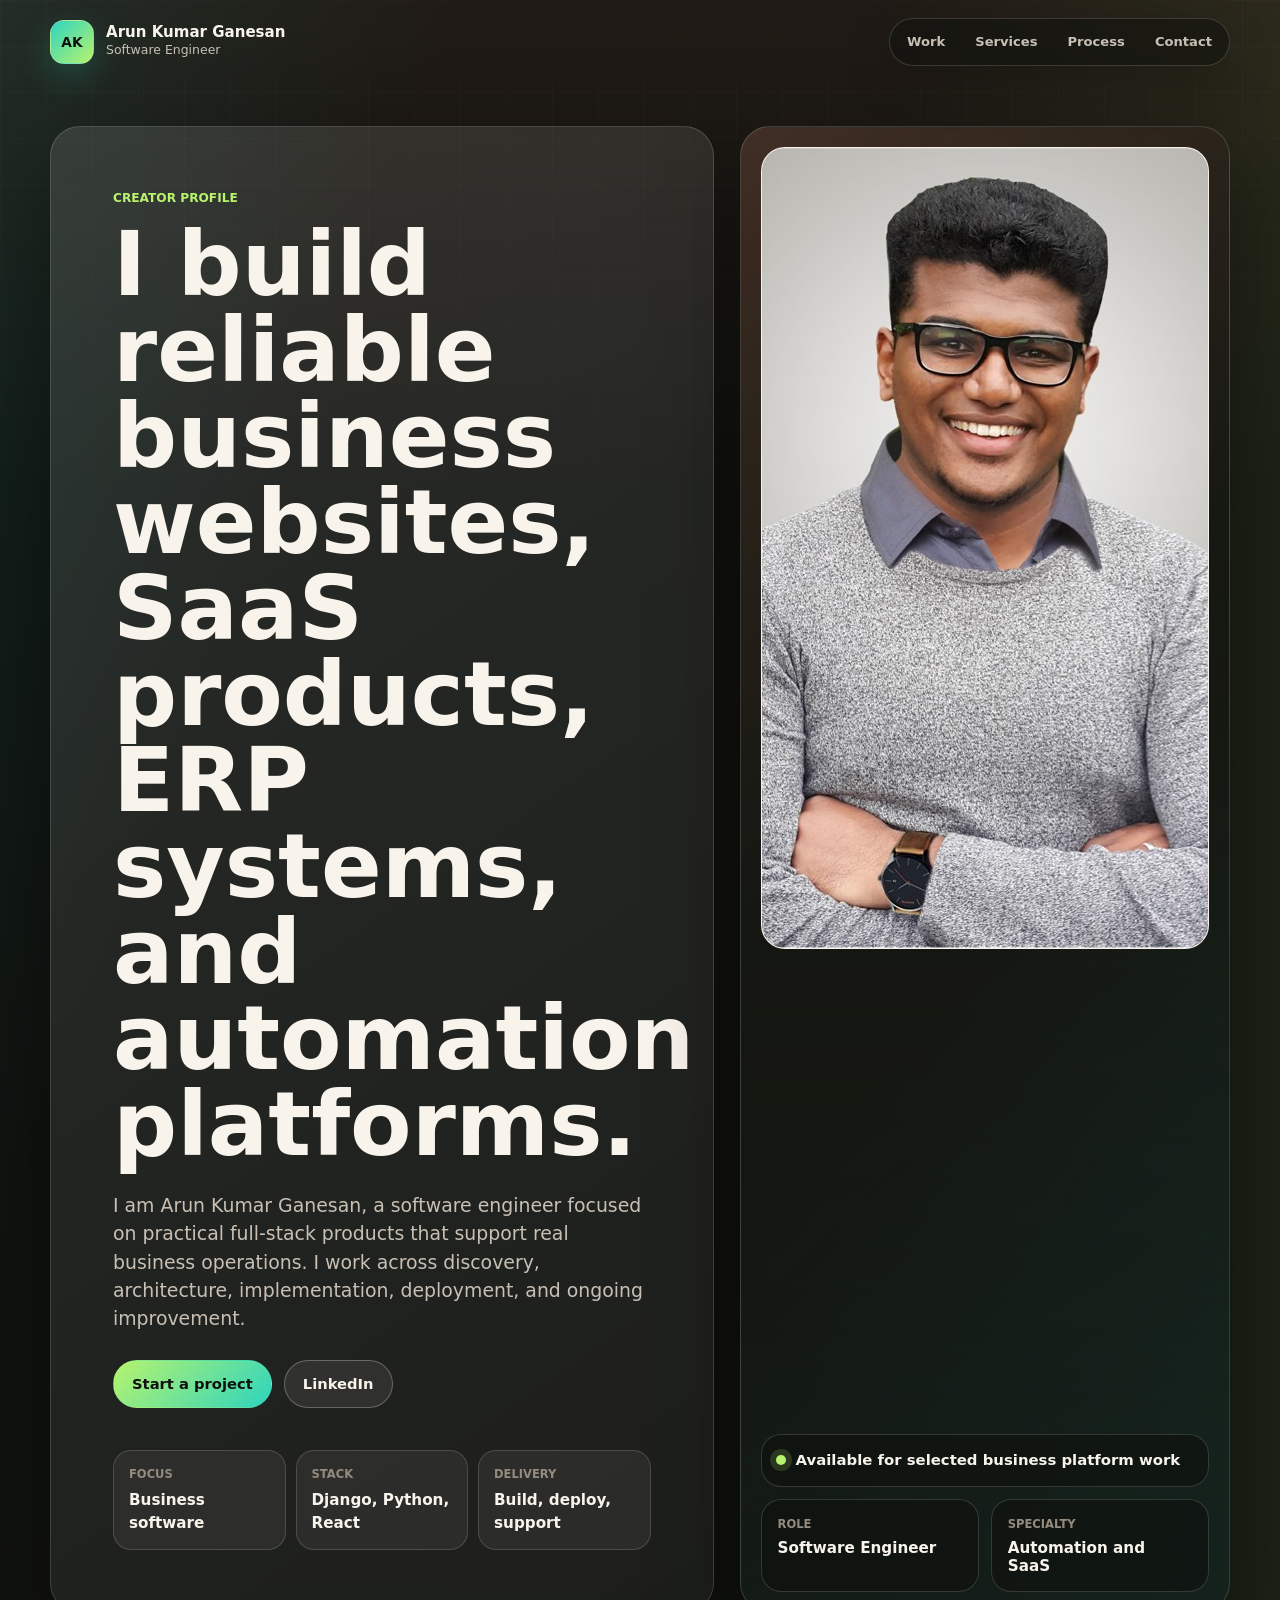
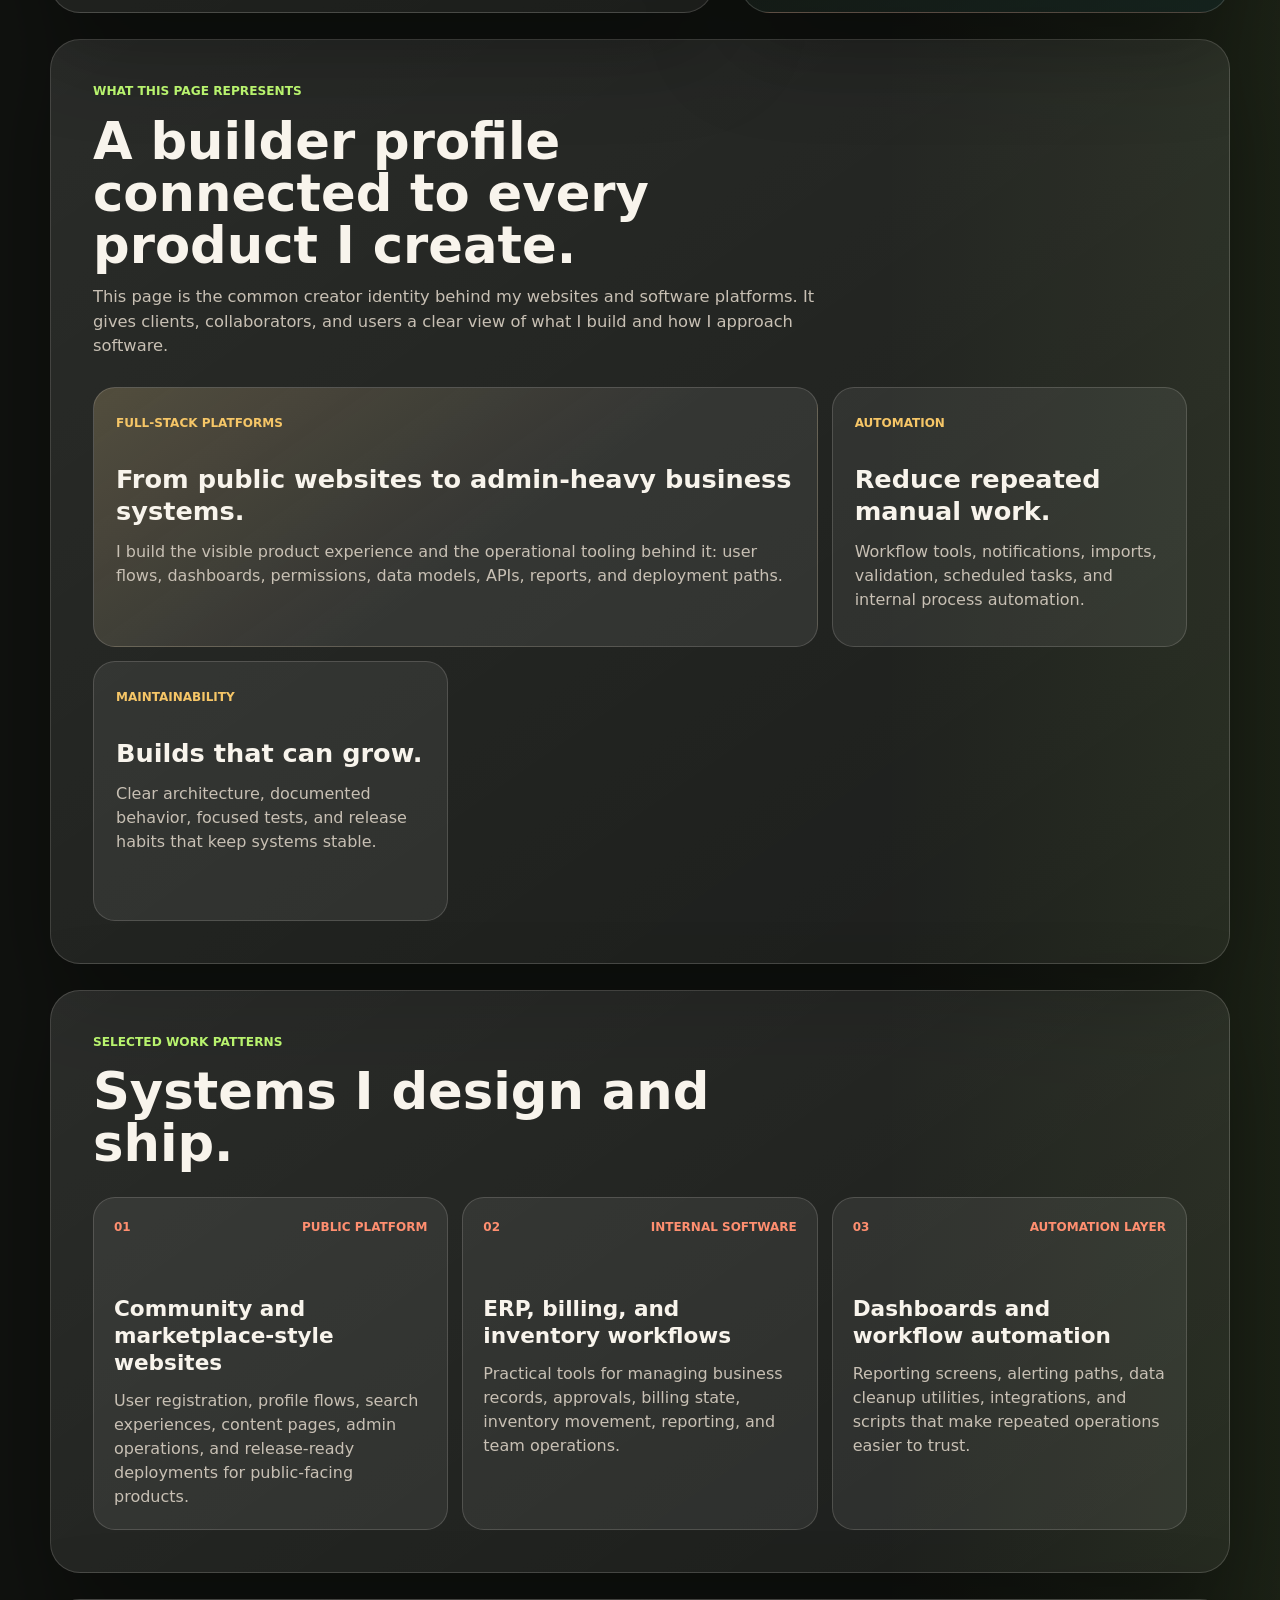
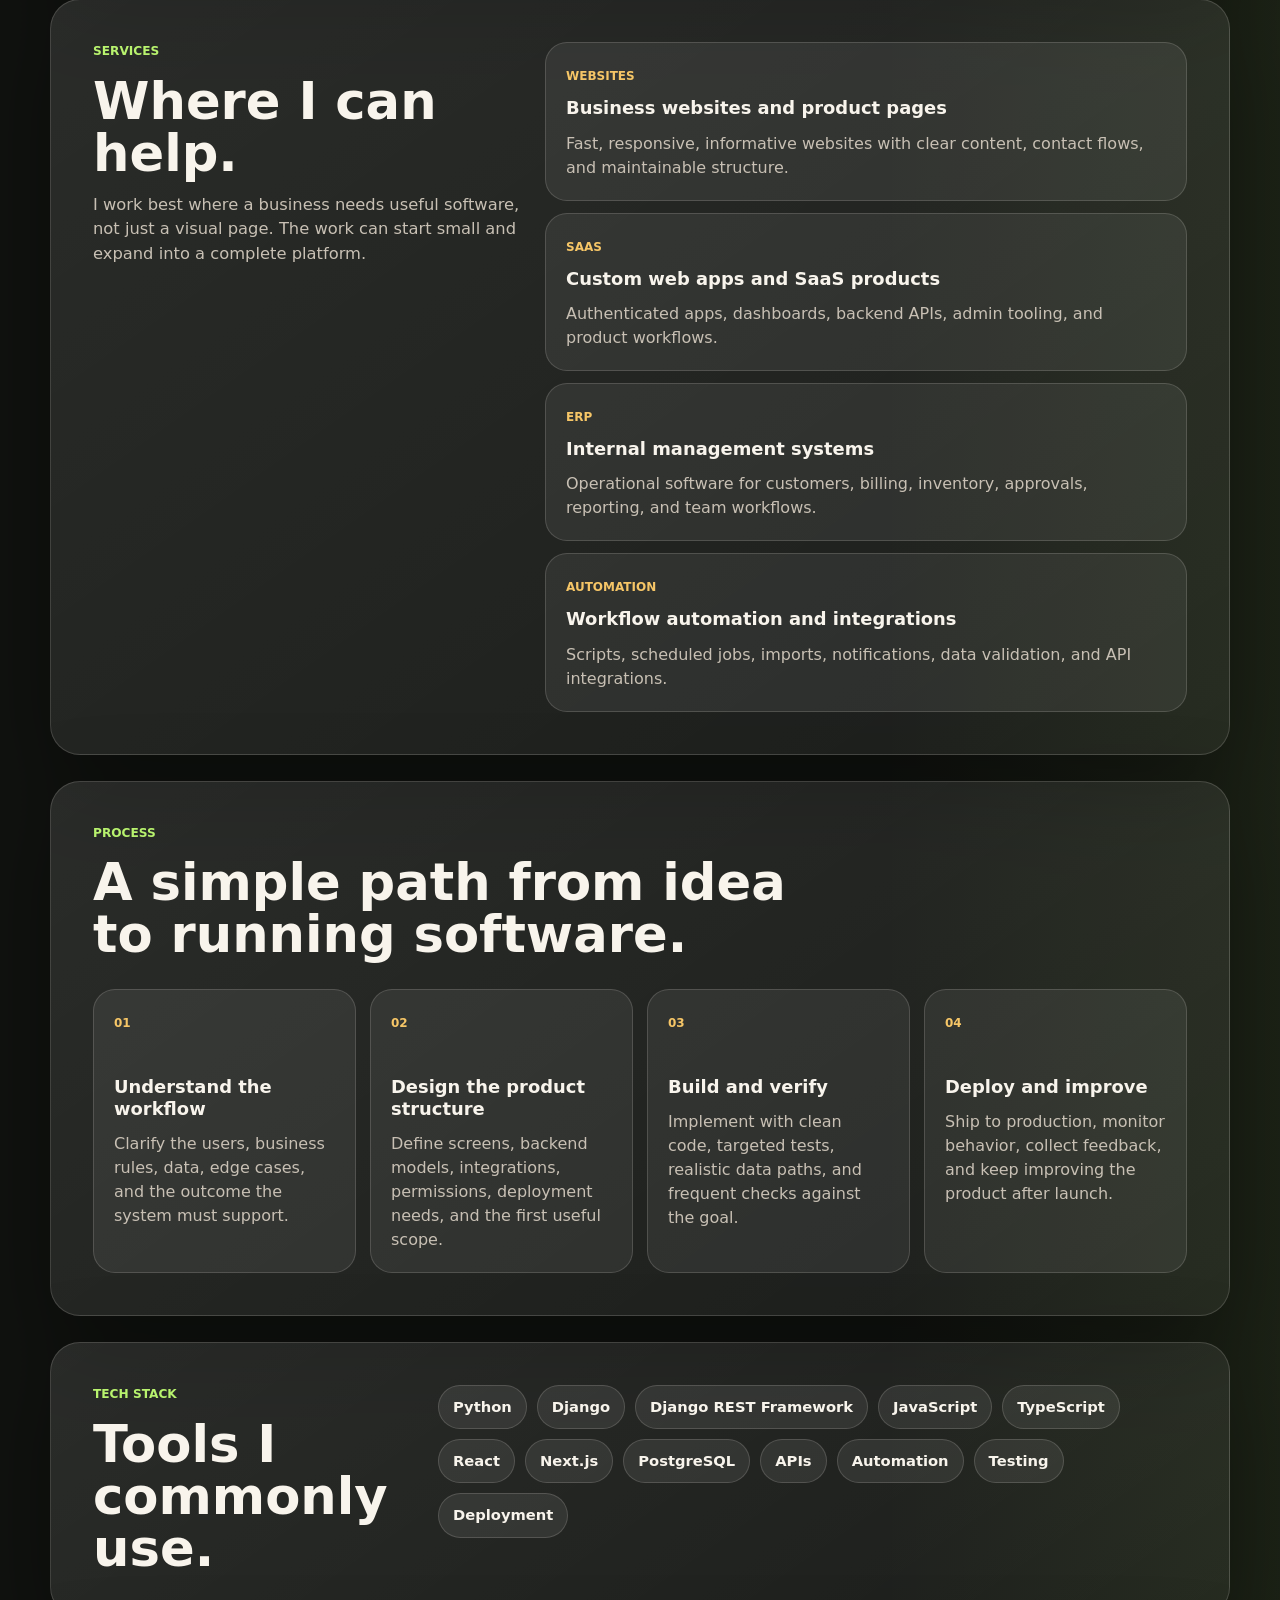
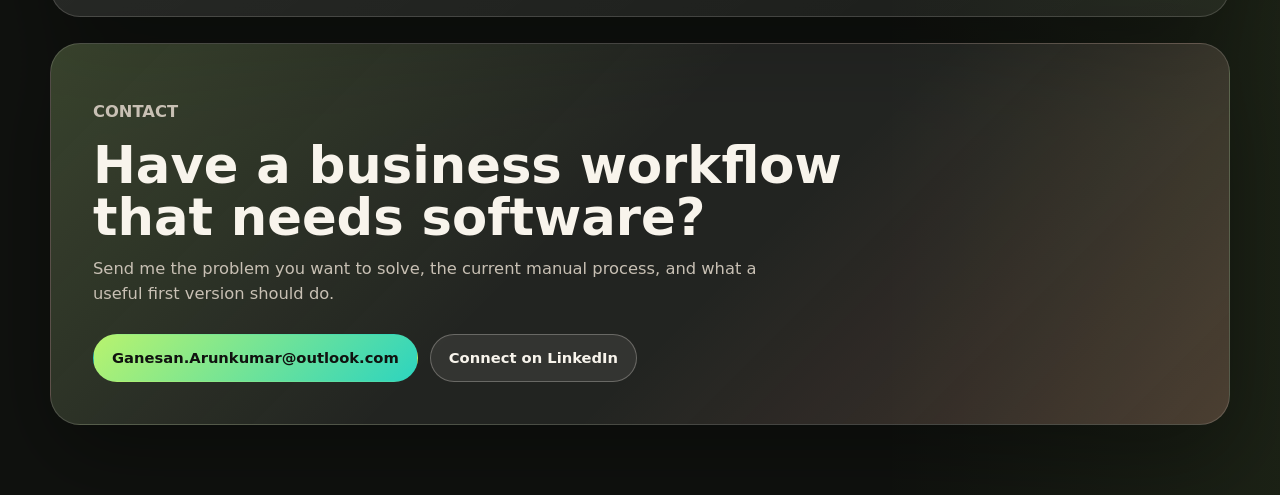
==== index.html @ 21f42c44 "Build modern creator profile page" ====
<!doctype html>
<html lang="en">
  <head>
    <meta charset="utf-8" />
    <meta name="viewport" content="width=device-width, initial-scale=1" />
    <title>Arun Kumar Ganesan | Software Engineer and SaaS Builder</title>
    <meta
      name="description"
      content="Arun Kumar Ganesan builds business websites, SaaS products, ERP systems, workflow automation, dashboards, and reliable full-stack platforms."
    />
    <meta name="theme-color" content="#10120f" />
    <meta property="og:type" content="website" />
    <meta property="og:title" content="Arun Kumar Ganesan | Software Engineer and SaaS Builder" />
    <meta
      property="og:description"
      content="Creator profile for a software engineer building practical business platforms, automation systems, and modern web products."
    />
    <meta property="og:image" content="assets/arun-profile.jpg" />
    <meta name="twitter:card" content="summary_large_image" />
    <link rel="icon" href="assets/profile-placeholder.svg" type="image/svg+xml" />
    <link rel="preload" href="assets/arun-profile.jpg" as="image" />
    <link rel="stylesheet" href="styles.css" />
  </head>
  <body>
    <a class="skip-link" href="#content">Skip to content</a>

    <header class="site-header" aria-label="Primary navigation">
      <a class="brand" href="#top" aria-label="Arun Kumar Ganesan home">
        <span class="brand-mark" aria-hidden="true">AK</span>
        <span class="brand-copy">
          <strong>Arun Kumar Ganesan</strong>
          <span>Software Engineer</span>
        </span>
      </a>
      <nav class="nav-links" aria-label="Page sections">
        <a href="#work">Work</a>
        <a href="#services">Services</a>
        <a href="#process">Process</a>
        <a href="#contact">Contact</a>
      </nav>
    </header>

    <main id="content">
      <section id="top" class="hero-section" aria-labelledby="hero-title">
        <div class="hero-copy">
          <p class="section-kicker">Creator profile</p>
          <h1 id="hero-title">I build reliable business websites, SaaS products, ERP systems, and automation platforms.</h1>
          <p class="hero-text">
            I am Arun Kumar Ganesan, a software engineer focused on practical full-stack products that support real
            business operations. I work across discovery, architecture, implementation, deployment, and ongoing
            improvement.
          </p>

          <div class="hero-actions" aria-label="Contact links">
            <a class="button primary" href="mailto:Ganesan.Arunkumar@outlook.com">Start a project</a>
            <a
              class="button secondary"
              href="https://www.linkedin.com/in/arun-kumar-ganesan-8b37b9a2/"
              target="_blank"
              rel="noreferrer"
            >
              LinkedIn
            </a>
          </div>

          <dl class="proof-strip" aria-label="Profile highlights">
            <div>
              <dt>Focus</dt>
              <dd>Business software</dd>
            </div>
            <div>
              <dt>Stack</dt>
              <dd>Django, Python, React</dd>
            </div>
            <div>
              <dt>Delivery</dt>
              <dd>Build, deploy, support</dd>
            </div>
          </dl>
        </div>

        <aside class="hero-card" aria-label="Creator snapshot">
          <div class="photo-card">
            <img
              src="assets/arun-profile.jpg"
              alt="Arun Kumar Ganesan"
              class="profile-photo"
              width="800"
              height="800"
            />
          </div>
          <div class="status-card">
            <span class="status-dot" aria-hidden="true"></span>
            <span>Available for selected business platform work</span>
          </div>
          <div class="snapshot-grid">
            <div>
              <span>Role</span>
              <strong>Software Engineer</strong>
            </div>
            <div>
              <span>Specialty</span>
              <strong>Automation and SaaS</strong>
            </div>
          </div>
        </aside>
      </section>

      <section class="section-block" aria-labelledby="builder-title">
        <div class="section-heading">
          <p class="section-kicker">What this page represents</p>
          <h2 id="builder-title">A builder profile connected to every product I create.</h2>
          <p>
            This page is the common creator identity behind my websites and software platforms. It gives clients,
            collaborators, and users a clear view of what I build and how I approach software.
          </p>
        </div>

        <div class="bento-grid">
          <article class="bento-card wide">
            <span class="card-label">Full-stack platforms</span>
            <h3>From public websites to admin-heavy business systems.</h3>
            <p>
              I build the visible product experience and the operational tooling behind it: user flows, dashboards,
              permissions, data models, APIs, reports, and deployment paths.
            </p>
          </article>
          <article class="bento-card">
            <span class="card-label">Automation</span>
            <h3>Reduce repeated manual work.</h3>
            <p>Workflow tools, notifications, imports, validation, scheduled tasks, and internal process automation.</p>
          </article>
          <article class="bento-card">
            <span class="card-label">Maintainability</span>
            <h3>Builds that can grow.</h3>
            <p>Clear architecture, documented behavior, focused tests, and release habits that keep systems stable.</p>
          </article>
        </div>
      </section>

      <section id="work" class="section-block" aria-labelledby="work-title">
        <div class="section-heading">
          <p class="section-kicker">Selected work patterns</p>
          <h2 id="work-title">Systems I design and ship.</h2>
        </div>

        <div class="work-grid">
          <article class="work-card">
            <div class="work-meta">
              <span>01</span>
              <span>Public platform</span>
            </div>
            <h3>Community and marketplace-style websites</h3>
            <p>
              User registration, profile flows, search experiences, content pages, admin operations, and release-ready
              deployments for public-facing products.
            </p>
          </article>
          <article class="work-card">
            <div class="work-meta">
              <span>02</span>
              <span>Internal software</span>
            </div>
            <h3>ERP, billing, and inventory workflows</h3>
            <p>
              Practical tools for managing business records, approvals, billing state, inventory movement, reporting,
              and team operations.
            </p>
          </article>
          <article class="work-card">
            <div class="work-meta">
              <span>03</span>
              <span>Automation layer</span>
            </div>
            <h3>Dashboards and workflow automation</h3>
            <p>
              Reporting screens, alerting paths, data cleanup utilities, integrations, and scripts that make repeated
              operations easier to trust.
            </p>
          </article>
        </div>
      </section>

      <section id="services" class="section-block split-section" aria-labelledby="services-title">
        <div class="section-heading sticky-heading">
          <p class="section-kicker">Services</p>
          <h2 id="services-title">Where I can help.</h2>
          <p>
            I work best where a business needs useful software, not just a visual page. The work can start small and
            expand into a complete platform.
          </p>
        </div>

        <div class="service-list">
          <article>
            <span>Websites</span>
            <h3>Business websites and product pages</h3>
            <p>Fast, responsive, informative websites with clear content, contact flows, and maintainable structure.</p>
          </article>
          <article>
            <span>SaaS</span>
            <h3>Custom web apps and SaaS products</h3>
            <p>Authenticated apps, dashboards, backend APIs, admin tooling, and product workflows.</p>
          </article>
          <article>
            <span>ERP</span>
            <h3>Internal management systems</h3>
            <p>Operational software for customers, billing, inventory, approvals, reporting, and team workflows.</p>
          </article>
          <article>
            <span>Automation</span>
            <h3>Workflow automation and integrations</h3>
            <p>Scripts, scheduled jobs, imports, notifications, data validation, and API integrations.</p>
          </article>
        </div>
      </section>

      <section id="process" class="section-block" aria-labelledby="process-title">
        <div class="section-heading">
          <p class="section-kicker">Process</p>
          <h2 id="process-title">A simple path from idea to running software.</h2>
        </div>

        <ol class="process-list">
          <li>
            <span>01</span>
            <h3>Understand the workflow</h3>
            <p>Clarify the users, business rules, data, edge cases, and the outcome the system must support.</p>
          </li>
          <li>
            <span>02</span>
            <h3>Design the product structure</h3>
            <p>Define screens, backend models, integrations, permissions, deployment needs, and the first useful scope.</p>
          </li>
          <li>
            <span>03</span>
            <h3>Build and verify</h3>
            <p>Implement with clean code, targeted tests, realistic data paths, and frequent checks against the goal.</p>
          </li>
          <li>
            <span>04</span>
            <h3>Deploy and improve</h3>
            <p>Ship to production, monitor behavior, collect feedback, and keep improving the product after launch.</p>
          </li>
        </ol>
      </section>

      <section class="section-block stack-section" aria-labelledby="stack-title">
        <div class="section-heading compact">
          <p class="section-kicker">Tech stack</p>
          <h2 id="stack-title">Tools I commonly use.</h2>
        </div>
        <ul class="stack-list" aria-label="Technology stack">
          <li>Python</li>
          <li>Django</li>
          <li>Django REST Framework</li>
          <li>JavaScript</li>
          <li>TypeScript</li>
          <li>React</li>
          <li>Next.js</li>
          <li>PostgreSQL</li>
          <li>APIs</li>
          <li>Automation</li>
          <li>Testing</li>
          <li>Deployment</li>
        </ul>
      </section>

      <section id="contact" class="contact-section" aria-labelledby="contact-title">
        <p class="section-kicker">Contact</p>
        <h2 id="contact-title">Have a business workflow that needs software?</h2>
        <p>
          Send me the problem you want to solve, the current manual process, and what a useful first version should do.
        </p>
        <div class="hero-actions">
          <a class="button primary" href="mailto:Ganesan.Arunkumar@outlook.com">Ganesan.Arunkumar@outlook.com</a>
          <a
            class="button secondary"
            href="https://www.linkedin.com/in/arun-kumar-ganesan-8b37b9a2/"
            target="_blank"
            rel="noreferrer"
          >
            Connect on LinkedIn
          </a>
        </div>
      </section>
    </main>
  </body>
</html>
---- styles.css ----
:root {
  color-scheme: dark;
  --bg: #10120f;
  --bg-2: #171913;
  --panel: #f6f1e8;
  --panel-ink: #171913;
  --card: rgb(255 255 255 / 0.08);
  --card-strong: rgb(255 255 255 / 0.13);
  --line: rgb(246 241 232 / 0.16);
  --line-strong: rgb(246 241 232 / 0.28);
  --text: #f8f4ec;
  --muted: #c8c0b4;
  --soft: #948b7f;
  --teal: #2dd4bf;
  --lime: #b8f36e;
  --coral: #ff8f70;
  --gold: #f6c667;
  --shadow: 0 32px 90px rgb(0 0 0 / 0.34);
}

* {
  box-sizing: border-box;
}

html {
  scroll-behavior: smooth;
}

body {
  margin: 0;
  min-height: 100vh;
  background:
    linear-gradient(180deg, rgb(255 143 112 / 0.07) 0%, transparent 31rem),
    linear-gradient(110deg, rgb(45 212 191 / 0.1), transparent 27rem),
    linear-gradient(270deg, rgb(184 243 110 / 0.07), transparent 25rem),
    var(--bg);
  color: var(--text);
  font-family:
    Inter, ui-sans-serif, system-ui, -apple-system, BlinkMacSystemFont, "Segoe UI", sans-serif;
  line-height: 1.5;
}

body::before {
  position: fixed;
  inset: 0;
  z-index: -1;
  pointer-events: none;
  content: "";
  background-image:
    linear-gradient(rgb(246 241 232 / 0.035) 1px, transparent 1px),
    linear-gradient(90deg, rgb(246 241 232 / 0.035) 1px, transparent 1px);
  background-size: 46px 46px;
  mask-image: linear-gradient(180deg, rgb(0 0 0 / 0.65), transparent 82%);
}

a {
  color: inherit;
}

.skip-link {
  position: absolute;
  left: 16px;
  top: 12px;
  z-index: 20;
  transform: translateY(-160%);
  border-radius: 999px;
  background: var(--lime);
  color: #17210d;
  padding: 10px 14px;
  font-weight: 800;
}

.skip-link:focus {
  transform: translateY(0);
}

.site-header {
  position: sticky;
  top: 0;
  z-index: 10;
  display: flex;
  align-items: center;
  justify-content: space-between;
  gap: 20px;
  width: min(100% - 32px, 1180px);
  margin: 0 auto;
  padding: 18px 0;
  backdrop-filter: blur(16px);
}

.brand {
  display: inline-flex;
  align-items: center;
  gap: 12px;
  min-width: 0;
  text-decoration: none;
}

.brand-mark {
  display: grid;
  place-items: center;
  width: 44px;
  height: 44px;
  border: 1px solid rgb(246 241 232 / 0.22);
  border-radius: 14px;
  background: linear-gradient(135deg, var(--teal), var(--lime));
  color: #10120f;
  font-size: 0.86rem;
  font-weight: 900;
  box-shadow: 0 12px 34px rgb(45 212 191 / 0.22);
}

.brand-copy {
  display: grid;
  min-width: 0;
}

.brand-copy strong {
  overflow: hidden;
  color: var(--text);
  font-size: 0.94rem;
  line-height: 1.15;
  text-overflow: ellipsis;
  white-space: nowrap;
}

.brand-copy span {
  color: var(--muted);
  font-size: 0.78rem;
}

.nav-links {
  display: flex;
  align-items: center;
  gap: 6px;
  border: 1px solid var(--line);
  border-radius: 999px;
  background: rgb(16 18 15 / 0.58);
  padding: 5px;
  box-shadow: 0 18px 50px rgb(0 0 0 / 0.18);
}

.nav-links a {
  border-radius: 999px;
  color: var(--muted);
  padding: 8px 12px;
  font-size: 0.82rem;
  font-weight: 800;
  text-decoration: none;
}

.nav-links a:hover,
.nav-links a:focus-visible {
  background: rgb(246 241 232 / 0.1);
  color: var(--text);
}

main {
  width: min(100% - 32px, 1180px);
  margin: 0 auto;
  padding: 42px 0 70px;
}

.hero-section {
  display: grid;
  grid-template-columns: minmax(0, 1.15fr) minmax(310px, 0.85fr);
  gap: 26px;
  align-items: stretch;
  min-height: calc(100vh - 132px);
}

.hero-copy,
.hero-card,
.section-block,
.contact-section {
  border: 1px solid var(--line);
  border-radius: 30px;
  background: linear-gradient(145deg, rgb(255 255 255 / 0.11), rgb(255 255 255 / 0.055));
  box-shadow: var(--shadow);
}

.hero-copy {
  display: flex;
  flex-direction: column;
  justify-content: center;
  padding: clamp(26px, 5vw, 62px);
}

.section-kicker {
  margin: 0 0 14px;
  color: var(--lime);
  font-size: 0.76rem;
  font-weight: 900;
  letter-spacing: 0;
  text-transform: uppercase;
}

h1,
h2,
h3,
p {
  margin: 0;
}

h1 {
  max-width: 850px;
  font-size: clamp(2.55rem, 7vw, 5.85rem);
  line-height: 0.96;
  letter-spacing: 0;
}

h2 {
  color: var(--text);
  font-size: clamp(1.9rem, 4vw, 3.6rem);
  line-height: 1.02;
  letter-spacing: 0;
}

h3 {
  color: var(--text);
  font-size: 1.12rem;
  line-height: 1.25;
}

.hero-text {
  max-width: 760px;
  margin-top: 24px;
  color: var(--muted);
  font-size: clamp(1rem, 1.7vw, 1.18rem);
}

.hero-actions {
  display: flex;
  flex-wrap: wrap;
  gap: 12px;
  margin-top: 28px;
}

.button {
  display: inline-flex;
  align-items: center;
  justify-content: center;
  min-height: 48px;
  max-width: 100%;
  border: 1px solid var(--line-strong);
  border-radius: 999px;
  padding: 11px 18px;
  color: var(--text);
  font-size: 0.92rem;
  font-weight: 900;
  text-align: center;
  text-decoration: none;
  transition:
    transform 160ms ease,
    border-color 160ms ease,
    background 160ms ease,
    box-shadow 160ms ease;
}

.button:hover,
.button:focus-visible {
  transform: translateY(-2px);
  border-color: rgb(246 241 232 / 0.46);
  box-shadow: 0 18px 36px rgb(0 0 0 / 0.22);
}

.button.primary {
  border-color: transparent;
  background: linear-gradient(135deg, var(--lime), var(--teal));
  color: #10120f;
}

.button.secondary {
  background: rgb(246 241 232 / 0.08);
}

.proof-strip {
  display: grid;
  grid-template-columns: repeat(3, minmax(0, 1fr));
  gap: 10px;
  margin: auto 0 0;
  padding-top: 42px;
}

.proof-strip div {
  min-width: 0;
  border: 1px solid var(--line);
  border-radius: 18px;
  background: rgb(255 255 255 / 0.06);
  padding: 15px;
}

.proof-strip dt {
  color: var(--soft);
  font-size: 0.72rem;
  font-weight: 900;
  text-transform: uppercase;
}

.proof-strip dd {
  margin: 5px 0 0;
  color: var(--text);
  font-size: 0.95rem;
  font-weight: 850;
}

.hero-card {
  display: flex;
  flex-direction: column;
  justify-content: end;
  min-height: 620px;
  overflow: hidden;
  padding: 20px;
  background:
    linear-gradient(180deg, transparent 0%, rgb(16 18 15 / 0.62) 100%),
    linear-gradient(140deg, rgb(255 143 112 / 0.18), transparent 42%),
    linear-gradient(315deg, rgb(45 212 191 / 0.18), transparent 45%),
    var(--bg-2);
}

.photo-card {
  overflow: hidden;
  margin-bottom: auto;
  border: 1px solid var(--line);
  border-radius: 24px;
  background: var(--panel);
}

.profile-photo {
  display: block;
  width: 100%;
  aspect-ratio: 1;
  object-fit: cover;
}

.status-card,
.snapshot-grid > div {
  border: 1px solid var(--line);
  border-radius: 20px;
  background: rgb(16 18 15 / 0.68);
  backdrop-filter: blur(16px);
}

.status-card {
  display: flex;
  align-items: center;
  gap: 10px;
  margin-top: 16px;
  padding: 14px;
  color: var(--text);
  font-size: 0.93rem;
  font-weight: 850;
}

.status-dot {
  width: 10px;
  height: 10px;
  border-radius: 999px;
  background: var(--lime);
  box-shadow: 0 0 0 6px rgb(184 243 110 / 0.16);
}

.snapshot-grid {
  display: grid;
  grid-template-columns: repeat(2, minmax(0, 1fr));
  gap: 12px;
  margin-top: 12px;
}

.snapshot-grid > div {
  padding: 16px;
}

.snapshot-grid span {
  display: block;
  color: var(--soft);
  font-size: 0.72rem;
  font-weight: 900;
  text-transform: uppercase;
}

.snapshot-grid strong {
  display: block;
  margin-top: 6px;
  color: var(--text);
  font-size: 0.95rem;
  line-height: 1.2;
}

.section-block,
.contact-section {
  margin-top: 26px;
  padding: clamp(22px, 4vw, 42px);
}

.section-heading {
  max-width: 760px;
}

.section-heading p:not(.section-kicker),
.contact-section p {
  margin-top: 14px;
  color: var(--muted);
  font-size: 1.02rem;
}

.bento-grid {
  display: grid;
  grid-template-columns: repeat(3, minmax(0, 1fr));
  gap: 14px;
  margin-top: 28px;
}

.bento-card,
.work-card,
.service-list article,
.process-list li {
  border: 1px solid var(--line);
  border-radius: 22px;
  background: rgb(255 255 255 / 0.07);
}

.bento-card {
  min-height: 260px;
  padding: 22px;
}

.bento-card.wide {
  grid-column: span 2;
  background:
    linear-gradient(145deg, rgb(246 198 103 / 0.14), transparent 56%),
    rgb(255 255 255 / 0.08);
}

.card-label,
.work-meta,
.service-list article span,
.process-list li span {
  color: var(--gold);
  font-size: 0.75rem;
  font-weight: 900;
  text-transform: uppercase;
}

.bento-card h3 {
  margin-top: 30px;
  font-size: clamp(1.28rem, 2vw, 1.8rem);
}

.bento-card p,
.work-card p,
.service-list p,
.process-list p {
  margin-top: 12px;
  color: var(--muted);
}

.work-grid {
  display: grid;
  grid-template-columns: repeat(3, minmax(0, 1fr));
  gap: 14px;
  margin-top: 28px;
}

.work-card {
  min-height: 280px;
  padding: 20px;
}

.work-meta {
  display: flex;
  justify-content: space-between;
  gap: 16px;
  color: var(--coral);
}

.work-card h3 {
  margin-top: 60px;
  font-size: 1.35rem;
}

.split-section {
  display: grid;
  grid-template-columns: minmax(240px, 0.8fr) minmax(0, 1.2fr);
  gap: 24px;
  align-items: start;
}

.sticky-heading {
  position: sticky;
  top: 92px;
}

.service-list {
  display: grid;
  gap: 12px;
}

.service-list article {
  padding: 20px;
}

.service-list article h3 {
  margin-top: 10px;
}

.process-list {
  display: grid;
  grid-template-columns: repeat(4, minmax(0, 1fr));
  gap: 14px;
  margin: 28px 0 0;
  padding: 0;
  list-style: none;
}

.process-list li {
  min-height: 250px;
  padding: 20px;
}

.process-list h3 {
  margin-top: 42px;
}

.stack-section {
  display: grid;
  grid-template-columns: minmax(220px, 0.6fr) minmax(0, 1.4fr);
  gap: 24px;
  align-items: start;
}

.stack-list {
  display: flex;
  flex-wrap: wrap;
  gap: 10px;
  margin: 0;
  padding: 0;
  list-style: none;
}

.stack-list li {
  border: 1px solid var(--line);
  border-radius: 999px;
  background: rgb(255 255 255 / 0.08);
  padding: 10px 14px;
  color: var(--text);
  font-size: 0.92rem;
  font-weight: 850;
}

.contact-section {
  background:
    linear-gradient(135deg, rgb(184 243 110 / 0.15), transparent 45%),
    linear-gradient(315deg, rgb(255 143 112 / 0.15), transparent 42%),
    rgb(255 255 255 / 0.08);
}

.contact-section h2 {
  max-width: 760px;
}

.contact-section p {
  max-width: 690px;
}

@media (max-width: 980px) {
  .hero-section,
  .split-section,
  .stack-section {
    grid-template-columns: 1fr;
  }

  .hero-section {
    min-height: auto;
  }

  .hero-card {
    min-height: auto;
  }

  .photo-card {
    max-width: 380px;
  }

  .bento-grid,
  .work-grid,
  .process-list {
    grid-template-columns: repeat(2, minmax(0, 1fr));
  }

  .sticky-heading {
    position: static;
  }
}

@media (max-width: 720px) {
  .site-header {
    position: static;
    align-items: flex-start;
    width: min(100% - 24px, 1180px);
  }

  .brand-copy strong {
    max-width: 10rem;
  }

  .nav-links {
    display: none;
  }

  main {
    width: min(100% - 24px, 1180px);
    padding-top: 14px;
  }

  .hero-copy,
  .hero-card,
  .section-block,
  .contact-section {
    border-radius: 22px;
  }

  .hero-copy,
  .section-block,
  .contact-section {
    padding: 22px;
  }

  h1 {
    font-size: clamp(2.4rem, 13vw, 3.65rem);
  }

  .proof-strip,
  .bento-grid,
  .work-grid,
  .process-list,
  .snapshot-grid {
    grid-template-columns: 1fr;
  }

  .proof-strip {
    padding-top: 28px;
  }

  .bento-card.wide {
    grid-column: auto;
  }

  .bento-card,
  .work-card,
  .process-list li {
    min-height: auto;
  }

  .work-card h3,
  .process-list h3 {
    margin-top: 34px;
  }

  .button {
    width: 100%;
  }
}
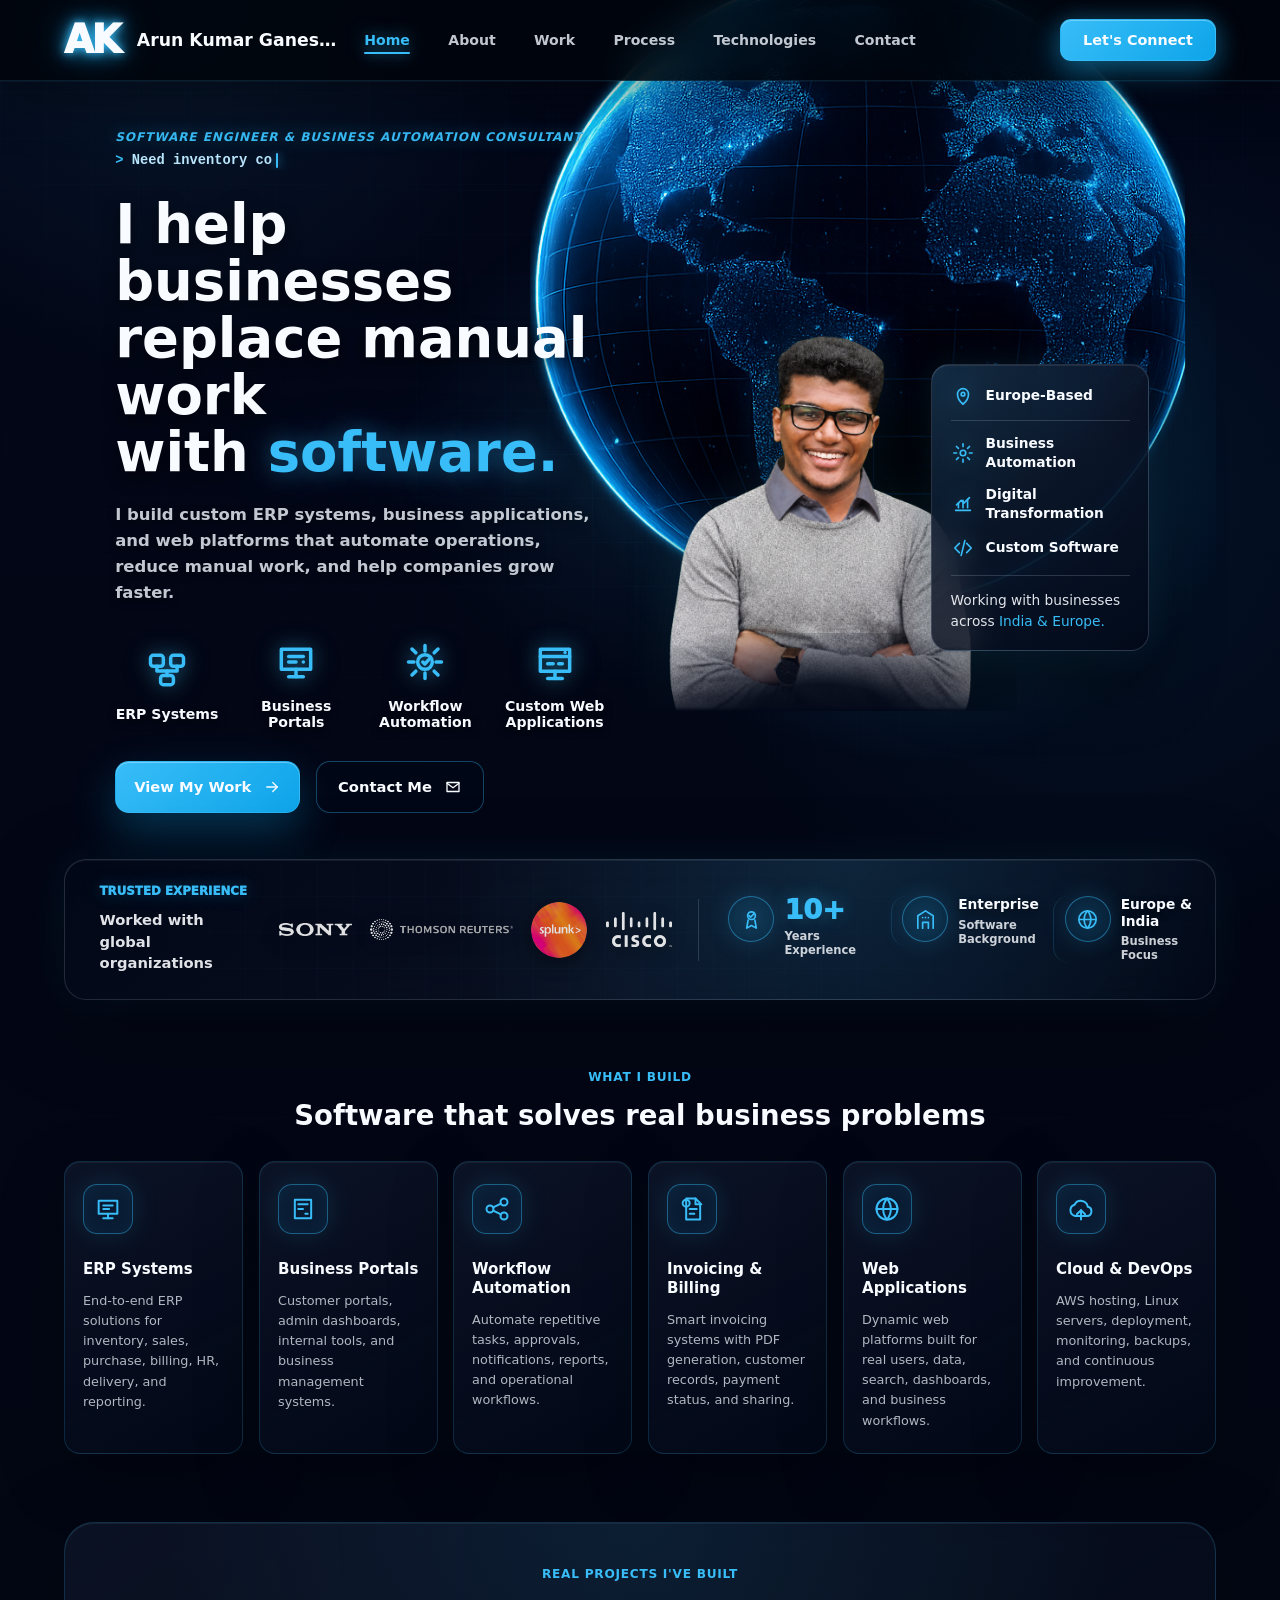
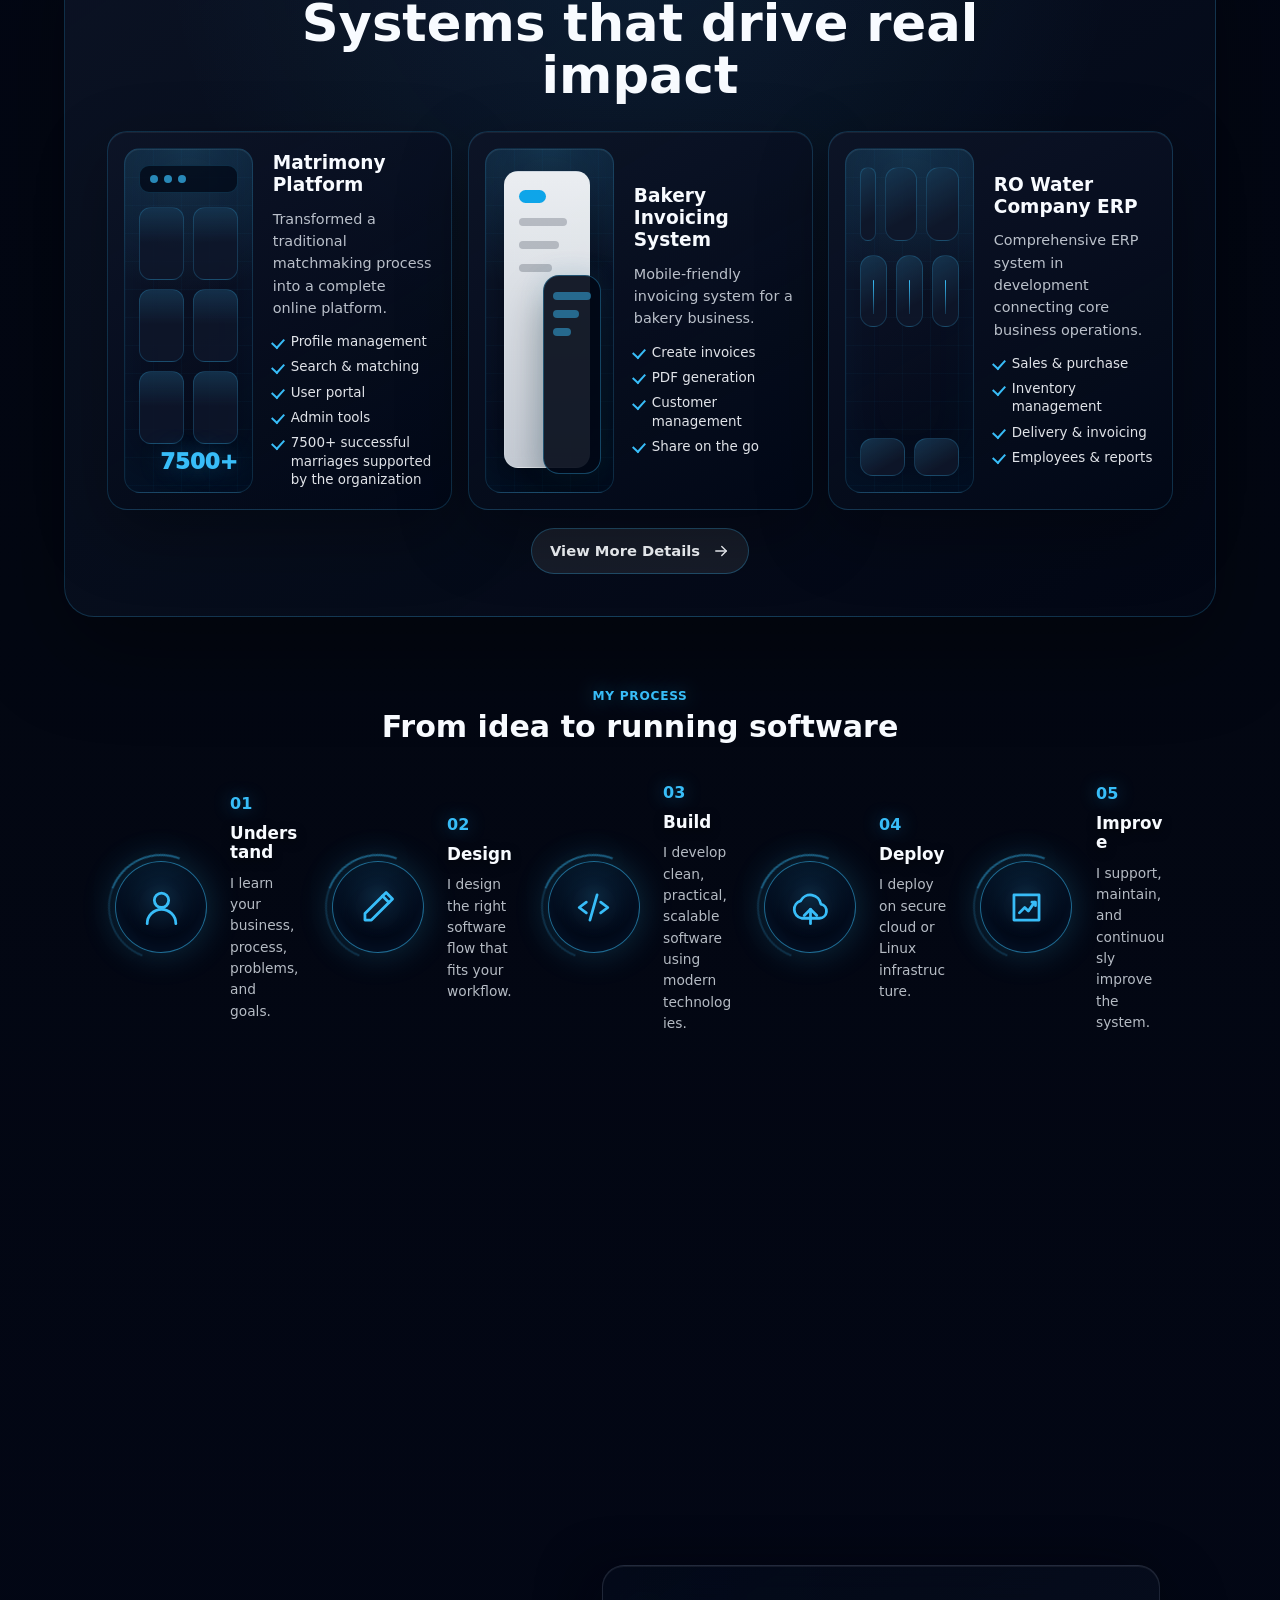
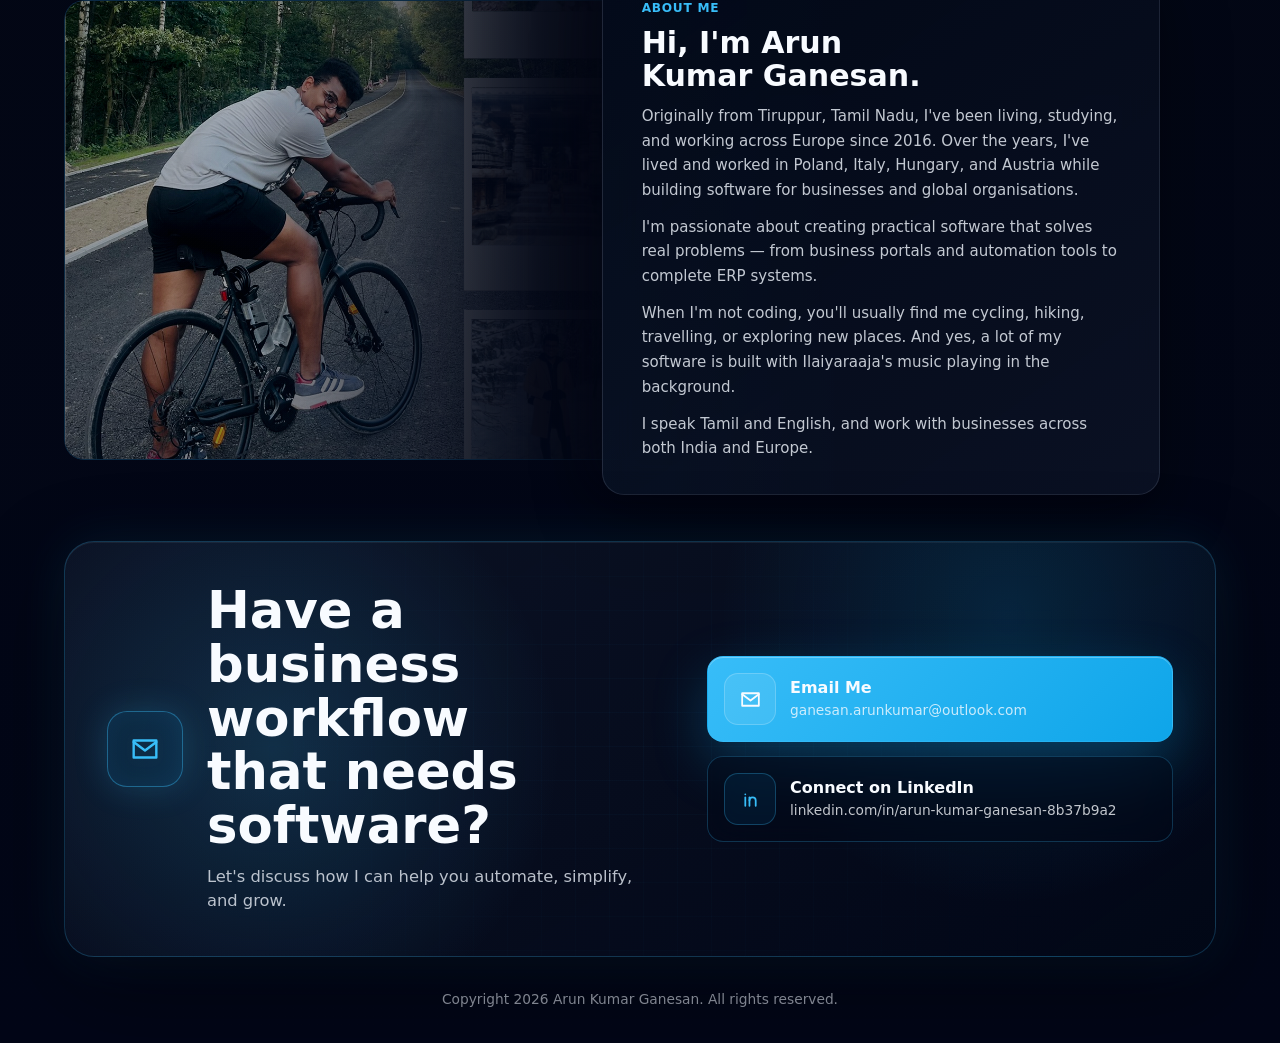
==== commit 1a1c30d2: "updates" ====
--- a/index.html
+++ b/index.html
@@ -3,23 +3,39 @@
   <head>
     <meta charset="utf-8" />
     <meta name="viewport" content="width=device-width, initial-scale=1" />
-    <title>Arun Kumar Ganesan | Software Engineer and SaaS Builder</title>
+    <title>Arun Kumar Ganesan | Business Automation Consultant</title>
     <meta
       name="description"
-      content="Arun Kumar Ganesan builds business websites, SaaS products, ERP systems, workflow automation, dashboards, and reliable full-stack platforms."
+      content="I help businesses replace manual work with custom ERP systems, business applications, workflow automation, and web platforms. Based in Europe."
     />
-    <meta name="theme-color" content="#10120f" />
+    <meta name="theme-color" content="#020617" />
+    <link rel="canonical" href="https://ganesanarunkumar.github.io/" />
     <meta property="og:type" content="website" />
-    <meta property="og:title" content="Arun Kumar Ganesan | Software Engineer and SaaS Builder" />
+    <meta property="og:title" content="Arun Kumar Ganesan | Business Automation Consultant" />
     <meta
       property="og:description"
-      content="Creator profile for a software engineer building practical business platforms, automation systems, and modern web products."
+      content="I help businesses replace manual work with custom ERP systems, business applications, workflow automation, and web platforms. Based in Europe."
     />
-    <meta property="og:image" content="assets/arun-profile.jpg" />
+    <meta property="og:url" content="https://ganesanarunkumar.github.io/" />
+    <meta property="og:site_name" content="Arun Kumar Ganesan" />
+    <meta property="og:locale" content="en_US" />
+    <meta property="og:image" content="https://ganesanarunkumar.github.io/assets/arun-profile.jpg" />
+    <meta property="og:image:secure_url" content="https://ganesanarunkumar.github.io/assets/arun-profile.jpg" />
+    <meta property="og:image:type" content="image/jpeg" />
+    <meta property="og:image:width" content="800" />
+    <meta property="og:image:height" content="800" />
+    <meta property="og:image:alt" content="Arun Kumar Ganesan, Business Automation Consultant" />
     <meta name="twitter:card" content="summary_large_image" />
-    <link rel="icon" href="assets/profile-placeholder.svg" type="image/svg+xml" />
-    <link rel="preload" href="assets/arun-profile.jpg" as="image" />
+    <meta name="twitter:title" content="Arun Kumar Ganesan | Business Automation Consultant" />
+    <meta
+      name="twitter:description"
+      content="I help businesses replace manual work with custom ERP systems, business applications, workflow automation, and web platforms. Based in Europe."
+    />
+    <meta name="twitter:image" content="https://ganesanarunkumar.github.io/assets/arun-profile.jpg" />
+    <link rel="icon" href="assets/favicon.svg" type="image/svg+xml" />
+    <link rel="preload" href="assets/arun-profile-cutout.png" as="image" />
     <link rel="stylesheet" href="styles.css" />
+    <script src="script.js" defer></script>
   </head>
   <body>
     <a class="skip-link" href="#content">Skip to content</a>
@@ -29,261 +45,708 @@
         <span class="brand-mark" aria-hidden="true">AK</span>
         <span class="brand-copy">
           <strong>Arun Kumar Ganesan</strong>
-          <span>Software Engineer</span>
         </span>
       </a>
       <nav class="nav-links" aria-label="Page sections">
+        <a class="is-active" href="#top">Home</a>
+        <a href="#about">About</a>
         <a href="#work">Work</a>
-        <a href="#services">Services</a>
         <a href="#process">Process</a>
+        <a href="#technologies">Technologies</a>
         <a href="#contact">Contact</a>
       </nav>
+      <a class="header-cta" href="#contact">Let's Connect</a>
     </header>
 
     <main id="content">
       <section id="top" class="hero-section" aria-labelledby="hero-title">
         <div class="hero-copy">
-          <p class="section-kicker">Creator profile</p>
-          <h1 id="hero-title">I build reliable business websites, SaaS products, ERP systems, and automation platforms.</h1>
+          <p class="hero-role">SOFTWARE ENGINEER &amp; BUSINESS AUTOMATION CONSULTANT</p>
+          <p class="hero-typewriter" aria-label="Business software prompts">
+            <span
+              class="typewriter-text"
+              id="hero-typewriter"
+              data-phrases="Need inventory control for your store?|Need billing software for invoices?|Need a cafe website customers can trust?|Still running operations in spreadsheets?|Need a staff or customer portal?|Need ERP software built for your workflow?"
+            >Need inventory control for your store?</span>
+            <span class="typewriter-caret" aria-hidden="true"></span>
+          </p>
+          <h1 id="hero-title">
+            I help businesses<br />
+            replace manual <br class="hero-mobile-break" />work<br />
+            with <span class="hero-accent">software.</span>
+          </h1>
           <p class="hero-text">
-            I am Arun Kumar Ganesan, a software engineer focused on practical full-stack products that support real
-            business operations. I work across discovery, architecture, implementation, deployment, and ongoing
-            improvement.
+            I build custom ERP systems, business applications, and web platforms that automate operations, reduce
+            manual work, and help companies grow faster.
           </p>
 
-          <div class="hero-actions" aria-label="Contact links">
-            <a class="button primary" href="mailto:Ganesan.Arunkumar@outlook.com">Start a project</a>
+          <div class="hero-features" aria-label="Business software focus areas">
+            <div class="hero-feature">
+              <span class="feature-icon" aria-hidden="true">
+                <svg viewBox="0 0 24 24" focusable="false">
+                  <rect x="3" y="4" width="7" height="6" rx="1.5" />
+                  <rect x="14" y="4" width="7" height="6" rx="1.5" />
+                  <rect x="8.5" y="15" width="7" height="5" rx="1.5" />
+                  <path d="M6.5 10v2.5h11V10" />
+                  <path d="M12 12.5V15" />
+                </svg>
+              </span>
+              <span>ERP Systems</span>
+            </div>
+            <div class="hero-feature">
+              <span class="feature-icon" aria-hidden="true">
+                <svg viewBox="0 0 24 24" focusable="false">
+                  <path d="M4 5h16v11H4z" />
+                  <path d="M8 20h8" />
+                  <path d="M12 16v4" />
+                  <path d="M8 9h8" />
+                  <path d="M8 12h4" />
+                  <path d="M16 12h.01" />
+                </svg>
+              </span>
+              <span>Business Portals</span>
+            </div>
+            <div class="hero-feature">
+              <span class="feature-icon" aria-hidden="true">
+                <svg viewBox="0 0 24 24" focusable="false">
+                  <path d="M12 3v3" />
+                  <path d="M12 18v3" />
+                  <path d="m4.9 4.9 2.1 2.1" />
+                  <path d="m17 17 2.1 2.1" />
+                  <path d="M3 12h3" />
+                  <path d="M18 12h3" />
+                  <path d="m4.9 19.1 2.1-2.1" />
+                  <path d="m17 7 2.1-2.1" />
+                  <circle cx="12" cy="12" r="4" />
+                  <path d="m10.8 12 1.1 1.1 2.2-2.4" />
+                </svg>
+              </span>
+              <span>Workflow Automation</span>
+            </div>
+            <div class="hero-feature">
+              <span class="feature-icon" aria-hidden="true">
+                <svg viewBox="0 0 24 24" focusable="false">
+                  <path d="M4 5h16v12H4z" />
+                  <path d="M4 9h16" />
+                  <path d="M8 21h8" />
+                  <path d="M12 17v4" />
+                  <path d="M8 13h3" />
+                  <path d="M14 13h2" />
+                  <path d="M17.5 6.8h.01" />
+                </svg>
+              </span>
+              <span>Custom Web Applications</span>
+            </div>
+          </div>
+
+          <div class="hero-actions hero-cta" aria-label="Hero actions">
+            <a class="button primary" href="#work">
+              <span>View My Work</span>
+              <span class="button-icon" aria-hidden="true">
+                <svg viewBox="0 0 24 24" focusable="false">
+                  <path d="M5 12h14" />
+                  <path d="m13 6 6 6-6 6" />
+                </svg>
+              </span>
+            </a>
+            <a class="button secondary" href="#contact">
+              <span>Contact Me</span>
+              <span class="button-icon" aria-hidden="true">
+                <svg viewBox="0 0 24 24" focusable="false">
+                  <path d="M4 6h16v12H4z" />
+                  <path d="m4 7 8 6 8-6" />
+                </svg>
+              </span>
+            </a>
+          </div>
+        </div>
+
+        <aside class="hero-card" aria-label="Arun Kumar Ganesan profile and Europe credibility">
+          <div class="photo-card">
+            <img
+              src="assets/arun-profile-cutout.png"
+              alt="Arun Kumar Ganesan"
+              class="profile-photo"
+              width="900"
+              height="900"
+              fetchpriority="high"
+              decoding="async"
+            />
+          </div>
+          <div class="europe-card">
+            <ul class="profile-proof-list" aria-label="Consulting strengths">
+              <li>
+                <span class="pin-icon" aria-hidden="true">
+                  <svg viewBox="0 0 24 24" focusable="false">
+                    <path d="M12 21s6-5.1 6-11a6 6 0 0 0-12 0c0 5.9 6 11 6 11z" />
+                    <circle cx="12" cy="10" r="2" />
+                  </svg>
+                </span>
+                <span>Europe-Based</span>
+              </li>
+              <li>
+                <span class="pin-icon" aria-hidden="true">
+                  <svg viewBox="0 0 24 24" focusable="false">
+                    <circle cx="12" cy="12" r="3" />
+                    <path d="M12 2v3" />
+                    <path d="M12 19v3" />
+                    <path d="m4.9 4.9 2.1 2.1" />
+                    <path d="m17 17 2.1 2.1" />
+                    <path d="M2 12h3" />
+                    <path d="M19 12h3" />
+                    <path d="m4.9 19.1 2.1-2.1" />
+                    <path d="m17 7 2.1-2.1" />
+                  </svg>
+                </span>
+                <span>Business Automation</span>
+              </li>
+              <li>
+                <span class="pin-icon" aria-hidden="true">
+                  <svg viewBox="0 0 24 24" focusable="false">
+                    <path d="M4 19h16" />
+                    <path d="M7 16v-5" />
+                    <path d="M12 16V8" />
+                    <path d="M17 16v-9" />
+                    <path d="m5 13 5-5 3 3 6-6" />
+                  </svg>
+                </span>
+                <span>Digital Transformation</span>
+              </li>
+              <li>
+                <span class="pin-icon" aria-hidden="true">
+                  <svg viewBox="0 0 24 24" focusable="false">
+                    <path d="m8 17-5-5 5-5" />
+                    <path d="m16 7 5 5-5 5" />
+                    <path d="m14 4-4 16" />
+                  </svg>
+                </span>
+                <span>Custom Software</span>
+              </li>
+            </ul>
+            <p>Working with businesses across <span>India &amp; Europe.</span></p>
+          </div>
+        </aside>
+      </section>
+
+      <section class="credibility-strip" aria-label="Trusted experience">
+        <div class="credibility-intro">
+          <span>Trusted Experience</span>
+          <p>Worked with global organizations</p>
+        </div>
+        <div class="company-row" aria-label="Global organizations">
+          <span class="company-logo logo-sony">
+            <img src="assets/logo-sony.png" alt="Sony" width="3925" height="894" decoding="async" />
+          </span>
+          <span class="company-logo logo-thomson">
+            <img
+              src="assets/logo-thomson-reuters.png"
+              alt="Thomson Reuters"
+              width="2200"
+              height="1375"
+              decoding="async"
+            />
+          </span>
+          <span class="company-logo logo-splunk">
+            <img src="assets/logo-splunk.png" alt="Splunk" width="400" height="400" decoding="async" />
+          </span>
+          <span class="company-logo logo-cisco">
+            <img src="assets/logo-cisco.png" alt="Cisco" width="2000" height="1055" decoding="async" />
+          </span>
+        </div>
+        <dl class="credibility-stats">
+          <div>
+            <span class="stat-icon" aria-hidden="true">
+              <svg viewBox="0 0 24 24" focusable="false">
+                <circle cx="12" cy="8" r="4" />
+                <path d="M8.5 12.5 7 21l5-2.7 5 2.7-1.5-8.5" />
+                <path d="m9.5 8 1.6 1.6L14.5 6" />
+              </svg>
+            </span>
+            <dt><strong>10+</strong></dt>
+            <dd>Years Experience</dd>
+          </div>
+          <div>
+            <span class="stat-icon" aria-hidden="true">
+              <svg viewBox="0 0 24 24" focusable="false">
+                <path d="M4 21V8l8-5 8 5v13" />
+                <path d="M9 21v-6h6v6" />
+                <path d="M9 10h.01" />
+                <path d="M12 10h.01" />
+                <path d="M15 10h.01" />
+              </svg>
+            </span>
+            <dt>Enterprise</dt>
+            <dd>Software Background</dd>
+          </div>
+          <div>
+            <span class="stat-icon" aria-hidden="true">
+              <svg viewBox="0 0 24 24" focusable="false">
+                <circle cx="12" cy="12" r="9" />
+                <path d="M3 12h18" />
+                <path d="M12 3c2.3 2.5 3.5 5.5 3.5 9S14.3 18.5 12 21" />
+                <path d="M12 3c-2.3 2.5-3.5 5.5-3.5 9S9.7 18.5 12 21" />
+              </svg>
+            </span>
+            <dt>Europe &amp; India</dt>
+            <dd>Business Focus</dd>
+          </div>
+          <div>
+            <span class="stat-icon" aria-hidden="true">
+              <svg viewBox="0 0 24 24" focusable="false">
+                <path d="m13 2-9 13h7l-1 7 9-13h-7z" />
+              </svg>
+            </span>
+            <dt>Automation</dt>
+            <dd>Consultant</dd>
+          </div>
+        </dl>
+      </section>
+
+      <section id="services" class="section-block build-section" aria-labelledby="build-title">
+        <div class="section-heading build-heading">
+          <p class="section-kicker">WHAT I BUILD</p>
+          <h2 id="build-title">Software that solves real business problems</h2>
+        </div>
+
+        <div class="build-grid">
+          <article class="build-card">
+            <span class="build-icon" aria-hidden="true">
+              <svg viewBox="0 0 24 24" focusable="false">
+                <path d="M4 5h16v11H4z" />
+                <path d="M8 20h8" />
+                <path d="M12 16v4" />
+                <path d="M8 9h8" />
+                <path d="M8 12h5" />
+              </svg>
+            </span>
+            <h3>ERP Systems</h3>
+            <p>End-to-end ERP solutions for inventory, sales, purchase, billing, HR, delivery, and reporting.</p>
+          </article>
+          <article class="build-card">
+            <span class="build-icon" aria-hidden="true">
+              <svg viewBox="0 0 24 24" focusable="false">
+                <path d="M5 4h14v16H5z" />
+                <path d="M8 8h8" />
+                <path d="M8 12h4" />
+                <path d="M14 16h2" />
+              </svg>
+            </span>
+            <h3>Business Portals</h3>
+            <p>Customer portals, admin dashboards, internal tools, and business management systems.</p>
+          </article>
+          <article class="build-card">
+            <span class="build-icon" aria-hidden="true">
+              <svg viewBox="0 0 24 24" focusable="false">
+                <circle cx="6" cy="12" r="3" />
+                <circle cx="18" cy="6" r="3" />
+                <circle cx="18" cy="18" r="3" />
+                <path d="M8.7 10.7 15.4 7.3" />
+                <path d="M8.7 13.3 15.4 16.7" />
+              </svg>
+            </span>
+            <h3>Workflow Automation</h3>
+            <p>Automate repetitive tasks, approvals, notifications, reports, and operational workflows.</p>
+          </article>
+          <article class="build-card">
+            <span class="build-icon" aria-hidden="true">
+              <svg viewBox="0 0 24 24" focusable="false">
+                <path d="M7 3h8l4 4v14H7z" />
+                <path d="M15 3v5h5" />
+                <path d="M10 12h6" />
+                <path d="M10 16h4" />
+                <circle cx="7" cy="7" r="3" />
+              </svg>
+            </span>
+            <h3>Invoicing & Billing</h3>
+            <p>Smart invoicing systems with PDF generation, customer records, payment status, and sharing.</p>
+          </article>
+          <article class="build-card">
+            <span class="build-icon" aria-hidden="true">
+              <svg viewBox="0 0 24 24" focusable="false">
+                <circle cx="12" cy="12" r="9" />
+                <path d="M3 12h18" />
+                <path d="M12 3a14 14 0 0 1 0 18" />
+                <path d="M12 3a14 14 0 0 0 0 18" />
+              </svg>
+            </span>
+            <h3>Web Applications</h3>
+            <p>Dynamic web platforms built for real users, data, search, dashboards, and business workflows.</p>
+          </article>
+          <article class="build-card">
+            <span class="build-icon" aria-hidden="true">
+              <svg viewBox="0 0 24 24" focusable="false">
+                <path d="M7 18h10a4 4 0 0 0 .8-7.9 6 6 0 0 0-11.3-1.8A5 5 0 0 0 7 18z" />
+                <path d="M12 13v8" />
+                <path d="m8.5 16.5 3.5-3.5 3.5 3.5" />
+              </svg>
+            </span>
+            <h3>Cloud & DevOps</h3>
+            <p>AWS hosting, Linux servers, deployment, monitoring, backups, and continuous improvement.</p>
+          </article>
+        </div>
+      </section>
+
+      <section id="work" class="section-block projects-section" aria-labelledby="work-title">
+        <div class="section-heading projects-heading">
+          <p class="section-kicker">REAL PROJECTS I'VE BUILT</p>
+          <h2 id="work-title">Systems that drive real impact</h2>
+        </div>
+
+        <div class="project-grid">
+          <article class="project-card">
+            <div class="project-visual matrimony-mockup" aria-hidden="true">
+              <div class="mock-browser">
+                <span></span>
+                <span></span>
+                <span></span>
+              </div>
+              <div class="profile-grid">
+                <span></span>
+                <span></span>
+                <span></span>
+                <span></span>
+                <span></span>
+                <span></span>
+              </div>
+              <div class="mock-stat">7500+</div>
+            </div>
+            <div class="project-content">
+              <h3>Matrimony Platform</h3>
+              <p>Transformed a traditional matchmaking process into a complete online platform.</p>
+              <ul>
+                <li>Profile management</li>
+                <li>Search & matching</li>
+                <li>User portal</li>
+                <li>Admin tools</li>
+                <li>7500+ successful marriages supported by the organization</li>
+              </ul>
+            </div>
+          </article>
+
+          <article class="project-card">
+            <div class="project-visual invoice-mockup" aria-hidden="true">
+              <div class="invoice-sheet">
+                <span></span>
+                <span></span>
+                <span></span>
+                <span></span>
+              </div>
+              <div class="phone-frame">
+                <span></span>
+                <span></span>
+                <span></span>
+              </div>
+            </div>
+            <div class="project-content">
+              <h3>Bakery Invoicing System</h3>
+              <p>Mobile-friendly invoicing system for a bakery business.</p>
+              <ul>
+                <li>Create invoices</li>
+                <li>PDF generation</li>
+                <li>Customer management</li>
+                <li>Share on the go</li>
+              </ul>
+            </div>
+          </article>
+
+          <article class="project-card">
+            <div class="project-visual erp-mockup" aria-hidden="true">
+              <div class="dashboard-shell">
+                <span></span>
+                <span></span>
+                <span></span>
+              </div>
+              <div class="chart-row">
+                <span></span>
+                <span></span>
+                <span></span>
+              </div>
+              <div class="metric-row">
+                <span></span>
+                <span></span>
+              </div>
+            </div>
+            <div class="project-content">
+              <h3>RO Water Company ERP</h3>
+              <p>Comprehensive ERP system in development connecting core business operations.</p>
+              <ul>
+                <li>Sales & purchase</li>
+                <li>Inventory management</li>
+                <li>Delivery & invoicing</li>
+                <li>Employees & reports</li>
+              </ul>
+            </div>
+          </article>
+        </div>
+
+        <div class="project-actions">
+          <a class="button secondary project-more" href="#work" aria-label="View more project details">
+            <span>View More Details</span>
+            <span class="button-icon" aria-hidden="true">
+              <svg viewBox="0 0 24 24" focusable="false">
+                <path d="M5 12h14" />
+                <path d="m13 6 6 6-6 6" />
+              </svg>
+            </span>
+          </a>
+        </div>
+      </section>
+
+      <section id="process" class="section-block process-section" aria-labelledby="process-title">
+        <div class="section-heading process-heading">
+          <p class="section-kicker">MY PROCESS</p>
+          <h2 id="process-title">From idea to running software</h2>
+        </div>
+
+        <ol class="process-list">
+          <li class="process-step">
+            <span class="process-node" aria-hidden="true">
+              <svg viewBox="0 0 24 24" focusable="false">
+                <circle cx="12" cy="8" r="4" />
+                <path d="M4 21a8 8 0 0 1 16 0" />
+              </svg>
+            </span>
+            <div class="process-card">
+              <span class="process-number">01</span>
+              <h3>Understand</h3>
+              <p>I learn your business, process, problems, and goals.</p>
+            </div>
+          </li>
+          <li class="process-step">
+            <span class="process-node" aria-hidden="true">
+              <svg viewBox="0 0 24 24" focusable="false">
+                <path d="m16.8 3.6 3.6 3.6L8.6 19H5v-3.6z" />
+                <path d="m14.8 5.6 3.6 3.6" />
+              </svg>
+            </span>
+            <div class="process-card">
+              <span class="process-number">02</span>
+              <h3>Design</h3>
+              <p>I design the right software flow that fits your workflow.</p>
+            </div>
+          </li>
+          <li class="process-step">
+            <span class="process-node" aria-hidden="true">
+              <svg viewBox="0 0 24 24" focusable="false">
+                <path d="m8 9-4 3 4 3" />
+                <path d="m16 9 4 3-4 3" />
+                <path d="m14 5-4 14" />
+              </svg>
+            </span>
+            <div class="process-card">
+              <span class="process-number">03</span>
+              <h3>Build</h3>
+              <p>I develop clean, practical, scalable software using modern technologies.</p>
+            </div>
+          </li>
+          <li class="process-step">
+            <span class="process-node" aria-hidden="true">
+              <svg viewBox="0 0 24 24" focusable="false">
+                <path d="M7 18h10a4 4 0 0 0 .8-7.9 6 6 0 0 0-11.3-1.8A5 5 0 0 0 7 18z" />
+                <path d="M12 13v8" />
+                <path d="m8.5 16.5 3.5-3.5 3.5 3.5" />
+              </svg>
+            </span>
+            <div class="process-card">
+              <span class="process-number">04</span>
+              <h3>Deploy</h3>
+              <p>I deploy on secure cloud or Linux infrastructure.</p>
+            </div>
+          </li>
+          <li class="process-step">
+            <span class="process-node" aria-hidden="true">
+              <svg viewBox="0 0 24 24" focusable="false">
+                <path d="M5 19V5h14v14z" />
+                <path d="m8 15 3-3 2 2 3.5-5" />
+                <path d="M15 9h2v2" />
+              </svg>
+            </span>
+            <div class="process-card">
+              <span class="process-number">05</span>
+              <h3>Improve</h3>
+              <p>I support, maintain, and continuously improve the system.</p>
+            </div>
+          </li>
+        </ol>
+      </section>
+
+      <section class="section-block industries-section" aria-labelledby="industries-title">
+        <div class="section-heading industries-heading">
+          <h2 id="industries-title" class="section-kicker">INDUSTRIES I WORK WITH</h2>
+        </div>
+
+        <div class="industries-grid">
+          <article class="industry-card">
+            <span class="industry-icon" aria-hidden="true">
+              <svg viewBox="0 0 24 24" focusable="false">
+                <path d="M3 21V9l5 3V9l5 3V7h8v14z" />
+                <path d="M7 18h2" />
+                <path d="M12 18h2" />
+                <path d="M17 18h2" />
+              </svg>
+            </span>
+            <h3>Manufacturing</h3>
+          </article>
+          <article class="industry-card">
+            <span class="industry-icon" aria-hidden="true">
+              <svg viewBox="0 0 24 24" focusable="false">
+                <path d="M6 7h15l-2 8H8z" />
+                <path d="M6 7 5 3H2" />
+                <circle cx="9" cy="20" r="1.5" />
+                <circle cx="18" cy="20" r="1.5" />
+              </svg>
+            </span>
+            <h3>Retail & Distribution</h3>
+          </article>
+          <article class="industry-card">
+            <span class="industry-icon" aria-hidden="true">
+              <svg viewBox="0 0 24 24" focusable="false">
+                <path d="M12 3 4 7v5c0 5 3.3 8 8 9 4.7-1 8-4 8-9V7z" />
+                <path d="M9 12h6" />
+                <path d="M12 9v6" />
+              </svg>
+            </span>
+            <h3>Service Businesses</h3>
+          </article>
+          <article class="industry-card">
+            <span class="industry-icon" aria-hidden="true">
+              <svg viewBox="0 0 24 24" focusable="false">
+                <path d="M12 3c3 2 5 5 5 9 0 4-2 7-5 9-3-2-5-5-5-9 0-4 2-7 5-9z" />
+                <path d="M12 3v18" />
+                <path d="M7 12h10" />
+              </svg>
+            </span>
+            <h3>Startups & Founders</h3>
+          </article>
+          <article class="industry-card">
+            <span class="industry-icon" aria-hidden="true">
+              <svg viewBox="0 0 24 24" focusable="false">
+                <path d="m3 9 9-5 9 5-9 5z" />
+                <path d="M7 12v5c3 2 7 2 10 0v-5" />
+                <path d="M21 9v6" />
+              </svg>
+            </span>
+            <h3>Educational Institutions</h3>
+          </article>
+          <article class="industry-card">
+            <span class="industry-icon" aria-hidden="true">
+              <svg viewBox="0 0 24 24" focusable="false">
+                <path d="M12 21s-8-4.8-8-11a4.5 4.5 0 0 1 8-2.8A4.5 4.5 0 0 1 20 10c0 6.2-8 11-8 11z" />
+                <path d="M12 8v7" />
+                <path d="M8.5 11.5h7" />
+              </svg>
+            </span>
+            <h3>Healthcare</h3>
+          </article>
+        </div>
+      </section>
+
+      <section id="technologies" class="section-block stack-section tech-section" aria-labelledby="stack-title">
+        <div class="section-heading tech-heading">
+          <h2 id="stack-title" class="section-kicker">TECHNOLOGIES I BUILD WITH</h2>
+        </div>
+        <ul class="stack-list tech-strip" aria-label="Technologies I build with" tabindex="0">
+          <li>Python</li>
+          <li>Django</li>
+          <li>React</li>
+          <li>AWS</li>
+          <li>PostgreSQL</li>
+          <li>Linux</li>
+          <li>Docker</li>
+          <li>Nginx</li>
+        </ul>
+      </section>
+
+      <section id="about" class="section-block about-section" aria-labelledby="about-title">
+        <div class="about-media">
+          <img
+            src="assets/about-collage.svg"
+            alt="Photo collage of Arun Kumar Ganesan cycling, hiking, and exploring places"
+            width="567"
+            height="850"
+            loading="lazy"
+            decoding="async"
+          />
+        </div>
+        <div class="about-content">
+          <p class="section-kicker">ABOUT ME</p>
+          <h2 id="about-title">Hi, I'm Arun Kumar Ganesan.</h2>
+          <p>
+            Originally from Tiruppur, Tamil Nadu, I've been living, studying, and working across Europe since 2016.
+            Over the years, I've lived and worked in Poland, Italy, Hungary, and Austria while building software for
+            businesses and global organisations.
+          </p>
+          <p>
+            I'm passionate about creating practical software that solves real problems &mdash; from business portals and
+            automation tools to complete ERP systems.
+          </p>
+          <p>
+            When I'm not coding, you'll usually find me cycling, hiking, travelling, or exploring new places. And yes,
+            a lot of my software is built with Ilaiyaraaja's music playing in the background.
+          </p>
+          <p>
+            I speak Tamil and English, and work with businesses across both India and Europe.
+          </p>
+        </div>
+      </section>
+
+      <section id="contact" class="contact-section contact-redesign" aria-labelledby="contact-title">
+        <div class="contact-panel">
+          <div class="contact-copy">
+            <span class="contact-icon" aria-hidden="true">
+              <svg viewBox="0 0 24 24" focusable="false">
+                <path d="M4 6h16v12H4z" />
+                <path d="m4 7 8 6 8-6" />
+              </svg>
+            </span>
+            <div>
+              <h2 id="contact-title">
+                Have a business workflow<br />
+                that needs software?
+              </h2>
+              <p>Let's discuss how I can help you automate, simplify, and grow.</p>
+            </div>
+          </div>
+
+          <div class="contact-actions" aria-label="Contact options">
+            <a class="contact-card contact-card-primary" href="mailto:ganesan.arunkumar@outlook.com">
+              <span class="contact-card-icon" aria-hidden="true">
+                <svg viewBox="0 0 24 24" focusable="false">
+                  <path d="M4 6h16v12H4z" />
+                  <path d="m4 7 8 6 8-6" />
+                </svg>
+              </span>
+              <span>
+                <strong>Email Me</strong>
+                <span>ganesan.arunkumar@outlook.com</span>
+              </span>
+            </a>
             <a
-              class="button secondary"
+              class="contact-card contact-card-secondary"
               href="https://www.linkedin.com/in/arun-kumar-ganesan-8b37b9a2/"
               target="_blank"
               rel="noreferrer"
             >
-              LinkedIn
+              <span class="contact-card-icon" aria-hidden="true">
+                <svg viewBox="0 0 24 24" focusable="false">
+                  <path d="M7 10v8" />
+                  <path d="M7 7v.01" />
+                  <path d="M11 18v-8" />
+                  <path d="M11 13a3 3 0 0 1 6 0v5" />
+                </svg>
+              </span>
+              <span>
+                <strong>Connect on LinkedIn</strong>
+                <span>linkedin.com/in/arun-kumar-ganesan-8b37b9a2</span>
+              </span>
             </a>
           </div>
-
-          <dl class="proof-strip" aria-label="Profile highlights">
-            <div>
-              <dt>Focus</dt>
-              <dd>Business software</dd>
-            </div>
-            <div>
-              <dt>Stack</dt>
-              <dd>Django, Python, React</dd>
-            </div>
-            <div>
-              <dt>Delivery</dt>
-              <dd>Build, deploy, support</dd>
-            </div>
-          </dl>
-        </div>
-
-        <aside class="hero-card" aria-label="Creator snapshot">
-          <div class="photo-card">
-            <img
-              src="assets/arun-profile.jpg"
-              alt="Arun Kumar Ganesan"
-              class="profile-photo"
-              width="800"
-              height="800"
-            />
-          </div>
-          <div class="status-card">
-            <span class="status-dot" aria-hidden="true"></span>
-            <span>Available for selected business platform work</span>
-          </div>
-          <div class="snapshot-grid">
-            <div>
-              <span>Role</span>
-              <strong>Software Engineer</strong>
-            </div>
-            <div>
-              <span>Specialty</span>
-              <strong>Automation and SaaS</strong>
-            </div>
-          </div>
-        </aside>
-      </section>
-
-      <section class="section-block" aria-labelledby="builder-title">
-        <div class="section-heading">
-          <p class="section-kicker">What this page represents</p>
-          <h2 id="builder-title">A builder profile connected to every product I create.</h2>
-          <p>
-            This page is the common creator identity behind my websites and software platforms. It gives clients,
-            collaborators, and users a clear view of what I build and how I approach software.
-          </p>
-        </div>
-
-        <div class="bento-grid">
-          <article class="bento-card wide">
-            <span class="card-label">Full-stack platforms</span>
-            <h3>From public websites to admin-heavy business systems.</h3>
-            <p>
-              I build the visible product experience and the operational tooling behind it: user flows, dashboards,
-              permissions, data models, APIs, reports, and deployment paths.
-            </p>
-          </article>
-          <article class="bento-card">
-            <span class="card-label">Automation</span>
-            <h3>Reduce repeated manual work.</h3>
-            <p>Workflow tools, notifications, imports, validation, scheduled tasks, and internal process automation.</p>
-          </article>
-          <article class="bento-card">
-            <span class="card-label">Maintainability</span>
-            <h3>Builds that can grow.</h3>
-            <p>Clear architecture, documented behavior, focused tests, and release habits that keep systems stable.</p>
-          </article>
-        </div>
-      </section>
-
-      <section id="work" class="section-block" aria-labelledby="work-title">
-        <div class="section-heading">
-          <p class="section-kicker">Selected work patterns</p>
-          <h2 id="work-title">Systems I design and ship.</h2>
-        </div>
-
-        <div class="work-grid">
-          <article class="work-card">
-            <div class="work-meta">
-              <span>01</span>
-              <span>Public platform</span>
-            </div>
-            <h3>Community and marketplace-style websites</h3>
-            <p>
-              User registration, profile flows, search experiences, content pages, admin operations, and release-ready
-              deployments for public-facing products.
-            </p>
-          </article>
-          <article class="work-card">
-            <div class="work-meta">
-              <span>02</span>
-              <span>Internal software</span>
-            </div>
-            <h3>ERP, billing, and inventory workflows</h3>
-            <p>
-              Practical tools for managing business records, approvals, billing state, inventory movement, reporting,
-              and team operations.
-            </p>
-          </article>
-          <article class="work-card">
-            <div class="work-meta">
-              <span>03</span>
-              <span>Automation layer</span>
-            </div>
-            <h3>Dashboards and workflow automation</h3>
-            <p>
-              Reporting screens, alerting paths, data cleanup utilities, integrations, and scripts that make repeated
-              operations easier to trust.
-            </p>
-          </article>
-        </div>
-      </section>
-
-      <section id="services" class="section-block split-section" aria-labelledby="services-title">
-        <div class="section-heading sticky-heading">
-          <p class="section-kicker">Services</p>
-          <h2 id="services-title">Where I can help.</h2>
-          <p>
-            I work best where a business needs useful software, not just a visual page. The work can start small and
-            expand into a complete platform.
-          </p>
-        </div>
-
-        <div class="service-list">
-          <article>
-            <span>Websites</span>
-            <h3>Business websites and product pages</h3>
-            <p>Fast, responsive, informative websites with clear content, contact flows, and maintainable structure.</p>
-          </article>
-          <article>
-            <span>SaaS</span>
-            <h3>Custom web apps and SaaS products</h3>
-            <p>Authenticated apps, dashboards, backend APIs, admin tooling, and product workflows.</p>
-          </article>
-          <article>
-            <span>ERP</span>
-            <h3>Internal management systems</h3>
-            <p>Operational software for customers, billing, inventory, approvals, reporting, and team workflows.</p>
-          </article>
-          <article>
-            <span>Automation</span>
-            <h3>Workflow automation and integrations</h3>
-            <p>Scripts, scheduled jobs, imports, notifications, data validation, and API integrations.</p>
-          </article>
-        </div>
-      </section>
-
-      <section id="process" class="section-block" aria-labelledby="process-title">
-        <div class="section-heading">
-          <p class="section-kicker">Process</p>
-          <h2 id="process-title">A simple path from idea to running software.</h2>
-        </div>
-
-        <ol class="process-list">
-          <li>
-            <span>01</span>
-            <h3>Understand the workflow</h3>
-            <p>Clarify the users, business rules, data, edge cases, and the outcome the system must support.</p>
-          </li>
-          <li>
-            <span>02</span>
-            <h3>Design the product structure</h3>
-            <p>Define screens, backend models, integrations, permissions, deployment needs, and the first useful scope.</p>
-          </li>
-          <li>
-            <span>03</span>
-            <h3>Build and verify</h3>
-            <p>Implement with clean code, targeted tests, realistic data paths, and frequent checks against the goal.</p>
-          </li>
-          <li>
-            <span>04</span>
-            <h3>Deploy and improve</h3>
-            <p>Ship to production, monitor behavior, collect feedback, and keep improving the product after launch.</p>
-          </li>
-        </ol>
-      </section>
-
-      <section class="section-block stack-section" aria-labelledby="stack-title">
-        <div class="section-heading compact">
-          <p class="section-kicker">Tech stack</p>
-          <h2 id="stack-title">Tools I commonly use.</h2>
-        </div>
-        <ul class="stack-list" aria-label="Technology stack">
-          <li>Python</li>
-          <li>Django</li>
-          <li>Django REST Framework</li>
-          <li>JavaScript</li>
-          <li>TypeScript</li>
-          <li>React</li>
-          <li>Next.js</li>
-          <li>PostgreSQL</li>
-          <li>APIs</li>
-          <li>Automation</li>
-          <li>Testing</li>
-          <li>Deployment</li>
-        </ul>
-      </section>
-
-      <section id="contact" class="contact-section" aria-labelledby="contact-title">
-        <p class="section-kicker">Contact</p>
-        <h2 id="contact-title">Have a business workflow that needs software?</h2>
-        <p>
-          Send me the problem you want to solve, the current manual process, and what a useful first version should do.
-        </p>
-        <div class="hero-actions">
-          <a class="button primary" href="mailto:Ganesan.Arunkumar@outlook.com">Ganesan.Arunkumar@outlook.com</a>
-          <a
-            class="button secondary"
-            href="https://www.linkedin.com/in/arun-kumar-ganesan-8b37b9a2/"
-            target="_blank"
-            rel="noreferrer"
-          >
-            Connect on LinkedIn
-          </a>
         </div>
       </section>
     </main>
+
+    <footer class="site-footer">
+      <p>Copyright 2026 Arun Kumar Ganesan. All rights reserved.</p>
+    </footer>
   </body>
 </html>
--- a/styles.css
+++ b/styles.css
@@ -661,3 +661,5091 @@
     width: 100%;
   }
 }
+
+/* Phase 1 hero and credibility redesign */
+.hero-section {
+  position: relative;
+  isolation: isolate;
+  grid-template-columns: minmax(0, 1.04fr) minmax(410px, 0.96fr);
+  gap: clamp(24px, 5vw, 62px);
+  align-items: center;
+  min-height: calc(100vh - 118px);
+  overflow: hidden;
+  border: 1px solid rgb(56 189 248 / 0.2);
+  border-radius: 34px;
+  background:
+    radial-gradient(circle at 74% 38%, rgb(14 165 233 / 0.34), transparent 28rem),
+    radial-gradient(circle at 16% 14%, rgb(56 189 248 / 0.14), transparent 22rem),
+    linear-gradient(135deg, rgb(2 8 23 / 0.98), rgb(3 7 18 / 0.94) 46%, rgb(2 6 23 / 0.98));
+  box-shadow:
+    0 34px 110px rgb(0 0 0 / 0.48),
+    inset 0 1px 0 rgb(255 255 255 / 0.06);
+  padding: clamp(34px, 5vw, 68px) clamp(24px, 4vw, 48px);
+}
+
+.hero-section::before,
+.hero-section::after {
+  position: absolute;
+  inset: 0;
+  z-index: -1;
+  pointer-events: none;
+  content: "";
+}
+
+.hero-section::before {
+  background-image:
+    linear-gradient(rgb(56 189 248 / 0.06) 1px, transparent 1px),
+    linear-gradient(90deg, rgb(56 189 248 / 0.06) 1px, transparent 1px);
+  background-position: 0 0;
+  background-size: 44px 44px;
+  mask-image: radial-gradient(circle at 50% 36%, rgb(0 0 0 / 0.85), transparent 72%);
+  animation: heroGridDrift 18s linear infinite;
+}
+
+.hero-section::after {
+  background:
+    linear-gradient(90deg, rgb(3 7 18 / 0.82), transparent 42%, rgb(3 7 18 / 0.24)),
+    radial-gradient(circle at 74% 45%, rgb(56 189 248 / 0.28), transparent 19rem);
+}
+
+.hero-copy,
+.hero-card {
+  min-width: 0;
+  border: 0;
+  background: transparent;
+  box-shadow: none;
+}
+
+.hero-copy {
+  padding: 0;
+  animation: heroFadeUp 620ms ease both;
+}
+
+.hero-copy .section-kicker {
+  margin-bottom: 16px;
+  color: #38bdf8;
+  font-size: clamp(0.73rem, 1vw, 0.86rem);
+  letter-spacing: 0.06em;
+}
+
+.hero-copy h1 {
+  max-width: 760px;
+  color: #f8fbff;
+  font-size: clamp(3.15rem, 6.3vw, 5.55rem);
+  line-height: 1.04;
+  text-wrap: balance;
+}
+
+.hero-accent {
+  color: #38bdf8;
+  text-shadow:
+    0 0 24px rgb(56 189 248 / 0.42),
+    0 0 64px rgb(14 165 233 / 0.24);
+}
+
+.hero-text {
+  max-width: 720px;
+  margin-top: 22px;
+  color: rgb(226 232 240 / 0.86);
+  font-size: clamp(1rem, 1.38vw, 1.16rem);
+  line-height: 1.72;
+}
+
+.hero-features {
+  display: grid;
+  grid-template-columns: repeat(4, minmax(0, 1fr));
+  gap: 18px;
+  max-width: 720px;
+  margin-top: 30px;
+}
+
+.hero-feature {
+  display: grid;
+  justify-items: center;
+  gap: 9px;
+  min-width: 0;
+  color: #f8fbff;
+  font-size: 0.9rem;
+  font-weight: 760;
+  line-height: 1.18;
+  text-align: center;
+}
+
+.feature-icon {
+  display: grid;
+  place-items: center;
+  width: 42px;
+  height: 42px;
+  border: 1px solid rgb(56 189 248 / 0.5);
+  border-radius: 14px;
+  color: #38bdf8;
+  background: rgb(14 165 233 / 0.08);
+  box-shadow:
+    0 0 24px rgb(56 189 248 / 0.2),
+    inset 0 0 18px rgb(56 189 248 / 0.07);
+}
+
+.hero-section svg {
+  width: 22px;
+  height: 22px;
+  fill: none;
+  stroke: currentColor;
+  stroke-linecap: round;
+  stroke-linejoin: round;
+  stroke-width: 1.75;
+}
+
+.hero-cta {
+  gap: 16px;
+  margin-top: 34px;
+}
+
+.hero-cta .button {
+  gap: 12px;
+  min-width: 166px;
+  min-height: 52px;
+  border-color: rgb(56 189 248 / 0.34);
+  color: #f8fbff;
+}
+
+.hero-cta .button:hover,
+.hero-cta .button:focus-visible {
+  border-color: rgb(56 189 248 / 0.68);
+  box-shadow:
+    0 18px 44px rgb(14 165 233 / 0.26),
+    0 0 0 4px rgb(56 189 248 / 0.08);
+}
+
+.hero-cta .button.primary {
+  background: linear-gradient(135deg, #38bdf8, #0ea5e9);
+  color: #f8fbff;
+  box-shadow:
+    0 18px 44px rgb(14 165 233 / 0.3),
+    inset 0 1px 0 rgb(255 255 255 / 0.32);
+}
+
+.hero-cta .button.secondary {
+  background: rgb(2 8 23 / 0.52);
+  backdrop-filter: blur(16px);
+}
+
+.button-icon {
+  display: inline-grid;
+  place-items: center;
+}
+
+.button-icon svg {
+  width: 18px;
+  height: 18px;
+}
+
+.hero-card {
+  position: relative;
+  display: grid;
+  place-items: center;
+  min-height: 560px;
+  overflow: visible;
+  padding: 0;
+  animation: heroFadeUp 720ms 90ms ease both;
+}
+
+.hero-card::before {
+  position: absolute;
+  width: min(82%, 430px);
+  aspect-ratio: 1;
+  border: 2px solid rgb(56 189 248 / 0.72);
+  border-radius: 999px;
+  background:
+    radial-gradient(circle, rgb(56 189 248 / 0.08), transparent 62%),
+    repeating-radial-gradient(circle, transparent 0 12px, rgb(56 189 248 / 0.055) 13px 14px);
+  box-shadow:
+    0 0 32px rgb(56 189 248 / 0.45),
+    inset 0 0 42px rgb(56 189 248 / 0.14);
+  content: "";
+  transform: translate(2%, -8%);
+}
+
+.hero-card::after {
+  position: absolute;
+  width: min(72%, 390px);
+  aspect-ratio: 1;
+  border-radius: 999px;
+  background:
+    radial-gradient(circle at 25% 40%, rgb(56 189 248 / 0.24) 1px, transparent 2px),
+    radial-gradient(circle at 60% 34%, rgb(56 189 248 / 0.16) 1px, transparent 2px),
+    radial-gradient(circle at 42% 65%, rgb(56 189 248 / 0.14) 1px, transparent 2px);
+  background-size: 26px 26px, 34px 34px, 42px 42px;
+  content: "";
+  opacity: 0.82;
+  transform: translate(2%, -8%);
+}
+
+.hero-card .photo-card {
+  position: relative;
+  z-index: 2;
+  width: min(78%, 390px);
+  overflow: hidden;
+  margin: 0 auto;
+  border: 1px solid rgb(56 189 248 / 0.38);
+  border-radius: 30px;
+  background:
+    linear-gradient(180deg, rgb(15 23 42 / 0.18), rgb(2 6 23 / 0.84)),
+    #e5e7eb;
+  box-shadow:
+    0 36px 90px rgb(0 0 0 / 0.5),
+    0 0 58px rgb(56 189 248 / 0.22);
+}
+
+.hero-card .profile-photo {
+  width: 100%;
+  aspect-ratio: 0.9;
+  object-fit: cover;
+  object-position: center 27%;
+}
+
+.europe-card {
+  position: absolute;
+  z-index: 3;
+  top: auto;
+  right: 0;
+  bottom: 42px;
+  width: min(238px, 48%);
+  border: 1px solid rgb(56 189 248 / 0.3);
+  border-radius: 18px;
+  background:
+    linear-gradient(145deg, rgb(15 23 42 / 0.86), rgb(2 8 23 / 0.72)),
+    rgb(2 8 23 / 0.72);
+  box-shadow:
+    0 24px 64px rgb(0 0 0 / 0.38),
+    0 0 42px rgb(56 189 248 / 0.14),
+    inset 0 1px 0 rgb(255 255 255 / 0.08);
+  padding: 20px;
+  backdrop-filter: blur(18px);
+}
+
+.europe-card h2 {
+  display: flex;
+  align-items: center;
+  gap: 9px;
+  color: #f8fbff;
+  font-size: 0.94rem;
+  line-height: 1.2;
+}
+
+.pin-icon {
+  display: inline-grid;
+  place-items: center;
+  width: 20px;
+  height: 20px;
+  color: #38bdf8;
+}
+
+.pin-icon svg {
+  width: 18px;
+  height: 18px;
+}
+
+.country-list {
+  display: grid;
+  gap: 13px;
+  margin: 18px 0 20px;
+  padding: 0;
+  list-style: none;
+}
+
+.country-list li {
+  display: flex;
+  align-items: center;
+  gap: 10px;
+  color: rgb(248 251 255 / 0.92);
+  font-size: 0.92rem;
+  font-weight: 750;
+}
+
+.flag {
+  width: 26px;
+  height: 17px;
+  overflow: hidden;
+  border-radius: 4px;
+  box-shadow: 0 0 0 1px rgb(255 255 255 / 0.18);
+}
+
+.flag-pl {
+  background: linear-gradient(#fff 0 50%, #dc143c 50% 100%);
+}
+
+.flag-it {
+  background: linear-gradient(90deg, #009246 0 33%, #fff 33% 66%, #ce2b37 66% 100%);
+}
+
+.flag-hu {
+  background: linear-gradient(#ce2939 0 33%, #fff 33% 66%, #477050 66% 100%);
+}
+
+.experience-callout {
+  border-top: 1px solid rgb(56 189 248 / 0.2);
+  padding-top: 18px;
+}
+
+.experience-callout strong {
+  display: block;
+  color: #38bdf8;
+  font-size: 2rem;
+  line-height: 1;
+  text-shadow: 0 0 24px rgb(56 189 248 / 0.28);
+}
+
+.experience-callout span,
+.europe-card p {
+  display: block;
+  margin-top: 8px;
+  color: rgb(226 232 240 / 0.84);
+  font-size: 0.92rem;
+  line-height: 1.5;
+}
+
+.europe-card p span {
+  color: #38bdf8;
+}
+
+.credibility-strip {
+  display: grid;
+  grid-template-columns: minmax(150px, 0.78fr) minmax(300px, 1.35fr) minmax(420px, 2fr);
+  gap: clamp(18px, 3vw, 30px);
+  align-items: center;
+  margin-top: 24px;
+  border: 1px solid rgb(56 189 248 / 0.24);
+  border-radius: 22px;
+  background:
+    linear-gradient(135deg, rgb(15 23 42 / 0.72), rgb(2 8 23 / 0.54)),
+    rgb(2 8 23 / 0.74);
+  box-shadow:
+    0 26px 80px rgb(0 0 0 / 0.34),
+    0 0 50px rgb(56 189 248 / 0.1),
+    inset 0 1px 0 rgb(255 255 255 / 0.07);
+  padding: 22px 24px;
+  backdrop-filter: blur(18px);
+  animation: heroFadeUp 680ms 160ms ease both;
+}
+
+.credibility-intro span {
+  color: #38bdf8;
+  font-size: 0.75rem;
+  font-weight: 900;
+  letter-spacing: 0.04em;
+  text-transform: uppercase;
+}
+
+.credibility-intro p {
+  margin-top: 8px;
+  color: rgb(248 251 255 / 0.9);
+  font-size: 0.96rem;
+}
+
+.company-row {
+  display: grid;
+  grid-template-columns: repeat(4, minmax(0, 1fr));
+  gap: 18px;
+  align-items: center;
+}
+
+.company-row span {
+  color: #f8fbff;
+  font-size: clamp(1rem, 1.7vw, 1.38rem);
+  font-weight: 900;
+  letter-spacing: 0.01em;
+  line-height: 1;
+  text-align: center;
+  text-transform: uppercase;
+}
+
+.credibility-stats {
+  display: grid;
+  grid-template-columns: repeat(4, minmax(0, 1fr));
+  gap: 12px;
+  margin: 0;
+  padding: 0;
+}
+
+.credibility-stats div {
+  min-width: 0;
+  border-left: 1px solid rgb(56 189 248 / 0.18);
+  padding-left: 18px;
+}
+
+.credibility-stats dt {
+  color: #38bdf8;
+  font-size: clamp(1.45rem, 2.1vw, 2rem);
+  font-weight: 950;
+  line-height: 1;
+  text-shadow: 0 0 22px rgb(56 189 248 / 0.22);
+}
+
+.credibility-stats dd {
+  margin: 7px 0 0;
+  color: rgb(226 232 240 / 0.86);
+  font-size: 0.77rem;
+  line-height: 1.28;
+}
+
+@keyframes heroFadeUp {
+  from {
+    opacity: 0.86;
+    transform: translateY(18px);
+  }
+
+  to {
+    opacity: 1;
+    transform: translateY(0);
+  }
+}
+
+@keyframes heroGridDrift {
+  from {
+    background-position: 0 0;
+  }
+
+  to {
+    background-position: 44px 44px;
+  }
+}
+
+@media (max-width: 980px) {
+  .hero-section {
+    grid-template-columns: 1fr;
+    min-height: auto;
+    padding: 34px 28px;
+  }
+
+  .hero-card {
+    min-height: 560px;
+    width: min(100%, 620px);
+    margin: 0 auto;
+  }
+
+  .hero-features {
+    grid-template-columns: repeat(2, minmax(0, 1fr));
+    max-width: 520px;
+  }
+
+  .credibility-strip {
+    grid-template-columns: 1fr;
+  }
+
+  .company-row,
+  .credibility-stats {
+    grid-template-columns: repeat(2, minmax(0, 1fr));
+  }
+
+  .credibility-stats div {
+    border-left: 0;
+    border-top: 1px solid rgb(56 189 248 / 0.18);
+    padding: 14px 0 0;
+  }
+}
+
+@media (max-width: 720px) {
+  .hero-section {
+    border-radius: 24px;
+    padding: 28px 20px;
+  }
+
+  .hero-copy {
+    padding: 0;
+  }
+
+  .hero-copy h1 {
+    font-size: clamp(2.55rem, 13.5vw, 4.1rem);
+  }
+
+  .hero-card {
+    min-height: auto;
+    padding-top: 22px;
+  }
+
+  .hero-card::before,
+  .hero-card::after {
+    width: min(92%, 390px);
+    transform: translate(0, -12%);
+  }
+
+  .hero-card .photo-card {
+    width: min(88%, 360px);
+  }
+
+  .europe-card {
+    position: relative;
+    top: auto;
+    right: auto;
+    width: min(100%, 360px);
+    margin: -12px auto 0;
+  }
+
+  .hero-cta .button {
+    width: 100%;
+  }
+
+  .credibility-strip {
+    padding: 20px;
+  }
+}
+
+@media (max-width: 520px) {
+  .hero-features,
+  .company-row,
+  .credibility-stats {
+    grid-template-columns: 1fr;
+  }
+
+  .hero-feature {
+    grid-template-columns: 42px 1fr;
+    justify-items: start;
+    text-align: left;
+  }
+
+  .company-row span {
+    text-align: left;
+  }
+}
+
+@media (prefers-reduced-motion: reduce) {
+  .hero-section::before,
+  .hero-copy,
+  .hero-card,
+  .credibility-strip {
+    animation: none;
+  }
+}
+
+/* About block */
+.about-section {
+  position: relative;
+  isolation: isolate;
+  display: grid;
+  grid-template-columns: minmax(430px, 0.96fr) minmax(360px, 0.9fr);
+  gap: 0;
+  align-items: center;
+  overflow: visible;
+  border: 0;
+  border-radius: 0;
+  background: transparent;
+  box-shadow: none;
+  padding: clamp(10px, 1.7vw, 20px) 0;
+}
+
+.about-media {
+  position: relative;
+  height: clamp(460px, 34vw, 500px);
+  margin-right: clamp(-88px, -5.4vw, -56px);
+  overflow: hidden;
+  border: 1px solid rgb(56 189 248 / 0.2);
+  border-right-color: transparent;
+  border-radius: 20px;
+  background: #020617;
+  box-shadow:
+    0 24px 64px rgb(0 0 0 / 0.34),
+    inset 0 1px 0 rgb(255 255 255 / 0.07);
+  -webkit-mask-image: linear-gradient(90deg, #000 0%, #000 52%, rgb(0 0 0 / 0.42) 72%, transparent 100%);
+  mask-image: linear-gradient(90deg, #000 0%, #000 52%, rgb(0 0 0 / 0.42) 72%, transparent 100%);
+}
+
+.about-media::before {
+  position: absolute;
+  inset: 0 0 0 auto;
+  z-index: 1;
+  width: 72%;
+  background: linear-gradient(90deg, transparent 0%, rgb(2 8 23 / 0.42) 24%, rgb(2 8 23 / 0.86) 62%, rgb(2 8 23 / 0.98) 100%);
+  content: "";
+  pointer-events: none;
+}
+
+.about-media::after {
+  position: absolute;
+  z-index: 2;
+  inset: 0;
+  background:
+    linear-gradient(180deg, rgb(2 8 23 / 0.04) 0%, rgb(2 8 23 / 0.12) 42%, rgb(2 8 23 / 0.34) 100%),
+    linear-gradient(90deg, rgb(2 8 23 / 0.08) 0%, transparent 46%, rgb(2 8 23 / 0.26) 100%);
+  content: "";
+  pointer-events: none;
+}
+
+.about-media img {
+  display: block;
+  width: 100%;
+  height: 100%;
+  object-fit: cover;
+  object-position: 38% 82%;
+  filter: saturate(0.82) contrast(1.08) brightness(0.82);
+}
+
+.about-content {
+  position: relative;
+  z-index: 2;
+  display: flex;
+  flex-direction: column;
+  justify-content: center;
+  min-width: 0;
+  width: min(100%, 56ch);
+  margin-left: clamp(-72px, -4.4vw, -44px);
+  border: 1px solid rgb(148 163 184 / 0.18);
+  border-radius: 22px;
+  background:
+    linear-gradient(145deg, rgb(2 8 23 / 0.86), rgb(15 23 42 / 0.68)),
+    linear-gradient(90deg, rgb(56 189 248 / 0.08), transparent 45%);
+  box-shadow:
+    0 24px 70px rgb(0 0 0 / 0.32),
+    -20px 0 46px rgb(2 8 23 / 0.34),
+    inset 0 1px 0 rgb(255 255 255 / 0.07);
+  padding: clamp(24px, 2.6vw, 38px) clamp(22px, 3vw, 42px);
+  backdrop-filter: blur(18px);
+}
+
+.about-content .section-kicker {
+  margin-bottom: 10px;
+  color: #38bdf8;
+  letter-spacing: 0.06em;
+}
+
+.about-content h2 {
+  color: #f8fbff;
+  font-size: clamp(1.7rem, 2.35vw, 2.55rem);
+  line-height: 1.08;
+  text-wrap: balance;
+}
+
+.about-content p:not(.section-kicker) {
+  max-width: 54ch;
+  margin-top: 12px;
+  color: rgb(226 232 240 / 0.86);
+  font-size: clamp(0.94rem, 0.98vw, 1.01rem);
+  line-height: 1.64;
+}
+
+@media (max-width: 900px) {
+  .about-section {
+    grid-template-columns: 1fr;
+    gap: 0;
+    overflow: hidden;
+    border-radius: 24px;
+    background:
+      linear-gradient(180deg, rgb(2 8 23 / 0.2), rgb(2 8 23 / 0.64)),
+      linear-gradient(145deg, rgb(15 23 42 / 0.5), rgb(2 8 23 / 0.78));
+    padding: clamp(16px, 3vw, 24px);
+  }
+
+  .about-media {
+    height: 420px;
+    margin-right: 0;
+    border-right-color: rgb(56 189 248 / 0.2);
+    -webkit-mask-image: none;
+    mask-image: none;
+  }
+
+  .about-content {
+    width: auto;
+    max-width: 58ch;
+    margin: -82px clamp(14px, 5vw, 42px) 0;
+    padding: clamp(22px, 5vw, 34px);
+  }
+
+  .about-content::before {
+    display: none;
+  }
+}
+
+@supports not (backdrop-filter: blur(18px)) {
+  .about-content {
+    background:
+      linear-gradient(145deg, rgb(2 8 23 / 0.96), rgb(15 23 42 / 0.9)),
+      linear-gradient(90deg, rgb(56 189 248 / 0.08), transparent 45%);
+  }
+}
+
+@media (max-width: 620px) {
+  .about-section {
+    min-height: 560px;
+    border-radius: 22px;
+    background:
+      linear-gradient(180deg, rgb(2 8 23 / 0.34) 0%, rgb(2 8 23 / 0.68) 45%, rgb(2 8 23 / 0.96) 100%),
+      url("assets/about-collage.svg") 40% 82% / cover no-repeat;
+    padding: 24px;
+  }
+
+  .about-section::before {
+    position: absolute;
+    inset: 0;
+    z-index: -1;
+    background:
+      linear-gradient(90deg, rgb(2 8 23 / 0.18), transparent 48%, rgb(2 8 23 / 0.28)),
+      linear-gradient(180deg, rgb(2 8 23 / 0.18), rgb(2 8 23 / 0.76));
+    content: "";
+  }
+
+  .about-media {
+    display: none;
+  }
+
+  .about-content {
+    justify-content: flex-end;
+    min-height: 100%;
+    margin: 0;
+    border: 0;
+    background: transparent;
+    box-shadow: none;
+    padding: 0;
+    backdrop-filter: none;
+  }
+
+  .about-content::before {
+    display: none;
+  }
+
+  .about-content h2 {
+    font-size: clamp(1.72rem, 8.8vw, 2.55rem);
+  }
+
+  .about-content p:not(.section-kicker) {
+    margin-top: 14px;
+    color: rgb(248 251 255 / 0.9);
+    font-size: 0.98rem;
+    line-height: 1.58;
+  }
+}
+
+/* What I Build section */
+.build-section {
+  border: 0;
+  background: transparent;
+  box-shadow: none;
+  padding-inline: 0;
+}
+
+.build-heading {
+  max-width: min(100%, 980px);
+  margin: 0 auto;
+  text-align: center;
+}
+
+.build-heading .section-kicker {
+  color: #38bdf8;
+  letter-spacing: 0.06em;
+}
+
+.build-heading h2 {
+  color: #f8fbff;
+  font-family:
+    "Avenir Next",
+    "Aptos Display",
+    Inter,
+    ui-sans-serif,
+    system-ui,
+    sans-serif;
+  font-size: clamp(1.72rem, 2.05vw, 2.35rem);
+  font-weight: 820;
+  line-height: 1.1;
+  white-space: nowrap;
+}
+
+.build-grid {
+  display: grid;
+  grid-template-columns: repeat(6, minmax(0, 1fr));
+  gap: 16px;
+  margin-top: 30px;
+}
+
+.build-card {
+  min-width: 0;
+  min-height: 220px;
+  border: 1px solid rgb(56 189 248 / 0.18);
+  border-radius: 16px;
+  background:
+    linear-gradient(150deg, rgb(15 23 42 / 0.78), rgb(2 8 23 / 0.66)),
+    rgb(2 8 23 / 0.72);
+  box-shadow:
+    0 22px 64px rgb(0 0 0 / 0.28),
+    inset 0 1px 0 rgb(255 255 255 / 0.055);
+  padding: 22px 18px;
+  transition:
+    transform 180ms ease,
+    border-color 180ms ease,
+    box-shadow 180ms ease,
+    background 180ms ease;
+}
+
+.build-card:hover,
+.build-card:focus-within {
+  transform: translateY(-6px);
+  border-color: rgb(56 189 248 / 0.62);
+  background:
+    linear-gradient(150deg, rgb(15 23 42 / 0.88), rgb(2 8 23 / 0.76)),
+    rgb(2 8 23 / 0.82);
+  box-shadow:
+    0 28px 78px rgb(0 0 0 / 0.36),
+    0 0 46px rgb(56 189 248 / 0.18),
+    inset 0 1px 0 rgb(255 255 255 / 0.08);
+}
+
+.build-icon {
+  display: grid;
+  place-items: center;
+  width: 50px;
+  height: 50px;
+  border: 1px solid rgb(56 189 248 / 0.42);
+  border-radius: 14px;
+  color: #38bdf8;
+  background: rgb(14 165 233 / 0.08);
+  box-shadow:
+    0 0 28px rgb(56 189 248 / 0.14),
+    inset 0 0 20px rgb(56 189 248 / 0.06);
+  transition:
+    box-shadow 180ms ease,
+    border-color 180ms ease,
+    color 180ms ease;
+}
+
+.build-card:hover .build-icon,
+.build-card:focus-within .build-icon {
+  border-color: rgb(56 189 248 / 0.76);
+  color: #7dd3fc;
+  box-shadow:
+    0 0 34px rgb(56 189 248 / 0.32),
+    inset 0 0 24px rgb(56 189 248 / 0.12);
+}
+
+.build-icon svg {
+  width: 28px;
+  height: 28px;
+  fill: none;
+  stroke: currentColor;
+  stroke-linecap: round;
+  stroke-linejoin: round;
+  stroke-width: 1.7;
+}
+
+.build-card h3 {
+  margin-top: 26px;
+  color: #f8fbff;
+  font-size: clamp(0.94rem, 0.9vw, 1.08rem);
+  line-height: 1.25;
+}
+
+.build-card p {
+  margin-top: 12px;
+  color: rgb(226 232 240 / 0.78);
+  font-size: clamp(0.8rem, 0.78vw, 0.9rem);
+  line-height: 1.58;
+}
+
+@media (max-width: 1180px) {
+  .build-grid {
+    grid-template-columns: repeat(3, minmax(0, 1fr));
+  }
+}
+
+@media (max-width: 720px) {
+  .build-grid {
+    grid-template-columns: repeat(2, minmax(0, 1fr));
+  }
+
+  .build-card {
+    min-height: auto;
+    padding: 18px 14px;
+  }
+
+  .build-icon {
+    width: 44px;
+    height: 44px;
+  }
+
+  .build-icon svg {
+    width: 25px;
+    height: 25px;
+  }
+
+  .build-card h3 {
+    margin-top: 20px;
+  }
+
+  .build-card p {
+    font-size: 0.76rem;
+    line-height: 1.5;
+  }
+}
+
+/* Real projects section */
+.projects-section {
+  border-color: rgb(56 189 248 / 0.2);
+  background:
+    radial-gradient(circle at 50% 0%, rgb(56 189 248 / 0.09), transparent 30rem),
+    linear-gradient(145deg, rgb(15 23 42 / 0.72), rgb(2 8 23 / 0.64));
+  box-shadow:
+    0 30px 90px rgb(0 0 0 / 0.36),
+    inset 0 1px 0 rgb(255 255 255 / 0.06);
+}
+
+.projects-heading {
+  max-width: 860px;
+  margin: 0 auto;
+  text-align: center;
+}
+
+.projects-heading .section-kicker {
+  color: #38bdf8;
+  letter-spacing: 0.06em;
+}
+
+.projects-heading h2 {
+  color: #f8fbff;
+  font-size: clamp(2rem, 4vw, 3.35rem);
+}
+
+.project-grid {
+  display: grid;
+  grid-template-columns: repeat(3, minmax(0, 1fr));
+  gap: 16px;
+  margin-top: 30px;
+}
+
+.project-card {
+  display: grid;
+  grid-template-columns: minmax(128px, 0.88fr) minmax(0, 1.12fr);
+  gap: 18px;
+  min-width: 0;
+  min-height: 300px;
+  border: 1px solid rgb(56 189 248 / 0.2);
+  border-radius: 20px;
+  background:
+    linear-gradient(150deg, rgb(15 23 42 / 0.82), rgb(2 8 23 / 0.7)),
+    rgb(2 8 23 / 0.76);
+  box-shadow:
+    0 24px 70px rgb(0 0 0 / 0.3),
+    inset 0 1px 0 rgb(255 255 255 / 0.06);
+  padding: 16px;
+  transition:
+    transform 180ms ease,
+    border-color 180ms ease,
+    box-shadow 180ms ease;
+}
+
+.project-card:hover,
+.project-card:focus-within {
+  transform: translateY(-5px) scale(1.012);
+  border-color: rgb(56 189 248 / 0.62);
+  box-shadow:
+    0 30px 86px rgb(0 0 0 / 0.38),
+    0 0 46px rgb(56 189 248 / 0.18),
+    inset 0 1px 0 rgb(255 255 255 / 0.08);
+}
+
+.project-visual {
+  position: relative;
+  min-height: 238px;
+  overflow: hidden;
+  border: 1px solid rgb(56 189 248 / 0.18);
+  border-radius: 16px;
+  background:
+    radial-gradient(circle at 50% 0%, rgb(56 189 248 / 0.18), transparent 9rem),
+    linear-gradient(150deg, rgb(15 23 42 / 0.92), rgb(2 8 23 / 0.82));
+  box-shadow:
+    inset 0 1px 0 rgb(255 255 255 / 0.07),
+    inset 0 -24px 48px rgb(14 165 233 / 0.05);
+}
+
+.project-visual::before {
+  position: absolute;
+  inset: 0;
+  background-image:
+    linear-gradient(rgb(56 189 248 / 0.06) 1px, transparent 1px),
+    linear-gradient(90deg, rgb(56 189 248 / 0.06) 1px, transparent 1px);
+  background-size: 28px 28px;
+  content: "";
+  opacity: 0.6;
+}
+
+.mock-browser {
+  position: absolute;
+  top: 16px;
+  left: 14px;
+  right: 14px;
+  display: flex;
+  gap: 6px;
+  height: 28px;
+  border: 1px solid rgb(56 189 248 / 0.18);
+  border-radius: 10px;
+  background: rgb(2 8 23 / 0.78);
+  padding: 9px 10px;
+}
+
+.mock-browser span {
+  width: 8px;
+  height: 8px;
+  border-radius: 999px;
+  background: #38bdf8;
+  opacity: 0.7;
+}
+
+.profile-grid {
+  position: absolute;
+  inset: 58px 14px 48px;
+  display: grid;
+  grid-template-columns: repeat(2, minmax(0, 1fr));
+  gap: 9px;
+}
+
+.profile-grid span {
+  border: 1px solid rgb(56 189 248 / 0.2);
+  border-radius: 12px;
+  background:
+    linear-gradient(180deg, rgb(56 189 248 / 0.16), transparent 48%),
+    rgb(15 23 42 / 0.86);
+}
+
+.mock-stat {
+  position: absolute;
+  right: 14px;
+  bottom: 14px;
+  color: #38bdf8;
+  font-size: 1.34rem;
+  font-weight: 950;
+  text-shadow: 0 0 24px rgb(56 189 248 / 0.35);
+}
+
+.invoice-sheet {
+  position: absolute;
+  inset: 22px auto 24px 18px;
+  width: 68%;
+  border: 1px solid rgb(226 232 240 / 0.2);
+  border-radius: 14px;
+  background: linear-gradient(180deg, rgb(248 250 252 / 0.94), rgb(226 232 240 / 0.88));
+  box-shadow: 0 24px 52px rgb(0 0 0 / 0.28);
+  padding: 18px 14px;
+}
+
+.invoice-sheet span {
+  display: block;
+  height: 8px;
+  margin-bottom: 15px;
+  border-radius: 999px;
+  background: rgb(15 23 42 / 0.22);
+}
+
+.invoice-sheet span:first-child {
+  width: 48%;
+  height: 13px;
+  background: #0ea5e9;
+}
+
+.invoice-sheet span:nth-child(2) {
+  width: 86%;
+}
+
+.invoice-sheet span:nth-child(3) {
+  width: 72%;
+}
+
+.invoice-sheet span:nth-child(4) {
+  width: 58%;
+}
+
+.phone-frame {
+  position: absolute;
+  right: 12px;
+  bottom: 18px;
+  width: 34%;
+  min-width: 58px;
+  height: 58%;
+  border: 1px solid rgb(56 189 248 / 0.34);
+  border-radius: 16px;
+  background: rgb(2 8 23 / 0.9);
+  box-shadow:
+    0 20px 42px rgb(0 0 0 / 0.34),
+    0 0 26px rgb(56 189 248 / 0.12);
+  padding: 16px 9px;
+}
+
+.phone-frame span {
+  display: block;
+  height: 8px;
+  margin-bottom: 10px;
+  border-radius: 999px;
+  background: rgb(56 189 248 / 0.48);
+}
+
+.phone-frame span:nth-child(2) {
+  width: 70%;
+}
+
+.phone-frame span:nth-child(3) {
+  width: 48%;
+}
+
+.dashboard-shell {
+  position: absolute;
+  inset: 18px 14px auto;
+  display: grid;
+  grid-template-columns: 0.5fr 1fr 1fr;
+  gap: 9px;
+  height: 74px;
+}
+
+.dashboard-shell span,
+.chart-row span,
+.metric-row span {
+  border: 1px solid rgb(56 189 248 / 0.2);
+  border-radius: 13px;
+  background:
+    linear-gradient(150deg, rgb(56 189 248 / 0.18), transparent 70%),
+    rgb(15 23 42 / 0.9);
+}
+
+.chart-row {
+  position: absolute;
+  inset: 106px 14px auto;
+  display: grid;
+  grid-template-columns: repeat(3, minmax(0, 1fr));
+  gap: 9px;
+  height: 72px;
+}
+
+.chart-row span {
+  position: relative;
+}
+
+.chart-row span::after {
+  position: absolute;
+  inset: auto 12px 12px;
+  height: 34px;
+  border-radius: 999px 999px 8px 8px;
+  background: linear-gradient(180deg, #38bdf8, rgb(56 189 248 / 0.2));
+  content: "";
+}
+
+.metric-row {
+  position: absolute;
+  left: 14px;
+  right: 14px;
+  bottom: 16px;
+  display: grid;
+  grid-template-columns: 1fr 1fr;
+  gap: 9px;
+  height: 38px;
+}
+
+.project-content {
+  min-width: 0;
+  align-self: center;
+  padding: 4px 2px;
+}
+
+.project-content h3 {
+  color: #f8fbff;
+  font-size: clamp(1.02rem, 1.45vw, 1.24rem);
+  line-height: 1.2;
+}
+
+.project-content p {
+  margin-top: 11px;
+  color: rgb(226 232 240 / 0.82);
+  font-size: 0.9rem;
+  line-height: 1.55;
+}
+
+.project-content ul {
+  display: grid;
+  gap: 7px;
+  margin: 14px 0 0;
+  padding: 0;
+  list-style: none;
+}
+
+.project-content li {
+  position: relative;
+  padding-left: 18px;
+  color: rgb(248 251 255 / 0.9);
+  font-size: 0.84rem;
+  line-height: 1.36;
+}
+
+.project-content li::before {
+  position: absolute;
+  left: 1px;
+  top: 0.18em;
+  width: 6px;
+  height: 10px;
+  border-right: 2px solid #38bdf8;
+  border-bottom: 2px solid #38bdf8;
+  content: "";
+  transform: rotate(42deg);
+}
+
+.project-actions {
+  display: flex;
+  justify-content: center;
+  margin-top: 18px;
+}
+
+.project-more {
+  gap: 12px;
+  min-height: 46px;
+  border-color: rgb(56 189 248 / 0.3);
+  background: rgb(2 8 23 / 0.42);
+  color: #f8fbff;
+}
+
+.project-more:hover,
+.project-more:focus-visible {
+  border-color: rgb(56 189 248 / 0.62);
+  box-shadow:
+    0 18px 44px rgb(14 165 233 / 0.18),
+    0 0 0 4px rgb(56 189 248 / 0.08);
+}
+
+.project-more svg {
+  width: 18px;
+  height: 18px;
+  fill: none;
+  stroke: currentColor;
+  stroke-linecap: round;
+  stroke-linejoin: round;
+  stroke-width: 1.8;
+}
+
+@media (max-width: 1100px) {
+  .project-grid {
+    grid-template-columns: 1fr;
+  }
+
+  .project-card {
+    grid-template-columns: minmax(240px, 0.82fr) minmax(0, 1.18fr);
+  }
+}
+
+@media (max-width: 680px) {
+  .project-card {
+    grid-template-columns: 1fr;
+  }
+
+  .project-visual {
+    min-height: 230px;
+  }
+
+  .project-more {
+    width: 100%;
+  }
+}
+
+/* Process timeline section */
+.process-section {
+  position: relative;
+  isolation: isolate;
+  overflow: visible;
+  border: 0;
+  border-radius: 0;
+  background: transparent;
+  box-shadow: none;
+  padding: clamp(30px, 3.4vw, 44px) clamp(28px, 4vw, 54px) clamp(28px, 3.2vw, 42px);
+}
+
+.process-section::before {
+  display: none;
+  content: none;
+}
+
+.process-heading {
+  max-width: min(100%, 920px);
+  margin: 0 auto;
+  text-align: center;
+}
+
+.process-heading .section-kicker {
+  margin-bottom: 6px;
+  color: #38bdf8;
+  letter-spacing: 0.06em;
+  text-shadow: 0 0 18px rgb(56 189 248 / 0.42);
+}
+
+.process-heading h2 {
+  color: #f8fbff;
+  font-family:
+    "Avenir Next",
+    "Aptos Display",
+    Inter,
+    ui-sans-serif,
+    system-ui,
+    sans-serif;
+  font-size: clamp(1.8rem, 2.35vw, 2.65rem);
+  font-weight: 820;
+  line-height: 1.08;
+  white-space: nowrap;
+}
+
+.process-section .process-list {
+  position: relative;
+  display: grid;
+  grid-template-columns: repeat(5, minmax(0, 1fr));
+  gap: clamp(20px, 2.5vw, 42px);
+  align-items: center;
+  margin: clamp(26px, 2.9vw, 38px) 0 0;
+  padding: 0;
+  list-style: none;
+}
+
+.process-section .process-list::before {
+  display: none;
+  content: none;
+}
+
+.process-step {
+  position: relative;
+  z-index: 1;
+  display: grid;
+  grid-template-columns: minmax(74px, 92px) minmax(0, 1fr);
+  gap: clamp(14px, 1.5vw, 22px);
+  align-items: center;
+  justify-items: stretch;
+  min-height: 0;
+  border: 0;
+  border-radius: 0;
+  background: transparent;
+  padding: 0;
+  animation: processReveal 640ms ease both;
+}
+
+.process-step:nth-child(2) {
+  animation-delay: 80ms;
+}
+
+.process-step:nth-child(3) {
+  animation-delay: 160ms;
+}
+
+.process-step:nth-child(4) {
+  animation-delay: 240ms;
+}
+
+.process-step:nth-child(5) {
+  animation-delay: 320ms;
+}
+
+.process-node {
+  position: relative;
+  z-index: 2;
+  display: grid;
+  place-items: center;
+  width: 92px;
+  height: 92px;
+  border: 1px solid rgb(56 189 248 / 0.54);
+  border-radius: 999px;
+  color: #38bdf8;
+  background:
+    radial-gradient(circle at 50% 38%, rgb(56 189 248 / 0.18), transparent 58%),
+    rgb(2 8 23 / 0.86);
+  box-shadow:
+    0 0 34px rgb(56 189 248 / 0.22),
+    inset 0 0 24px rgb(56 189 248 / 0.1);
+  transition:
+    border-color 180ms ease,
+    box-shadow 180ms ease,
+    color 180ms ease,
+    transform 180ms ease;
+}
+
+.process-node::before {
+  position: absolute;
+  inset: -8px;
+  border: 2px solid transparent;
+  border-top-color: rgb(56 189 248 / 0.44);
+  border-left-color: rgb(56 189 248 / 0.18);
+  border-radius: inherit;
+  content: "";
+  filter: drop-shadow(0 0 14px rgb(56 189 248 / 0.36));
+  transform: rotate(-24deg);
+}
+
+.process-node svg {
+  width: 43px;
+  height: 43px;
+  fill: none;
+  stroke: currentColor;
+  stroke-linecap: round;
+  stroke-linejoin: round;
+  stroke-width: 1.55;
+}
+
+.process-card {
+  min-width: 0;
+  min-height: 0;
+  border: 0;
+  border-radius: 0;
+  background: transparent;
+  box-shadow: none;
+  padding: 0;
+  transition:
+    transform 180ms ease,
+    color 180ms ease;
+}
+
+.process-step:hover .process-node,
+.process-step:focus-within .process-node {
+  border-color: rgb(125 211 252 / 0.82);
+  color: #7dd3fc;
+  box-shadow:
+    0 0 42px rgb(56 189 248 / 0.32),
+    inset 0 0 28px rgb(56 189 248 / 0.15);
+  transform: translateY(-3px);
+}
+
+.process-step:hover .process-card,
+.process-step:focus-within .process-card {
+  transform: translateY(-2px);
+}
+
+.process-number {
+  display: inline-block;
+  color: #38bdf8;
+  font-size: clamp(1rem, 1.1vw, 1.18rem);
+  font-weight: 950;
+  line-height: 1;
+  letter-spacing: 0;
+  text-shadow: 0 0 18px rgb(56 189 248 / 0.42);
+}
+
+.process-card h3 {
+  margin-top: 8px;
+  color: #f8fbff;
+  font-size: clamp(1.05rem, 1.12vw, 1.25rem);
+  font-weight: 820;
+  line-height: 1.15;
+  text-shadow: 0 3px 10px rgb(0 0 0 / 0.5);
+}
+
+.process-card p {
+  max-width: 18ch;
+  margin-top: 10px;
+  color: rgb(226 232 240 / 0.8);
+  font-size: clamp(0.86rem, 0.9vw, 0.98rem);
+  line-height: 1.55;
+}
+
+@keyframes processReveal {
+  from {
+    opacity: 0.82;
+    transform: translateY(16px);
+  }
+
+  to {
+    opacity: 1;
+    transform: translateY(0);
+  }
+}
+
+@supports (animation-timeline: view()) {
+  .process-step {
+    animation-delay: 0ms;
+    animation-timeline: view();
+    animation-range: entry 8% cover 34%;
+  }
+}
+
+@media (max-width: 1180px) {
+  .process-section .process-list {
+    grid-template-columns: 1fr;
+    gap: 18px;
+    max-width: 720px;
+    margin-right: auto;
+    margin-left: auto;
+  }
+
+  .process-section .process-list::before {
+    display: none;
+  }
+
+  .process-step {
+    grid-template-columns: 92px minmax(0, 1fr);
+    gap: 20px;
+  }
+
+  .process-card p {
+    max-width: 100%;
+  }
+}
+
+@media (max-width: 720px) {
+  .process-section {
+    padding: 24px 18px;
+  }
+
+  .process-heading h2 {
+    font-size: clamp(1.35rem, 6vw, 2rem);
+    white-space: normal;
+  }
+
+  .process-section .process-list::before {
+    display: none;
+  }
+
+  .process-step {
+    grid-template-columns: 68px minmax(0, 1fr);
+    gap: 16px;
+  }
+
+  .process-node {
+    width: 68px;
+    height: 68px;
+  }
+
+  .process-node::before {
+    inset: -6px;
+  }
+
+  .process-node svg {
+    width: 32px;
+    height: 32px;
+  }
+
+  .process-card h3 {
+    margin-top: 6px;
+  }
+
+  .process-card p {
+    margin-top: 8px;
+    font-size: 0.86rem;
+  }
+}
+
+@media (prefers-reduced-motion: reduce) {
+  .process-step {
+    animation: none;
+  }
+}
+
+/* The early generic `.process-list li` card rules are for the old layout. */
+.process-section .process-list::before {
+  z-index: 0;
+}
+
+.process-section .process-step {
+  grid-template-columns: minmax(84px, 96px) minmax(0, 1fr);
+  min-height: 0;
+  border: 0;
+  border-radius: 0;
+  background: transparent;
+  box-shadow: none;
+  padding: 0;
+}
+
+.process-section .process-node {
+  color: #38bdf8;
+  font-size: inherit;
+  font-weight: inherit;
+  text-transform: none;
+}
+
+.process-section .process-card {
+  border: 0;
+  background: transparent;
+  box-shadow: none;
+  padding: 0;
+}
+
+.process-section .process-number {
+  color: #38bdf8;
+  font-size: clamp(1rem, 1.1vw, 1.18rem);
+  text-transform: none;
+}
+
+.process-section .process-card p {
+  color: rgb(226 232 240 / 0.8);
+}
+
+/* Industries and technologies sections */
+.industries-section {
+  border: 0;
+  background: transparent;
+  box-shadow: none;
+}
+
+.industries-heading,
+.tech-heading {
+  max-width: none;
+}
+
+.industries-heading {
+  text-align: center;
+}
+
+.tech-heading {
+  text-align: center;
+}
+
+.industries-heading .section-kicker,
+.tech-heading .section-kicker {
+  color: #38bdf8;
+  letter-spacing: 0.06em;
+}
+
+.industries-grid {
+  display: grid;
+  grid-template-columns: repeat(6, minmax(0, 1fr));
+  gap: 14px;
+  margin-top: 22px;
+}
+
+.industry-card {
+  display: grid;
+  justify-items: center;
+  align-content: center;
+  gap: 16px;
+  min-height: 142px;
+  border: 1px solid rgb(56 189 248 / 0.18);
+  border-radius: 18px;
+  background:
+    linear-gradient(150deg, rgb(15 23 42 / 0.78), rgb(2 8 23 / 0.66)),
+    rgb(2 8 23 / 0.72);
+  box-shadow:
+    0 18px 52px rgb(0 0 0 / 0.25),
+    inset 0 1px 0 rgb(255 255 255 / 0.055);
+  padding: 20px 14px;
+  text-align: center;
+  transition:
+    transform 170ms ease,
+    border-color 170ms ease,
+    box-shadow 170ms ease;
+}
+
+.industry-card:hover,
+.industry-card:focus-within {
+  transform: translateY(-4px);
+  border-color: rgb(56 189 248 / 0.58);
+  box-shadow:
+    0 24px 62px rgb(0 0 0 / 0.32),
+    0 0 36px rgb(56 189 248 / 0.15),
+    inset 0 1px 0 rgb(255 255 255 / 0.08);
+}
+
+.industry-icon {
+  display: grid;
+  place-items: center;
+  width: 48px;
+  height: 48px;
+  border: 1px solid rgb(56 189 248 / 0.4);
+  border-radius: 15px;
+  color: #38bdf8;
+  background: rgb(14 165 233 / 0.08);
+  box-shadow:
+    0 0 24px rgb(56 189 248 / 0.13),
+    inset 0 0 18px rgb(56 189 248 / 0.06);
+}
+
+.industry-icon svg {
+  width: 27px;
+  height: 27px;
+  fill: none;
+  stroke: currentColor;
+  stroke-linecap: round;
+  stroke-linejoin: round;
+  stroke-width: 1.65;
+}
+
+.industry-card h3 {
+  color: #f8fbff;
+  font-size: 0.96rem;
+  line-height: 1.22;
+}
+
+.tech-section {
+  display: block;
+  border: 0;
+  background: transparent;
+  box-shadow: none;
+  padding-block: clamp(18px, 3vw, 28px);
+}
+
+.tech-strip {
+  display: flex;
+  flex-wrap: wrap;
+  justify-content: center;
+  gap: 10px;
+  margin-top: 18px;
+  outline: 0;
+  padding: 6px;
+}
+
+.tech-strip li {
+  position: relative;
+  border: 1px solid rgb(56 189 248 / 0.2);
+  border-radius: 999px;
+  background: rgb(15 23 42 / 0.66);
+  box-shadow: inset 0 1px 0 rgb(255 255 255 / 0.05);
+  padding: 8px 12px;
+  color: rgb(226 232 240 / 0.9);
+  font-size: 0.84rem;
+  font-weight: 760;
+  line-height: 1;
+  transition:
+    margin-left 260ms ease,
+    transform 260ms ease,
+    border-color 180ms ease,
+    box-shadow 180ms ease,
+    background 180ms ease;
+}
+
+.tech-strip:focus,
+.tech-strip:focus-visible {
+  border-radius: 999px;
+  outline: 2px solid rgb(56 189 248 / 0.52);
+  outline-offset: 6px;
+}
+
+@media (hover: hover) and (pointer: fine) and (min-width: 721px) {
+  .tech-strip {
+    flex-wrap: nowrap;
+    gap: 0;
+    width: max-content;
+    max-width: 100%;
+    margin-right: auto;
+    margin-left: auto;
+  }
+
+  .tech-strip li {
+    margin-left: -16px;
+    box-shadow:
+      0 14px 34px rgb(0 0 0 / 0.24),
+      -10px 0 20px rgb(2 8 23 / 0.42),
+      inset 0 1px 0 rgb(255 255 255 / 0.05);
+    transform: translateY(0) scale(0.98);
+  }
+
+  .tech-strip li:first-child {
+    margin-left: 0;
+  }
+
+  .tech-strip li:nth-child(1) {
+    z-index: 8;
+  }
+
+  .tech-strip li:nth-child(2) {
+    z-index: 7;
+    transform: translateY(4px) scale(0.98);
+  }
+
+  .tech-strip li:nth-child(3) {
+    z-index: 6;
+    transform: translateY(-3px) scale(0.98);
+  }
+
+  .tech-strip li:nth-child(4) {
+    z-index: 5;
+    transform: translateY(3px) scale(0.98);
+  }
+
+  .tech-strip li:nth-child(5) {
+    z-index: 4;
+    transform: translateY(-4px) scale(0.98);
+  }
+
+  .tech-strip li:nth-child(6) {
+    z-index: 3;
+    transform: translateY(4px) scale(0.98);
+  }
+
+  .tech-strip li:nth-child(7) {
+    z-index: 2;
+    transform: translateY(-2px) scale(0.98);
+  }
+
+  .tech-strip li:nth-child(8) {
+    z-index: 1;
+    transform: translateY(3px) scale(0.98);
+  }
+
+  .tech-strip:hover,
+  .tech-strip:focus,
+  .tech-strip:focus-visible {
+    gap: 10px;
+  }
+
+  .tech-strip:hover li,
+  .tech-strip:focus li,
+  .tech-strip:focus-visible li {
+    margin-left: 0;
+    border-color: rgb(56 189 248 / 0.32);
+    box-shadow:
+      0 14px 34px rgb(0 0 0 / 0.22),
+      0 0 22px rgb(56 189 248 / 0.08),
+      inset 0 1px 0 rgb(255 255 255 / 0.06);
+    transform: translateY(0) scale(1);
+  }
+
+  .tech-strip:hover li:hover {
+    border-color: rgb(56 189 248 / 0.48);
+    transform: translateY(-2px) scale(1);
+  }
+}
+
+@media (prefers-reduced-motion: reduce) {
+  .tech-strip {
+    flex-wrap: wrap;
+    gap: 10px;
+    width: auto;
+  }
+
+  .tech-strip li,
+  .tech-strip:hover li,
+  .tech-strip:focus li,
+  .tech-strip:focus-visible li {
+    margin-left: 0;
+    transform: none;
+    transition: none;
+  }
+}
+
+@media (max-width: 980px) {
+  .industries-grid {
+    grid-template-columns: repeat(3, minmax(0, 1fr));
+  }
+}
+
+@media (max-width: 620px) {
+  .industries-grid {
+    grid-template-columns: repeat(2, minmax(0, 1fr));
+  }
+
+  .industry-card {
+    min-height: 132px;
+  }
+}
+
+@media (max-width: 420px) {
+  .industries-grid {
+    grid-template-columns: 1fr;
+  }
+}
+
+/* Contact and footer */
+.contact-redesign {
+  position: relative;
+  overflow: hidden;
+  border-color: rgb(56 189 248 / 0.22);
+  background:
+    radial-gradient(circle at 18% 50%, rgb(56 189 248 / 0.18), transparent 18rem),
+    radial-gradient(circle at 82% 18%, rgb(14 165 233 / 0.16), transparent 18rem),
+    linear-gradient(145deg, rgb(15 23 42 / 0.76), rgb(2 8 23 / 0.66));
+  box-shadow:
+    0 30px 90px rgb(0 0 0 / 0.38),
+    0 0 54px rgb(56 189 248 / 0.1),
+    inset 0 1px 0 rgb(255 255 255 / 0.06);
+}
+
+.contact-redesign::before {
+  position: absolute;
+  inset: 0;
+  pointer-events: none;
+  background-image:
+    linear-gradient(rgb(56 189 248 / 0.045) 1px, transparent 1px),
+    linear-gradient(90deg, rgb(56 189 248 / 0.045) 1px, transparent 1px);
+  background-size: 34px 34px;
+  content: "";
+  mask-image: radial-gradient(circle at 50% 50%, rgb(0 0 0 / 0.7), transparent 76%);
+}
+
+.contact-panel {
+  position: relative;
+  z-index: 1;
+  display: grid;
+  grid-template-columns: minmax(0, 1.08fr) minmax(360px, 0.92fr);
+  gap: clamp(24px, 5vw, 54px);
+  align-items: center;
+}
+
+.contact-copy {
+  display: grid;
+  grid-template-columns: 76px minmax(0, 1fr);
+  gap: 24px;
+  align-items: center;
+}
+
+.contact-icon {
+  display: grid;
+  place-items: center;
+  width: 76px;
+  height: 76px;
+  border: 1px solid rgb(56 189 248 / 0.42);
+  border-radius: 20px;
+  color: #38bdf8;
+  background: rgb(14 165 233 / 0.08);
+  box-shadow:
+    0 0 34px rgb(56 189 248 / 0.2),
+    inset 0 0 24px rgb(56 189 248 / 0.07);
+}
+
+.contact-redesign svg {
+  width: 34px;
+  height: 34px;
+  fill: none;
+  stroke: currentColor;
+  stroke-linecap: round;
+  stroke-linejoin: round;
+  stroke-width: 1.7;
+}
+
+.contact-copy h2 {
+  max-width: 650px;
+  color: #f8fbff;
+  font-size: clamp(2rem, 4vw, 3.45rem);
+  line-height: 1.05;
+}
+
+.contact-copy p {
+  max-width: 590px;
+  margin-top: 12px;
+  color: rgb(226 232 240 / 0.82);
+  font-size: 1.02rem;
+}
+
+.contact-actions {
+  display: grid;
+  gap: 14px;
+}
+
+.contact-card {
+  display: grid;
+  grid-template-columns: 52px minmax(0, 1fr);
+  gap: 14px;
+  align-items: center;
+  min-width: 0;
+  border: 1px solid rgb(56 189 248 / 0.24);
+  border-radius: 16px;
+  padding: 16px;
+  text-decoration: none;
+  transition:
+    transform 170ms ease,
+    border-color 170ms ease,
+    box-shadow 170ms ease,
+    background 170ms ease;
+}
+
+.contact-card:hover,
+.contact-card:focus-visible {
+  transform: translateY(-3px);
+  border-color: rgb(56 189 248 / 0.62);
+  box-shadow:
+    0 24px 58px rgb(0 0 0 / 0.34),
+    0 0 38px rgb(56 189 248 / 0.16);
+}
+
+.contact-card-primary {
+  background: linear-gradient(135deg, #38bdf8, #0ea5e9);
+  color: #f8fbff;
+  box-shadow:
+    0 20px 54px rgb(14 165 233 / 0.28),
+    inset 0 1px 0 rgb(255 255 255 / 0.3);
+}
+
+.contact-card-secondary {
+  background: rgb(2 8 23 / 0.52);
+  color: #f8fbff;
+  backdrop-filter: blur(16px);
+}
+
+.contact-card-icon {
+  display: grid;
+  place-items: center;
+  width: 52px;
+  height: 52px;
+  border: 1px solid rgb(255 255 255 / 0.2);
+  border-radius: 14px;
+  background: rgb(255 255 255 / 0.09);
+}
+
+.contact-card-secondary .contact-card-icon {
+  border-color: rgb(56 189 248 / 0.28);
+  color: #38bdf8;
+  background: rgb(14 165 233 / 0.08);
+}
+
+.contact-card-icon svg {
+  width: 25px;
+  height: 25px;
+}
+
+.contact-card strong,
+.contact-card span span {
+  display: block;
+  min-width: 0;
+}
+
+.contact-card strong {
+  font-size: 1rem;
+  line-height: 1.2;
+}
+
+.contact-card span span {
+  overflow-wrap: anywhere;
+  margin-top: 5px;
+  color: rgb(248 251 255 / 0.78);
+  font-size: 0.86rem;
+  line-height: 1.3;
+}
+
+.site-footer {
+  width: min(100% - 32px, 1180px);
+  margin: -38px auto 0;
+  padding: 0 0 34px;
+  color: rgb(226 232 240 / 0.56);
+  font-size: 0.86rem;
+  text-align: center;
+}
+
+.site-footer p {
+  margin: 0;
+}
+
+@media (max-width: 900px) {
+  .contact-panel {
+    grid-template-columns: 1fr;
+  }
+}
+
+@media (max-width: 620px) {
+  .contact-copy,
+  .contact-card {
+    grid-template-columns: 1fr;
+  }
+
+  .contact-icon {
+    width: 64px;
+    height: 64px;
+  }
+
+  .contact-actions {
+    gap: 12px;
+  }
+
+  .contact-card {
+    justify-items: start;
+  }
+
+  .site-footer {
+    width: min(100% - 24px, 1180px);
+    margin-top: -42px;
+  }
+}
+
+/* Full-page polish */
+:root {
+  --cursor-x: 50vw;
+  --cursor-y: 50vh;
+  --bg: #020617;
+  --bg-2: #0f172a;
+  --panel: #e2e8f0;
+  --panel-ink: #020617;
+  --line: rgb(56 189 248 / 0.18);
+  --line-strong: rgb(56 189 248 / 0.34);
+  --text: #f8fbff;
+  --muted: #cbd5e1;
+  --soft: #94a3b8;
+  --teal: #38bdf8;
+  --lime: #38bdf8;
+  --coral: #0ea5e9;
+  --gold: #38bdf8;
+  --shadow: 0 32px 90px rgb(0 0 0 / 0.4);
+}
+
+html {
+  scroll-padding-top: 96px;
+}
+
+:target {
+  scroll-margin-top: 96px;
+}
+
+body {
+  background:
+    radial-gradient(circle at 14% 0%, rgb(56 189 248 / 0.09), transparent 24rem),
+    radial-gradient(circle at 86% 12%, rgb(14 165 233 / 0.08), transparent 28rem),
+    linear-gradient(180deg, #020617 0%, #030712 52%, #020617 100%);
+  overflow-x: hidden;
+}
+
+body::before {
+  opacity: 0.82;
+  background-image:
+    linear-gradient(rgb(56 189 248 / 0.045) 1px, transparent 1px),
+    linear-gradient(90deg, rgb(56 189 248 / 0.045) 1px, transparent 1px);
+  animation: pageGridDrift 48s linear infinite;
+}
+
+body::after {
+  position: fixed;
+  left: 0;
+  top: 0;
+  z-index: 0;
+  width: 100vw;
+  height: 100vh;
+  pointer-events: none;
+  background: radial-gradient(
+    360px circle at var(--cursor-x) var(--cursor-y),
+    rgb(56 189 248 / 0.16),
+    rgb(56 189 248 / 0.06) 28%,
+    transparent 68%
+  );
+  content: "";
+  opacity: 0;
+  transition: opacity 220ms ease;
+}
+
+.has-cursor-glow body::after {
+  opacity: 1;
+}
+
+body > * {
+  position: relative;
+  z-index: 1;
+}
+
+img,
+svg {
+  max-width: 100%;
+}
+
+h1,
+h2,
+h3,
+p,
+a,
+li,
+span,
+strong,
+dt,
+dd {
+  overflow-wrap: break-word;
+}
+
+a,
+button,
+.button,
+.contact-card {
+  -webkit-tap-highlight-color: transparent;
+}
+
+.button,
+.contact-card {
+  min-height: 44px;
+}
+
+.site-header {
+  background: linear-gradient(180deg, rgb(2 6 23 / 0.72), rgb(2 6 23 / 0.24));
+  border-radius: 0 0 24px 24px;
+}
+
+.nav-links {
+  background: rgb(2 6 23 / 0.68);
+  box-shadow:
+    0 18px 50px rgb(0 0 0 / 0.22),
+    inset 0 1px 0 rgb(255 255 255 / 0.04);
+}
+
+.nav-links a {
+  color: rgb(203 213 225 / 0.78);
+}
+
+.nav-links a:hover,
+.nav-links a:focus-visible {
+  background: rgb(56 189 248 / 0.12);
+  color: #f8fbff;
+}
+
+.brand-mark {
+  background: linear-gradient(135deg, #38bdf8, #0ea5e9);
+  box-shadow:
+    0 12px 34px rgb(56 189 248 / 0.22),
+    inset 0 1px 0 rgb(255 255 255 / 0.35);
+}
+
+.skip-link {
+  background: #38bdf8;
+  color: #020617;
+}
+
+.hero-copy h1 {
+  font-size: clamp(3rem, 5.4vw, 5.1rem);
+  text-wrap: auto;
+}
+
+.service-list article,
+.stack-list li,
+.credibility-strip,
+.build-card,
+.project-card,
+.process-card,
+.industry-card,
+.contact-card,
+.photo-card,
+.europe-card {
+  will-change: transform;
+}
+
+.service-list article,
+.stack-list li {
+  transition:
+    transform 170ms ease,
+    border-color 170ms ease,
+    box-shadow 170ms ease,
+    background 170ms ease;
+}
+
+.service-list article:hover,
+.service-list article:focus-within {
+  transform: translateY(-4px);
+  border-color: rgb(56 189 248 / 0.46);
+  box-shadow:
+    0 24px 62px rgb(0 0 0 / 0.3),
+    0 0 34px rgb(56 189 248 / 0.12);
+}
+
+.stack-list li:hover {
+  transform: translateY(-2px);
+  border-color: rgb(56 189 248 / 0.42);
+}
+
+.reveal-target {
+  opacity: 0;
+  transform: translateY(18px);
+  transition:
+    opacity 620ms ease var(--reveal-delay, 0ms),
+    transform 620ms ease var(--reveal-delay, 0ms);
+}
+
+.reveal-target.is-visible {
+  opacity: 1;
+  transform: translateY(0);
+}
+
+@keyframes pageGridDrift {
+  from {
+    background-position: 0 0, 0 0;
+  }
+
+  to {
+    background-position: 46px 46px, 46px 46px;
+  }
+}
+
+@media (max-width: 1024px) {
+  main,
+  .site-header,
+  .site-footer {
+    width: min(100% - 28px, 1180px);
+  }
+
+  main {
+    padding-top: 24px;
+  }
+
+  .section-block,
+  .contact-section,
+  .credibility-strip {
+    margin-top: 22px;
+  }
+
+  .hero-copy h1 {
+    font-size: clamp(2.85rem, 7.2vw, 4.85rem);
+    text-wrap: auto;
+  }
+
+  .hero-text {
+    max-width: 660px;
+  }
+}
+
+@media (max-width: 768px) {
+  html {
+    scroll-padding-top: 24px;
+  }
+
+  :target {
+    scroll-margin-top: 24px;
+  }
+
+  .site-header {
+    padding: 14px 0;
+  }
+
+  .hero-section {
+    padding: 30px 22px;
+  }
+
+  .section-block,
+  .contact-section {
+    padding: clamp(20px, 5vw, 30px);
+  }
+
+  .hero-copy h1,
+  .build-heading h2,
+  .projects-heading h2,
+  .process-heading h2,
+  .contact-copy h2 {
+    letter-spacing: 0;
+  }
+
+  .project-card {
+    gap: 16px;
+  }
+
+  .project-content h3,
+  .build-card h3,
+  .process-card h3 {
+    font-size: 1.05rem;
+  }
+
+  .site-footer {
+    margin-top: -34px;
+  }
+}
+
+@media (max-width: 430px) {
+  main,
+  .site-header,
+  .site-footer {
+    width: min(100% - 20px, 1180px);
+  }
+
+  main {
+    padding-top: 12px;
+    padding-bottom: 62px;
+  }
+
+  .site-header {
+    gap: 12px;
+  }
+
+  .brand-mark {
+    width: 40px;
+    height: 40px;
+    border-radius: 13px;
+  }
+
+  .brand-copy strong {
+    max-width: 12rem;
+    font-size: 0.9rem;
+  }
+
+  .hero-section {
+    border-radius: 22px;
+    padding: 24px 16px;
+  }
+
+  .hero-copy .section-kicker,
+  .section-kicker,
+  .industries-heading .section-kicker,
+  .tech-heading .section-kicker {
+    font-size: 0.68rem;
+  }
+
+  .hero-copy h1 {
+    font-size: clamp(2.22rem, 11.8vw, 3.05rem);
+    line-height: 1.08;
+  }
+
+  .hero-text {
+    margin-top: 18px;
+    font-size: 0.96rem;
+    line-height: 1.62;
+  }
+
+  .hero-features {
+    gap: 12px;
+    margin-top: 24px;
+  }
+
+  .hero-cta {
+    margin-top: 26px;
+  }
+
+  .hero-card .photo-card {
+    width: min(94%, 330px);
+  }
+
+  .europe-card {
+    padding: 18px;
+  }
+
+  .credibility-strip,
+  .section-block,
+  .contact-section {
+    border-radius: 18px;
+    padding: 18px;
+  }
+
+  .company-row span {
+    font-size: 0.98rem;
+  }
+
+  .credibility-stats dt {
+    font-size: 1.45rem;
+  }
+
+  .build-grid,
+  .project-grid,
+  .industries-grid {
+    gap: 12px;
+  }
+
+  .build-card,
+  .project-card,
+  .process-card,
+  .industry-card {
+    border-radius: 16px;
+  }
+
+  .project-card {
+    padding: 14px;
+  }
+
+  .project-visual {
+    min-height: 205px;
+  }
+
+  .process-section .process-list::before {
+    left: 29px;
+  }
+
+  .process-step {
+    grid-template-columns: 58px minmax(0, 1fr);
+    gap: 12px;
+  }
+
+  .process-node {
+    width: 58px;
+    height: 58px;
+  }
+
+  .process-node svg {
+    width: 24px;
+    height: 24px;
+  }
+
+  .contact-copy h2 {
+    font-size: clamp(1.85rem, 8.5vw, 2.35rem);
+    line-height: 1.08;
+  }
+
+  .contact-copy p {
+    font-size: 0.96rem;
+  }
+
+  .contact-card {
+    padding: 15px;
+  }
+
+  .contact-card strong {
+    font-size: 0.96rem;
+  }
+
+  .contact-card span span {
+    font-size: 0.8rem;
+  }
+
+  .site-footer {
+    margin-top: -38px;
+    padding-bottom: 28px;
+    font-size: 0.8rem;
+  }
+}
+
+@media (hover: none), (pointer: coarse) {
+  body::after {
+    display: none;
+  }
+}
+
+@media (prefers-reduced-motion: reduce) {
+  html {
+    scroll-behavior: auto;
+  }
+
+  *,
+  *::before,
+  *::after {
+    animation-duration: 0.01ms !important;
+    animation-iteration-count: 1 !important;
+    scroll-behavior: auto !important;
+    transition-duration: 0.01ms !important;
+  }
+
+  body::after {
+    display: none;
+  }
+
+  .reveal-target,
+  .reveal-target.is-visible {
+    opacity: 1;
+    transform: none;
+  }
+}
+
+/* Final scoped hero and credibility strip redesign */
+.hero-section {
+  position: relative;
+  isolation: isolate;
+  display: grid;
+  grid-template-columns: minmax(0, 1.2fr) minmax(360px, 0.8fr);
+  gap: clamp(24px, 3.6vw, 42px);
+  align-items: center;
+  min-height: calc(100svh - 118px);
+  overflow: hidden;
+  border: 1px solid rgb(56 189 248 / 0.24);
+  border-radius: 32px;
+  background:
+    radial-gradient(circle at 76% 42%, rgb(56 189 248 / 0.26), transparent 27rem),
+    radial-gradient(circle at 19% 18%, rgb(14 165 233 / 0.16), transparent 21rem),
+    linear-gradient(135deg, rgb(2 8 23 / 0.99), rgb(3 7 18 / 0.96) 54%, rgb(2 6 23 / 0.99));
+  box-shadow:
+    0 34px 110px rgb(0 0 0 / 0.48),
+    0 0 62px rgb(56 189 248 / 0.1),
+    inset 0 1px 0 rgb(255 255 255 / 0.06);
+  padding: clamp(30px, 4.4vw, 56px) clamp(20px, 3.4vw, 42px);
+}
+
+.hero-section::before,
+.hero-section::after {
+  position: absolute;
+  inset: 0;
+  z-index: -1;
+  pointer-events: none;
+  content: "";
+}
+
+.hero-section::before {
+  opacity: 0.9;
+  background-image:
+    linear-gradient(rgb(56 189 248 / 0.06) 1px, transparent 1px),
+    linear-gradient(90deg, rgb(56 189 248 / 0.06) 1px, transparent 1px);
+  background-size: 44px 44px;
+  mask-image: radial-gradient(circle at 58% 34%, rgb(0 0 0 / 0.8), transparent 72%);
+  animation: heroGridDrift 20s linear infinite;
+}
+
+.hero-section::after {
+  background:
+    linear-gradient(90deg, rgb(2 6 23 / 0.84), transparent 46%, rgb(2 6 23 / 0.24)),
+    radial-gradient(circle at 74% 46%, rgb(56 189 248 / 0.2), transparent 22rem);
+}
+
+.hero-copy,
+.hero-card {
+  border: 0;
+  background: transparent;
+  box-shadow: none;
+}
+
+.hero-copy {
+  position: relative;
+  z-index: 1;
+  width: 100%;
+  max-width: 740px;
+  padding: 0;
+  animation: heroFadeUp 620ms ease both;
+}
+
+.hero-copy .section-kicker {
+  display: inline-flex;
+  align-items: center;
+  gap: 9px;
+  width: fit-content;
+  margin-bottom: 17px;
+  border: 1px solid rgb(56 189 248 / 0.26);
+  border-radius: 999px;
+  background: rgb(15 23 42 / 0.72);
+  box-shadow:
+    0 0 30px rgb(56 189 248 / 0.08),
+    inset 0 1px 0 rgb(255 255 255 / 0.06);
+  padding: 8px 12px;
+  color: rgb(226 232 240 / 0.92);
+  font-size: clamp(0.68rem, 0.94vw, 0.78rem);
+  font-weight: 900;
+  letter-spacing: 0;
+  line-height: 1;
+  text-transform: uppercase;
+}
+
+.hero-copy .section-kicker::before {
+  width: 8px;
+  height: 8px;
+  border-radius: 999px;
+  background: #38bdf8;
+  box-shadow: 0 0 16px rgb(56 189 248 / 0.72);
+  content: "";
+}
+
+.kicker-part {
+  display: inline;
+}
+
+.hero-mobile-break {
+  display: none;
+}
+
+.hero-copy h1 {
+  max-width: 760px;
+  color: #f8fbff;
+  font-size: clamp(3rem, 4.55vw, 4.35rem);
+  line-height: 1.02;
+  letter-spacing: 0;
+  text-wrap: balance;
+}
+
+.hero-accent {
+  color: #38bdf8;
+  text-shadow:
+    0 0 24px rgb(56 189 248 / 0.42),
+    0 0 64px rgb(14 165 233 / 0.24);
+}
+
+.hero-text {
+  max-width: 705px;
+  margin-top: 22px;
+  color: rgb(226 232 240 / 0.86);
+  font-size: clamp(1rem, 1.36vw, 1.16rem);
+  line-height: 1.7;
+}
+
+.hero-features {
+  display: grid;
+  grid-template-columns: repeat(4, minmax(0, 1fr));
+  gap: 14px;
+  max-width: 710px;
+  margin-top: 30px;
+}
+
+.hero-feature {
+  display: grid;
+  align-content: center;
+  justify-items: center;
+  gap: 10px;
+  min-width: 0;
+  min-height: 98px;
+  border: 1px solid rgb(56 189 248 / 0.18);
+  border-radius: 18px;
+  background:
+    linear-gradient(145deg, rgb(15 23 42 / 0.64), rgb(2 8 23 / 0.46)),
+    rgb(2 8 23 / 0.58);
+  box-shadow:
+    inset 0 1px 0 rgb(255 255 255 / 0.05),
+    0 14px 34px rgb(0 0 0 / 0.2);
+  padding: 15px 10px;
+  color: #f8fbff;
+  font-size: 0.9rem;
+  font-weight: 800;
+  line-height: 1.22;
+  text-align: center;
+}
+
+.feature-icon {
+  display: grid;
+  place-items: center;
+  width: 42px;
+  height: 42px;
+  border: 1px solid rgb(56 189 248 / 0.5);
+  border-radius: 14px;
+  color: #38bdf8;
+  background: rgb(14 165 233 / 0.08);
+  box-shadow:
+    0 0 24px rgb(56 189 248 / 0.2),
+    inset 0 0 18px rgb(56 189 248 / 0.07);
+}
+
+.hero-section svg {
+  width: 22px;
+  height: 22px;
+  fill: none;
+  stroke: currentColor;
+  stroke-linecap: round;
+  stroke-linejoin: round;
+  stroke-width: 1.75;
+}
+
+.hero-actions.hero-cta {
+  gap: 16px;
+  margin-top: 34px;
+}
+
+.hero-cta .button {
+  gap: 12px;
+  min-width: 168px;
+  min-height: 52px;
+  border-color: rgb(56 189 248 / 0.34);
+  border-radius: 14px;
+  color: #f8fbff;
+}
+
+.hero-cta .button:hover,
+.hero-cta .button:focus-visible {
+  border-color: rgb(56 189 248 / 0.68);
+  box-shadow:
+    0 18px 44px rgb(14 165 233 / 0.26),
+    0 0 0 4px rgb(56 189 248 / 0.08);
+}
+
+.hero-cta .button.primary {
+  background: linear-gradient(135deg, #38bdf8, #0ea5e9);
+  color: #f8fbff;
+  box-shadow:
+    0 18px 44px rgb(14 165 233 / 0.3),
+    inset 0 1px 0 rgb(255 255 255 / 0.32);
+}
+
+.hero-cta .button.secondary {
+  background: rgb(2 8 23 / 0.52);
+  backdrop-filter: blur(16px);
+}
+
+.button-icon {
+  display: inline-grid;
+  place-items: center;
+}
+
+.button-icon svg {
+  width: 18px;
+  height: 18px;
+}
+
+.hero-card {
+  position: relative;
+  display: grid;
+  place-items: center end;
+  width: 100%;
+  min-height: 560px;
+  overflow: visible;
+  padding: 0;
+  animation: heroFadeUp 720ms 90ms ease both;
+}
+
+.hero-card::before,
+.hero-card::after {
+  position: absolute;
+  pointer-events: none;
+  content: "";
+}
+
+.hero-card::before {
+  right: 5%;
+  top: 9%;
+  width: min(88%, 460px);
+  aspect-ratio: 1;
+  border: 1px solid rgb(56 189 248 / 0.58);
+  border-radius: 999px;
+  background:
+    radial-gradient(circle, rgb(56 189 248 / 0.09), transparent 62%),
+    repeating-radial-gradient(circle, transparent 0 14px, rgb(56 189 248 / 0.055) 15px 16px);
+  box-shadow:
+    0 0 34px rgb(56 189 248 / 0.28),
+    inset 0 0 42px rgb(56 189 248 / 0.12);
+}
+
+.hero-card::after {
+  right: 0;
+  bottom: 12%;
+  width: min(70%, 350px);
+  aspect-ratio: 1;
+  border-radius: 999px;
+  background: radial-gradient(circle, rgb(56 189 248 / 0.22), transparent 68%);
+  filter: blur(10px);
+}
+
+.hero-card .photo-card {
+  position: relative;
+  z-index: 2;
+  display: grid;
+  align-items: end;
+  justify-items: center;
+  width: min(84%, 390px);
+  aspect-ratio: 0.8;
+  overflow: hidden;
+  margin: 0 0 34px auto;
+  border: 1px solid rgb(56 189 248 / 0.38);
+  border-radius: 30px;
+  background:
+    radial-gradient(circle at 50% 72%, rgb(56 189 248 / 0.18), transparent 36%),
+    linear-gradient(180deg, rgb(15 23 42 / 0.24), rgb(2 6 23 / 0.86)),
+    rgb(2 8 23 / 0.78);
+  box-shadow:
+    0 36px 90px rgb(0 0 0 / 0.5),
+    0 0 58px rgb(56 189 248 / 0.22),
+    inset 0 1px 0 rgb(255 255 255 / 0.07);
+}
+
+.hero-card .photo-card::before {
+  position: absolute;
+  inset: 10%;
+  border: 1px solid rgb(56 189 248 / 0.24);
+  border-radius: 999px;
+  background: radial-gradient(circle, rgb(56 189 248 / 0.08), transparent 66%);
+  content: "";
+}
+
+.hero-card .profile-photo {
+  position: relative;
+  z-index: 1;
+  display: block;
+  width: 112%;
+  height: auto;
+  max-width: none;
+  margin-bottom: -2%;
+  object-fit: contain;
+  object-position: center bottom;
+  filter: drop-shadow(0 24px 38px rgb(0 0 0 / 0.42));
+}
+
+.europe-card {
+  position: absolute;
+  z-index: 3;
+  left: 0;
+  bottom: 28px;
+  width: min(94%, 390px);
+  border: 1px solid rgb(56 189 248 / 0.32);
+  border-radius: 20px;
+  background:
+    linear-gradient(145deg, rgb(15 23 42 / 0.88), rgb(2 8 23 / 0.74)),
+    rgb(2 8 23 / 0.78);
+  box-shadow:
+    0 24px 64px rgb(0 0 0 / 0.42),
+    0 0 42px rgb(56 189 248 / 0.15),
+    inset 0 1px 0 rgb(255 255 255 / 0.08);
+  padding: 20px;
+  backdrop-filter: blur(18px);
+}
+
+.europe-card h2 {
+  display: flex;
+  align-items: center;
+  gap: 9px;
+  color: #f8fbff;
+  font-size: 0.96rem;
+  line-height: 1.2;
+  letter-spacing: 0;
+}
+
+.pin-icon {
+  display: inline-grid;
+  place-items: center;
+  width: 20px;
+  height: 20px;
+  color: #38bdf8;
+}
+
+.pin-icon svg {
+  width: 18px;
+  height: 18px;
+}
+
+.country-list {
+  display: grid;
+  grid-template-columns: repeat(3, minmax(0, 1fr));
+  gap: 10px;
+  margin: 16px 0;
+  padding: 0;
+  list-style: none;
+}
+
+.country-list li {
+  display: flex;
+  align-items: center;
+  gap: 8px;
+  min-width: 0;
+  color: rgb(248 251 255 / 0.92);
+  font-size: 0.86rem;
+  font-weight: 800;
+}
+
+.flag {
+  flex: 0 0 auto;
+  width: 24px;
+  height: 16px;
+  overflow: hidden;
+  border-radius: 4px;
+  box-shadow: 0 0 0 1px rgb(255 255 255 / 0.18);
+}
+
+.flag-pl {
+  background: linear-gradient(#fff 0 50%, #dc143c 50% 100%);
+}
+
+.flag-it {
+  background: linear-gradient(90deg, #009246 0 33%, #fff 33% 66%, #ce2b37 66% 100%);
+}
+
+.flag-hu {
+  background: linear-gradient(#ce2939 0 33%, #fff 33% 66%, #477050 66% 100%);
+}
+
+.experience-callout {
+  display: grid;
+  grid-template-columns: auto minmax(0, 1fr);
+  gap: 10px;
+  align-items: center;
+  border-top: 1px solid rgb(56 189 248 / 0.2);
+  padding-top: 16px;
+}
+
+.experience-callout strong {
+  display: block;
+  color: #38bdf8;
+  font-size: 2.05rem;
+  line-height: 1;
+  text-shadow: 0 0 24px rgb(56 189 248 / 0.28);
+}
+
+.experience-callout span,
+.europe-card p {
+  display: block;
+  color: rgb(226 232 240 / 0.84);
+  font-size: 0.88rem;
+  line-height: 1.42;
+}
+
+.europe-card p {
+  margin-top: 14px;
+}
+
+.europe-card p span {
+  color: #38bdf8;
+}
+
+.credibility-strip {
+  display: grid;
+  grid-template-columns: minmax(150px, 0.75fr) minmax(300px, 1.28fr) minmax(420px, 1.97fr);
+  gap: clamp(18px, 3vw, 30px);
+  align-items: center;
+  margin-top: 24px;
+  border: 1px solid rgb(56 189 248 / 0.24);
+  border-radius: 22px;
+  background:
+    linear-gradient(135deg, rgb(15 23 42 / 0.72), rgb(2 8 23 / 0.54)),
+    rgb(2 8 23 / 0.74);
+  box-shadow:
+    0 26px 80px rgb(0 0 0 / 0.34),
+    0 0 50px rgb(56 189 248 / 0.1),
+    inset 0 1px 0 rgb(255 255 255 / 0.07);
+  padding: 22px 24px;
+  backdrop-filter: blur(18px);
+  animation: heroFadeUp 680ms 160ms ease both;
+}
+
+.credibility-intro span {
+  color: #38bdf8;
+  font-size: 0.75rem;
+  font-weight: 900;
+  letter-spacing: 0;
+  line-height: 1;
+  text-transform: uppercase;
+}
+
+.credibility-intro p {
+  margin-top: 8px;
+  color: rgb(248 251 255 / 0.9);
+  font-size: 0.96rem;
+}
+
+.company-row {
+  display: grid;
+  grid-template-columns: repeat(4, minmax(0, 1fr));
+  gap: 12px;
+  align-items: stretch;
+}
+
+.company-row span {
+  display: grid;
+  place-items: center;
+  min-height: 48px;
+  border: 1px solid rgb(56 189 248 / 0.16);
+  border-radius: 14px;
+  background: rgb(15 23 42 / 0.42);
+  color: #f8fbff;
+  font-size: clamp(0.86rem, 1.28vw, 1.02rem);
+  font-weight: 900;
+  letter-spacing: 0;
+  line-height: 1.12;
+  text-align: center;
+}
+
+.credibility-stats {
+  display: grid;
+  grid-template-columns: repeat(4, minmax(0, 1fr));
+  gap: 12px;
+  margin: 0;
+  padding: 0;
+}
+
+.credibility-stats div {
+  min-width: 0;
+  border-left: 1px solid rgb(56 189 248 / 0.18);
+  padding-left: 16px;
+}
+
+.credibility-stats dt {
+  color: #38bdf8;
+  font-size: clamp(1.22rem, 1.75vw, 1.74rem);
+  font-weight: 950;
+  line-height: 1.04;
+  letter-spacing: 0;
+  text-shadow: 0 0 22px rgb(56 189 248 / 0.22);
+}
+
+.credibility-stats dd {
+  margin: 7px 0 0;
+  color: rgb(226 232 240 / 0.86);
+  font-size: 0.76rem;
+  line-height: 1.28;
+}
+
+@media (max-width: 1080px) {
+  .hero-section {
+    grid-template-columns: 1fr;
+    min-height: auto;
+  }
+
+  .hero-copy {
+    max-width: 860px;
+  }
+
+  .hero-card {
+    width: min(100%, 640px);
+    min-height: 590px;
+    margin: 0 auto;
+    place-items: center;
+  }
+
+  .hero-card .photo-card {
+    margin-right: auto;
+  }
+
+  .hero-features {
+    grid-template-columns: repeat(2, minmax(0, 1fr));
+    max-width: 560px;
+  }
+
+  .credibility-strip {
+    grid-template-columns: 1fr;
+  }
+
+  .company-row,
+  .credibility-stats {
+    grid-template-columns: repeat(2, minmax(0, 1fr));
+  }
+
+  .credibility-stats div {
+    border-left: 0;
+    border-top: 1px solid rgb(56 189 248 / 0.18);
+    padding: 14px 0 0;
+  }
+}
+
+@media (max-width: 720px) {
+  main,
+  .site-header,
+  .site-footer {
+    width: min(100% - 28px, 360px);
+    margin-right: auto;
+    margin-left: 14px;
+  }
+
+  .hero-section {
+    width: 100%;
+    max-width: 360px;
+    gap: 24px;
+    border-radius: 24px;
+    padding: 28px 20px;
+  }
+
+  .hero-copy {
+    width: 100%;
+    max-width: 320px;
+  }
+
+  .hero-copy .section-kicker {
+    position: relative;
+    display: block;
+    width: 100%;
+    max-width: 100%;
+    padding-left: 28px;
+    font-size: 0.62rem;
+    line-height: 1.35;
+    white-space: normal;
+  }
+
+  .hero-copy .section-kicker::before {
+    position: absolute;
+    left: 12px;
+    top: 10px;
+  }
+
+  .kicker-part {
+    display: block;
+  }
+
+  .hero-mobile-break {
+    display: block;
+  }
+
+  .hero-copy h1 {
+    max-width: 100%;
+    font-size: clamp(2.1rem, 7.8vw, 2.55rem);
+    line-height: 1.06;
+    overflow-wrap: break-word;
+    text-wrap: wrap;
+    white-space: normal;
+  }
+
+  .hero-text {
+    margin-top: 18px;
+    max-width: 100%;
+    font-size: 0.98rem;
+    line-height: 1.62;
+  }
+
+  .hero-card {
+    min-height: auto;
+  }
+
+  .hero-card::before {
+    right: 50%;
+    top: 18px;
+    width: min(92%, 390px);
+    transform: translateX(50%);
+  }
+
+  .hero-card::after {
+    right: 50%;
+    bottom: 18%;
+    transform: translateX(50%);
+  }
+
+  .hero-card .photo-card {
+    width: min(90%, 360px);
+    margin: 0 auto;
+  }
+
+  .europe-card {
+    position: relative;
+    left: auto;
+    bottom: auto;
+    width: min(100%, 380px);
+    margin: -12px auto 0;
+  }
+
+  .country-list {
+    grid-template-columns: 1fr;
+  }
+
+  .credibility-strip {
+    width: 100%;
+    max-width: 360px;
+    border-radius: 20px;
+    padding: 20px;
+  }
+}
+
+@media (max-width: 520px) {
+  .hero-copy .section-kicker {
+    position: relative;
+    display: block;
+    width: 100%;
+    max-width: 100%;
+    font-size: 0.62rem;
+    line-height: 1.35;
+    padding-left: 28px;
+    white-space: normal;
+  }
+
+  .hero-copy .section-kicker::before {
+    position: absolute;
+    left: 12px;
+    top: 10px;
+  }
+
+  .hero-copy h1 {
+    max-width: 100%;
+    font-size: clamp(2.08rem, 9.8vw, 2.72rem);
+    line-height: 1.1;
+    overflow-wrap: break-word;
+    text-wrap: wrap;
+    white-space: normal;
+  }
+
+  .hero-text {
+    max-width: 100%;
+  }
+
+  .hero-features {
+    grid-template-columns: 1fr;
+    gap: 12px;
+    margin-top: 24px;
+  }
+
+  .hero-feature {
+    grid-template-columns: 42px minmax(0, 1fr);
+    min-height: 72px;
+    justify-items: start;
+    padding: 14px;
+    text-align: left;
+  }
+
+  .hero-actions.hero-cta {
+    margin-top: 26px;
+  }
+
+  .hero-cta .button {
+    width: 100%;
+  }
+
+  .company-row,
+  .credibility-stats {
+    grid-template-columns: repeat(2, minmax(0, 1fr));
+  }
+}
+
+@media (max-width: 390px) {
+  main,
+  .site-header,
+  .site-footer {
+    width: calc(100% - 28px);
+    margin-right: auto;
+    margin-left: 14px;
+  }
+
+  .hero-section {
+    padding: 24px 16px;
+  }
+
+  .hero-copy {
+    max-width: 306px;
+  }
+
+  .hero-copy h1 {
+    font-size: clamp(2rem, 9.4vw, 2.42rem);
+  }
+
+  .company-row,
+  .credibility-stats {
+    grid-template-columns: 1fr;
+  }
+}
+
+@media (prefers-reduced-motion: reduce) {
+  .hero-section::before,
+  .hero-copy,
+  .hero-card,
+  .credibility-strip {
+    animation: none !important;
+  }
+}
+
+/* Final scoped navigation redesign */
+.site-header {
+  position: sticky;
+  top: 0;
+  z-index: 30;
+  display: grid;
+  grid-template-columns: minmax(260px, 1fr) auto minmax(180px, 1fr);
+  align-items: center;
+  gap: 24px;
+  width: 100%;
+  max-width: none;
+  height: 80px;
+  margin: 0;
+  border-bottom: 1px solid rgb(56 189 248 / 0.14);
+  border-radius: 0;
+  background: rgb(1 5 12 / 0.88);
+  box-shadow:
+    0 1px 0 rgb(255 255 255 / 0.035),
+    0 18px 54px rgb(0 0 0 / 0.34);
+  padding: 0 clamp(28px, 4vw, 58px);
+  backdrop-filter: blur(18px);
+}
+
+.brand {
+  justify-self: start;
+  gap: 18px;
+}
+
+.brand-mark {
+  width: auto;
+  height: auto;
+  border: 0;
+  border-radius: 0;
+  background: transparent;
+  box-shadow: none;
+  color: #f8fbff;
+  font-size: clamp(1.95rem, 3vw, 2.55rem);
+  font-weight: 950;
+  letter-spacing: -0.06em;
+  line-height: 1;
+  text-shadow:
+    0 0 8px rgb(56 189 248 / 0.95),
+    0 0 18px rgb(56 189 248 / 0.78),
+    0 0 34px rgb(14 165 233 / 0.58);
+}
+
+.brand-copy strong {
+  color: #f8fbff;
+  font-size: clamp(0.98rem, 1.35vw, 1.13rem);
+  font-weight: 900;
+  letter-spacing: 0;
+  line-height: 1.1;
+}
+
+.brand-copy span {
+  display: none;
+}
+
+.nav-links {
+  justify-self: center;
+  display: flex;
+  align-items: center;
+  gap: clamp(18px, 3vw, 42px);
+  border: 0;
+  border-radius: 0;
+  background: transparent;
+  box-shadow: none;
+  padding: 0;
+}
+
+.nav-links a {
+  position: relative;
+  border-radius: 0;
+  color: rgb(226 232 240 / 0.86);
+  padding: 7px 0;
+  font-size: 0.88rem;
+  font-weight: 850;
+  line-height: 1;
+  text-decoration: none;
+  transition:
+    color 160ms ease,
+    text-shadow 160ms ease;
+}
+
+.nav-links a::after {
+  position: absolute;
+  left: 0;
+  right: 0;
+  bottom: 0;
+  width: 0;
+  height: 2px;
+  margin: 0 auto;
+  border-radius: 999px;
+  background: #38bdf8;
+  box-shadow: 0 0 14px rgb(56 189 248 / 0.88);
+  content: "";
+  transition: width 160ms ease;
+}
+
+.nav-links a:hover,
+.nav-links a:focus-visible,
+.nav-links a.is-active {
+  background: transparent;
+  color: #38bdf8;
+  text-shadow: 0 0 18px rgb(56 189 248 / 0.58);
+}
+
+.nav-links a:hover::after,
+.nav-links a:focus-visible::after,
+.nav-links a.is-active::after {
+  width: 100%;
+}
+
+.header-cta {
+  display: inline-flex;
+  align-items: center;
+  justify-content: center;
+  justify-self: end;
+  min-height: 42px;
+  border: 1px solid rgb(56 189 248 / 0.5);
+  border-radius: 11px;
+  background: linear-gradient(135deg, #38bdf8, #0ea5e9);
+  box-shadow:
+    0 12px 30px rgb(14 165 233 / 0.34),
+    0 0 26px rgb(56 189 248 / 0.28),
+    inset 0 1px 0 rgb(255 255 255 / 0.3);
+  padding: 0 22px;
+  color: #f8fbff;
+  font-size: 0.9rem;
+  font-weight: 900;
+  line-height: 1;
+  text-decoration: none;
+  transition:
+    transform 160ms ease,
+    border-color 160ms ease,
+    box-shadow 160ms ease;
+}
+
+.header-cta:hover,
+.header-cta:focus-visible {
+  transform: translateY(-1px);
+  border-color: rgb(125 211 252 / 0.82);
+  box-shadow:
+    0 16px 36px rgb(14 165 233 / 0.42),
+    0 0 34px rgb(56 189 248 / 0.34),
+    inset 0 1px 0 rgb(255 255 255 / 0.36);
+}
+
+@media (max-width: 980px) {
+  .site-header {
+    grid-template-columns: minmax(220px, 1fr) auto;
+    height: 74px;
+    padding: 0 22px;
+  }
+
+  .nav-links {
+    display: none;
+  }
+}
+
+@media (max-width: 560px) {
+  .site-header {
+    width: 100%;
+    max-width: none;
+    height: 70px;
+    margin: 0;
+    padding: 0 16px;
+  }
+
+  .brand {
+    gap: 12px;
+  }
+
+  .brand-mark {
+    font-size: 1.85rem;
+  }
+
+  .brand-copy strong {
+    max-width: 13rem;
+    font-size: 0.92rem;
+  }
+
+  .header-cta {
+    display: none;
+  }
+}
+
+/* Wide-screen alignment: keep nav content and cards on the same grid. */
+:root {
+  --layout-max: 1560px;
+  --layout-gutter: clamp(28px, 5vw, 96px);
+}
+
+@media (min-width: 721px) {
+  main,
+  .site-footer {
+    width: min(calc(100% - (var(--layout-gutter) * 2)), var(--layout-max));
+  }
+}
+
+@media (min-width: 981px) {
+  .site-header {
+    isolation: isolate;
+    width: min(calc(100% - (var(--layout-gutter) * 2)), var(--layout-max));
+    max-width: var(--layout-max);
+    margin: 0 auto;
+    padding: 0;
+    background: transparent;
+    border-bottom: 0;
+    box-shadow: none;
+  }
+
+  .site-header::before {
+    position: absolute;
+    inset: 0 auto auto 50%;
+    z-index: 0;
+    width: 100vw;
+    height: 100%;
+    transform: translateX(-50%);
+    border-bottom: 1px solid rgb(56 189 248 / 0.14);
+    background: rgb(1 5 12 / 0.88);
+    box-shadow:
+      0 1px 0 rgb(255 255 255 / 0.035),
+      0 18px 54px rgb(0 0 0 / 0.34);
+    content: "";
+  }
+
+  .site-header > * {
+    position: relative;
+    z-index: 1;
+  }
+}
+
+@media (min-width: 1280px) {
+  .hero-section {
+    grid-template-columns: minmax(0, 1.12fr) minmax(440px, 0.88fr);
+    gap: clamp(34px, 4vw, 64px);
+    padding-right: clamp(34px, 4vw, 62px);
+    padding-left: clamp(34px, 4vw, 62px);
+  }
+
+  .hero-copy {
+    max-width: 860px;
+  }
+
+  .hero-copy h1 {
+    max-width: 860px;
+    font-size: clamp(4rem, 4.1vw, 5rem);
+  }
+
+  .hero-text,
+  .hero-features {
+    max-width: 820px;
+  }
+
+  .hero-card {
+    min-height: 620px;
+  }
+
+  .hero-card .photo-card {
+    width: min(82%, 470px);
+  }
+
+  .europe-card {
+    width: min(94%, 440px);
+  }
+}
+
+/* Portrait composition: glowing globe + tall Europe card. */
+@media (min-width: 721px) {
+  .hero-card {
+    position: relative;
+    display: block;
+    min-height: clamp(560px, 42vw, 680px);
+    overflow: visible;
+  }
+
+  .hero-card::before {
+    left: clamp(0px, 2vw, 28px);
+    right: auto;
+    top: clamp(24px, 4vw, 58px);
+    width: min(72%, 560px);
+    border: 2px solid rgb(14 165 233 / 0.78);
+    background:
+      radial-gradient(circle at 54% 45%, rgb(2 8 23 / 0.18), rgb(2 8 23 / 0.82) 58%, rgb(1 5 12 / 0.96) 70%),
+      radial-gradient(circle at 34% 24%, rgb(56 189 248 / 0.24), transparent 2px),
+      radial-gradient(circle at 48% 35%, rgb(56 189 248 / 0.2), transparent 1.5px),
+      radial-gradient(circle at 67% 31%, rgb(56 189 248 / 0.16), transparent 1.5px),
+      radial-gradient(circle at 42% 58%, rgb(56 189 248 / 0.14), transparent 1.5px);
+    background-size: auto, 34px 28px, 42px 36px, 30px 26px, 48px 40px;
+    box-shadow:
+      0 0 22px rgb(14 165 233 / 0.72),
+      0 0 58px rgb(56 189 248 / 0.35),
+      inset 0 0 52px rgb(56 189 248 / 0.13);
+    opacity: 0.95;
+  }
+
+  .hero-card::after {
+    left: clamp(0px, 2vw, 28px);
+    right: auto;
+    top: clamp(24px, 4vw, 58px);
+    bottom: auto;
+    width: min(72%, 560px);
+    border-radius: 999px;
+    background:
+      linear-gradient(105deg, transparent 0 19%, rgb(56 189 248 / 0.1) 20% 21%, transparent 22% 100%),
+      linear-gradient(16deg, transparent 0 44%, rgb(56 189 248 / 0.08) 45% 46%, transparent 47% 100%),
+      radial-gradient(circle at 50% 50%, transparent 0 63%, rgb(14 165 233 / 0.22) 64% 65%, transparent 66%);
+    filter: none;
+    opacity: 0.72;
+  }
+
+  .hero-card .photo-card {
+    position: absolute;
+    z-index: 2;
+    left: clamp(8px, 1.6vw, 30px);
+    bottom: clamp(0px, 2vw, 24px);
+    width: min(64%, 500px);
+    aspect-ratio: auto;
+    overflow: visible;
+    margin: 0;
+    border: 0;
+    border-radius: 0;
+    background: transparent;
+    box-shadow: none;
+  }
+
+  .hero-card .photo-card::before {
+    display: none;
+  }
+
+  .hero-card .profile-photo {
+    display: block;
+    width: 100%;
+    max-width: none;
+    margin: 0;
+    object-fit: contain;
+    filter:
+      drop-shadow(0 28px 34px rgb(0 0 0 / 0.62))
+      drop-shadow(0 0 18px rgb(56 189 248 / 0.12));
+  }
+
+  .europe-card {
+    position: absolute;
+    z-index: 4;
+    left: auto;
+    right: clamp(0px, 1.5vw, 24px);
+    top: clamp(64px, 7vw, 108px);
+    bottom: auto;
+    display: flex;
+    flex-direction: column;
+    width: min(43%, 330px);
+    min-height: clamp(410px, 31vw, 510px);
+    margin: 0;
+    border-color: rgb(148 163 184 / 0.24);
+    border-radius: 18px;
+    background:
+      radial-gradient(circle at 0% 0%, rgb(56 189 248 / 0.14), transparent 15rem),
+      linear-gradient(145deg, rgb(15 23 42 / 0.9), rgb(2 8 23 / 0.78));
+    box-shadow:
+      0 28px 70px rgb(0 0 0 / 0.46),
+      0 0 34px rgb(56 189 248 / 0.12),
+      inset 0 1px 0 rgb(255 255 255 / 0.08);
+    padding: clamp(22px, 2vw, 30px);
+  }
+
+  .europe-card h2 {
+    font-size: clamp(1rem, 1.08vw, 1.18rem);
+  }
+
+  .country-list {
+    grid-template-columns: 1fr;
+    gap: 18px;
+    margin: 28px 0;
+  }
+
+  .country-list li {
+    gap: 12px;
+    font-size: clamp(0.96rem, 1vw, 1.08rem);
+  }
+
+  .flag {
+    width: 30px;
+    height: 20px;
+  }
+
+  .experience-callout {
+    display: block;
+    margin-top: auto;
+    padding-top: 28px;
+  }
+
+  .experience-callout strong {
+    font-size: clamp(2rem, 2.25vw, 2.55rem);
+  }
+
+  .experience-callout span,
+  .europe-card p {
+    max-width: 15rem;
+    font-size: clamp(0.94rem, 1vw, 1.05rem);
+    line-height: 1.5;
+  }
+
+  .experience-callout span {
+    margin-top: 12px;
+    color: #f8fbff;
+    font-weight: 850;
+  }
+
+  .europe-card p {
+    margin-top: 28px;
+    color: rgb(226 232 240 / 0.88);
+    font-weight: 750;
+  }
+}
+
+@media (min-width: 1280px) {
+  .hero-card::before,
+  .hero-card::after {
+    width: min(74%, 620px);
+  }
+
+  .hero-card .photo-card {
+    width: min(65%, 550px);
+  }
+
+  .europe-card {
+    width: min(40%, 350px);
+  }
+}
+
+/* Final portrait sizing pass: keep the photo dominant with the Europe card beside it. */
+@media (min-width: 721px) {
+  .hero-card::before,
+  .hero-card::after {
+    left: clamp(-12px, -1vw, 0px);
+    top: clamp(22px, 3.8vw, 50px);
+    width: min(82%, 610px);
+  }
+
+  .hero-card .photo-card {
+    left: clamp(-26px, -2vw, -10px);
+    top: clamp(56px, 5vw, 86px);
+    bottom: auto;
+    width: min(86%, 560px);
+  }
+
+  .europe-card {
+    right: clamp(-4px, 0.6vw, 10px);
+    top: clamp(72px, 7vw, 104px);
+    width: min(46%, 360px);
+  }
+
+  .europe-card h2 {
+    white-space: nowrap;
+  }
+}
+
+@media (min-width: 1280px) {
+  .hero-card .photo-card {
+    width: min(86%, 590px);
+  }
+
+  .europe-card {
+    width: min(44%, 370px);
+  }
+}
+
+/* Hero compactness and feature-icon refinement. */
+.hero-section {
+  align-items: center;
+}
+
+.hero-copy .section-kicker {
+  display: block;
+  width: auto;
+  margin-bottom: clamp(16px, 2vw, 24px);
+  border: 0;
+  border-radius: 0;
+  background: transparent;
+  box-shadow: none;
+  padding: 0;
+  color: #38bdf8;
+  font-size: clamp(0.92rem, 1.08vw, 1.08rem);
+  font-weight: 950;
+  line-height: 1.15;
+  text-shadow:
+    0 0 18px rgb(56 189 248 / 0.42),
+    0 2px 10px rgb(0 0 0 / 0.74);
+}
+
+.hero-copy .section-kicker::before {
+  display: none;
+}
+
+.hero-copy h1 {
+  max-width: 830px;
+  font-size: clamp(4.05rem, 5vw, 5.65rem);
+  line-height: 1.04;
+  text-shadow: 0 6px 16px rgb(0 0 0 / 0.58);
+}
+
+.hero-text {
+  max-width: 760px;
+  margin-top: clamp(20px, 2vw, 28px);
+  font-size: clamp(1.15rem, 1.38vw, 1.34rem);
+  line-height: 1.62;
+  font-weight: 650;
+  text-shadow: 0 3px 10px rgb(0 0 0 / 0.48);
+}
+
+.hero-features {
+  gap: clamp(22px, 3.6vw, 54px);
+  max-width: 850px;
+  margin-top: clamp(26px, 3.4vw, 42px);
+}
+
+.hero-feature {
+  min-height: 0;
+  border: 0;
+  border-radius: 0;
+  background: transparent;
+  box-shadow: none;
+  padding: 0;
+  color: #f8fbff;
+  font-size: clamp(0.98rem, 1.1vw, 1.08rem);
+  font-weight: 900;
+  line-height: 1.18;
+  text-shadow: 0 3px 10px rgb(0 0 0 / 0.58);
+}
+
+.feature-icon {
+  width: 58px;
+  height: 58px;
+  border: 0;
+  border-radius: 0;
+  background: transparent;
+  box-shadow: none;
+  color: #38bdf8;
+  filter:
+    drop-shadow(0 0 10px rgb(56 189 248 / 0.62))
+    drop-shadow(0 4px 8px rgb(0 0 0 / 0.68));
+}
+
+.feature-icon svg {
+  width: 50px;
+  height: 50px;
+  stroke-width: 1.9;
+}
+
+.hero-actions.hero-cta {
+  margin-top: clamp(30px, 3.2vw, 44px);
+}
+
+@media (min-width: 981px) {
+  .hero-section {
+    min-height: auto;
+    padding-top: clamp(42px, 4.8vw, 74px);
+    padding-bottom: clamp(26px, 3.2vw, 44px);
+  }
+}
+
+@media (min-width: 1280px) {
+  .hero-section {
+    grid-template-columns: minmax(0, 1.05fr) minmax(520px, 0.95fr);
+    gap: clamp(26px, 3vw, 46px);
+    padding-top: clamp(42px, 4vw, 62px);
+    padding-bottom: clamp(20px, 2.4vw, 34px);
+  }
+
+  .hero-copy h1 {
+    font-size: clamp(4.4rem, 4.5vw, 5.45rem);
+  }
+
+  .hero-card {
+    min-height: clamp(520px, 33vw, 610px);
+  }
+
+  .hero-card::before,
+  .hero-card::after {
+    top: clamp(0px, 1vw, 18px);
+    width: min(84%, 640px);
+  }
+
+  .hero-card .photo-card {
+    top: clamp(8px, 1.4vw, 28px);
+    width: min(88%, 625px);
+  }
+
+  .europe-card {
+    top: clamp(54px, 4.8vw, 82px);
+  }
+}
+
+@media (max-width: 1279px) and (min-width: 721px) {
+  .hero-section {
+    min-height: auto;
+    padding-top: clamp(34px, 5vw, 52px);
+    padding-bottom: clamp(24px, 3.8vw, 42px);
+  }
+
+  .hero-copy h1 {
+    font-size: clamp(3.35rem, 5.6vw, 4.85rem);
+  }
+
+  .hero-card {
+    min-height: clamp(500px, 55vw, 590px);
+  }
+}
+
+@media (max-width: 1080px) {
+  .hero-features {
+    gap: 18px 32px;
+    max-width: 640px;
+  }
+}
+
+@media (max-width: 720px) {
+  .hero-section {
+    padding-top: 28px;
+    padding-bottom: 22px;
+  }
+
+  .hero-copy .section-kicker {
+    max-width: 19rem;
+    margin-bottom: 16px;
+    padding-left: 0;
+    font-size: 0.72rem;
+    line-height: 1.3;
+  }
+
+  .hero-copy .section-kicker::before {
+    display: none;
+  }
+
+  .kicker-part {
+    display: block;
+  }
+
+  .hero-copy h1 {
+    font-size: clamp(2.35rem, 10vw, 3rem);
+    line-height: 1.08;
+  }
+
+  .hero-text {
+    font-size: 1rem;
+    line-height: 1.56;
+  }
+
+  .hero-features {
+    grid-template-columns: repeat(2, minmax(0, 1fr));
+    gap: 18px 20px;
+    margin-top: 24px;
+  }
+
+  .hero-feature {
+    display: grid;
+    grid-template-columns: none;
+    justify-items: center;
+    gap: 8px;
+    font-size: 0.86rem;
+    text-align: center;
+  }
+
+  .feature-icon {
+    width: 46px;
+    height: 46px;
+  }
+
+  .feature-icon svg {
+    width: 40px;
+    height: 40px;
+  }
+
+  .hero-card {
+    padding-top: 0;
+  }
+}
+
+@media (max-width: 390px) {
+  .hero-features {
+    grid-template-columns: 1fr;
+  }
+}
+
+/* Final hero fit pass: remove excess top/bottom space on desktop. */
+@media (min-width: 981px) {
+  main {
+    padding-top: 22px;
+  }
+
+  .hero-section {
+    align-items: start;
+    min-height: auto;
+    padding-top: clamp(30px, 3.1vw, 44px);
+    padding-bottom: clamp(18px, 2vw, 30px);
+  }
+
+  .hero-copy {
+    padding-top: clamp(8px, 1vw, 16px);
+  }
+
+  .hero-copy .section-kicker {
+    margin-bottom: clamp(14px, 1.55vw, 22px);
+    font-size: clamp(0.86rem, 0.94vw, 1rem);
+  }
+
+  .hero-copy h1 {
+    max-width: 760px;
+    font-size: clamp(3.4rem, 4.1vw, 4.85rem);
+    line-height: 1.05;
+  }
+
+  .hero-text {
+    max-width: 710px;
+    margin-top: clamp(16px, 1.6vw, 24px);
+    font-size: clamp(1.03rem, 1.16vw, 1.18rem);
+    line-height: 1.58;
+  }
+
+  .hero-features {
+    gap: clamp(16px, 2vw, 28px);
+    max-width: 790px;
+    margin-top: clamp(22px, 2.3vw, 32px);
+  }
+
+  .hero-feature {
+    font-size: clamp(0.88rem, 0.94vw, 0.98rem);
+  }
+
+  .feature-icon {
+    width: 52px;
+    height: 52px;
+  }
+
+  .feature-icon svg {
+    width: 44px;
+    height: 44px;
+  }
+
+  .hero-actions.hero-cta {
+    margin-top: clamp(24px, 2.4vw, 34px);
+  }
+
+  .hero-card {
+    align-self: start;
+    min-height: clamp(470px, 31vw, 565px);
+  }
+
+  .hero-card::before,
+  .hero-card::after {
+    top: clamp(-8px, 0.35vw, 8px);
+    width: min(83%, 600px);
+  }
+
+  .hero-card .photo-card {
+    top: clamp(-2px, 0.7vw, 12px);
+    width: min(84%, 570px);
+  }
+
+  .europe-card {
+    top: clamp(42px, 4.2vw, 70px);
+    width: min(43%, 360px);
+  }
+}
+
+@media (min-width: 1440px) {
+  .hero-section {
+    grid-template-columns: minmax(0, 1.08fr) minmax(500px, 0.92fr);
+  }
+
+  .hero-copy h1 {
+    font-size: clamp(4rem, 4.15vw, 4.95rem);
+  }
+
+  .hero-card .photo-card {
+    width: min(86%, 600px);
+  }
+}
+
+@media (min-width: 981px) {
+  .hero-section {
+    padding-top: clamp(24px, 2.2vw, 34px);
+    padding-bottom: clamp(16px, 1.7vw, 26px);
+  }
+
+  .hero-copy {
+    padding-top: 0;
+  }
+
+  .hero-card {
+    min-height: clamp(455px, 30vw, 545px);
+  }
+
+  .hero-card::before,
+  .hero-card::after {
+    top: clamp(-14px, -0.2vw, -4px);
+  }
+
+  .hero-card .photo-card {
+    top: clamp(-18px, -0.4vw, -6px);
+    width: min(88%, 610px);
+  }
+
+  .europe-card {
+    top: clamp(34px, 3.6vw, 58px);
+  }
+}
+
+@media (min-width: 1440px) {
+  .hero-card .photo-card {
+    width: min(90%, 640px);
+  }
+}
+
+@media (max-width: 720px) {
+  .hero-copy h1 {
+    font-size: clamp(1.95rem, 7.8vw, 2.12rem);
+    line-height: 1.09;
+  }
+
+  .hero-mobile-break {
+    display: none;
+  }
+
+  .hero-text {
+    font-size: 0.96rem;
+  }
+
+  .hero-feature {
+    font-size: 0.82rem;
+  }
+
+  .hero-actions.hero-cta {
+    margin-top: 22px;
+  }
+}
+
+/* Hero profile card proof list. */
+.profile-proof-list {
+  display: grid;
+  gap: 20px;
+  margin: 0;
+  padding: 0 0 24px;
+  border-bottom: 1px solid rgb(148 163 184 / 0.26);
+  list-style: none;
+}
+
+.profile-proof-list li {
+  display: grid;
+  grid-template-columns: 32px minmax(0, 1fr);
+  gap: 14px;
+  align-items: center;
+  color: #f8fbff;
+  font-size: clamp(1rem, 1.03vw, 1.15rem);
+  font-weight: 650;
+  line-height: 1.42;
+}
+
+.profile-proof-list li:first-child {
+  padding-bottom: 18px;
+  border-bottom: 1px solid rgb(148 163 184 / 0.26);
+}
+
+.profile-proof-list .pin-icon {
+  width: 32px;
+  height: 32px;
+  color: #38bdf8;
+  filter: drop-shadow(0 0 12px rgb(56 189 248 / 0.42));
+}
+
+.profile-proof-list .pin-icon svg {
+  width: 28px;
+  height: 28px;
+  stroke-width: 1.8;
+}
+
+.europe-card .profile-proof-list + p {
+  max-width: 100%;
+  margin-top: 22px;
+  color: rgb(248 251 255 / 0.9);
+  font-size: clamp(1rem, 1.03vw, 1.12rem);
+  font-weight: 520;
+  line-height: 1.55;
+}
+
+.europe-card .profile-proof-list + p span {
+  color: #38bdf8;
+}
+
+@media (min-width: 721px) {
+  .europe-card {
+    justify-content: center;
+    min-height: clamp(390px, 28vw, 455px);
+  }
+}
+
+@media (max-width: 720px) {
+  .profile-proof-list {
+    gap: 16px;
+    padding-bottom: 20px;
+  }
+
+  .profile-proof-list li {
+    grid-template-columns: 28px minmax(0, 1fr);
+    gap: 12px;
+    font-size: 0.98rem;
+  }
+
+  .profile-proof-list li:first-child {
+    padding-bottom: 16px;
+  }
+
+  .profile-proof-list .pin-icon {
+    width: 28px;
+    height: 28px;
+  }
+
+  .profile-proof-list .pin-icon svg {
+    width: 25px;
+    height: 25px;
+  }
+}
+
+/* Credibility strip logo pass. */
+.credibility-strip {
+  position: relative;
+  isolation: isolate;
+  grid-template-columns: minmax(150px, 0.72fr) minmax(420px, 1.5fr) minmax(650px, 2.1fr);
+  gap: clamp(18px, 2.3vw, 36px);
+  min-height: 136px;
+  overflow: hidden;
+  border-color: rgb(148 163 184 / 0.22);
+  border-radius: 22px;
+  background:
+    radial-gradient(circle at 68% 0%, rgb(56 189 248 / 0.13), transparent 25rem),
+    linear-gradient(135deg, rgb(2 8 23 / 0.86), rgb(15 23 42 / 0.56) 54%, rgb(2 8 23 / 0.86));
+  box-shadow:
+    0 26px 82px rgb(0 0 0 / 0.34),
+    0 0 44px rgb(56 189 248 / 0.08),
+    inset 0 1px 0 rgb(255 255 255 / 0.06);
+  padding: clamp(22px, 2vw, 30px) clamp(24px, 2.7vw, 42px);
+}
+
+.credibility-strip::before {
+  position: absolute;
+  inset: 0;
+  z-index: -1;
+  pointer-events: none;
+  background-image:
+    linear-gradient(rgb(56 189 248 / 0.035) 1px, transparent 1px),
+    linear-gradient(90deg, rgb(56 189 248 / 0.035) 1px, transparent 1px);
+  background-size: 36px 36px;
+  mask-image: linear-gradient(90deg, transparent, rgb(0 0 0 / 0.76) 22%, rgb(0 0 0 / 0.55), transparent);
+  content: "";
+}
+
+.credibility-intro span {
+  display: block;
+  color: #38bdf8;
+  font-size: clamp(0.74rem, 0.9vw, 0.9rem);
+  font-weight: 950;
+  letter-spacing: 0;
+  text-shadow: 0 0 18px rgb(56 189 248 / 0.38);
+}
+
+.credibility-intro p {
+  max-width: 11rem;
+  margin-top: 12px;
+  color: rgb(248 251 255 / 0.9);
+  font-size: clamp(0.92rem, 1vw, 1.05rem);
+  font-weight: 700;
+  line-height: 1.45;
+}
+
+.company-row {
+  display: grid;
+  grid-template-columns: 0.95fr 1.85fr 0.76fr 0.86fr;
+  gap: clamp(12px, 1.35vw, 22px);
+  align-items: center;
+  border-right: 1px solid rgb(148 163 184 / 0.24);
+  padding-right: clamp(20px, 2vw, 32px);
+}
+
+.company-logo {
+  display: flex !important;
+  align-items: center;
+  justify-content: center;
+  min-width: 0;
+  min-height: 54px;
+  border: 0 !important;
+  border-radius: 0 !important;
+  background: transparent !important;
+  box-shadow: none !important;
+  padding: 0 !important;
+}
+
+.company-logo img {
+  display: block;
+  width: auto;
+  max-width: 100%;
+  object-fit: contain;
+  object-position: center;
+  filter: drop-shadow(0 5px 10px rgb(0 0 0 / 0.5));
+}
+
+.logo-sony img {
+  max-height: 34px;
+  filter:
+    brightness(0) invert(1)
+    drop-shadow(0 5px 10px rgb(0 0 0 / 0.52));
+}
+
+.logo-thomson img {
+  max-height: 62px;
+  filter:
+    grayscale(1) brightness(1.85)
+    drop-shadow(0 5px 10px rgb(0 0 0 / 0.42));
+}
+
+.logo-splunk img {
+  max-height: 56px;
+  border-radius: 999px;
+}
+
+.logo-cisco img {
+  max-height: 46px;
+  filter:
+    brightness(0) invert(1)
+    drop-shadow(0 5px 10px rgb(0 0 0 / 0.52));
+}
+
+.credibility-stats {
+  display: grid;
+  grid-template-columns: repeat(4, minmax(0, 1fr));
+  gap: 0;
+  align-items: start;
+}
+
+.credibility-stats div {
+  display: grid;
+  grid-template-columns: 46px minmax(0, 1fr);
+  grid-template-areas:
+    "icon title"
+    "icon detail";
+  column-gap: 10px;
+  row-gap: 5px;
+  align-items: start;
+  min-width: 0;
+  border-left: 1px solid rgb(56 189 248 / 0.16);
+  padding: 0 clamp(8px, 0.8vw, 14px);
+}
+
+.credibility-stats div:first-child {
+  border-left: 0;
+  padding-left: 0;
+}
+
+.credibility-stats dt {
+  grid-area: title;
+  min-width: 0;
+  margin: 0;
+  color: #f8fbff;
+  font-size: clamp(0.86rem, 0.9vw, 0.98rem);
+  font-weight: 860;
+  line-height: 1.18;
+  overflow-wrap: normal;
+  word-break: normal;
+  text-shadow: 0 3px 10px rgb(0 0 0 / 0.48);
+}
+
+.credibility-stats dt strong {
+  display: block;
+  color: #38bdf8;
+  font-size: clamp(1.7rem, 2vw, 2.15rem);
+  font-weight: 950;
+  line-height: 1;
+  text-shadow:
+    0 0 18px rgb(56 189 248 / 0.44),
+    0 4px 10px rgb(0 0 0 / 0.42);
+}
+
+.credibility-stats dt .region-label {
+  max-width: 8.6rem;
+  font-size: clamp(1.12rem, 1.25vw, 1.34rem);
+  line-height: 1.05;
+}
+
+.credibility-stats dt .stat-title {
+  max-width: 9rem;
+  color: #f8fbff;
+  font-size: clamp(0.92rem, 0.98vw, 1.04rem);
+  font-weight: 820;
+  line-height: 1.32;
+  text-shadow: 0 3px 10px rgb(0 0 0 / 0.48);
+}
+
+.stat-icon {
+  grid-area: icon;
+  display: grid;
+  place-items: center;
+  flex: 0 0 auto;
+  width: 46px;
+  height: 46px;
+  border: 1px solid rgb(56 189 248 / 0.48);
+  border-radius: 999px;
+  background:
+    radial-gradient(circle, rgb(56 189 248 / 0.16), transparent 64%),
+    rgb(14 165 233 / 0.07);
+  box-shadow:
+    0 0 24px rgb(56 189 248 / 0.18),
+    inset 0 0 20px rgb(56 189 248 / 0.1);
+}
+
+.stat-icon svg {
+  width: 23px;
+  height: 23px;
+  fill: none;
+  stroke: #38bdf8;
+  stroke-linecap: round;
+  stroke-linejoin: round;
+  stroke-width: 1.75;
+}
+
+.credibility-stats dd {
+  grid-area: detail;
+  margin: 0;
+  color: rgb(248 251 255 / 0.82);
+  font-size: clamp(0.72rem, 0.76vw, 0.8rem);
+  font-weight: 760;
+  line-height: 1.25;
+  overflow-wrap: normal;
+  word-break: normal;
+}
+
+@media (max-width: 1180px) {
+  .credibility-strip {
+    grid-template-columns: 1fr;
+  }
+
+  .company-row {
+    border-right: 0;
+    border-bottom: 1px solid rgb(148 163 184 / 0.2);
+    padding: 0 0 18px;
+  }
+
+  .credibility-stats {
+    grid-template-columns: repeat(2, minmax(0, 1fr));
+    gap: 18px 0;
+  }
+
+  .credibility-stats div:nth-child(odd) {
+    border-left: 0;
+    padding-left: 0;
+  }
+}
+
+@media (max-width: 720px) {
+  .credibility-strip {
+    max-width: 360px;
+    gap: 20px;
+    padding: 20px;
+  }
+
+  .credibility-intro p {
+    max-width: 100%;
+  }
+
+  .company-row {
+    grid-template-columns: repeat(2, minmax(0, 1fr));
+    gap: 16px 20px;
+  }
+
+  .company-logo {
+    min-height: 44px;
+  }
+
+  .logo-sony img {
+    max-height: 27px;
+  }
+
+  .logo-thomson img {
+    max-height: 42px;
+  }
+
+  .logo-splunk img {
+    max-height: 48px;
+  }
+
+  .logo-cisco img {
+    max-height: 38px;
+  }
+
+  .credibility-stats {
+    grid-template-columns: 1fr;
+    gap: 16px;
+  }
+
+  .credibility-stats div,
+  .credibility-stats div:nth-child(odd) {
+    border-left: 0;
+    border-top: 1px solid rgb(56 189 248 / 0.15);
+    padding: 16px 0 0;
+  }
+
+  .credibility-stats div:first-child {
+    border-top: 0;
+    padding-top: 0;
+  }
+}
+
+/* Remove the outer hero background card while keeping the glow/grid scene. */
+.hero-section {
+  overflow: visible;
+  border: 0;
+  border-radius: 0;
+  background: transparent;
+  box-shadow: none;
+}
+
+.hero-section::after {
+  background: radial-gradient(circle at 74% 45%, rgb(56 189 248 / 0.24), transparent 21rem);
+}
+
+/* Static role and rotating hero prompt. */
+.hero-role {
+  width: fit-content;
+  max-width: 100%;
+  margin: 0 0 6px;
+  color: #38bdf8;
+  font-family:
+    "Avenir Next Condensed",
+    "Avenir Next",
+    "Segoe UI",
+    ui-sans-serif,
+    system-ui,
+    sans-serif;
+  font-size: clamp(0.75rem, 0.86vw, 0.9rem);
+  font-style: italic;
+  font-weight: 900;
+  line-height: 1.18;
+  letter-spacing: 0.08em;
+  text-transform: uppercase;
+  text-shadow:
+    0 0 16px rgb(56 189 248 / 0.46),
+    0 2px 10px rgb(0 0 0 / 0.72);
+}
+
+.hero-typewriter.hero-typewriter {
+  display: inline-flex;
+  align-items: center;
+  gap: 4px;
+  width: min(100%, 46rem);
+  min-height: 1.45em;
+  margin: 0 0 clamp(18px, 2vw, 26px);
+  overflow: hidden;
+  color: #bae6fd;
+  font-family:
+    "SFMono-Regular",
+    "JetBrains Mono",
+    "Cascadia Code",
+    "Menlo",
+    "Consolas",
+    monospace;
+  font-size: clamp(0.86rem, 0.95vw, 1rem);
+  font-style: normal;
+  font-weight: 600;
+  line-height: 1.25;
+  letter-spacing: 0;
+  text-transform: none;
+  text-shadow:
+    0 0 14px rgb(56 189 248 / 0.26),
+    0 2px 10px rgb(0 0 0 / 0.68);
+}
+
+.typewriter-text {
+  display: inline-block;
+  max-width: calc(100% - 8px);
+  overflow: hidden;
+  white-space: nowrap;
+}
+
+.typewriter-text::before {
+  color: #38bdf8;
+  content: "> ";
+}
+
+.typewriter-caret {
+  width: 2px;
+  height: 1.1em;
+  border-radius: 999px;
+  background: #38bdf8;
+  box-shadow:
+    0 0 10px rgb(56 189 248 / 0.75),
+    0 0 20px rgb(14 165 233 / 0.45);
+  animation: typewriterCaretBlink 760ms steps(1, end) infinite;
+}
+
+@keyframes typewriterCaretBlink {
+  0%,
+  48% {
+    opacity: 1;
+  }
+
+  49%,
+  100% {
+    opacity: 0;
+  }
+}
+
+@media (max-width: 720px) {
+  .hero-role {
+    max-width: 19rem;
+    font-size: 0.68rem;
+    line-height: 1.28;
+  }
+
+  .hero-typewriter.hero-typewriter {
+    width: 100%;
+    font-size: clamp(0.78rem, 3.35vw, 0.9rem);
+  }
+}
+
+/* Hero and credibility interaction polish. */
+.hero-feature,
+.feature-icon,
+.hero-feature > span:last-child,
+.hero-cta .button,
+.hero-cta .button .button-icon,
+.hero-card::before,
+.hero-card::after,
+.hero-card .profile-photo,
+.europe-card,
+.profile-proof-list li,
+.profile-proof-list .pin-icon,
+.company-logo,
+.company-logo::after,
+.company-logo img,
+.credibility-stats div,
+.credibility-stats dt,
+.credibility-stats dd,
+.stat-icon,
+.stat-icon svg {
+  transition:
+    background 180ms ease,
+    border-color 180ms ease,
+    box-shadow 180ms ease,
+    color 180ms ease,
+    filter 180ms ease,
+    opacity 180ms ease,
+    transform 180ms ease;
+}
+
+.hero-feature {
+  position: relative;
+}
+
+.hero-feature::after {
+  position: absolute;
+  left: 50%;
+  bottom: -8px;
+  width: 34px;
+  height: 2px;
+  border-radius: 999px;
+  background: #38bdf8;
+  box-shadow: 0 0 14px rgb(56 189 248 / 0.55);
+  content: "";
+  opacity: 0;
+  transform: translateX(-50%) scaleX(0.35);
+  transition:
+    opacity 180ms ease,
+    transform 180ms ease;
+}
+
+.hero-card .profile-photo {
+  transform-origin: center bottom;
+}
+
+.profile-proof-list li {
+  position: relative;
+  isolation: isolate;
+}
+
+.profile-proof-list li::before {
+  position: absolute;
+  inset: -8px -10px;
+  z-index: -1;
+  border: 1px solid rgb(56 189 248 / 0);
+  border-radius: 14px;
+  background: rgb(14 165 233 / 0);
+  content: "";
+  opacity: 0;
+  transition:
+    background 180ms ease,
+    border-color 180ms ease,
+    opacity 180ms ease;
+}
+
+.company-logo {
+  position: relative;
+  isolation: isolate;
+}
+
+.company-logo::after {
+  position: absolute;
+  inset: 2px 0;
+  z-index: -1;
+  border-radius: 999px;
+  background: radial-gradient(circle, rgb(56 189 248 / 0.18), transparent 68%);
+  content: "";
+  opacity: 0;
+  transform: scale(0.82);
+}
+
+.company-logo img {
+  opacity: 0.88;
+}
+
+.credibility-stats div {
+  position: relative;
+  border-radius: 16px;
+}
+
+@media (hover: hover) and (pointer: fine) {
+  .hero-feature:hover {
+    color: #fff;
+    transform: translateY(-3px);
+  }
+
+  .hero-feature:hover::after {
+    opacity: 1;
+    transform: translateX(-50%) scaleX(1);
+  }
+
+  .hero-feature:hover .feature-icon {
+    color: #7dd3fc;
+    filter:
+      drop-shadow(0 0 16px rgb(56 189 248 / 0.72))
+      drop-shadow(0 7px 12px rgb(0 0 0 / 0.62));
+    transform: translateY(-2px) scale(1.04);
+  }
+
+  .hero-feature:hover > span:last-child {
+    color: #fff;
+    text-shadow:
+      0 0 18px rgb(56 189 248 / 0.24),
+      0 3px 10px rgb(0 0 0 / 0.58);
+  }
+
+  .hero-cta .button:hover,
+  .hero-cta .button:focus-visible {
+    transform: translateY(-2px);
+  }
+
+  .hero-cta .button:hover .button-icon,
+  .hero-cta .button:focus-visible .button-icon {
+    transform: translateX(4px);
+  }
+
+  .hero-cta .button.secondary:hover,
+  .hero-cta .button.secondary:focus-visible {
+    border-color: rgb(56 189 248 / 0.7);
+    background: rgb(14 165 233 / 0.1);
+  }
+
+  .hero-card:hover::before {
+    border-color: rgb(125 211 252 / 0.92);
+    box-shadow:
+      0 0 34px rgb(14 165 233 / 0.82),
+      0 0 86px rgb(56 189 248 / 0.38),
+      inset 0 0 58px rgb(56 189 248 / 0.18);
+  }
+
+  .hero-card:hover::after {
+    opacity: 0.9;
+    transform: translate(2%, -8%) scale(1.015);
+  }
+
+  .hero-card:hover .profile-photo {
+    filter:
+      drop-shadow(0 32px 38px rgb(0 0 0 / 0.66))
+      drop-shadow(0 0 24px rgb(56 189 248 / 0.2));
+    transform: translateY(-2px) scale(1.015);
+  }
+
+  .europe-card:hover {
+    border-color: rgb(56 189 248 / 0.52);
+    box-shadow:
+      0 30px 76px rgb(0 0 0 / 0.48),
+      0 0 46px rgb(56 189 248 / 0.2),
+      inset 0 1px 0 rgb(255 255 255 / 0.1);
+    transform: translateY(-3px);
+  }
+
+  .profile-proof-list li:hover::before {
+    border-color: rgb(56 189 248 / 0.16);
+    background: rgb(14 165 233 / 0.07);
+    opacity: 1;
+  }
+
+  .profile-proof-list li:hover .pin-icon {
+    color: #7dd3fc;
+    filter: drop-shadow(0 0 16px rgb(56 189 248 / 0.62));
+    transform: translateX(2px);
+  }
+
+  .company-logo:hover {
+    transform: translateY(-2px);
+  }
+
+  .company-logo:hover::after {
+    opacity: 1;
+    transform: scale(1);
+  }
+
+  .company-logo:hover img {
+    opacity: 1;
+    transform: translateY(-1px);
+  }
+
+  .credibility-stats div:hover {
+    background: radial-gradient(circle at 18% 42%, rgb(56 189 248 / 0.16), transparent 72%);
+    box-shadow: inset 0 0 0 1px rgb(56 189 248 / 0.08);
+    transform: translateY(-2px);
+  }
+
+  .credibility-stats div:hover .stat-icon {
+    border-color: rgb(125 211 252 / 0.78);
+    box-shadow:
+      0 0 28px rgb(56 189 248 / 0.3),
+      inset 0 0 24px rgb(56 189 248 / 0.14);
+    transform: scale(1.04);
+  }
+
+  .credibility-stats div:hover .stat-icon svg {
+    stroke: #7dd3fc;
+  }
+
+  .credibility-stats div:hover dt,
+  .credibility-stats div:hover dd {
+    color: #fff;
+  }
+
+  .credibility-stats div:hover dt strong {
+    color: #7dd3fc;
+  }
+}
+
+/* Final What I Build fit pass: later section padding rules should not recreate an outer card. */
+.build-section.build-section {
+  border: 0;
+  background: transparent;
+  box-shadow: none;
+}
+
+@media (max-width: 720px) {
+  .build-section.build-section {
+    padding-right: 0;
+    padding-left: 0;
+  }
+
+  .build-heading h2 {
+    font-size: clamp(0.95rem, 3.95vw, 1.42rem);
+  }
+
+  .build-grid {
+    gap: 12px;
+  }
+}
+
+@media (max-width: 430px) {
+  .build-section.build-section {
+    padding: 18px 0;
+  }
+
+  .build-card {
+    padding: 16px 12px;
+  }
+
+  .build-card p {
+    font-size: 0.73rem;
+  }
+}
+
+/* Final My Process fit pass. */
+@media (max-width: 430px) {
+  .process-section.process-section {
+    padding: 22px 16px;
+  }
+
+  .process-heading h2 {
+    font-size: clamp(1.25rem, 6.4vw, 1.75rem);
+  }
+
+  .process-section .process-list::before {
+    left: 31px;
+  }
+
+  .process-step {
+    grid-template-columns: 62px minmax(0, 1fr);
+    gap: 14px;
+  }
+
+  .process-node {
+    width: 62px;
+    height: 62px;
+  }
+
+  .process-node svg {
+    width: 29px;
+    height: 29px;
+  }
+
+  .process-card h3 {
+    font-size: 1rem;
+  }
+}
+
+/* Final hero portrait composition: globe behind, photo in front, proof card beside. */
+@media (min-width: 721px) {
+  .hero-card {
+    min-height: clamp(500px, 32vw, 600px);
+    isolation: isolate;
+    overflow: visible;
+  }
+
+  .hero-card::before {
+    z-index: 0;
+    left: clamp(-198px, -10vw, -122px);
+    top: clamp(-154px, -7.2vw, -86px);
+    width: min(126%, 920px);
+    aspect-ratio: 1;
+    border: 0;
+    border-radius: 0;
+    background: url("assets/globe-background.png") center 48% / auto 150% no-repeat;
+    box-shadow: none;
+    opacity: 0.98;
+  }
+
+  .hero-card::after {
+    z-index: 1;
+    left: clamp(-198px, -10vw, -122px);
+    top: clamp(-154px, -7.2vw, -86px);
+    width: min(126%, 920px);
+    aspect-ratio: 1;
+    border-radius: 999px;
+    background: none;
+    filter: none;
+    opacity: 0;
+    pointer-events: none;
+  }
+
+  .hero-card .photo-card {
+    z-index: 3;
+    left: clamp(-34px, -1.4vw, -10px);
+    top: clamp(148px, 9.3vw, 188px);
+    bottom: auto;
+    width: min(75%, 575px);
+  }
+
+  .hero-card .photo-card::after {
+    position: absolute;
+    right: 0;
+    bottom: 0;
+    left: 0;
+    z-index: 4;
+    height: 18%;
+    background: radial-gradient(ellipse at 50% 100%, rgb(2 8 23 / 0.94) 0 24%, rgb(2 8 23 / 0.58) 48%, transparent 82%);
+    content: "";
+    pointer-events: none;
+  }
+
+  .hero-card .profile-photo {
+    width: 100%;
+    -webkit-mask-image: linear-gradient(180deg, #000 0 90%, rgb(0 0 0 / 0.92) 95%, rgb(0 0 0 / 0.46) 99%, transparent 100%);
+    mask-image: linear-gradient(180deg, #000 0 90%, rgb(0 0 0 / 0.92) 95%, rgb(0 0 0 / 0.46) 99%, transparent 100%);
+    filter:
+      drop-shadow(0 30px 34px rgb(0 0 0 / 0.66))
+      drop-shadow(0 0 18px rgb(56 189 248 / 0.14));
+  }
+
+  .europe-card {
+    z-index: 5;
+    right: clamp(6px, 1.2vw, 22px);
+    top: clamp(234px, 15vw, 286px);
+    width: min(42%, 315px);
+    min-height: auto;
+    padding: clamp(18px, 1.45vw, 26px);
+  }
+
+  .profile-proof-list {
+    gap: clamp(12px, 1vw, 16px);
+    padding-bottom: clamp(15px, 1.1vw, 20px);
+  }
+
+  .profile-proof-list li {
+    grid-template-columns: clamp(24px, 1.8vw, 30px) minmax(0, 1fr);
+    gap: 11px;
+    font-size: clamp(0.86rem, 0.86vw, 1rem);
+    line-height: 1.38;
+  }
+
+  .profile-proof-list li:first-child {
+    padding-bottom: clamp(12px, 1vw, 16px);
+  }
+
+  .profile-proof-list .pin-icon {
+    width: clamp(24px, 1.8vw, 30px);
+    height: clamp(24px, 1.8vw, 30px);
+  }
+
+  .profile-proof-list .pin-icon svg {
+    width: clamp(22px, 1.6vw, 27px);
+    height: clamp(22px, 1.6vw, 27px);
+  }
+
+  .europe-card .profile-proof-list + p {
+    margin-top: clamp(14px, 1.15vw, 20px);
+    font-size: clamp(0.86rem, 0.85vw, 0.98rem);
+    line-height: 1.48;
+  }
+}
+
+@media (min-width: 1440px) {
+  .hero-card {
+    min-height: clamp(530px, 31vw, 630px);
+  }
+
+  .hero-card::before,
+  .hero-card::after {
+    left: clamp(-255px, -12vw, -182px);
+    top: clamp(-170px, -6.8vw, -112px);
+    width: min(128%, 960px);
+  }
+
+  .hero-card .photo-card {
+    left: clamp(-42px, -1.8vw, -16px);
+    top: clamp(116px, 5.2vw, 142px);
+    width: min(74%, 600px);
+  }
+
+  .europe-card {
+    right: clamp(10px, 1.3vw, 28px);
+    top: clamp(208px, 10.4vw, 252px);
+    width: min(41%, 325px);
+  }
+}
+
+@media (max-width: 980px) and (min-width: 721px) {
+  .europe-card {
+    right: clamp(-22px, -1.4vw, -8px);
+    width: min(37%, 290px);
+  }
+}
+
+@media (max-width: 720px) {
+  .hero-card::before {
+    border: 0;
+    border-radius: 0;
+    background: url("assets/globe-background.png") center / auto 132% no-repeat;
+    box-shadow: none;
+    opacity: 0.98;
+  }
+
+  .hero-card::after {
+    background: none;
+    opacity: 0;
+  }
+}
+
+@media (hover: hover) and (pointer: fine) {
+  .hero-card:hover::before {
+    border-color: transparent;
+    box-shadow: none;
+  }
+}
+
+@media (prefers-reduced-motion: reduce) {
+  .typewriter-caret {
+    animation: none;
+  }
+
+  .hero-feature,
+  .feature-icon,
+  .hero-feature::after,
+  .hero-feature > span:last-child,
+  .hero-cta .button,
+  .hero-cta .button .button-icon,
+  .hero-card::before,
+  .hero-card::after,
+  .hero-card .profile-photo,
+  .europe-card,
+  .profile-proof-list li,
+  .profile-proof-list li::before,
+  .profile-proof-list .pin-icon,
+  .company-logo,
+  .company-logo::after,
+  .company-logo img,
+  .credibility-stats div,
+  .credibility-stats dt,
+  .credibility-stats dd,
+  .stat-icon,
+  .stat-icon svg {
+    transition: none;
+  }
+}
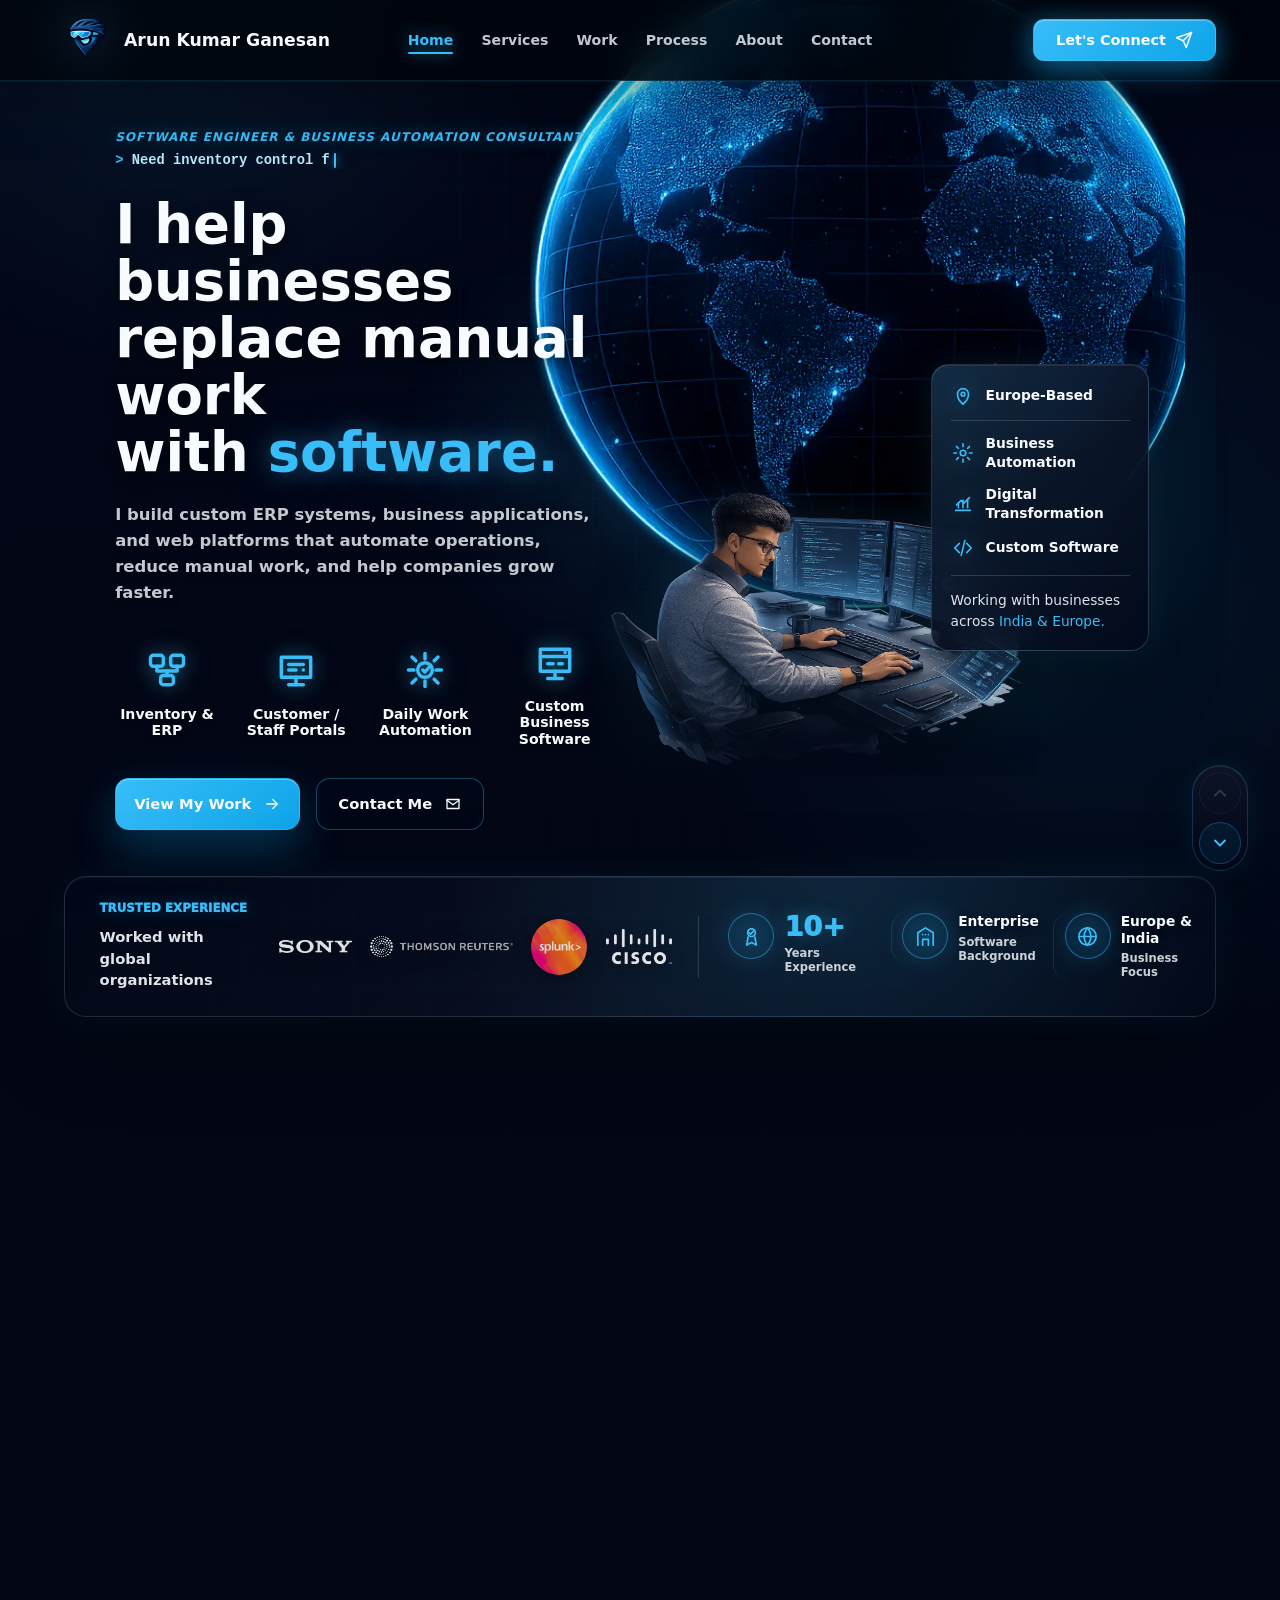
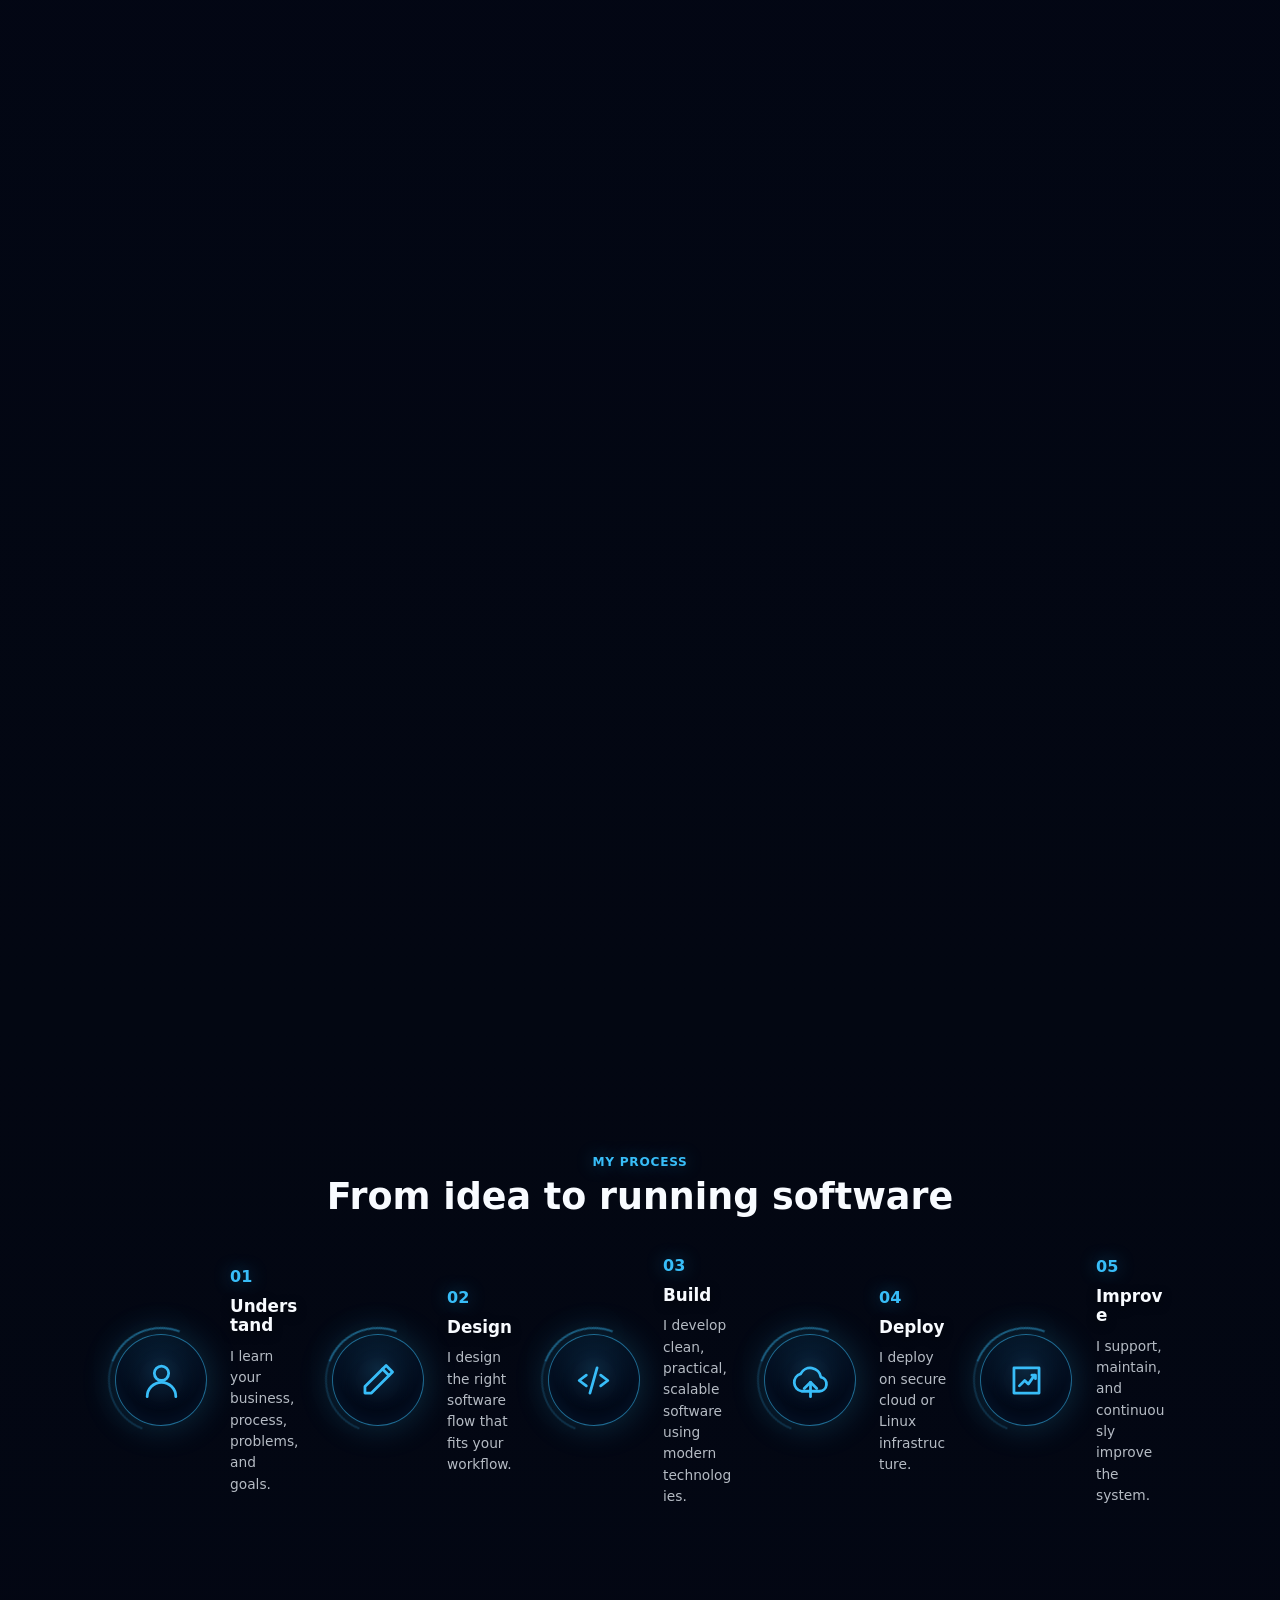
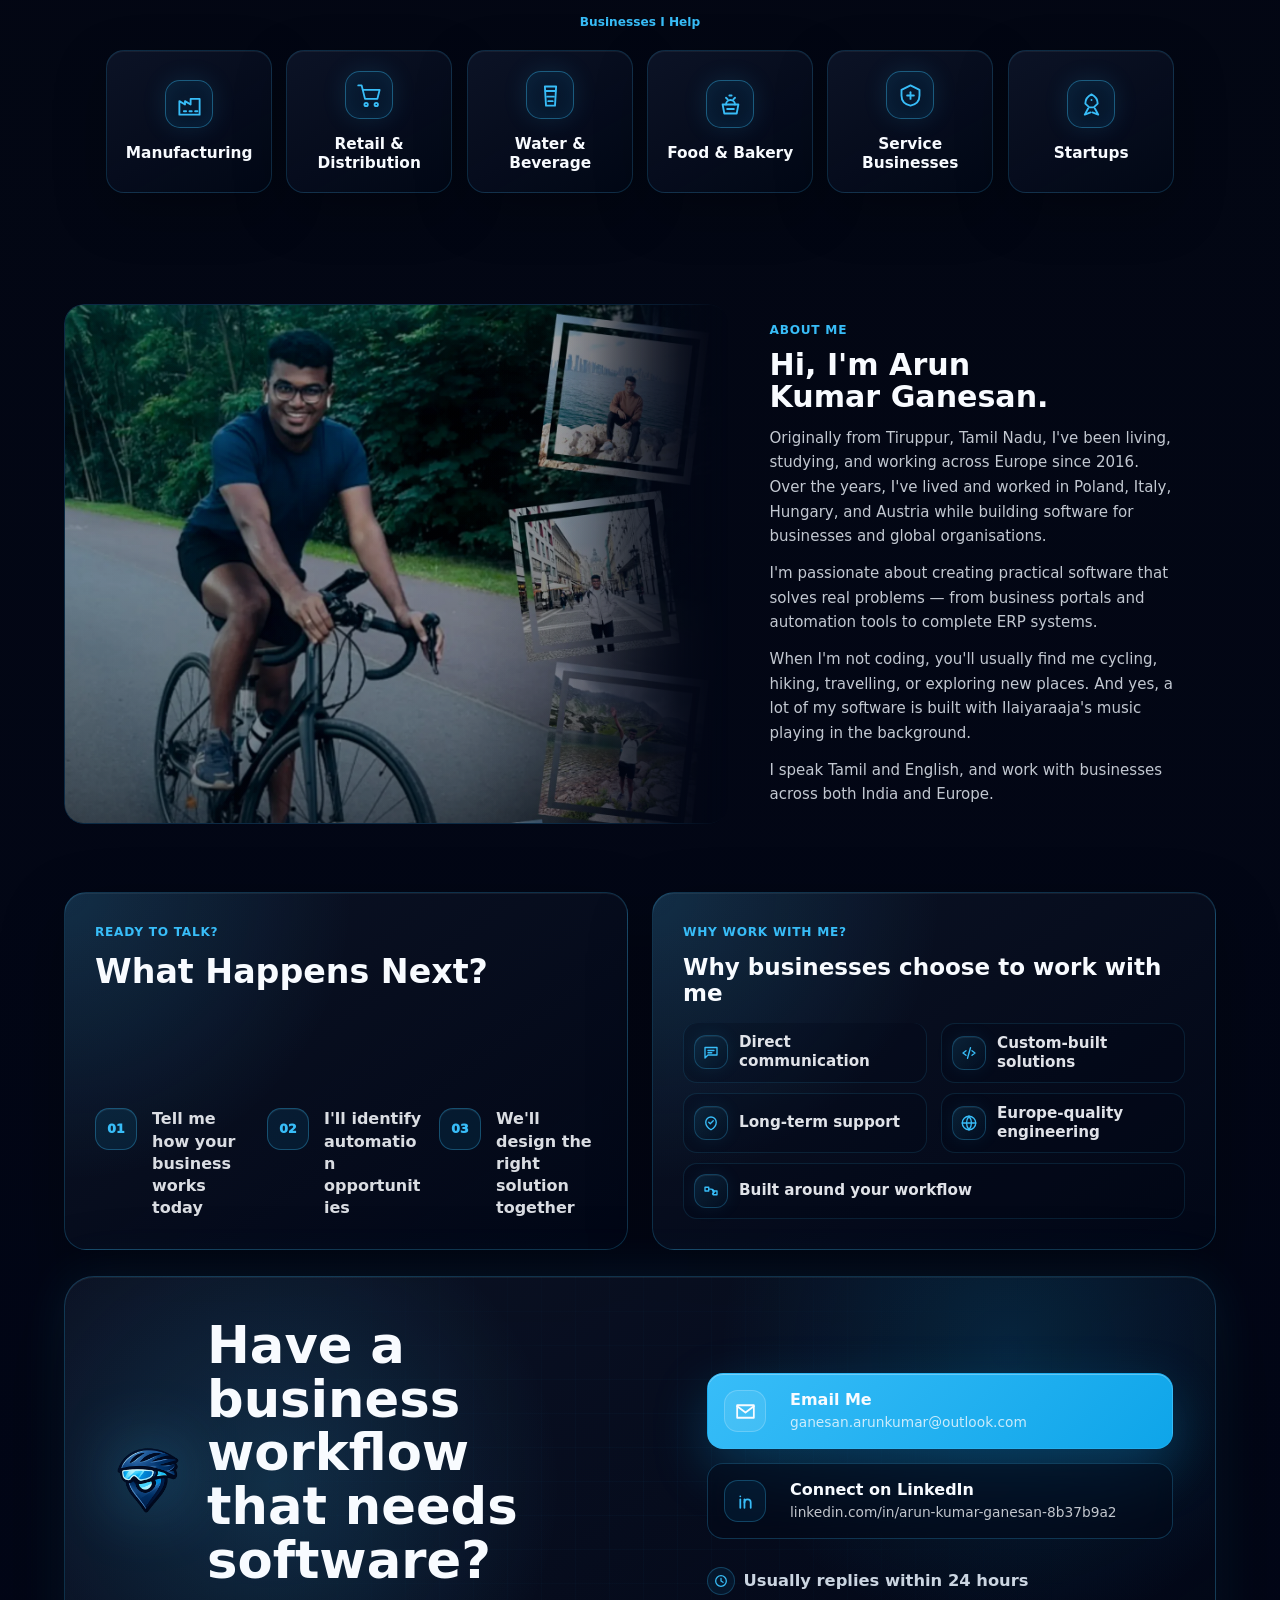
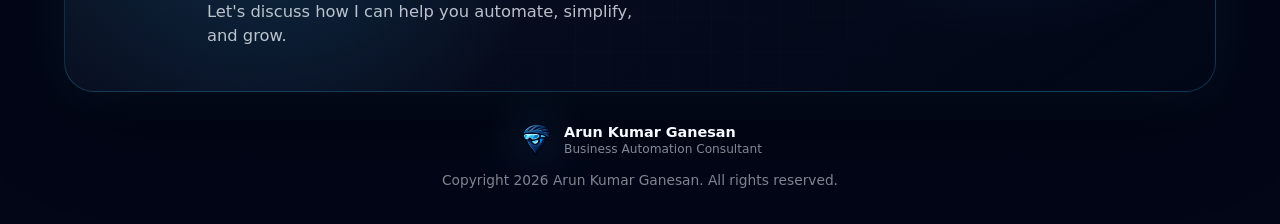
==== commit 0461a879: "Refine portfolio site experience" ====
--- a/index.html
+++ b/index.html
@@ -19,44 +19,116 @@
     <meta property="og:url" content="https://ganesanarunkumar.github.io/" />
     <meta property="og:site_name" content="Arun Kumar Ganesan" />
     <meta property="og:locale" content="en_US" />
-    <meta property="og:image" content="https://ganesanarunkumar.github.io/assets/arun-profile.jpg" />
-    <meta property="og:image:secure_url" content="https://ganesanarunkumar.github.io/assets/arun-profile.jpg" />
+    <meta
+      property="og:image"
+      content="https://ganesanarunkumar.github.io/assets/akg-social-preview-business-automation.jpg"
+    />
+    <meta
+      property="og:image:secure_url"
+      content="https://ganesanarunkumar.github.io/assets/akg-social-preview-business-automation.jpg"
+    />
     <meta property="og:image:type" content="image/jpeg" />
-    <meta property="og:image:width" content="800" />
-    <meta property="og:image:height" content="800" />
-    <meta property="og:image:alt" content="Arun Kumar Ganesan, Business Automation Consultant" />
+    <meta property="og:image:width" content="1200" />
+    <meta property="og:image:height" content="630" />
+    <meta property="og:image:alt" content="Arun Kumar Ganesan business automation consultant preview" />
     <meta name="twitter:card" content="summary_large_image" />
     <meta name="twitter:title" content="Arun Kumar Ganesan | Business Automation Consultant" />
     <meta
       name="twitter:description"
       content="I help businesses replace manual work with custom ERP systems, business applications, workflow automation, and web platforms. Based in Europe."
     />
-    <meta name="twitter:image" content="https://ganesanarunkumar.github.io/assets/arun-profile.jpg" />
-    <link rel="icon" href="assets/favicon.svg" type="image/svg+xml" />
-    <link rel="preload" href="assets/arun-profile-cutout.png" as="image" />
+    <meta
+      name="twitter:image"
+      content="https://ganesanarunkumar.github.io/assets/akg-social-preview-business-automation.jpg"
+    />
+    <link rel="icon" href="assets/favicons/akg-favicon.ico?v=2" sizes="any" />
+    <link rel="icon" href="assets/favicons/akg-favicon-32x32.png?v=2" type="image/png" sizes="32x32" />
+    <link rel="icon" href="assets/favicons/akg-favicon-16x16.png?v=2" type="image/png" sizes="16x16" />
+    <link rel="apple-touch-icon" href="assets/favicons/akg-apple-touch-icon-180x180.png?v=2" sizes="180x180" />
+    <link rel="manifest" href="assets/favicons/akg-site.webmanifest?v=2" />
+    <link rel="preload" href="assets/akg-helmet-brand-logo.webp" as="image" />
+    <link rel="preload" href="assets/arun-kumar-ganesan-anime-workstation.webp" as="image" />
     <link rel="stylesheet" href="styles.css" />
     <script src="script.js" defer></script>
   </head>
-  <body>
+  <body class="is-loading">
+    <div
+      class="site-loader"
+      id="site-loader"
+      role="status"
+      aria-live="polite"
+      aria-label="Loading Arun Kumar Ganesan website"
+    >
+      <div class="loader-content">
+        <div class="loader-stage" aria-hidden="true">
+          <span class="loader-logo">
+            <img src="assets/akg-helmet-brand-logo.webp" alt="" width="512" height="512" decoding="async" />
+          </span>
+        </div>
+        <span class="loader-progress" aria-hidden="true"></span>
+        <span class="loader-status-text">Loading Arun Kumar Ganesan website</span>
+      </div>
+    </div>
+    <noscript>
+      <style>
+        body.is-loading {
+          overflow: auto;
+        }
+
+        body.is-loading .skip-link,
+        body.is-loading .site-header,
+        body.is-loading main,
+        body.is-loading .site-footer {
+          opacity: 1;
+          visibility: visible;
+        }
+
+        .site-loader {
+          display: none;
+        }
+      </style>
+    </noscript>
+
     <a class="skip-link" href="#content">Skip to content</a>
 
     <header class="site-header" aria-label="Primary navigation">
       <a class="brand" href="#top" aria-label="Arun Kumar Ganesan home">
-        <span class="brand-mark" aria-hidden="true">AK</span>
+        <span class="brand-mark" aria-hidden="true">
+          <img src="assets/akg-helmet-brand-logo.webp" alt="" width="512" height="512" decoding="async" />
+        </span>
         <span class="brand-copy">
           <strong>Arun Kumar Ganesan</strong>
         </span>
       </a>
       <nav class="nav-links" aria-label="Page sections">
         <a class="is-active" href="#top">Home</a>
-        <a href="#about">About</a>
+        <a href="#services">Services</a>
         <a href="#work">Work</a>
         <a href="#process">Process</a>
-        <a href="#technologies">Technologies</a>
+        <a href="#about">About</a>
         <a href="#contact">Contact</a>
       </nav>
-      <a class="header-cta" href="#contact">Let's Connect</a>
+      <a class="header-cta" href="#contact" aria-label="Let's Connect">
+        <span class="header-cta-text">Let's Connect</span>
+        <svg class="header-cta-icon" viewBox="0 0 24 24" aria-hidden="true">
+          <path d="m22 2-7 20-4-9-9-4Z"></path>
+          <path d="M22 2 11 13"></path>
+        </svg>
+      </a>
     </header>
+
+    <div class="scroll-nav" data-scroll-nav aria-label="Page scroll controls" hidden>
+      <button class="scroll-nav-button" type="button" data-scroll-page="up" aria-label="Scroll up">
+        <svg viewBox="0 0 24 24" aria-hidden="true">
+          <path d="m6 15 6-6 6 6"></path>
+        </svg>
+      </button>
+      <button class="scroll-nav-button" type="button" data-scroll-page="down" aria-label="Scroll down">
+        <svg viewBox="0 0 24 24" aria-hidden="true">
+          <path d="m6 9 6 6 6-6"></path>
+        </svg>
+      </button>
+    </div>
 
     <main id="content">
       <section id="top" class="hero-section" aria-labelledby="hero-title">
@@ -91,7 +163,7 @@
                   <path d="M12 12.5V15" />
                 </svg>
               </span>
-              <span>ERP Systems</span>
+              <span>Inventory &amp; ERP</span>
             </div>
             <div class="hero-feature">
               <span class="feature-icon" aria-hidden="true">
@@ -104,7 +176,7 @@
                   <path d="M16 12h.01" />
                 </svg>
               </span>
-              <span>Business Portals</span>
+              <span>Customer / Staff Portals</span>
             </div>
             <div class="hero-feature">
               <span class="feature-icon" aria-hidden="true">
@@ -121,7 +193,7 @@
                   <path d="m10.8 12 1.1 1.1 2.2-2.4" />
                 </svg>
               </span>
-              <span>Workflow Automation</span>
+              <span>Daily Work Automation</span>
             </div>
             <div class="hero-feature">
               <span class="feature-icon" aria-hidden="true">
@@ -135,7 +207,7 @@
                   <path d="M17.5 6.8h.01" />
                 </svg>
               </span>
-              <span>Custom Web Applications</span>
+              <span>Custom Business Software</span>
             </div>
           </div>
 
@@ -164,11 +236,11 @@
         <aside class="hero-card" aria-label="Arun Kumar Ganesan profile and Europe credibility">
           <div class="photo-card">
             <img
-              src="assets/arun-profile-cutout.png"
-              alt="Arun Kumar Ganesan"
+              src="assets/arun-kumar-ganesan-anime-workstation.webp"
+              alt="Anime-style illustration of a software engineer working at multiple monitors"
               class="profile-photo"
-              width="900"
-              height="900"
+              width="1536"
+              height="1024"
               fetchpriority="high"
               decoding="async"
             />
@@ -235,22 +307,22 @@
         </div>
         <div class="company-row" aria-label="Global organizations">
           <span class="company-logo logo-sony">
-            <img src="assets/logo-sony.png" alt="Sony" width="3925" height="894" decoding="async" />
+            <img src="assets/company-logo-sony.webp" alt="Sony" width="3756" height="662" decoding="async" />
           </span>
           <span class="company-logo logo-thomson">
             <img
-              src="assets/logo-thomson-reuters.png"
+              src="assets/company-logo-thomson-reuters.webp"
               alt="Thomson Reuters"
-              width="2200"
-              height="1375"
+              width="2122"
+              height="315"
               decoding="async"
             />
           </span>
           <span class="company-logo logo-splunk">
-            <img src="assets/logo-splunk.png" alt="Splunk" width="400" height="400" decoding="async" />
+            <img src="assets/company-logo-splunk.webp" alt="Splunk" width="400" height="400" decoding="async" />
           </span>
           <span class="company-logo logo-cisco">
-            <img src="assets/logo-cisco.png" alt="Cisco" width="2000" height="1055" decoding="async" />
+            <img src="assets/company-logo-cisco.webp" alt="Cisco" width="2000" height="1055" decoding="async" />
           </span>
         </div>
         <dl class="credibility-stats">
@@ -262,7 +334,7 @@
                 <path d="m9.5 8 1.6 1.6L14.5 6" />
               </svg>
             </span>
-            <dt><strong>10+</strong></dt>
+            <dt><strong data-experience-years data-experience-start-year="2016">10+</strong></dt>
             <dd>Years Experience</dd>
           </div>
           <div>
@@ -392,103 +464,493 @@
           <h2 id="work-title">Systems that drive real impact</h2>
         </div>
 
-        <div class="project-grid">
-          <article class="project-card">
-            <div class="project-visual matrimony-mockup" aria-hidden="true">
-              <div class="mock-browser">
-                <span></span>
-                <span></span>
-                <span></span>
-              </div>
-              <div class="profile-grid">
-                <span></span>
-                <span></span>
-                <span></span>
-                <span></span>
-                <span></span>
-                <span></span>
-              </div>
-              <div class="mock-stat">7500+</div>
+        <div class="project-carousel" data-project-carousel aria-roledescription="carousel">
+          <div class="project-viewport">
+            <div class="project-grid" data-project-track>
+              <article class="project-card" data-project-slide>
+                <figure class="project-visual">
+                  <img
+                    src="assets/project-matrimony-platform.webp"
+                    alt="Jeevansathi matrimony platform dashboard and mobile interface"
+                    width="1672"
+                    height="941"
+                    loading="lazy"
+                    decoding="async"
+                  />
+                </figure>
+                <div class="project-content">
+                  <p class="project-label">Business transformation</p>
+                  <div class="project-categories" aria-label="Project categories">
+                    <span>Platform</span>
+                    <span>Automation</span>
+                  </div>
+                  <h3>Matrimony Platform</h3>
+                  <p class="project-tagline">
+                    Transforming a traditional matchmaking process into a modern digital platform.
+                  </p>
+
+                  <details class="project-details" open>
+                    <summary>View project details</summary>
+                    <div class="project-story" aria-label="Matrimony Platform business story">
+                      <div class="story-step">
+                        <span>Problem</span>
+                        <p>
+                          The organisation was managing member profiles, photos and match suggestions manually through
+                          email. As the business grew, managing profiles and responding to members became increasingly
+                          difficult.
+                        </p>
+                      </div>
+                      <div class="story-step">
+                        <span>Solution</span>
+                        <p>
+                          I worked closely with the organisation to understand their workflow and designed a complete
+                          online matrimony platform that digitised the entire process.
+                        </p>
+                      </div>
+                      <div class="story-step">
+                        <span>Outcome</span>
+                        <p>
+                          Members can browse profiles, search matches, view photos and interact through a modern web
+                          application while administrators retain full control through an approval-driven workflow.
+                        </p>
+                      </div>
+                    </div>
+
+                    <div class="project-capabilities">
+                      <h4>Key capabilities</h4>
+                      <ul>
+                        <li>Profile management</li>
+                        <li>Member approval workflows</li>
+                        <li>Search & filtering</li>
+                        <li>Photo management</li>
+                        <li>Admin dashboard</li>
+                        <li>Role-based access</li>
+                        <li>Ongoing support & maintenance</li>
+                      </ul>
+                    </div>
+                    <p class="project-highlight">From email-based operations to a complete digital platform.</p>
+                  </details>
+                </div>
+              </article>
+
+              <article class="project-card" data-project-slide>
+                <figure class="project-visual">
+                  <img
+                    src="assets/project-bakery-invoicing-system.webp"
+                    alt="BakeBill bakery operations dashboard, mobile invoice form, and PDF invoice view"
+                    width="1672"
+                    height="941"
+                    loading="lazy"
+                    decoding="async"
+                  />
+                </figure>
+                <div class="project-content">
+                  <p class="project-label">Business transformation</p>
+                  <div class="project-categories" aria-label="Project categories">
+                    <span>Platform</span>
+                    <span>Operations</span>
+                    <span>Automation</span>
+                  </div>
+                  <h3>Bakery Operations Platform</h3>
+                  <p class="project-tagline">
+                    Helping a growing bakery manage sales, inventory and customer communication from a single system.
+                  </p>
+
+                  <details class="project-details" open>
+                    <summary>View project details</summary>
+                    <div class="project-story" aria-label="Bakery Operations Platform business story">
+                      <div class="story-step">
+                        <span>Problem</span>
+                        <p>
+                          The bakery needed more than invoicing. They needed a simple system to manage daily operations,
+                          inventory, customers and sales without relying on multiple tools.
+                        </p>
+                      </div>
+                      <div class="story-step">
+                        <span>Solution</span>
+                        <p>
+                          I designed and built a business platform for mobile and desktop invoicing, PDF generation,
+                          inventory tracking, customer records and direct customer communication.
+                        </p>
+                      </div>
+                      <div class="story-step">
+                        <span>Outcome</span>
+                        <p>
+                          The platform continues to support day-to-day bakery operations while reducing manual effort and
+                          keeping sales, inventory and customer engagement in one place.
+                        </p>
+                      </div>
+                    </div>
+
+                    <div class="project-capabilities">
+                      <h4>Key capabilities</h4>
+                      <ul>
+                        <li>Mobile invoicing</li>
+                        <li>PDF invoice generation</li>
+                        <li>Inventory management</li>
+                        <li>Expiry tracking</li>
+                        <li>Customer management</li>
+                        <li>SMS campaigns</li>
+                        <li>Offer notifications</li>
+                        <li>Sales tracking</li>
+                      </ul>
+                    </div>
+                    <p class="project-highlight">A single platform for bakery operations and customer engagement.</p>
+                  </details>
+                </div>
+              </article>
+
+              <article class="project-card" data-project-slide>
+                <figure class="project-visual">
+                  <img
+                    src="assets/project-business-erp-dashboard.webp"
+                    alt="ERP dashboard showing sales, purchasing, inventory, production, delivery and invoicing workflows"
+                    width="1672"
+                    height="941"
+                    loading="lazy"
+                    decoding="async"
+                  />
+                </figure>
+                <div class="project-content">
+                  <p class="project-label">Business transformation</p>
+                  <div class="project-categories" aria-label="Project categories">
+                    <span>ERP</span>
+                    <span>Operations</span>
+                    <span>Automation</span>
+                  </div>
+                  <h3>RO Water Company ERP</h3>
+                  <p class="project-tagline">
+                    Connecting sales, inventory, production and delivery through a single ERP platform.
+                  </p>
+
+                  <details class="project-details" open>
+                    <summary>View project details</summary>
+                    <div class="project-story" aria-label="RO Water Company ERP business story">
+                      <div class="story-step">
+                        <span>Problem</span>
+                        <p>
+                          Managing a water manufacturing and distribution business requires multiple departments to work
+                          together, but separate spreadsheets and disconnected processes made coordination harder.
+                        </p>
+                      </div>
+                      <div class="story-step">
+                        <span>Solution</span>
+                        <p>
+                          I designed a complete ERP platform that connects purchasing, inventory, production, sales,
+                          delivery and customer communication into a unified workflow.
+                        </p>
+                      </div>
+                      <div class="story-step">
+                        <span>Outcome</span>
+                        <p>
+                          The system automates repetitive tasks, reduces manual effort and gives the business real-time
+                          visibility across the full operation.
+                        </p>
+                      </div>
+                    </div>
+
+                    <div class="project-capabilities">
+                      <h4>Key capabilities</h4>
+                      <ul>
+                        <li>Sales Orders</li>
+                        <li>Purchase Orders</li>
+                        <li>Work Orders</li>
+                        <li>Inventory Management</li>
+                        <li>Delivery Management</li>
+                        <li>Invoice Generation</li>
+                        <li>Customer SMS</li>
+                        <li>Debit Notes</li>
+                        <li>Credit Notes</li>
+                        <li>Reporting</li>
+                        <li>Production Planning</li>
+                        <li>Automated Replenishment</li>
+                      </ul>
+                    </div>
+                    <p class="project-highlight">A complete ERP platform connecting the entire business operation.</p>
+                  </details>
+                </div>
+              </article>
+
+              <article class="project-card" data-project-slide>
+                <figure class="project-visual">
+                  <img
+                    src="assets/project-manufacturing-erp-platform.svg"
+                    alt="Manufacturing ERP dashboard showing inventory, variants, purchasing, sales and invoicing"
+                    width="1672"
+                    height="941"
+                    loading="lazy"
+                    decoding="async"
+                  />
+                </figure>
+                <div class="project-content">
+                  <p class="project-label">Business transformation</p>
+                  <div class="project-categories" aria-label="Project categories">
+                    <span>ERP</span>
+                    <span>Operations</span>
+                    <span>Automation</span>
+                  </div>
+                  <h3>Manufacturing ERP Platform</h3>
+                  <p class="project-tagline">
+                    A fully customised ERP system designed around the company's unique business processes.
+                  </p>
+
+                  <details class="project-details" open>
+                    <summary>View project details</summary>
+                    <div class="project-story" aria-label="Manufacturing ERP Platform business story">
+                      <div class="story-step">
+                        <span>Problem</span>
+                        <p>
+                          The organisation required a highly customised ERP system to match how they manage products,
+                          inventory and invoicing. Standard ERP solutions could not support inventory across multiple
+                          locations, sizes, colours and product variations.
+                        </p>
+                      </div>
+                      <div class="story-step">
+                        <span>Solution</span>
+                        <p>
+                          I worked closely with the business to understand their operations and built a custom ERP platform
+                          tailored specifically to their workflow.
+                        </p>
+                      </div>
+                      <div class="story-step">
+                        <span>Outcome</span>
+                        <p>
+                          The system now manages inventory, purchasing, sales and invoicing while providing complete
+                          visibility across locations and product variants.
+                        </p>
+                      </div>
+                    </div>
+
+                    <div class="project-capabilities">
+                      <h4>Key capabilities</h4>
+                      <ul>
+                        <li>Multi-location inventory</li>
+                        <li>Product colour tracking</li>
+                        <li>Product size tracking</li>
+                        <li>Product model tracking</li>
+                        <li>Sales Orders</li>
+                        <li>Purchase Orders</li>
+                        <li>Custom invoice layouts</li>
+                        <li>Inventory transfers</li>
+                        <li>Stock visibility</li>
+                        <li>Reporting</li>
+                      </ul>
+                    </div>
+                    <p class="project-highlight">
+                      A custom ERP designed around the business instead of forcing the business to adapt to the software.
+                    </p>
+                  </details>
+                </div>
+              </article>
+
+              <article class="project-card" data-project-slide>
+                <figure class="project-visual">
+                  <img
+                    src="assets/project-bakery-business-website.svg"
+                    alt="Bakery business website showing product showcase, cake gallery and customer enquiry flow"
+                    width="1672"
+                    height="941"
+                    loading="lazy"
+                    decoding="async"
+                  />
+                </figure>
+                <div class="project-content">
+                  <p class="project-label">Business transformation</p>
+                  <div class="project-categories" aria-label="Project categories">
+                    <span>Business Website</span>
+                    <span>Platform</span>
+                  </div>
+                  <h3>Bakery Business Website</h3>
+                  <p class="project-tagline">
+                    Helping a bakery showcase products, build trust and attract customers online.
+                  </p>
+
+                  <details class="project-details" open>
+                    <summary>View project details</summary>
+                    <div class="project-story" aria-label="Bakery Business Website business story">
+                      <div class="story-step">
+                        <span>Problem</span>
+                        <p>
+                          The bakery needed a professional online presence where customers could explore products,
+                          discover the brand and place enquiries.
+                        </p>
+                      </div>
+                      <div class="story-step">
+                        <span>Solution</span>
+                        <p>
+                          I designed and developed a modern website focused on showcasing bakery products, improving
+                          customer confidence and helping the business establish a stronger online identity.
+                        </p>
+                      </div>
+                      <div class="story-step">
+                        <span>Outcome</span>
+                        <p>
+                          The website acts as a digital storefront and marketing platform for the business.
+                        </p>
+                      </div>
+                    </div>
+
+                    <div class="project-capabilities">
+                      <h4>Key capabilities</h4>
+                      <ul>
+                        <li>Product showcase</li>
+                        <li>Custom cake gallery</li>
+                        <li>Business information</li>
+                        <li>Contact enquiries</li>
+                        <li>Mobile-friendly experience</li>
+                        <li>Brand storytelling</li>
+                        <li>Customer engagement</li>
+                      </ul>
+                    </div>
+                    <p class="project-highlight">A digital storefront that helps customers discover and trust the bakery.</p>
+                  </details>
+                </div>
+              </article>
+
+              <article class="project-card" data-project-slide>
+                <figure class="project-visual">
+                  <img
+                    src="assets/project-hydration-company-website.svg"
+                    alt="Hydration company website showing packaged water products, service showcase and enquiry cards"
+                    width="1672"
+                    height="941"
+                    loading="lazy"
+                    decoding="async"
+                  />
+                </figure>
+                <div class="project-content">
+                  <p class="project-label">Business transformation</p>
+                  <div class="project-categories" aria-label="Project categories">
+                    <span>Business Website</span>
+                    <span>Operations</span>
+                  </div>
+                  <h3>Hydration Company Website</h3>
+                  <p class="project-tagline">
+                    A modern digital presence for a packaged drinking water business.
+                  </p>
+
+                  <details class="project-details" open>
+                    <summary>View project details</summary>
+                    <div class="project-story" aria-label="Hydration Company Website business story">
+                      <div class="story-step">
+                        <span>Problem</span>
+                        <p>
+                          The company required a professional platform to showcase products, communicate services and help
+                          customers discover the business online.
+                        </p>
+                      </div>
+                      <div class="story-step">
+                        <span>Solution</span>
+                        <p>
+                          I designed and developed a website that presents bottled water products, jar delivery services
+                          and business information while building credibility and trust with customers.
+                        </p>
+                      </div>
+                      <div class="story-step">
+                        <span>Outcome</span>
+                        <p>
+                          The website helps customers learn about the business, explore products and connect with the
+                          company.
+                        </p>
+                      </div>
+                    </div>
+
+                    <div class="project-capabilities">
+                      <h4>Key capabilities</h4>
+                      <ul>
+                        <li>Product catalogue</li>
+                        <li>Service showcase</li>
+                        <li>Business information</li>
+                        <li>Distributor support information</li>
+                        <li>Customer enquiries</li>
+                        <li>Mobile-friendly design</li>
+                        <li>Brand trust building</li>
+                      </ul>
+                    </div>
+                    <p class="project-highlight">Helping customers discover products and connect with the business online.</p>
+                  </details>
+                </div>
+              </article>
+
+              <article class="project-card" data-project-slide>
+                <figure class="project-visual">
+                  <img
+                    src="assets/project-business-billing-solutions.svg"
+                    alt="Business billing systems showing invoice creation, customer management, inventory and reporting"
+                    width="1672"
+                    height="941"
+                    loading="lazy"
+                    decoding="async"
+                  />
+                </figure>
+                <div class="project-content">
+                  <p class="project-label">Business transformation</p>
+                  <div class="project-categories" aria-label="Project categories">
+                    <span>Operations</span>
+                    <span>Automation</span>
+                  </div>
+                  <h3>Business Billing Solutions</h3>
+                  <p class="project-tagline">
+                    Simple software solutions built to streamline billing and daily operations.
+                  </p>
+
+                  <details class="project-details" open>
+                    <summary>View project details</summary>
+                    <div class="project-story" aria-label="Business Billing Solutions business story">
+                      <div class="story-step">
+                        <span>Problem</span>
+                        <p>
+                          Small and medium-sized businesses often lose time to manual billing, repeated invoice work and
+                          disconnected customer or inventory records.
+                        </p>
+                      </div>
+                      <div class="story-step">
+                        <span>Solution</span>
+                        <p>
+                          Over the years I have developed multiple billing and operational systems designed around the way
+                          each business actually operates.
+                        </p>
+                      </div>
+                      <div class="story-step">
+                        <span>Outcome</span>
+                        <p>
+                          These systems reduce manual work, simplify invoicing and improve day-to-day efficiency without
+                          forcing users into a generic workflow.
+                        </p>
+                      </div>
+                    </div>
+
+                    <div class="project-capabilities">
+                      <h4>Key capabilities</h4>
+                      <ul>
+                        <li>Billing</li>
+                        <li>Invoicing</li>
+                        <li>Customer management</li>
+                        <li>Inventory tracking</li>
+                        <li>PDF generation</li>
+                        <li>Business reporting</li>
+                        <li>Workflow simplification</li>
+                      </ul>
+                    </div>
+                    <p class="project-highlight">Practical software built around real business needs.</p>
+                  </details>
+                </div>
+              </article>
             </div>
-            <div class="project-content">
-              <h3>Matrimony Platform</h3>
-              <p>Transformed a traditional matchmaking process into a complete online platform.</p>
-              <ul>
-                <li>Profile management</li>
-                <li>Search & matching</li>
-                <li>User portal</li>
-                <li>Admin tools</li>
-                <li>7500+ successful marriages supported by the organization</li>
-              </ul>
-            </div>
-          </article>
-
-          <article class="project-card">
-            <div class="project-visual invoice-mockup" aria-hidden="true">
-              <div class="invoice-sheet">
-                <span></span>
-                <span></span>
-                <span></span>
-                <span></span>
-              </div>
-              <div class="phone-frame">
-                <span></span>
-                <span></span>
-                <span></span>
-              </div>
-            </div>
-            <div class="project-content">
-              <h3>Bakery Invoicing System</h3>
-              <p>Mobile-friendly invoicing system for a bakery business.</p>
-              <ul>
-                <li>Create invoices</li>
-                <li>PDF generation</li>
-                <li>Customer management</li>
-                <li>Share on the go</li>
-              </ul>
-            </div>
-          </article>
-
-          <article class="project-card">
-            <div class="project-visual erp-mockup" aria-hidden="true">
-              <div class="dashboard-shell">
-                <span></span>
-                <span></span>
-                <span></span>
-              </div>
-              <div class="chart-row">
-                <span></span>
-                <span></span>
-                <span></span>
-              </div>
-              <div class="metric-row">
-                <span></span>
-                <span></span>
-              </div>
-            </div>
-            <div class="project-content">
-              <h3>RO Water Company ERP</h3>
-              <p>Comprehensive ERP system in development connecting core business operations.</p>
-              <ul>
-                <li>Sales & purchase</li>
-                <li>Inventory management</li>
-                <li>Delivery & invoicing</li>
-                <li>Employees & reports</li>
-              </ul>
-            </div>
-          </article>
-        </div>
-
-        <div class="project-actions">
-          <a class="button secondary project-more" href="#work" aria-label="View more project details">
-            <span>View More Details</span>
-            <span class="button-icon" aria-hidden="true">
-              <svg viewBox="0 0 24 24" focusable="false">
-                <path d="M5 12h14" />
-                <path d="m13 6 6 6-6 6" />
-              </svg>
-            </span>
-          </a>
+          </div>
+
+          <div class="project-controls" aria-label="Project carousel controls">
+            <button class="project-control" type="button" data-project-prev aria-label="Previous project">
+              <svg viewBox="0 0 24 24" focusable="false" aria-hidden="true">
+                <path d="M15 6 9 12l6 6" />
+              </svg>
+            </button>
+            <button class="project-control" type="button" data-project-next aria-label="Next project">
+              <svg viewBox="0 0 24 24" focusable="false" aria-hidden="true">
+                <path d="m9 6 6 6-6 6" />
+              </svg>
+            </button>
+          </div>
         </div>
       </section>
 
@@ -572,7 +1034,7 @@
 
       <section class="section-block industries-section" aria-labelledby="industries-title">
         <div class="section-heading industries-heading">
-          <h2 id="industries-title" class="section-kicker">INDUSTRIES I WORK WITH</h2>
+          <h2 id="industries-title" class="section-kicker">Businesses I Help</h2>
         </div>
 
         <div class="industries-grid">
@@ -601,6 +1063,30 @@
           <article class="industry-card">
             <span class="industry-icon" aria-hidden="true">
               <svg viewBox="0 0 24 24" focusable="false">
+                <path d="M7 4h10l-1 17H8z" />
+                <path d="M7.5 8h9" />
+                <path d="M9 13h6" />
+                <path d="M10 17h4" />
+              </svg>
+            </span>
+            <h3>Water &amp; Beverage</h3>
+          </article>
+          <article class="industry-card">
+            <span class="industry-icon" aria-hidden="true">
+              <svg viewBox="0 0 24 24" focusable="false">
+                <path d="M5 12h14l-1.5 8h-11z" />
+                <path d="M8 12a4 4 0 0 1 8 0" />
+                <path d="M9 16h6" />
+                <path d="M11 4h2" />
+                <path d="m8 6 1.5 1.5" />
+                <path d="M16 6 14.5 7.5" />
+              </svg>
+            </span>
+            <h3>Food &amp; Bakery</h3>
+          </article>
+          <article class="industry-card">
+            <span class="industry-icon" aria-hidden="true">
+              <svg viewBox="0 0 24 24" focusable="false">
                 <path d="M12 3 4 7v5c0 5 3.3 8 8 9 4.7-1 8-4 8-9V7z" />
                 <path d="M9 12h6" />
                 <path d="M12 9v6" />
@@ -611,62 +1097,30 @@
           <article class="industry-card">
             <span class="industry-icon" aria-hidden="true">
               <svg viewBox="0 0 24 24" focusable="false">
-                <path d="M12 3c3 2 5 5 5 9 0 4-2 7-5 9-3-2-5-5-5-9 0-4 2-7 5-9z" />
-                <path d="M12 3v18" />
-                <path d="M7 12h10" />
-              </svg>
-            </span>
-            <h3>Startups & Founders</h3>
-          </article>
-          <article class="industry-card">
-            <span class="industry-icon" aria-hidden="true">
-              <svg viewBox="0 0 24 24" focusable="false">
-                <path d="m3 9 9-5 9 5-9 5z" />
-                <path d="M7 12v5c3 2 7 2 10 0v-5" />
-                <path d="M21 9v6" />
-              </svg>
-            </span>
-            <h3>Educational Institutions</h3>
-          </article>
-          <article class="industry-card">
-            <span class="industry-icon" aria-hidden="true">
-              <svg viewBox="0 0 24 24" focusable="false">
-                <path d="M12 21s-8-4.8-8-11a4.5 4.5 0 0 1 8-2.8A4.5 4.5 0 0 1 20 10c0 6.2-8 11-8 11z" />
-                <path d="M12 8v7" />
-                <path d="M8.5 11.5h7" />
-              </svg>
-            </span>
-            <h3>Healthcare</h3>
+                <path d="M12 3c3.5 1.8 5.5 4.7 5.5 8.2L14 14.5h-4l-3.5-3.3C6.5 7.7 8.5 4.8 12 3z" />
+                <path d="M12 8h.01" />
+                <path d="M9 15.5 6 21l5.2-2" />
+                <path d="M15 15.5 18 21l-5.2-2" />
+              </svg>
+            </span>
+            <h3>Startups</h3>
           </article>
         </div>
       </section>
 
-      <section id="technologies" class="section-block stack-section tech-section" aria-labelledby="stack-title">
-        <div class="section-heading tech-heading">
-          <h2 id="stack-title" class="section-kicker">TECHNOLOGIES I BUILD WITH</h2>
-        </div>
-        <ul class="stack-list tech-strip" aria-label="Technologies I build with" tabindex="0">
-          <li>Python</li>
-          <li>Django</li>
-          <li>React</li>
-          <li>AWS</li>
-          <li>PostgreSQL</li>
-          <li>Linux</li>
-          <li>Docker</li>
-          <li>Nginx</li>
-        </ul>
-      </section>
-
       <section id="about" class="section-block about-section" aria-labelledby="about-title">
         <div class="about-media">
-          <img
-            src="assets/about-collage.svg"
-            alt="Photo collage of Arun Kumar Ganesan cycling, hiking, and exploring places"
-            width="567"
-            height="850"
-            loading="lazy"
-            decoding="async"
-          />
+          <picture>
+            <source media="(max-width: 620px)" srcset="assets/arun-kumar-ganesan-about-mobile.webp" />
+            <img
+              src="assets/arun-kumar-ganesan-about-desktop.webp"
+              alt="Photo collage of Arun Kumar Ganesan cycling, hiking, and exploring places"
+              width="1600"
+              height="1174"
+              loading="lazy"
+              decoding="async"
+            />
+          </picture>
         </div>
         <div class="about-content">
           <p class="section-kicker">ABOUT ME</p>
@@ -690,14 +1144,92 @@
         </div>
       </section>
 
+      <div class="pre-contact-grid" aria-label="Working together">
+        <section class="section-block next-section" aria-labelledby="next-title">
+          <div class="next-copy">
+            <p class="section-kicker">READY TO TALK?</p>
+            <h2 id="next-title">What Happens Next?</h2>
+          </div>
+          <ol class="next-list">
+            <li>
+              <span>01</span>
+              <p>Tell me how your business works today</p>
+            </li>
+            <li>
+              <span>02</span>
+              <p>I'll identify automation opportunities</p>
+            </li>
+            <li>
+              <span>03</span>
+              <p>We'll design the right solution together</p>
+            </li>
+          </ol>
+        </section>
+
+        <section class="section-block why-section" aria-labelledby="why-title">
+          <p class="section-kicker">WHY WORK WITH ME?</p>
+          <h2 id="why-title">Why businesses choose to work with me</h2>
+          <ul class="why-list">
+            <li>
+              <span class="why-icon" aria-hidden="true">
+                <svg viewBox="0 0 24 24" focusable="false">
+                  <path d="M4 6h16v10H8l-4 4z" />
+                  <path d="M8 10h8" />
+                  <path d="M8 13h5" />
+                </svg>
+              </span>
+              <strong>Direct communication</strong>
+            </li>
+            <li>
+              <span class="why-icon" aria-hidden="true">
+                <svg viewBox="0 0 24 24" focusable="false">
+                  <path d="m8 9-4 3 4 3" />
+                  <path d="m16 9 4 3-4 3" />
+                  <path d="m14 5-4 14" />
+                </svg>
+              </span>
+              <strong>Custom-built solutions</strong>
+            </li>
+            <li>
+              <span class="why-icon" aria-hidden="true">
+                <svg viewBox="0 0 24 24" focusable="false">
+                  <path d="M12 21s-7-4-7-10a7 7 0 0 1 14 0c0 6-7 10-7 10z" />
+                  <path d="m9 11 2 2 4-4" />
+                </svg>
+              </span>
+              <strong>Long-term support</strong>
+            </li>
+            <li>
+              <span class="why-icon" aria-hidden="true">
+                <svg viewBox="0 0 24 24" focusable="false">
+                  <circle cx="12" cy="12" r="9" />
+                  <path d="M3 12h18" />
+                  <path d="M12 3a14 14 0 0 1 0 18" />
+                  <path d="M12 3a14 14 0 0 0 0 18" />
+                </svg>
+              </span>
+              <strong>Europe-quality engineering</strong>
+            </li>
+            <li>
+              <span class="why-icon" aria-hidden="true">
+                <svg viewBox="0 0 24 24" focusable="false">
+                  <path d="M4 7h5v5H4z" />
+                  <path d="M15 12h5v5h-5z" />
+                  <path d="M9 9.5h3a4 4 0 0 1 4 4" />
+                  <path d="m14 11 2 2.5-2 2.5" />
+                </svg>
+              </span>
+              <strong>Built around your workflow</strong>
+            </li>
+          </ul>
+        </section>
+      </div>
+
       <section id="contact" class="contact-section contact-redesign" aria-labelledby="contact-title">
         <div class="contact-panel">
           <div class="contact-copy">
-            <span class="contact-icon" aria-hidden="true">
-              <svg viewBox="0 0 24 24" focusable="false">
-                <path d="M4 6h16v12H4z" />
-                <path d="m4 7 8 6 8-6" />
-              </svg>
+            <span class="contact-icon contact-brand-mark" aria-hidden="true">
+              <img src="assets/akg-helmet-brand-logo.webp" alt="" width="512" height="512" loading="lazy" decoding="async" />
             </span>
             <div>
               <h2 id="contact-title">
@@ -740,12 +1272,30 @@
                 <span>linkedin.com/in/arun-kumar-ganesan-8b37b9a2</span>
               </span>
             </a>
+            <p class="contact-response-time">
+              <span aria-hidden="true">
+                <svg viewBox="0 0 24 24" focusable="false">
+                  <circle cx="12" cy="12" r="8" />
+                  <path d="M12 8v4l3 2" />
+                </svg>
+              </span>
+              Usually replies within 24 hours
+            </p>
           </div>
         </div>
       </section>
     </main>
 
     <footer class="site-footer">
+      <a class="footer-brand" href="#top" aria-label="Back to Arun Kumar Ganesan homepage">
+        <span class="footer-brand-mark" aria-hidden="true">
+          <img src="assets/akg-helmet-brand-logo.webp" alt="" width="512" height="512" loading="lazy" decoding="async" />
+        </span>
+        <span class="footer-brand-copy">
+          <strong>Arun Kumar Ganesan</strong>
+          <span>Business Automation Consultant</span>
+        </span>
+      </a>
       <p>Copyright 2026 Arun Kumar Ganesan. All rights reserved.</p>
     </footer>
   </body>
--- a/styles.css
+++ b/styles.css
@@ -72,6 +72,170 @@
 
 .skip-link:focus {
   transform: translateY(0);
+}
+
+body.is-loading {
+  overflow: hidden;
+}
+
+body.is-loading .skip-link,
+body.is-loading .site-header,
+body.is-loading .scroll-nav,
+body.is-loading main,
+body.is-loading .site-footer {
+  opacity: 0;
+  visibility: hidden;
+}
+
+.site-loader {
+  position: fixed;
+  inset: 0;
+  z-index: 9999;
+  display: grid;
+  place-items: center;
+  min-height: 100vh;
+  min-height: 100dvh;
+  overflow: hidden;
+  background:
+    radial-gradient(circle at 50% 42%, rgb(56 189 248 / 0.22), transparent 22rem),
+    radial-gradient(circle at 18% 18%, rgb(14 165 233 / 0.16), transparent 20rem),
+    linear-gradient(135deg, #020617, #030712 48%, #020617);
+  color: #f8fbff;
+  opacity: 1;
+  transition:
+    opacity 420ms ease,
+    visibility 420ms ease;
+  visibility: visible;
+}
+
+.site-loader::before,
+.site-loader::after {
+  position: absolute;
+  inset: 0;
+  pointer-events: none;
+  content: "";
+}
+
+.site-loader::before {
+  background-image:
+    linear-gradient(rgb(56 189 248 / 0.08) 1px, transparent 1px),
+    linear-gradient(90deg, rgb(56 189 248 / 0.08) 1px, transparent 1px);
+  background-size: 42px 42px;
+  mask-image: radial-gradient(circle at center, rgb(0 0 0 / 0.72), transparent 72%);
+  animation: loaderGridDrift 14s linear infinite;
+}
+
+.site-loader::after {
+  background:
+    radial-gradient(circle, transparent 0 54%, rgb(2 6 23 / 0.74) 100%),
+    linear-gradient(180deg, rgb(2 6 23 / 0), rgb(2 6 23 / 0.74));
+}
+
+body.is-loaded .site-loader {
+  pointer-events: none;
+  opacity: 0;
+  visibility: hidden;
+}
+
+.loader-content {
+  position: relative;
+  z-index: 1;
+  display: grid;
+  justify-items: center;
+  gap: 24px;
+  width: min(68vw, 240px);
+}
+
+.loader-stage {
+  position: relative;
+  display: grid;
+  place-items: center;
+  width: min(54vw, 184px);
+  aspect-ratio: 1;
+}
+
+.loader-stage::before,
+.loader-stage::after {
+  position: absolute;
+  border-radius: 999px;
+  content: "";
+}
+
+.loader-stage::before {
+  inset: 0;
+  border: 1px solid rgb(56 189 248 / 0.22);
+  border-top-color: #38bdf8;
+  border-right-color: rgb(56 189 248 / 0.58);
+  box-shadow:
+    0 0 34px rgb(56 189 248 / 0.28),
+    inset 0 0 28px rgb(56 189 248 / 0.08);
+  animation: loaderOrbit 1200ms linear infinite;
+}
+
+.loader-stage::after {
+  inset: 20%;
+  border: 1px solid rgb(56 189 248 / 0.18);
+  background: radial-gradient(circle, rgb(56 189 248 / 0.14), transparent 68%);
+  animation: loaderPulse 1600ms ease-in-out infinite;
+}
+
+.loader-logo {
+  position: relative;
+  z-index: 1;
+  display: grid;
+  place-items: center;
+  width: clamp(84px, 18vw, 118px);
+  aspect-ratio: 1;
+  border: 1px solid rgb(56 189 248 / 0.42);
+  border-radius: 30px;
+  background:
+    linear-gradient(145deg, rgb(15 23 42 / 0.92), rgb(2 8 23 / 0.82)),
+    rgb(2 8 23 / 0.9);
+  box-shadow:
+    0 28px 78px rgb(0 0 0 / 0.46),
+    0 0 48px rgb(56 189 248 / 0.3),
+    inset 0 1px 0 rgb(255 255 255 / 0.12);
+  animation: loaderLogoLift 1400ms ease-in-out infinite;
+}
+
+.loader-logo img {
+  display: block;
+  width: 100%;
+  height: 100%;
+  object-fit: contain;
+  filter: drop-shadow(0 0 18px rgb(56 189 248 / 0.38));
+  transform: scale(1.9);
+  transform-origin: center;
+}
+
+.loader-progress {
+  position: relative;
+  width: min(100%, 190px);
+  height: 3px;
+  overflow: hidden;
+  border-radius: 999px;
+  background: rgb(148 163 184 / 0.22);
+}
+
+.loader-progress::before {
+  position: absolute;
+  inset: 0;
+  width: 44%;
+  border-radius: inherit;
+  background: linear-gradient(90deg, transparent, #38bdf8, #0ea5e9);
+  box-shadow: 0 0 18px rgb(56 189 248 / 0.48);
+  content: "";
+  transform: translateX(-100%);
+  animation: loaderProgress 1000ms ease-in-out infinite;
+}
+
+.loader-status-text {
+  position: absolute;
+  width: 1px;
+  height: 1px;
+  overflow: hidden;
+  clip: rect(0 0 0 0);
+  white-space: nowrap;
 }
 
 .site-header {
@@ -522,32 +686,6 @@
   margin-top: 42px;
 }
 
-.stack-section {
-  display: grid;
-  grid-template-columns: minmax(220px, 0.6fr) minmax(0, 1.4fr);
-  gap: 24px;
-  align-items: start;
-}
-
-.stack-list {
-  display: flex;
-  flex-wrap: wrap;
-  gap: 10px;
-  margin: 0;
-  padding: 0;
-  list-style: none;
-}
-
-.stack-list li {
-  border: 1px solid var(--line);
-  border-radius: 999px;
-  background: rgb(255 255 255 / 0.08);
-  padding: 10px 14px;
-  color: var(--text);
-  font-size: 0.92rem;
-  font-weight: 850;
-}
-
 .contact-section {
   background:
     linear-gradient(135deg, rgb(184 243 110 / 0.15), transparent 45%),
@@ -565,8 +703,7 @@
 
 @media (max-width: 980px) {
   .hero-section,
-  .split-section,
-  .stack-section {
+  .split-section {
     grid-template-columns: 1fr;
   }
 
@@ -1110,6 +1247,56 @@
   }
 }
 
+@keyframes loaderGridDrift {
+  from {
+    background-position: 0 0;
+  }
+
+  to {
+    background-position: 42px 42px;
+  }
+}
+
+@keyframes loaderOrbit {
+  to {
+    transform: rotate(360deg);
+  }
+}
+
+@keyframes loaderPulse {
+  0%,
+  100% {
+    opacity: 0.54;
+    transform: scale(0.92);
+  }
+
+  50% {
+    opacity: 1;
+    transform: scale(1.04);
+  }
+}
+
+@keyframes loaderLogoLift {
+  0%,
+  100% {
+    transform: translateY(0) scale(1);
+  }
+
+  50% {
+    transform: translateY(-6px) scale(1.025);
+  }
+}
+
+@keyframes loaderProgress {
+  0% {
+    transform: translateX(-110%);
+  }
+
+  100% {
+    transform: translateX(230%);
+  }
+}
+
 @media (max-width: 980px) {
   .hero-section {
     grid-template-columns: 1fr;
@@ -1190,7 +1377,7 @@
   }
 }
 
-@media (max-width: 520px) {
+@media (max-width: 720px) {
   .hero-features,
   .company-row,
   .credibility-stats {
@@ -1209,6 +1396,14 @@
 }
 
 @media (prefers-reduced-motion: reduce) {
+  .site-loader::before,
+  .loader-stage::before,
+  .loader-stage::after,
+  .loader-logo,
+  .loader-progress::before {
+    animation: none;
+  }
+
   .hero-section::before,
   .hero-copy,
   .hero-card,
@@ -1230,12 +1425,12 @@
   border-radius: 0;
   background: transparent;
   box-shadow: none;
-  padding: clamp(10px, 1.7vw, 20px) 0;
+  padding: clamp(14px, 2vw, 28px) 0;
 }
 
 .about-media {
   position: relative;
-  height: clamp(460px, 34vw, 500px);
+  height: clamp(520px, 38vw, 580px);
   margin-right: clamp(-88px, -5.4vw, -56px);
   overflow: hidden;
   border: 1px solid rgb(56 189 248 / 0.2);
@@ -1245,16 +1440,16 @@
   box-shadow:
     0 24px 64px rgb(0 0 0 / 0.34),
     inset 0 1px 0 rgb(255 255 255 / 0.07);
-  -webkit-mask-image: linear-gradient(90deg, #000 0%, #000 52%, rgb(0 0 0 / 0.42) 72%, transparent 100%);
-  mask-image: linear-gradient(90deg, #000 0%, #000 52%, rgb(0 0 0 / 0.42) 72%, transparent 100%);
+  -webkit-mask-image: linear-gradient(90deg, #000 0%, #000 74%, rgb(0 0 0 / 0.54) 91%, transparent 100%);
+  mask-image: linear-gradient(90deg, #000 0%, #000 74%, rgb(0 0 0 / 0.54) 91%, transparent 100%);
 }
 
 .about-media::before {
   position: absolute;
   inset: 0 0 0 auto;
   z-index: 1;
-  width: 72%;
-  background: linear-gradient(90deg, transparent 0%, rgb(2 8 23 / 0.42) 24%, rgb(2 8 23 / 0.86) 62%, rgb(2 8 23 / 0.98) 100%);
+  width: 40%;
+  background: linear-gradient(90deg, transparent 0%, rgb(2 8 23 / 0.26) 50%, rgb(2 8 23 / 0.8) 82%, rgb(2 8 23 / 0.98) 100%);
   content: "";
   pointer-events: none;
 }
@@ -1265,17 +1460,21 @@
   inset: 0;
   background:
     linear-gradient(180deg, rgb(2 8 23 / 0.04) 0%, rgb(2 8 23 / 0.12) 42%, rgb(2 8 23 / 0.34) 100%),
-    linear-gradient(90deg, rgb(2 8 23 / 0.08) 0%, transparent 46%, rgb(2 8 23 / 0.26) 100%);
+    linear-gradient(90deg, rgb(2 8 23 / 0.08) 0%, transparent 72%, rgb(2 8 23 / 0.22) 100%);
   content: "";
   pointer-events: none;
 }
 
+.about-media picture,
 .about-media img {
   display: block;
   width: 100%;
   height: 100%;
+}
+
+.about-media img {
   object-fit: cover;
-  object-position: 38% 82%;
+  object-position: 50% 50%;
   filter: saturate(0.82) contrast(1.08) brightness(0.82);
 }
 
@@ -1285,20 +1484,12 @@
   display: flex;
   flex-direction: column;
   justify-content: center;
+  justify-self: stretch;
   min-width: 0;
-  width: min(100%, 56ch);
-  margin-left: clamp(-72px, -4.4vw, -44px);
-  border: 1px solid rgb(148 163 184 / 0.18);
-  border-radius: 22px;
-  background:
-    linear-gradient(145deg, rgb(2 8 23 / 0.86), rgb(15 23 42 / 0.68)),
-    linear-gradient(90deg, rgb(56 189 248 / 0.08), transparent 45%);
-  box-shadow:
-    0 24px 70px rgb(0 0 0 / 0.32),
-    -20px 0 46px rgb(2 8 23 / 0.34),
-    inset 0 1px 0 rgb(255 255 255 / 0.07);
-  padding: clamp(24px, 2.6vw, 38px) clamp(22px, 3vw, 42px);
-  backdrop-filter: blur(18px);
+  width: auto;
+  margin-left: clamp(6px, 0.4vw, 16px);
+  padding: clamp(24px, 2.6vw, 38px) clamp(22px, 3vw, 42px) clamp(24px, 2.6vw, 38px)
+    clamp(84px, 8.2vw, 132px);
 }
 
 .about-content .section-kicker {
@@ -1335,7 +1526,7 @@
   }
 
   .about-media {
-    height: 420px;
+    height: 480px;
     margin-right: 0;
     border-right-color: rgb(56 189 248 / 0.2);
     -webkit-mask-image: none;
@@ -1354,21 +1545,14 @@
   }
 }
 
-@supports not (backdrop-filter: blur(18px)) {
-  .about-content {
-    background:
-      linear-gradient(145deg, rgb(2 8 23 / 0.96), rgb(15 23 42 / 0.9)),
-      linear-gradient(90deg, rgb(56 189 248 / 0.08), transparent 45%);
-  }
-}
-
 @media (max-width: 620px) {
   .about-section {
-    min-height: 560px;
+    min-height: 620px;
     border-radius: 22px;
     background:
-      linear-gradient(180deg, rgb(2 8 23 / 0.34) 0%, rgb(2 8 23 / 0.68) 45%, rgb(2 8 23 / 0.96) 100%),
-      url("assets/about-collage.svg") 40% 82% / cover no-repeat;
+      linear-gradient(90deg, rgb(2 8 23 / 0.52) 0%, rgb(2 8 23 / 0.26) 54%, rgb(2 8 23 / 0.06) 100%),
+      linear-gradient(180deg, rgb(2 8 23 / 0.06) 0%, rgb(2 8 23 / 0.12) 42%, rgb(2 8 23 / 0.4) 100%),
+      url("assets/arun-kumar-ganesan-about-mobile.webp") 60% 50% / cover no-repeat;
     padding: 24px;
   }
 
@@ -1377,8 +1561,8 @@
     inset: 0;
     z-index: -1;
     background:
-      linear-gradient(90deg, rgb(2 8 23 / 0.18), transparent 48%, rgb(2 8 23 / 0.28)),
-      linear-gradient(180deg, rgb(2 8 23 / 0.18), rgb(2 8 23 / 0.76));
+      radial-gradient(ellipse at 72% 28%, transparent 0 34%, rgb(2 8 23 / 0.12) 70%, rgb(2 8 23 / 0.3) 100%),
+      linear-gradient(180deg, transparent 0%, rgb(2 8 23 / 0.2) 100%);
     content: "";
   }
 
@@ -1389,12 +1573,17 @@
   .about-content {
     justify-content: flex-end;
     min-height: 100%;
-    margin: 0;
+    max-width: 33ch;
+    margin: -10px 0 -10px -10px;
     border: 0;
-    background: transparent;
+    border-radius: 18px;
+    background: linear-gradient(90deg, rgb(2 8 23 / 0.32), rgb(2 8 23 / 0.16) 72%, transparent);
     box-shadow: none;
-    padding: 0;
+    padding: 10px;
     backdrop-filter: none;
+    text-shadow:
+      0 2px 8px rgb(0 0 0 / 0.82),
+      0 0 18px rgb(2 8 23 / 0.5);
   }
 
   .about-content::before {
@@ -1402,12 +1591,12 @@
   }
 
   .about-content h2 {
-    font-size: clamp(1.72rem, 8.8vw, 2.55rem);
+    font-size: clamp(1.64rem, 8.1vw, 2.32rem);
   }
 
   .about-content p:not(.section-kicker) {
     margin-top: 14px;
-    color: rgb(248 251 255 / 0.9);
+    color: rgb(248 251 255 / 0.94);
     font-size: 0.98rem;
     line-height: 1.58;
   }
@@ -1421,7 +1610,9 @@
   padding-inline: 0;
 }
 
-.build-heading {
+.build-heading,
+.projects-heading,
+.process-heading {
   max-width: min(100%, 980px);
   margin: 0 auto;
   text-align: center;
@@ -1432,7 +1623,9 @@
   letter-spacing: 0.06em;
 }
 
-.build-heading h2 {
+.build-heading h2,
+.projects-heading h2,
+.process-heading h2 {
   color: #f8fbff;
   font-family:
     "Avenir Next",
@@ -1441,10 +1634,11 @@
     ui-sans-serif,
     system-ui,
     sans-serif;
-  font-size: clamp(1.72rem, 2.05vw, 2.35rem);
+  font-size: clamp(1.2rem, 2.85vw, 2.45rem);
   font-weight: 820;
-  line-height: 1.1;
-  white-space: nowrap;
+  line-height: 1.08;
+  text-wrap: balance;
+  white-space: normal;
 }
 
 .build-grid {
@@ -1575,19 +1769,10 @@
 
 /* Real projects section */
 .projects-section {
-  border-color: rgb(56 189 248 / 0.2);
-  background:
-    radial-gradient(circle at 50% 0%, rgb(56 189 248 / 0.09), transparent 30rem),
-    linear-gradient(145deg, rgb(15 23 42 / 0.72), rgb(2 8 23 / 0.64));
-  box-shadow:
-    0 30px 90px rgb(0 0 0 / 0.36),
-    inset 0 1px 0 rgb(255 255 255 / 0.06);
-}
-
-.projects-heading {
-  max-width: 860px;
-  margin: 0 auto;
-  text-align: center;
+  border: 0;
+  border-radius: 0;
+  background: transparent;
+  box-shadow: none;
 }
 
 .projects-heading .section-kicker {
@@ -1595,33 +1780,52 @@
   letter-spacing: 0.06em;
 }
 
-.projects-heading h2 {
-  color: #f8fbff;
-  font-size: clamp(2rem, 4vw, 3.35rem);
+.project-carousel {
+  width: min(100%, 1060px);
+  margin: 32px auto 0;
+}
+
+.project-viewport {
+  overflow: hidden;
+  margin: -6px;
+  border-radius: 24px;
+  padding: 6px;
 }
 
 .project-grid {
-  display: grid;
-  grid-template-columns: repeat(3, minmax(0, 1fr));
-  gap: 16px;
-  margin-top: 30px;
+  display: flex;
+  gap: 0;
+  overflow-x: auto;
+  margin: 0;
+  scroll-behavior: smooth;
+  scroll-snap-type: x mandatory;
+  scrollbar-width: none;
+  -webkit-overflow-scrolling: touch;
+}
+
+.project-grid::-webkit-scrollbar {
+  display: none;
 }
 
 .project-card {
-  display: grid;
-  grid-template-columns: minmax(128px, 0.88fr) minmax(0, 1.12fr);
-  gap: 18px;
-  min-width: 0;
-  min-height: 300px;
+  --project-card-padding: clamp(18px, 2.4vw, 30px);
+
+  flex: 0 0 100%;
+  scroll-snap-align: start;
+  display: grid;
+  grid-template-columns: minmax(0, 0.92fr) minmax(0, 1.08fr);
+  gap: clamp(22px, 3vw, 34px);
+  min-width: 100%;
   border: 1px solid rgb(56 189 248 / 0.2);
-  border-radius: 20px;
+  border-radius: 24px;
   background:
-    linear-gradient(150deg, rgb(15 23 42 / 0.82), rgb(2 8 23 / 0.7)),
+    radial-gradient(circle at 14% 0%, rgb(56 189 248 / 0.16), transparent 28rem),
+    linear-gradient(150deg, rgb(15 23 42 / 0.9), rgb(2 8 23 / 0.74)),
     rgb(2 8 23 / 0.76);
   box-shadow:
-    0 24px 70px rgb(0 0 0 / 0.3),
+    0 28px 84px rgb(0 0 0 / 0.34),
     inset 0 1px 0 rgb(255 255 255 / 0.06);
-  padding: 16px;
+  padding: var(--project-card-padding);
   transition:
     transform 180ms ease,
     border-color 180ms ease,
@@ -1630,7 +1834,7 @@
 
 .project-card:hover,
 .project-card:focus-within {
-  transform: translateY(-5px) scale(1.012);
+  transform: translateY(-4px);
   border-color: rgb(56 189 248 / 0.62);
   box-shadow:
     0 30px 86px rgb(0 0 0 / 0.38),
@@ -1640,299 +1844,535 @@
 
 .project-visual {
   position: relative;
-  min-height: 238px;
+  align-self: start;
   overflow: hidden;
-  border: 1px solid rgb(56 189 248 / 0.18);
+  margin: 0;
+  border: 1px solid rgb(56 189 248 / 0.22);
+  border-radius: 18px;
+  background: rgb(2 8 23 / 0.82);
+  box-shadow:
+    0 24px 58px rgb(0 0 0 / 0.28),
+    inset 0 1px 0 rgb(255 255 255 / 0.07);
+}
+
+.project-visual::after {
+  position: absolute;
+  inset: 0;
+  z-index: 1;
+  background:
+    linear-gradient(180deg, rgb(2 6 23 / 0.28) 0%, rgb(2 8 23 / 0.46) 62%, rgb(2 8 23 / 0.78) 100%),
+    rgb(0 0 0 / 0.22);
+  content: "";
+  pointer-events: none;
+}
+
+.project-visual::before {
+  position: absolute;
+  right: clamp(12px, 1.5vw, 18px);
+  bottom: clamp(12px, 1.5vw, 18px);
+  z-index: 2;
+  max-width: min(360px, calc(100% - 24px));
+  border: 1px solid rgb(56 189 248 / 0.3);
+  border-radius: 14px;
+  background:
+    linear-gradient(135deg, rgb(15 23 42 / 0.92), rgb(2 8 23 / 0.82)),
+    rgb(2 8 23 / 0.9);
+  box-shadow:
+    0 16px 34px rgb(0 0 0 / 0.34),
+    0 0 24px rgb(56 189 248 / 0.14),
+    inset 0 1px 0 rgb(255 255 255 / 0.08);
+  color: rgb(224 246 255 / 0.92);
+  content: "AI illustrated preview - client details hidden for privacy";
+  font-size: clamp(0.62rem, 0.85vw, 0.74rem);
+  font-weight: 850;
+  line-height: 1.2;
+  padding: 8px 12px;
+  pointer-events: none;
+  text-wrap: balance;
+}
+
+.project-visual img {
+  display: block;
+  width: 100%;
+  height: auto;
+  aspect-ratio: 1672 / 941;
+  filter: brightness(0.76) saturate(0.88) contrast(1.04);
+  object-fit: cover;
+}
+
+.project-content {
+  display: grid;
+  align-self: start;
+  gap: 18px;
+  min-width: 0;
+  padding: 2px 0;
+}
+
+.project-label {
+  width: fit-content;
+  margin: 0;
+  border: 1px solid rgb(56 189 248 / 0.24);
+  border-radius: 999px;
+  background: rgb(56 189 248 / 0.08);
+  color: #38bdf8;
+  padding: 7px 11px;
+  font-size: 0.68rem;
+  font-weight: 900;
+  letter-spacing: 0.08em;
+  line-height: 1;
+  text-transform: uppercase;
+}
+
+.project-categories {
+  display: flex;
+  flex-wrap: wrap;
+  gap: 8px;
+  margin-top: -8px;
+}
+
+.project-categories span {
+  border: 1px solid rgb(148 163 184 / 0.16);
+  border-radius: 999px;
+  background: rgb(15 23 42 / 0.62);
+  color: rgb(226 232 240 / 0.76);
+  padding: 6px 10px;
+  font-size: 0.72rem;
+  font-weight: 850;
+  line-height: 1;
+}
+
+.project-content h3 {
+  margin: 0;
+  color: #f8fbff;
+  font-size: clamp(1.45rem, 2.3vw, 2rem);
+  line-height: 1.08;
+}
+
+.project-tagline {
+  margin: -8px 0 0;
+  max-width: 58ch;
+  color: rgb(226 232 240 / 0.86);
+  font-size: clamp(0.98rem, 1.4vw, 1.1rem);
+  font-weight: 700;
+  line-height: 1.48;
+}
+
+.project-story {
+  display: grid;
+  gap: 14px;
+}
+
+.story-step {
+  display: grid;
+  grid-template-columns: 90px minmax(0, 1fr);
+  gap: 14px;
+  border: 1px solid rgb(148 163 184 / 0.14);
+  border-radius: 14px;
+  background:
+    linear-gradient(135deg, rgb(15 23 42 / 0.62), rgb(2 8 23 / 0.38)),
+    rgb(2 8 23 / 0.24);
+  padding: 13px 14px;
+}
+
+.story-step span {
+  color: #38bdf8;
+  font-size: 0.72rem;
+  font-weight: 950;
+  letter-spacing: 0.08em;
+  line-height: 1.35;
+  text-transform: uppercase;
+}
+
+.story-step p {
+  margin: 0;
+  color: rgb(248 251 255 / 0.84);
+  font-size: 0.9rem;
+  line-height: 1.58;
+}
+
+.project-capabilities {
+  display: grid;
+  gap: 12px;
+  min-width: 0;
+  margin-top: 22px;
+}
+
+.project-capabilities h4 {
+  margin: 0;
+  color: rgb(248 251 255 / 0.74);
+  font-size: 0.76rem;
+  font-weight: 950;
+  letter-spacing: 0.08em;
+  line-height: 1.2;
+  text-transform: uppercase;
+}
+
+.project-capabilities ul {
+  display: flex;
+  flex-wrap: wrap;
+  gap: 8px;
+  margin: 0;
+  padding: 0;
+  list-style: none;
+}
+
+.project-capabilities li {
+  border: 1px solid rgb(56 189 248 / 0.19);
+  border-radius: 999px;
+  background: rgb(15 23 42 / 0.72);
+  color: rgb(248 251 255 / 0.88);
+  padding: 7px 10px;
+  font-size: 0.79rem;
+  font-weight: 760;
+  line-height: 1.2;
+}
+
+.project-highlight {
+  margin: 18px 0 0;
+  border: 1px solid rgb(56 189 248 / 0.26);
   border-radius: 16px;
   background:
-    radial-gradient(circle at 50% 0%, rgb(56 189 248 / 0.18), transparent 9rem),
-    linear-gradient(150deg, rgb(15 23 42 / 0.92), rgb(2 8 23 / 0.82));
+    linear-gradient(135deg, rgb(56 189 248 / 0.14), rgb(14 165 233 / 0.04)),
+    rgb(2 8 23 / 0.34);
+  color: #e0f6ff;
+  padding: 14px 16px;
+  font-size: 0.94rem;
+  font-weight: 850;
+  line-height: 1.45;
+  box-shadow: inset 0 1px 0 rgb(255 255 255 / 0.06);
+}
+
+.project-details {
+  display: grid;
+  gap: 24px;
+  min-width: 0;
+}
+
+.project-details > summary {
+  display: none;
+}
+
+@media (min-width: 1101px) {
+  .project-carousel {
+    width: 100%;
+  }
+
+  .project-card {
+    --project-card-padding: clamp(24px, 3vw, 36px);
+    --project-card-padding-negative: clamp(-36px, -3vw, -24px);
+
+    grid-template-columns: 1fr;
+    gap: 0;
+    padding: var(--project-card-padding);
+  }
+
+  .project-visual {
+    width: calc(100% + var(--project-card-padding) + var(--project-card-padding));
+    height: clamp(230px, 18vw, 320px);
+    margin: var(--project-card-padding-negative) var(--project-card-padding-negative) 0;
+    border: 0;
+    border-radius: 24px 24px 0 0;
+    background: transparent;
+    box-shadow: none;
+  }
+
+  .project-visual::after {
+    background:
+      linear-gradient(180deg, rgb(2 6 23 / 0.24) 0%, rgb(2 8 23 / 0.44) 58%, rgb(2 8 23 / 0.82) 100%),
+      rgb(0 0 0 / 0.2);
+  }
+
+  .project-visual img {
+    height: 100%;
+    aspect-ratio: auto;
+    object-position: center top;
+  }
+
+  .project-content {
+    position: relative;
+    z-index: 1;
+    grid-template-columns: minmax(0, 1fr) auto;
+    gap: 14px 24px;
+    margin: clamp(22px, 2.4vw, 34px) clamp(14px, 2vw, 28px) 0;
+    padding: 0 clamp(4px, 0.8vw, 10px) 0;
+  }
+
+  .project-label {
+    align-self: center;
+  }
+
+  .project-categories {
+    align-self: center;
+    justify-self: end;
+    margin-top: 0;
+  }
+
+  .project-content h3 {
+    font-size: clamp(1.75rem, 2.4vw, 2.45rem);
+  }
+
+  .project-tagline {
+    align-self: end;
+    justify-self: end;
+    max-width: 42ch;
+    margin-top: 0;
+    text-align: right;
+  }
+
+  .project-details {
+    grid-column: 1 / -1;
+    gap: 26px;
+    margin-top: 12px;
+  }
+
+  .project-story {
+    grid-template-columns: repeat(3, minmax(0, 1fr));
+    align-items: stretch;
+    gap: 16px;
+  }
+
+  .story-step {
+    grid-template-columns: 1fr;
+    align-content: start;
+    gap: 10px;
+    height: 100%;
+    min-width: 0;
+    padding: 16px;
+  }
+
+  .project-highlight {
+    max-width: 62ch;
+  }
+}
+
+@media (max-width: 1100px) {
+  .project-carousel {
+    width: min(100%, 920px);
+  }
+
+  .project-card {
+    grid-template-columns: 1fr;
+  }
+
+  .project-visual {
+    max-width: 760px;
+    width: 100%;
+    justify-self: center;
+  }
+}
+
+@media (max-width: 680px) {
+  .projects-section {
+    padding-right: 0;
+    padding-left: 0;
+  }
+
+  .build-heading,
+  .projects-heading,
+  .process-heading {
+    padding: 0 16px;
+  }
+
+  .project-carousel {
+    width: 100%;
+    margin-top: 24px;
+  }
+
+  .project-carousel.is-details-open .project-grid {
+    overflow-x: hidden;
+    scroll-snap-type: none;
+    touch-action: pan-y;
+  }
+
+  .project-viewport {
+    margin: -4px;
+    padding: 4px;
+  }
+
+  .project-card {
+    gap: 12px;
+    border: 0;
+    border-radius: 0;
+    background: transparent;
+    box-shadow: none;
+    padding: 0;
+  }
+
+  .project-card:hover,
+  .project-card:focus-within {
+    transform: none;
+    border-color: transparent;
+    box-shadow: none;
+  }
+
+  .project-content {
+    gap: 10px;
+    padding: 0 4px;
+  }
+
+  .project-visual {
+    border-radius: 14px;
+  }
+
+  .project-visual img {
+    aspect-ratio: 16 / 9;
+  }
+
+  .project-label {
+    padding: 6px 9px;
+    font-size: 0.6rem;
+  }
+
+  .project-categories {
+    gap: 6px;
+    margin-top: -3px;
+  }
+
+  .project-categories span {
+    padding: 5px 8px;
+    font-size: 0.66rem;
+  }
+
+  .project-content h3 {
+    font-size: clamp(1.2rem, 5.8vw, 1.55rem);
+  }
+
+  .project-tagline {
+    margin-top: -3px;
+    font-size: 0.9rem;
+    line-height: 1.42;
+  }
+
+  .project-details {
+    gap: 12px;
+    margin-top: 2px;
+    overflow: hidden;
+  }
+
+  .project-details > summary {
+    display: inline-flex;
+    align-items: center;
+    justify-content: center;
+    justify-self: start;
+    min-height: 34px;
+    border: 1px solid rgb(56 189 248 / 0.34);
+    border-radius: 999px;
+    background:
+      linear-gradient(135deg, rgb(56 189 248 / 0.14), rgb(14 165 233 / 0.04)),
+      rgb(2 8 23 / 0.58);
+    color: #dff7ff;
+    cursor: pointer;
+    padding: 0 12px;
+    font-size: 0.72rem;
+    font-weight: 900;
+    line-height: 1;
+    list-style: none;
+    box-shadow: inset 0 1px 0 rgb(255 255 255 / 0.06);
+    transition:
+      border-color 160ms ease,
+      background 160ms ease,
+      color 160ms ease;
+  }
+
+  .project-details > summary:focus-visible {
+    outline: 2px solid rgb(56 189 248 / 0.7);
+    outline-offset: 3px;
+  }
+
+  .project-details > summary::-webkit-details-marker {
+    display: none;
+  }
+
+  .project-details > summary::after {
+    width: 7px;
+    height: 7px;
+    margin-left: 8px;
+    border-right: 2px solid #38bdf8;
+    border-bottom: 2px solid #38bdf8;
+    content: "";
+    transform: rotate(45deg) translateY(-1px);
+    transition: transform 180ms ease;
+  }
+
+  .project-details[open] > summary::after {
+    transform: rotate(225deg) translate(-1px, -1px);
+  }
+
+  .story-step {
+    grid-template-columns: 1fr;
+    gap: 7px;
+    padding: 12px;
+  }
+
+  .project-capabilities li {
+    border-radius: 10px;
+    padding: 8px 9px;
+    font-size: 0.72rem;
+  }
+
+  .project-highlight {
+    border-radius: 12px;
+    padding: 12px;
+    font-size: 0.84rem;
+  }
+
+  .project-controls {
+    margin-top: 14px;
+  }
+
+  .project-control {
+    width: 42px;
+    height: 42px;
+  }
+}
+
+.project-controls {
+  display: flex;
+  align-items: center;
+  justify-content: center;
+  gap: 12px;
+  margin-top: 18px;
+}
+
+.project-control {
+  display: grid;
+  place-items: center;
+  width: 46px;
+  height: 46px;
+  border: 1px solid rgb(56 189 248 / 0.3);
+  border-radius: 999px;
+  background: rgb(2 8 23 / 0.54);
+  color: #f8fbff;
+  cursor: pointer;
   box-shadow:
-    inset 0 1px 0 rgb(255 255 255 / 0.07),
-    inset 0 -24px 48px rgb(14 165 233 / 0.05);
-}
-
-.project-visual::before {
-  position: absolute;
-  inset: 0;
-  background-image:
-    linear-gradient(rgb(56 189 248 / 0.06) 1px, transparent 1px),
-    linear-gradient(90deg, rgb(56 189 248 / 0.06) 1px, transparent 1px);
-  background-size: 28px 28px;
-  content: "";
-  opacity: 0.6;
-}
-
-.mock-browser {
-  position: absolute;
-  top: 16px;
-  left: 14px;
-  right: 14px;
-  display: flex;
-  gap: 6px;
-  height: 28px;
-  border: 1px solid rgb(56 189 248 / 0.18);
-  border-radius: 10px;
-  background: rgb(2 8 23 / 0.78);
-  padding: 9px 10px;
-}
-
-.mock-browser span {
-  width: 8px;
-  height: 8px;
-  border-radius: 999px;
-  background: #38bdf8;
-  opacity: 0.7;
-}
-
-.profile-grid {
-  position: absolute;
-  inset: 58px 14px 48px;
-  display: grid;
-  grid-template-columns: repeat(2, minmax(0, 1fr));
-  gap: 9px;
-}
-
-.profile-grid span {
-  border: 1px solid rgb(56 189 248 / 0.2);
-  border-radius: 12px;
-  background:
-    linear-gradient(180deg, rgb(56 189 248 / 0.16), transparent 48%),
-    rgb(15 23 42 / 0.86);
-}
-
-.mock-stat {
-  position: absolute;
-  right: 14px;
-  bottom: 14px;
-  color: #38bdf8;
-  font-size: 1.34rem;
-  font-weight: 950;
-  text-shadow: 0 0 24px rgb(56 189 248 / 0.35);
-}
-
-.invoice-sheet {
-  position: absolute;
-  inset: 22px auto 24px 18px;
-  width: 68%;
-  border: 1px solid rgb(226 232 240 / 0.2);
-  border-radius: 14px;
-  background: linear-gradient(180deg, rgb(248 250 252 / 0.94), rgb(226 232 240 / 0.88));
-  box-shadow: 0 24px 52px rgb(0 0 0 / 0.28);
-  padding: 18px 14px;
-}
-
-.invoice-sheet span {
-  display: block;
-  height: 8px;
-  margin-bottom: 15px;
-  border-radius: 999px;
-  background: rgb(15 23 42 / 0.22);
-}
-
-.invoice-sheet span:first-child {
-  width: 48%;
-  height: 13px;
-  background: #0ea5e9;
-}
-
-.invoice-sheet span:nth-child(2) {
-  width: 86%;
-}
-
-.invoice-sheet span:nth-child(3) {
-  width: 72%;
-}
-
-.invoice-sheet span:nth-child(4) {
-  width: 58%;
-}
-
-.phone-frame {
-  position: absolute;
-  right: 12px;
-  bottom: 18px;
-  width: 34%;
-  min-width: 58px;
-  height: 58%;
-  border: 1px solid rgb(56 189 248 / 0.34);
-  border-radius: 16px;
-  background: rgb(2 8 23 / 0.9);
+    inset 0 1px 0 rgb(255 255 255 / 0.06),
+    0 14px 34px rgb(0 0 0 / 0.24);
+  transition:
+    transform 170ms ease,
+    border-color 170ms ease,
+    box-shadow 170ms ease,
+    background 170ms ease;
+}
+
+.project-control:hover,
+.project-control:focus-visible {
+  transform: translateY(-2px);
+  border-color: rgb(56 189 248 / 0.68);
+  background: rgb(14 165 233 / 0.18);
   box-shadow:
-    0 20px 42px rgb(0 0 0 / 0.34),
-    0 0 26px rgb(56 189 248 / 0.12);
-  padding: 16px 9px;
-}
-
-.phone-frame span {
-  display: block;
-  height: 8px;
-  margin-bottom: 10px;
-  border-radius: 999px;
-  background: rgb(56 189 248 / 0.48);
-}
-
-.phone-frame span:nth-child(2) {
-  width: 70%;
-}
-
-.phone-frame span:nth-child(3) {
-  width: 48%;
-}
-
-.dashboard-shell {
-  position: absolute;
-  inset: 18px 14px auto;
-  display: grid;
-  grid-template-columns: 0.5fr 1fr 1fr;
-  gap: 9px;
-  height: 74px;
-}
-
-.dashboard-shell span,
-.chart-row span,
-.metric-row span {
-  border: 1px solid rgb(56 189 248 / 0.2);
-  border-radius: 13px;
-  background:
-    linear-gradient(150deg, rgb(56 189 248 / 0.18), transparent 70%),
-    rgb(15 23 42 / 0.9);
-}
-
-.chart-row {
-  position: absolute;
-  inset: 106px 14px auto;
-  display: grid;
-  grid-template-columns: repeat(3, minmax(0, 1fr));
-  gap: 9px;
-  height: 72px;
-}
-
-.chart-row span {
-  position: relative;
-}
-
-.chart-row span::after {
-  position: absolute;
-  inset: auto 12px 12px;
-  height: 34px;
-  border-radius: 999px 999px 8px 8px;
-  background: linear-gradient(180deg, #38bdf8, rgb(56 189 248 / 0.2));
-  content: "";
-}
-
-.metric-row {
-  position: absolute;
-  left: 14px;
-  right: 14px;
-  bottom: 16px;
-  display: grid;
-  grid-template-columns: 1fr 1fr;
-  gap: 9px;
-  height: 38px;
-}
-
-.project-content {
-  min-width: 0;
-  align-self: center;
-  padding: 4px 2px;
-}
-
-.project-content h3 {
-  color: #f8fbff;
-  font-size: clamp(1.02rem, 1.45vw, 1.24rem);
-  line-height: 1.2;
-}
-
-.project-content p {
-  margin-top: 11px;
-  color: rgb(226 232 240 / 0.82);
-  font-size: 0.9rem;
-  line-height: 1.55;
-}
-
-.project-content ul {
-  display: grid;
-  gap: 7px;
-  margin: 14px 0 0;
-  padding: 0;
-  list-style: none;
-}
-
-.project-content li {
-  position: relative;
-  padding-left: 18px;
-  color: rgb(248 251 255 / 0.9);
-  font-size: 0.84rem;
-  line-height: 1.36;
-}
-
-.project-content li::before {
-  position: absolute;
-  left: 1px;
-  top: 0.18em;
-  width: 6px;
-  height: 10px;
-  border-right: 2px solid #38bdf8;
-  border-bottom: 2px solid #38bdf8;
-  content: "";
-  transform: rotate(42deg);
-}
-
-.project-actions {
-  display: flex;
-  justify-content: center;
-  margin-top: 18px;
-}
-
-.project-more {
-  gap: 12px;
-  min-height: 46px;
-  border-color: rgb(56 189 248 / 0.3);
-  background: rgb(2 8 23 / 0.42);
-  color: #f8fbff;
-}
-
-.project-more:hover,
-.project-more:focus-visible {
-  border-color: rgb(56 189 248 / 0.62);
-  box-shadow:
-    0 18px 44px rgb(14 165 233 / 0.18),
+    0 18px 44px rgb(14 165 233 / 0.2),
     0 0 0 4px rgb(56 189 248 / 0.08);
-}
-
-.project-more svg {
-  width: 18px;
-  height: 18px;
+  outline: 0;
+}
+
+.project-control svg {
+  width: 22px;
+  height: 22px;
   fill: none;
   stroke: currentColor;
   stroke-linecap: round;
   stroke-linejoin: round;
-  stroke-width: 1.8;
-}
-
-@media (max-width: 1100px) {
-  .project-grid {
-    grid-template-columns: 1fr;
-  }
-
-  .project-card {
-    grid-template-columns: minmax(240px, 0.82fr) minmax(0, 1.18fr);
-  }
-}
-
-@media (max-width: 680px) {
-  .project-card {
-    grid-template-columns: 1fr;
-  }
-
-  .project-visual {
-    min-height: 230px;
-  }
-
-  .project-more {
-    width: 100%;
-  }
+  stroke-width: 2.1;
 }
 
 /* Process timeline section */
@@ -1952,32 +2392,11 @@
   content: none;
 }
 
-.process-heading {
-  max-width: min(100%, 920px);
-  margin: 0 auto;
-  text-align: center;
-}
-
 .process-heading .section-kicker {
   margin-bottom: 6px;
   color: #38bdf8;
   letter-spacing: 0.06em;
   text-shadow: 0 0 18px rgb(56 189 248 / 0.42);
-}
-
-.process-heading h2 {
-  color: #f8fbff;
-  font-family:
-    "Avenir Next",
-    "Aptos Display",
-    Inter,
-    ui-sans-serif,
-    system-ui,
-    sans-serif;
-  font-size: clamp(1.8rem, 2.35vw, 2.65rem);
-  font-weight: 820;
-  line-height: 1.08;
-  white-space: nowrap;
 }
 
 .process-section .process-list {
@@ -2176,11 +2595,6 @@
     padding: 24px 18px;
   }
 
-  .process-heading h2 {
-    font-size: clamp(1.35rem, 6vw, 2rem);
-    white-space: normal;
-  }
-
   .process-section .process-list::before {
     display: none;
   }
@@ -2259,30 +2673,22 @@
   color: rgb(226 232 240 / 0.8);
 }
 
-/* Industries and technologies sections */
+/* Businesses section */
 .industries-section {
   border: 0;
   background: transparent;
   box-shadow: none;
 }
 
-.industries-heading,
-.tech-heading {
+.industries-heading {
   max-width: none;
-}
-
-.industries-heading {
   text-align: center;
 }
 
-.tech-heading {
-  text-align: center;
-}
-
-.industries-heading .section-kicker,
-.tech-heading .section-kicker {
+.industries-heading .section-kicker {
   color: #38bdf8;
-  letter-spacing: 0.06em;
+  letter-spacing: 0;
+  text-transform: none;
 }
 
 .industries-grid {
@@ -2354,153 +2760,6 @@
   line-height: 1.22;
 }
 
-.tech-section {
-  display: block;
-  border: 0;
-  background: transparent;
-  box-shadow: none;
-  padding-block: clamp(18px, 3vw, 28px);
-}
-
-.tech-strip {
-  display: flex;
-  flex-wrap: wrap;
-  justify-content: center;
-  gap: 10px;
-  margin-top: 18px;
-  outline: 0;
-  padding: 6px;
-}
-
-.tech-strip li {
-  position: relative;
-  border: 1px solid rgb(56 189 248 / 0.2);
-  border-radius: 999px;
-  background: rgb(15 23 42 / 0.66);
-  box-shadow: inset 0 1px 0 rgb(255 255 255 / 0.05);
-  padding: 8px 12px;
-  color: rgb(226 232 240 / 0.9);
-  font-size: 0.84rem;
-  font-weight: 760;
-  line-height: 1;
-  transition:
-    margin-left 260ms ease,
-    transform 260ms ease,
-    border-color 180ms ease,
-    box-shadow 180ms ease,
-    background 180ms ease;
-}
-
-.tech-strip:focus,
-.tech-strip:focus-visible {
-  border-radius: 999px;
-  outline: 2px solid rgb(56 189 248 / 0.52);
-  outline-offset: 6px;
-}
-
-@media (hover: hover) and (pointer: fine) and (min-width: 721px) {
-  .tech-strip {
-    flex-wrap: nowrap;
-    gap: 0;
-    width: max-content;
-    max-width: 100%;
-    margin-right: auto;
-    margin-left: auto;
-  }
-
-  .tech-strip li {
-    margin-left: -16px;
-    box-shadow:
-      0 14px 34px rgb(0 0 0 / 0.24),
-      -10px 0 20px rgb(2 8 23 / 0.42),
-      inset 0 1px 0 rgb(255 255 255 / 0.05);
-    transform: translateY(0) scale(0.98);
-  }
-
-  .tech-strip li:first-child {
-    margin-left: 0;
-  }
-
-  .tech-strip li:nth-child(1) {
-    z-index: 8;
-  }
-
-  .tech-strip li:nth-child(2) {
-    z-index: 7;
-    transform: translateY(4px) scale(0.98);
-  }
-
-  .tech-strip li:nth-child(3) {
-    z-index: 6;
-    transform: translateY(-3px) scale(0.98);
-  }
-
-  .tech-strip li:nth-child(4) {
-    z-index: 5;
-    transform: translateY(3px) scale(0.98);
-  }
-
-  .tech-strip li:nth-child(5) {
-    z-index: 4;
-    transform: translateY(-4px) scale(0.98);
-  }
-
-  .tech-strip li:nth-child(6) {
-    z-index: 3;
-    transform: translateY(4px) scale(0.98);
-  }
-
-  .tech-strip li:nth-child(7) {
-    z-index: 2;
-    transform: translateY(-2px) scale(0.98);
-  }
-
-  .tech-strip li:nth-child(8) {
-    z-index: 1;
-    transform: translateY(3px) scale(0.98);
-  }
-
-  .tech-strip:hover,
-  .tech-strip:focus,
-  .tech-strip:focus-visible {
-    gap: 10px;
-  }
-
-  .tech-strip:hover li,
-  .tech-strip:focus li,
-  .tech-strip:focus-visible li {
-    margin-left: 0;
-    border-color: rgb(56 189 248 / 0.32);
-    box-shadow:
-      0 14px 34px rgb(0 0 0 / 0.22),
-      0 0 22px rgb(56 189 248 / 0.08),
-      inset 0 1px 0 rgb(255 255 255 / 0.06);
-    transform: translateY(0) scale(1);
-  }
-
-  .tech-strip:hover li:hover {
-    border-color: rgb(56 189 248 / 0.48);
-    transform: translateY(-2px) scale(1);
-  }
-}
-
-@media (prefers-reduced-motion: reduce) {
-  .tech-strip {
-    flex-wrap: wrap;
-    gap: 10px;
-    width: auto;
-  }
-
-  .tech-strip li,
-  .tech-strip:hover li,
-  .tech-strip:focus li,
-  .tech-strip:focus-visible li {
-    margin-left: 0;
-    transform: none;
-    transition: none;
-  }
-}
-
 @media (max-width: 980px) {
   .industries-grid {
     grid-template-columns: repeat(3, minmax(0, 1fr));
@@ -2580,6 +2839,22 @@
     inset 0 0 24px rgb(56 189 248 / 0.07);
 }
 
+.contact-brand-mark {
+  overflow: visible;
+  border-color: transparent;
+  background: transparent;
+  box-shadow: none;
+}
+
+.contact-brand-mark img {
+  display: block;
+  width: 100%;
+  height: 100%;
+  object-fit: contain;
+  filter: drop-shadow(0 0 18px rgb(56 189 248 / 0.42));
+  transform: scale(1.9);
+}
+
 .contact-redesign svg {
   width: 34px;
   height: 34px;
@@ -2652,8 +2927,8 @@
 .contact-card-icon {
   display: grid;
   place-items: center;
-  width: 52px;
-  height: 52px;
+  width: 42px;
+  height: 42px;
   border: 1px solid rgb(255 255 255 / 0.2);
   border-radius: 14px;
   background: rgb(255 255 255 / 0.09);
@@ -2689,7 +2964,39 @@
   line-height: 1.3;
 }
 
+.contact-response-time {
+  display: inline-flex;
+  align-items: center;
+  justify-self: start;
+  gap: 8px;
+  margin: 2px 0 0;
+  color: rgb(226 232 240 / 0.78);
+  font-size: 0.9rem;
+  font-weight: 760;
+  line-height: 1.25;
+}
+
+.contact-response-time span {
+  display: grid;
+  place-items: center;
+  width: 28px;
+  height: 28px;
+  border: 1px solid rgb(56 189 248 / 0.26);
+  border-radius: 999px;
+  background: rgb(14 165 233 / 0.08);
+  color: #38bdf8;
+}
+
+.contact-response-time svg {
+  width: 16px;
+  height: 16px;
+  stroke-width: 1.9;
+}
+
 .site-footer {
+  display: grid;
+  justify-items: center;
+  gap: 12px;
   width: min(100% - 32px, 1180px);
   margin: -38px auto 0;
   padding: 0 0 34px;
@@ -2698,17 +3005,356 @@
   text-align: center;
 }
 
+.footer-brand {
+  display: inline-flex;
+  align-items: center;
+  gap: 12px;
+  color: #f8fbff;
+  text-decoration: none;
+}
+
+.footer-brand-mark {
+  display: grid;
+  place-items: center;
+  width: 34px;
+  height: 34px;
+  overflow: visible;
+}
+
+.footer-brand-mark img {
+  display: block;
+  width: 100%;
+  height: 100%;
+  object-fit: contain;
+  filter: drop-shadow(0 0 12px rgb(56 189 248 / 0.34));
+  transform: scale(1.95);
+}
+
+.footer-brand-copy {
+  display: grid;
+  gap: 2px;
+  text-align: left;
+}
+
+.footer-brand-copy strong {
+  color: #f8fbff;
+  font-size: 0.9rem;
+  line-height: 1.05;
+}
+
+.footer-brand-copy span {
+  color: rgb(226 232 240 / 0.58);
+  font-size: 0.76rem;
+  line-height: 1.2;
+}
+
 .site-footer p {
   margin: 0;
 }
 
+.pre-contact-grid {
+  display: grid;
+  grid-template-columns: repeat(2, minmax(0, 1fr));
+  gap: clamp(18px, 2vw, 24px);
+  align-items: stretch;
+  width: 100%;
+  margin-top: 26px;
+  margin-right: auto;
+  margin-left: auto;
+}
+
+.pre-contact-grid > .section-block {
+  margin-top: 0;
+}
+
+@media (hover: hover) and (pointer: fine) and (min-width: 901px) {
+  .pre-contact-grid {
+    transition: grid-template-columns 260ms ease;
+  }
+
+  .pre-contact-grid:has(.next-section:hover) {
+    grid-template-columns: minmax(0, 1.16fr) minmax(0, 0.84fr);
+  }
+
+  .pre-contact-grid:has(.why-section:hover) {
+    grid-template-columns: minmax(0, 0.84fr) minmax(0, 1.16fr);
+  }
+
+  .pre-contact-grid > .section-block {
+    transition:
+      transform 190ms ease,
+      border-color 190ms ease,
+      box-shadow 190ms ease,
+      background 190ms ease;
+  }
+
+  .pre-contact-grid > .section-block:hover {
+    transform: translateY(-3px);
+    border-color: rgb(56 189 248 / 0.5);
+    box-shadow:
+      0 28px 72px rgb(0 0 0 / 0.36),
+      0 0 42px rgb(56 189 248 / 0.13),
+      inset 0 1px 0 rgb(255 255 255 / 0.08);
+  }
+}
+
+@media (prefers-reduced-motion: reduce) {
+  .pre-contact-grid,
+  .pre-contact-grid > .section-block {
+    transition: none;
+  }
+
+  .pre-contact-grid:has(.next-section:hover),
+  .pre-contact-grid:has(.why-section:hover) {
+    grid-template-columns: repeat(2, minmax(0, 1fr));
+  }
+
+  .pre-contact-grid > .section-block:hover {
+    transform: none;
+  }
+}
+
+.next-section,
+.why-section {
+  border-color: rgb(56 189 248 / 0.22);
+  border-radius: 22px;
+  background:
+    radial-gradient(circle at 0% 0%, rgb(56 189 248 / 0.16), transparent 18rem),
+    linear-gradient(145deg, rgb(15 23 42 / 0.76), rgb(2 8 23 / 0.7));
+  box-shadow:
+    0 22px 64px rgb(0 0 0 / 0.3),
+    inset 0 1px 0 rgb(255 255 255 / 0.06);
+  padding: clamp(20px, 3vw, 30px);
+}
+
+.next-section {
+  display: grid;
+  grid-template-columns: 1fr;
+  grid-template-rows: auto 1fr;
+  gap: 22px;
+  align-items: start;
+  align-content: stretch;
+  width: 100%;
+  margin-top: 0;
+}
+
+.why-section {
+  display: grid;
+  align-content: start;
+  gap: 14px;
+  margin-top: 0;
+}
+
+.next-copy .section-kicker {
+  color: #38bdf8;
+  letter-spacing: 0.06em;
+}
+
+.why-section .section-kicker {
+  margin-bottom: 0;
+  color: #38bdf8;
+  letter-spacing: 0.06em;
+}
+
+.next-copy h2 {
+  font-size: clamp(1.55rem, 2.6vw, 2.35rem);
+  line-height: 1.05;
+}
+
+.why-section h2 {
+  font-size: clamp(1.25rem, 1.8vw, 1.65rem);
+  line-height: 1.12;
+}
+
+.next-list {
+  display: grid;
+  grid-template-columns: repeat(3, minmax(0, 1fr));
+  align-self: end;
+  gap: 14px;
+  margin: 0;
+  padding: 0;
+  list-style: none;
+}
+
+.next-list li {
+  display: grid;
+  grid-template-columns: 44px minmax(0, 1fr);
+  gap: 13px;
+  align-items: start;
+  min-width: 0;
+}
+
+.next-list span {
+  display: grid;
+  place-items: center;
+  width: 42px;
+  height: 42px;
+  border: 1px solid rgb(56 189 248 / 0.32);
+  border-radius: 14px;
+  background: rgb(14 165 233 / 0.1);
+  color: #38bdf8;
+  font-size: 0.78rem;
+  font-weight: 950;
+  line-height: 1;
+  box-shadow: inset 0 1px 0 rgb(255 255 255 / 0.06);
+}
+
+.next-list p {
+  margin: 0;
+  color: rgb(248 251 255 / 0.88);
+  font-size: clamp(0.92rem, 1.3vw, 1rem);
+  font-weight: 760;
+  line-height: 1.38;
+}
+
+.why-list {
+  display: grid;
+  gap: 0;
+  margin: 2px 0 0;
+  padding: 0;
+  list-style: none;
+}
+
+.why-list li {
+  display: grid;
+  grid-template-columns: 34px minmax(0, 1fr);
+  gap: 11px;
+  align-items: center;
+  min-width: 0;
+  border-top: 1px solid rgb(56 189 248 / 0.12);
+  padding: 9px 0;
+  color: rgb(248 251 255 / 0.86);
+  font-size: 0.94rem;
+  font-weight: 760;
+  line-height: 1.35;
+}
+
+.why-list li:first-child {
+  border-top: 0;
+  padding-top: 0;
+}
+
+.why-list li:last-child {
+  padding-bottom: 0;
+}
+
+.why-icon {
+  display: grid;
+  place-items: center;
+  width: 34px;
+  height: 34px;
+  border: 1px solid rgb(56 189 248 / 0.26);
+  border-radius: 12px;
+  background:
+    linear-gradient(135deg, rgb(56 189 248 / 0.14), rgb(14 165 233 / 0.04)),
+    rgb(2 8 23 / 0.34);
+  color: #38bdf8;
+  box-shadow:
+    inset 0 1px 0 rgb(255 255 255 / 0.06),
+    0 0 18px rgb(56 189 248 / 0.08);
+}
+
+.why-icon svg {
+  width: 18px;
+  height: 18px;
+  fill: none;
+  stroke: currentColor;
+  stroke-linecap: round;
+  stroke-linejoin: round;
+  stroke-width: 1.8;
+}
+
+.why-list strong {
+  min-width: 0;
+  color: rgb(248 251 255 / 0.9);
+  font-size: 0.95rem;
+  line-height: 1.25;
+}
+
+.why-list li:hover .why-icon {
+  border-color: rgb(56 189 248 / 0.46);
+  background: rgb(14 165 233 / 0.14);
+  box-shadow:
+    inset 0 1px 0 rgb(255 255 255 / 0.08),
+    0 0 24px rgb(56 189 248 / 0.16);
+}
+
+.why-list li:hover strong {
+  color: #f8fbff;
+}
+
+.why-list li::before {
+  display: none;
+}
+
+/* Legacy fallback for older cached markup without icons. */
+.why-list li:not(:has(.why-icon)) {
+  position: relative;
+  display: block;
+  padding-left: 22px;
+}
+
+.why-list li:not(:has(.why-icon))::before {
+  position: absolute;
+  left: 1px;
+  top: 0.85em;
+  display: block;
+  width: 8px;
+  height: 8px;
+  border-radius: 999px;
+  background: #38bdf8;
+  box-shadow: 0 0 16px rgb(56 189 248 / 0.44);
+  content: "";
+}
+
+@media (min-width: 901px) {
+  .why-list {
+    grid-template-columns: repeat(2, minmax(0, 1fr));
+    gap: 10px 14px;
+  }
+
+  .why-list li {
+    border: 1px solid rgb(56 189 248 / 0.13);
+    border-radius: 14px;
+    background: rgb(2 8 23 / 0.24);
+    padding: 10px;
+  }
+
+  .why-list li:first-child,
+  .why-list li:last-child {
+    padding: 10px;
+  }
+
+  .why-list li:last-child {
+    grid-column: 1 / -1;
+  }
+}
+
 @media (max-width: 900px) {
+  .pre-contact-grid {
+    grid-template-columns: 1fr;
+  }
+
+  .next-section {
+    grid-template-columns: 1fr;
+  }
+
   .contact-panel {
     grid-template-columns: 1fr;
   }
 }
 
 @media (max-width: 620px) {
+  .next-section {
+    gap: 18px;
+    border-radius: 18px;
+  }
+
+  .next-list {
+    grid-template-columns: 1fr;
+    gap: 14px;
+  }
+
   .contact-copy,
   .contact-card {
     grid-template-columns: 1fr;
@@ -2719,6 +3365,10 @@
     height: 64px;
   }
 
+  .contact-brand-mark {
+    justify-self: start;
+  }
+
   .contact-actions {
     gap: 12px;
   }
@@ -2730,6 +3380,10 @@
   .site-footer {
     width: min(100% - 24px, 1180px);
     margin-top: -42px;
+  }
+
+  .footer-brand {
+    justify-content: center;
   }
 }
 
@@ -2754,6 +3408,8 @@
 }
 
 html {
+  max-width: 100%;
+  overflow-x: hidden;
   scroll-padding-top: 96px;
 }
 
@@ -2762,6 +3418,7 @@
 }
 
 body {
+  max-width: 100%;
   background:
     radial-gradient(circle at 14% 0%, rgb(56 189 248 / 0.09), transparent 24rem),
     radial-gradient(circle at 86% 12%, rgb(14 165 233 / 0.08), transparent 28rem),
@@ -2875,7 +3532,6 @@
 }
 
 .service-list article,
-.stack-list li,
 .credibility-strip,
 .build-card,
 .project-card,
@@ -2887,8 +3543,7 @@
   will-change: transform;
 }
 
-.service-list article,
-.stack-list li {
+.service-list article {
   transition:
     transform 170ms ease,
     border-color 170ms ease,
@@ -2905,11 +3560,6 @@
     0 0 34px rgb(56 189 248 / 0.12);
 }
 
-.stack-list li:hover {
-  transform: translateY(-2px);
-  border-color: rgb(56 189 248 / 0.42);
-}
-
 .reveal-target {
   opacity: 0;
   transform: translateY(18px);
@@ -2994,10 +3644,13 @@
     gap: 16px;
   }
 
-  .project-content h3,
   .build-card h3,
   .process-card h3 {
     font-size: 1.05rem;
+  }
+
+  .project-content h3 {
+    font-size: 1.24rem;
   }
 
   .site-footer {
@@ -3039,8 +3692,7 @@
 
   .hero-copy .section-kicker,
   .section-kicker,
-  .industries-heading .section-kicker,
-  .tech-heading .section-kicker {
+  .industries-heading .section-kicker {
     font-size: 0.68rem;
   }
 
@@ -3088,7 +3740,6 @@
   }
 
   .build-grid,
-  .project-grid,
   .industries-grid {
     gap: 12px;
   }
@@ -3945,8 +4596,10 @@
 
 /* Final scoped navigation redesign */
 .site-header {
-  position: sticky;
+  position: fixed;
   top: 0;
+  left: 0;
+  right: 0;
   z-index: 30;
   display: grid;
   grid-template-columns: minmax(260px, 1fr) auto minmax(180px, 1fr);
@@ -3966,27 +4619,128 @@
   backdrop-filter: blur(18px);
 }
 
+body {
+  padding-top: var(--site-header-height, 80px);
+}
+
+.scroll-nav {
+  position: fixed;
+  right: clamp(14px, 2.5vw, 34px);
+  bottom: calc(clamp(18px, 3.2vh, 34px) + env(safe-area-inset-bottom, 0px));
+  z-index: 26;
+  display: grid;
+  gap: 8px;
+  border: 1px solid rgb(56 189 248 / 0.22);
+  border-radius: 999px;
+  background:
+    linear-gradient(180deg, rgb(15 23 42 / 0.78), rgb(2 8 23 / 0.7)),
+    rgb(2 8 23 / 0.72);
+  box-shadow:
+    0 18px 48px rgb(0 0 0 / 0.34),
+    0 0 28px rgb(56 189 248 / 0.1),
+    inset 0 1px 0 rgb(255 255 255 / 0.07);
+  padding: 6px;
+  backdrop-filter: blur(16px);
+}
+
+.scroll-nav[hidden] {
+  display: none;
+}
+
+.scroll-nav-button {
+  display: grid;
+  place-items: center;
+  width: 42px;
+  height: 42px;
+  border: 1px solid rgb(56 189 248 / 0.26);
+  border-radius: 999px;
+  background: rgb(14 165 233 / 0.08);
+  color: #38bdf8;
+  cursor: pointer;
+  transition:
+    transform 160ms ease,
+    border-color 160ms ease,
+    background 160ms ease,
+    color 160ms ease,
+    opacity 160ms ease,
+    box-shadow 160ms ease;
+}
+
+.scroll-nav-button svg {
+  width: 20px;
+  height: 20px;
+  fill: none;
+  stroke: currentColor;
+  stroke-linecap: round;
+  stroke-linejoin: round;
+  stroke-width: 2.4;
+}
+
+.scroll-nav-button:hover,
+.scroll-nav-button:focus-visible {
+  transform: translateY(-1px);
+  border-color: rgb(56 189 248 / 0.58);
+  background: rgb(14 165 233 / 0.18);
+  color: #f8fbff;
+  box-shadow:
+    0 10px 28px rgb(0 0 0 / 0.24),
+    0 0 24px rgb(56 189 248 / 0.18);
+}
+
+.scroll-nav-button:disabled {
+  transform: none;
+  border-color: rgb(148 163 184 / 0.12);
+  background: rgb(15 23 42 / 0.36);
+  box-shadow: none;
+  color: rgb(148 163 184 / 0.42);
+  cursor: not-allowed;
+  opacity: 0.62;
+}
+
+.site-header::after {
+  position: absolute;
+  right: 0;
+  bottom: 0;
+  left: 0;
+  height: 3px;
+  border-radius: 999px;
+  background: linear-gradient(90deg, #38bdf8, #0ea5e9 58%, #7dd3fc);
+  box-shadow:
+    0 0 14px rgb(56 189 248 / 0.72),
+    0 -1px 0 rgb(255 255 255 / 0.08);
+  content: "";
+  pointer-events: none;
+  transform: scaleX(var(--page-scroll-progress, 0));
+  transform-origin: left center;
+  transition: transform 90ms linear;
+}
+
 .brand {
   justify-self: start;
   gap: 18px;
 }
 
 .brand-mark {
-  width: auto;
-  height: auto;
+  display: grid;
+  flex: 0 0 auto;
+  place-items: center;
+  width: 42px;
+  height: 42px;
+  overflow: visible;
   border: 0;
   border-radius: 0;
   background: transparent;
   box-shadow: none;
-  color: #f8fbff;
-  font-size: clamp(1.95rem, 3vw, 2.55rem);
-  font-weight: 950;
-  letter-spacing: -0.06em;
-  line-height: 1;
-  text-shadow:
-    0 0 8px rgb(56 189 248 / 0.95),
-    0 0 18px rgb(56 189 248 / 0.78),
-    0 0 34px rgb(14 165 233 / 0.58);
+}
+
+.brand-mark img {
+  display: block;
+  width: 100%;
+  height: 100%;
+  border-radius: 0;
+  object-fit: contain;
+  filter: drop-shadow(0 0 14px rgb(56 189 248 / 0.38));
+  transform: scale(2.1);
 }
 
 .brand-copy strong {
@@ -4005,7 +4759,7 @@
   justify-self: center;
   display: flex;
   align-items: center;
-  gap: clamp(18px, 3vw, 42px);
+  gap: clamp(14px, 2.2vw, 32px);
   border: 0;
   border-radius: 0;
   background: transparent;
@@ -4061,6 +4815,7 @@
   align-items: center;
   justify-content: center;
   justify-self: end;
+  gap: 9px;
   min-height: 42px;
   border: 1px solid rgb(56 189 248 / 0.5);
   border-radius: 11px;
@@ -4091,6 +4846,18 @@
     inset 0 1px 0 rgb(255 255 255 / 0.36);
 }
 
+.header-cta-icon {
+  display: block;
+  flex: 0 0 auto;
+  width: 18px;
+  height: 18px;
+  fill: none;
+  stroke: currentColor;
+  stroke-linecap: round;
+  stroke-linejoin: round;
+  stroke-width: 2;
+}
+
 @media (max-width: 980px) {
   .site-header {
     grid-template-columns: minmax(220px, 1fr) auto;
@@ -4103,8 +4870,41 @@
   }
 }
 
+@media (max-width: 720px) {
+  .scroll-nav {
+    right: 12px;
+    bottom: calc(14px + env(safe-area-inset-bottom, 0px));
+    gap: 6px;
+    padding: 5px;
+  }
+
+  .scroll-nav-button {
+    width: 40px;
+    height: 40px;
+  }
+
+  .header-cta {
+    width: 44px;
+    min-width: 44px;
+    min-height: 44px;
+    border-radius: 14px;
+    padding: 0;
+  }
+
+  .header-cta-text {
+    position: absolute;
+    width: 1px;
+    height: 1px;
+    overflow: hidden;
+    clip: rect(0, 0, 0, 0);
+    white-space: nowrap;
+  }
+}
+
 @media (max-width: 560px) {
   .site-header {
+    grid-template-columns: minmax(0, 1fr) auto;
+    justify-items: stretch;
     width: 100%;
     max-width: none;
     height: 70px;
@@ -4113,11 +4913,14 @@
   }
 
   .brand {
+    justify-self: start;
+    justify-content: flex-start;
     gap: 12px;
   }
 
   .brand-mark {
-    font-size: 1.85rem;
+    width: 40px;
+    height: 40px;
   }
 
   .brand-copy strong {
@@ -4126,7 +4929,7 @@
   }
 
   .header-cta {
-    display: none;
+    display: inline-grid;
   }
 }
 
@@ -4134,6 +4937,19 @@
 :root {
   --layout-max: 1560px;
   --layout-gutter: clamp(28px, 5vw, 96px);
+  --site-header-height: 80px;
+}
+
+@media (max-width: 980px) {
+  :root {
+    --site-header-height: 74px;
+  }
+}
+
+@media (max-width: 560px) {
+  :root {
+    --site-header-height: 70px;
+  }
 }
 
 @media (min-width: 721px) {
@@ -4173,6 +4989,15 @@
   .site-header > * {
     position: relative;
     z-index: 1;
+  }
+}
+
+@media (min-width: 981px) {
+  .site-header {
+    left: 50%;
+    right: auto;
+    margin: 0;
+    transform: translateX(-50%);
   }
 }
 
@@ -5255,14 +6080,86 @@
 
 @media (max-width: 720px) {
   .hero-role {
-    max-width: 19rem;
-    font-size: 0.68rem;
-    line-height: 1.28;
+    width: fit-content;
+    max-width: 100%;
+    margin-bottom: 10px;
+    border: 1px solid rgb(56 189 248 / 0.34);
+    border-radius: 999px;
+    background:
+      linear-gradient(135deg, rgb(56 189 248 / 0.18), rgb(14 165 233 / 0.08)),
+      rgb(2 8 23 / 0.52);
+    box-shadow:
+      0 0 22px rgb(56 189 248 / 0.16),
+      inset 0 1px 0 rgb(255 255 255 / 0.08);
+    padding: 7px 10px;
+    font-size: clamp(0.58rem, 2.45vw, 0.68rem);
+    line-height: 1.22;
   }
 
   .hero-typewriter.hero-typewriter {
     width: 100%;
-    font-size: clamp(0.78rem, 3.35vw, 0.9rem);
+    font-size: clamp(0.62rem, 2.55vw, 0.78rem);
+  }
+}
+
+@media (max-width: 720px) {
+  .hero-features {
+    grid-template-columns: repeat(4, minmax(0, 1fr));
+    align-items: start;
+    gap: 10px;
+    max-width: 100%;
+  }
+
+  .hero-feature {
+    grid-template-columns: 1fr;
+    min-height: 0;
+    justify-items: center;
+    gap: 6px;
+    padding: 0;
+    font-size: clamp(0.62rem, 2.55vw, 0.72rem);
+    line-height: 1.15;
+    text-align: center;
+  }
+
+  .feature-icon {
+    width: 36px;
+    height: 36px;
+  }
+
+  .feature-icon svg {
+    width: 32px;
+    height: 32px;
+  }
+}
+
+@media (max-width: 360px) {
+  .hero-features {
+    gap: 6px;
+  }
+
+  .hero-feature {
+    font-size: 0.58rem;
+  }
+
+  .company-row {
+    grid-template-columns: 1.15fr 1.45fr 0.72fr 0.86fr;
+    gap: 6px;
+  }
+
+  .logo-sony img {
+    max-height: 19px;
+  }
+
+  .logo-thomson img {
+    max-height: 28px;
+  }
+
+  .logo-splunk img {
+    max-height: 30px;
+  }
+
+  .logo-cisco img {
+    max-height: 24px;
   }
 }
 
@@ -5504,10 +6401,6 @@
     padding-left: 0;
   }
 
-  .build-heading h2 {
-    font-size: clamp(0.95rem, 3.95vw, 1.42rem);
-  }
-
   .build-grid {
     gap: 12px;
   }
@@ -5531,10 +6424,6 @@
 @media (max-width: 430px) {
   .process-section.process-section {
     padding: 22px 16px;
-  }
-
-  .process-heading h2 {
-    font-size: clamp(1.25rem, 6.4vw, 1.75rem);
   }
 
   .process-section .process-list::before {
@@ -5577,7 +6466,7 @@
     aspect-ratio: 1;
     border: 0;
     border-radius: 0;
-    background: url("assets/globe-background.png") center 48% / auto 150% no-repeat;
+    background: url("assets/business-automation-globe-background.webp") center 48% / auto 150% no-repeat;
     box-shadow: none;
     opacity: 0.98;
   }
@@ -5597,10 +6486,10 @@
 
   .hero-card .photo-card {
     z-index: 3;
-    left: clamp(-34px, -1.4vw, -10px);
+    left: clamp(-72px, -4.2vw, -34px);
     top: clamp(148px, 9.3vw, 188px);
     bottom: auto;
-    width: min(75%, 575px);
+    width: min(86%, 660px);
   }
 
   .hero-card .photo-card::after {
@@ -5679,9 +6568,9 @@
   }
 
   .hero-card .photo-card {
-    left: clamp(-42px, -1.8vw, -16px);
+    left: clamp(-96px, -5.6vw, -52px);
     top: clamp(116px, 5.2vw, 142px);
-    width: min(74%, 600px);
+    width: min(88%, 700px);
   }
 
   .europe-card {
@@ -5699,10 +6588,215 @@
 }
 
 @media (max-width: 720px) {
+  .hero-section {
+    overflow: visible;
+    border: 0;
+    border-radius: 0;
+    background: transparent;
+    box-shadow: none;
+  }
+
+  .hero-section::after {
+    inset: -12px -34px -54px;
+    background:
+      linear-gradient(180deg, rgb(1 5 12 / 0.8) 0%, rgb(1 5 12 / 0.44) 36%, rgb(1 5 12 / 0.64) 100%),
+      linear-gradient(90deg, rgb(1 5 12 / 0.58) 0%, rgb(1 5 12 / 0.16) 48%, rgb(1 5 12 / 0.5) 100%),
+      radial-gradient(circle at 58% 58%, rgb(56 189 248 / 0.28), transparent 56%),
+      url("assets/business-automation-globe-background.webp") center bottom / 185% auto no-repeat;
+    opacity: 1;
+    -webkit-mask-image: radial-gradient(ellipse at 50% 58%, #000 0 48%, rgb(0 0 0 / 0.68) 62%, transparent 80%);
+    mask-image: radial-gradient(ellipse at 50% 58%, #000 0 48%, rgb(0 0 0 / 0.68) 62%, transparent 80%);
+  }
+
+  .hero-card {
+    display: none;
+  }
+
+  .hero-actions.hero-cta {
+    display: grid;
+    grid-template-columns: repeat(2, minmax(0, 1fr));
+    gap: 10px;
+    width: 100%;
+  }
+
+  .hero-cta .button {
+    width: auto;
+    min-width: 0;
+    min-height: 52px;
+    gap: 7px;
+    padding: 0 10px;
+    font-size: clamp(0.78rem, 3.2vw, 0.9rem);
+    white-space: nowrap;
+  }
+
+  .hero-cta .button-icon svg {
+    width: 16px;
+    height: 16px;
+  }
+
+  .company-row {
+    grid-template-columns: 1.15fr 1.45fr 0.72fr 0.86fr;
+    gap: 8px;
+  }
+
+  .company-logo {
+    min-height: 36px;
+  }
+
+  .logo-sony img {
+    max-height: 22px;
+  }
+
+  .logo-thomson img {
+    max-height: 32px;
+  }
+
+  .logo-splunk img {
+    max-height: 34px;
+  }
+
+  .logo-cisco img {
+    max-height: 28px;
+  }
+
+  .credibility-stats {
+    grid-template-columns: repeat(2, minmax(0, 1fr));
+    gap: 14px;
+  }
+
+  .credibility-stats div,
+  .credibility-stats div:nth-child(odd),
+  .credibility-stats div:first-child {
+    grid-template-columns: 38px minmax(0, 1fr);
+    column-gap: 9px;
+    border-top: 1px solid rgb(56 189 248 / 0.14);
+    padding: 14px 0 0;
+  }
+
+  .credibility-stats div:nth-child(-n + 2) {
+    border-top: 0;
+    padding-top: 0;
+  }
+
+  .stat-icon {
+    width: 38px;
+    height: 38px;
+  }
+
+  .stat-icon svg {
+    width: 20px;
+    height: 20px;
+  }
+
+  .industries-grid {
+    grid-template-columns: repeat(2, minmax(0, 1fr));
+    gap: 12px;
+  }
+
+  .industry-card {
+    min-height: 128px;
+    gap: 12px;
+    padding: 16px 10px;
+  }
+
+  .industry-card h3 {
+    font-size: clamp(0.78rem, 3.1vw, 0.94rem);
+    line-height: 1.18;
+  }
+
+  .contact-section.contact-redesign {
+    padding: 18px;
+    border-radius: 18px;
+    background:
+      radial-gradient(circle at 10% 0%, rgb(56 189 248 / 0.13), transparent 11rem),
+      linear-gradient(145deg, rgb(15 23 42 / 0.58), rgb(2 8 23 / 0.74));
+    box-shadow:
+      0 18px 52px rgb(0 0 0 / 0.32),
+      inset 0 1px 0 rgb(255 255 255 / 0.06);
+  }
+
+  .contact-panel {
+    gap: 16px;
+  }
+
+  .contact-copy {
+    grid-template-columns: 44px minmax(0, 1fr);
+    gap: 12px;
+    align-items: start;
+  }
+
+  .contact-icon {
+    width: 44px;
+    height: 44px;
+    border-radius: 12px;
+  }
+
+  .contact-brand-mark img {
+    transform: scale(1.8);
+  }
+
+  .contact-copy h2 {
+    font-size: clamp(1.38rem, 6.2vw, 1.82rem);
+    line-height: 1.08;
+  }
+
+  #contact-title br {
+    display: none;
+  }
+
+  .contact-copy p {
+    margin-top: 8px;
+    font-size: 0.88rem;
+    line-height: 1.45;
+  }
+
+  .contact-actions {
+    grid-template-columns: repeat(2, minmax(0, 1fr));
+    gap: 10px;
+  }
+
+  .contact-card {
+    display: grid;
+    grid-template-columns: 1fr;
+    justify-items: center;
+    min-height: 92px;
+    gap: 9px;
+    border-radius: 14px;
+    padding: 12px 10px;
+    text-align: center;
+  }
+
+  .contact-card-icon {
+    width: 34px;
+    height: 34px;
+    border-radius: 11px;
+  }
+
+  .contact-card-icon svg {
+    width: 18px;
+    height: 18px;
+  }
+
+  .contact-card strong {
+    font-size: 0.86rem;
+  }
+
+  .contact-card span span {
+    display: none;
+  }
+
+  .contact-response-time {
+    grid-column: 1 / -1;
+    justify-self: center;
+    margin-top: 2px;
+    font-size: 0.82rem;
+    text-align: center;
+  }
+
   .hero-card::before {
     border: 0;
     border-radius: 0;
-    background: url("assets/globe-background.png") center / auto 132% no-repeat;
+    background: url("assets/business-automation-globe-background.webp") center / auto 132% no-repeat;
     box-shadow: none;
     opacity: 0.98;
   }
@@ -5710,6 +6804,134 @@
   .hero-card::after {
     background: none;
     opacity: 0;
+  }
+}
+
+@media (max-width: 360px) {
+  .company-row {
+    grid-template-columns: 1.15fr 1.45fr 0.72fr 0.86fr;
+    gap: 6px;
+  }
+
+  .logo-sony img {
+    max-height: 19px;
+  }
+
+  .logo-thomson img {
+    max-height: 28px;
+  }
+
+  .logo-splunk img {
+    max-height: 30px;
+  }
+
+  .logo-cisco img {
+    max-height: 24px;
+  }
+
+  .credibility-stats {
+    gap: 12px 10px;
+  }
+
+  .credibility-stats div,
+  .credibility-stats div:nth-child(odd),
+  .credibility-stats div:first-child {
+    grid-template-columns: 34px minmax(0, 1fr);
+    column-gap: 8px;
+  }
+
+  .stat-icon {
+    width: 34px;
+    height: 34px;
+  }
+
+  .stat-icon svg {
+    width: 18px;
+    height: 18px;
+  }
+
+  .industries-grid {
+    gap: 10px;
+  }
+
+  .industry-card {
+    min-height: 118px;
+    padding: 14px 8px;
+  }
+
+  .industry-card h3 {
+    font-size: 0.78rem;
+  }
+}
+
+@media (max-width: 680px) {
+  .project-card {
+    gap: 12px;
+    border: 0;
+    border-radius: 0;
+    background: transparent;
+    box-shadow: none;
+    padding: 0;
+  }
+
+  .project-card:hover,
+  .project-card:focus-within {
+    transform: none;
+    border-color: transparent;
+    box-shadow: none;
+  }
+
+  .project-content {
+    gap: 10px;
+    padding: 0 4px;
+  }
+
+  .project-content h3 {
+    font-size: clamp(1.2rem, 5.8vw, 1.55rem);
+  }
+
+  .project-details[open] {
+    gap: 16px;
+    padding-bottom: 2px;
+  }
+
+  .project-details > summary {
+    min-height: 34px;
+    padding: 0 12px;
+    font-size: 0.72rem;
+  }
+
+  .project-story {
+    gap: 12px;
+    margin-top: 2px;
+  }
+
+  .story-step {
+    min-width: 0;
+    padding: 13px;
+  }
+
+  .project-capabilities {
+    gap: 11px;
+    margin-top: 5px;
+    margin-bottom: 3px;
+  }
+
+  .project-capabilities ul {
+    align-items: flex-start;
+    gap: 9px 7px;
+  }
+
+  .project-capabilities li {
+    max-width: 100%;
+    padding: 8px 9px;
+    font-size: 0.7rem;
+    line-height: 1.15;
+  }
+
+  .project-highlight {
+    width: 100%;
+    margin-top: 8px;
   }
 }
 
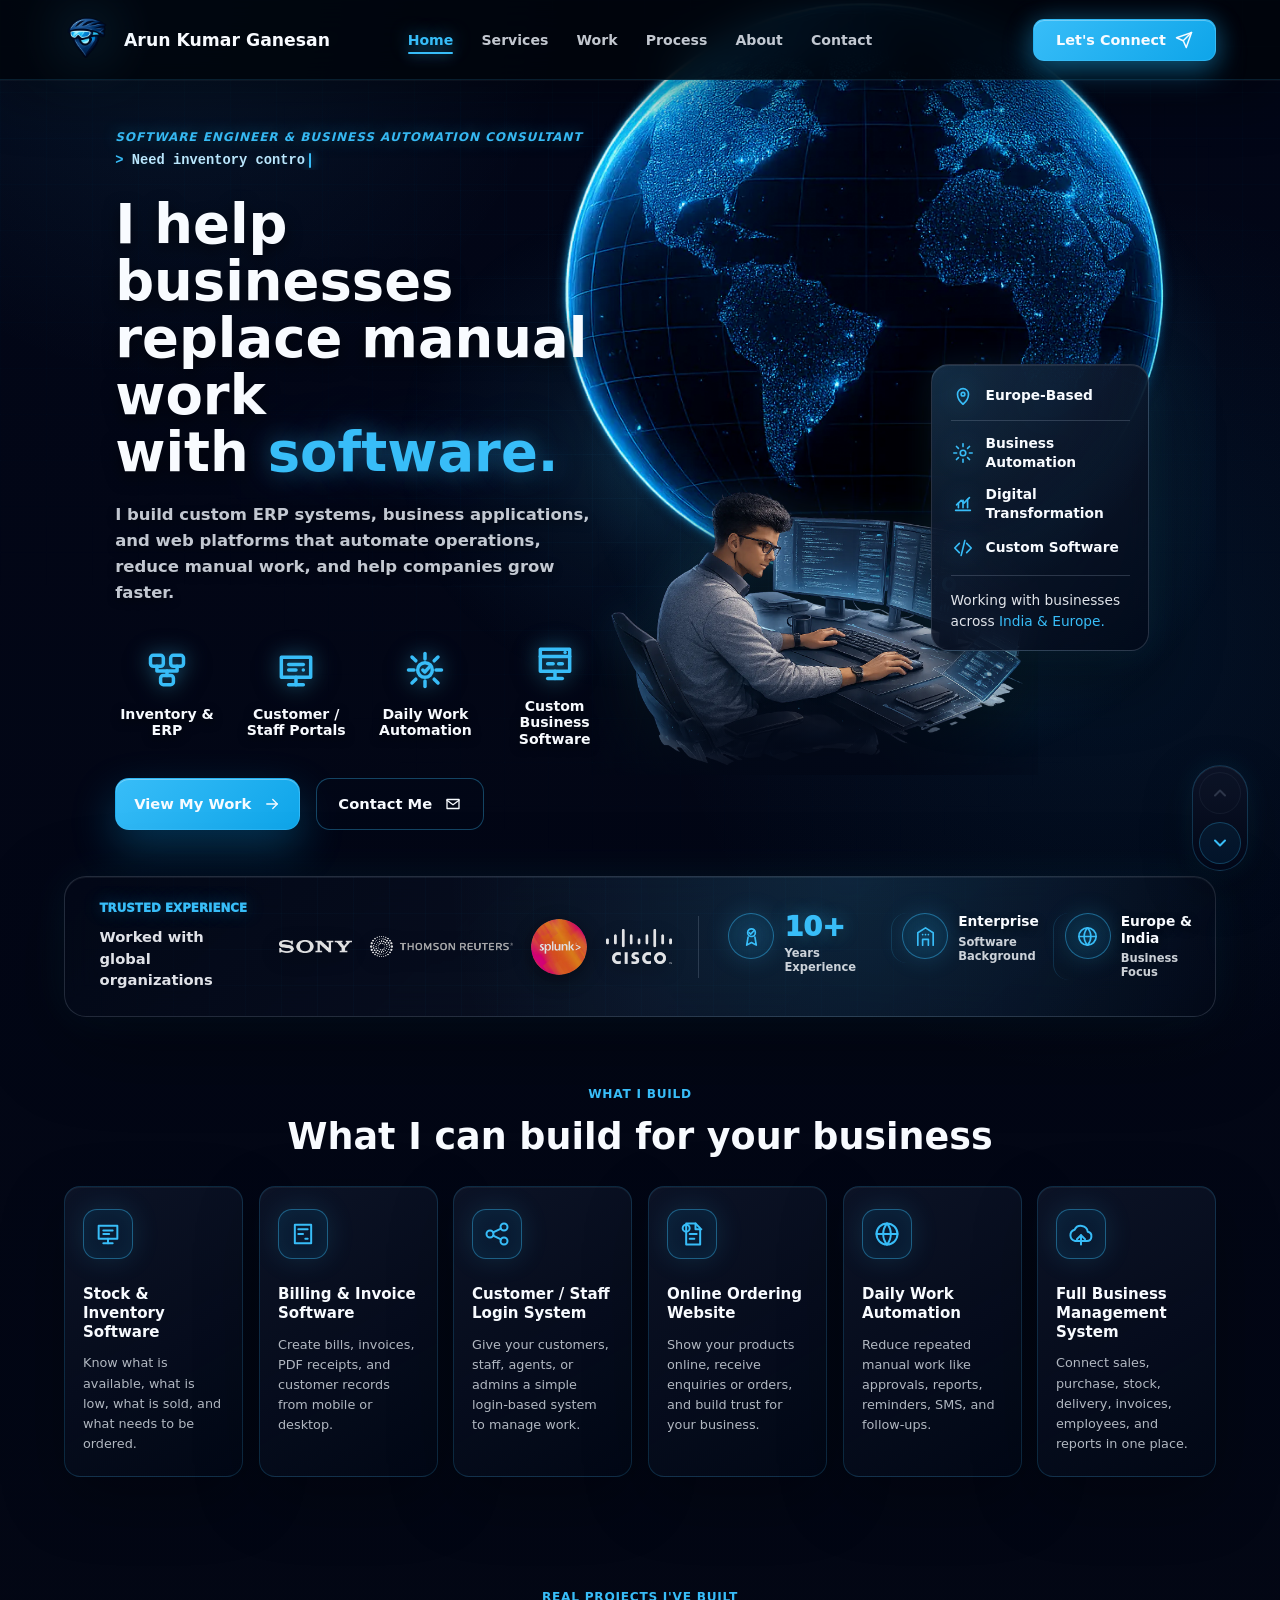
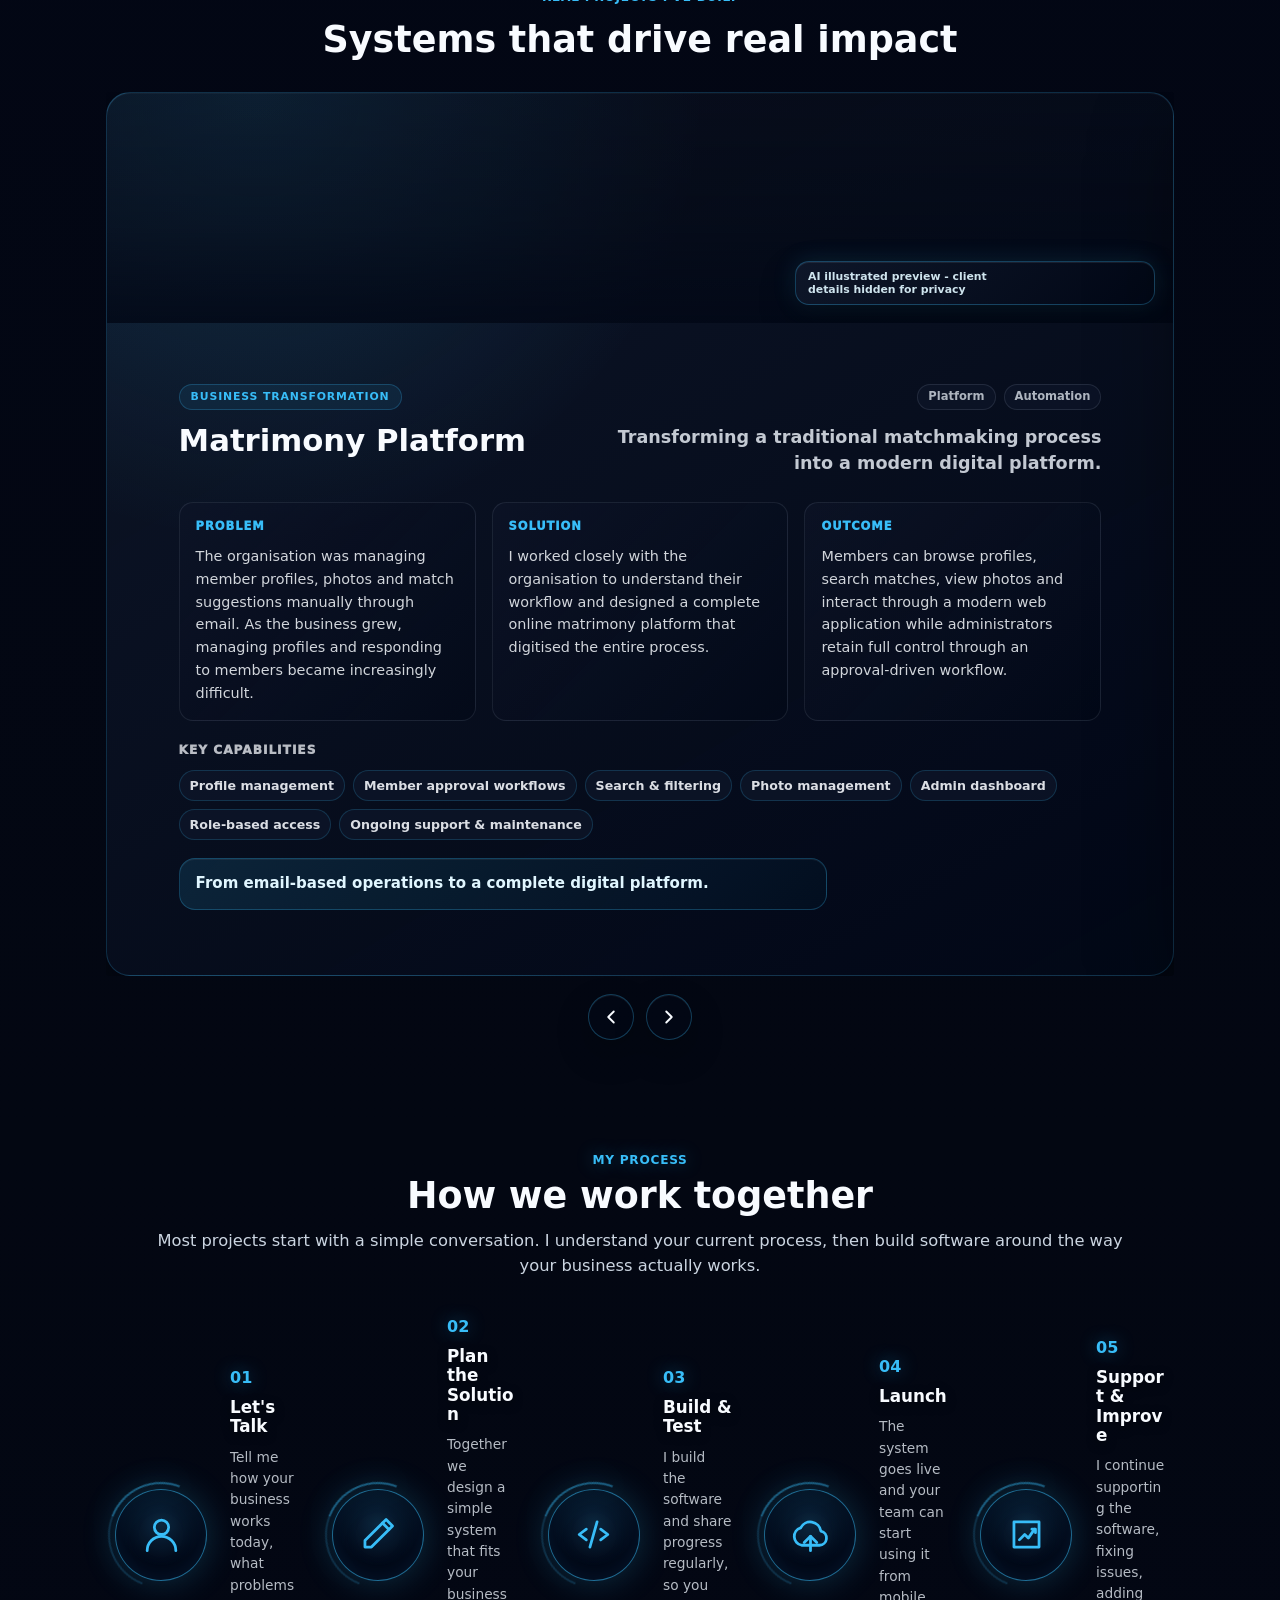
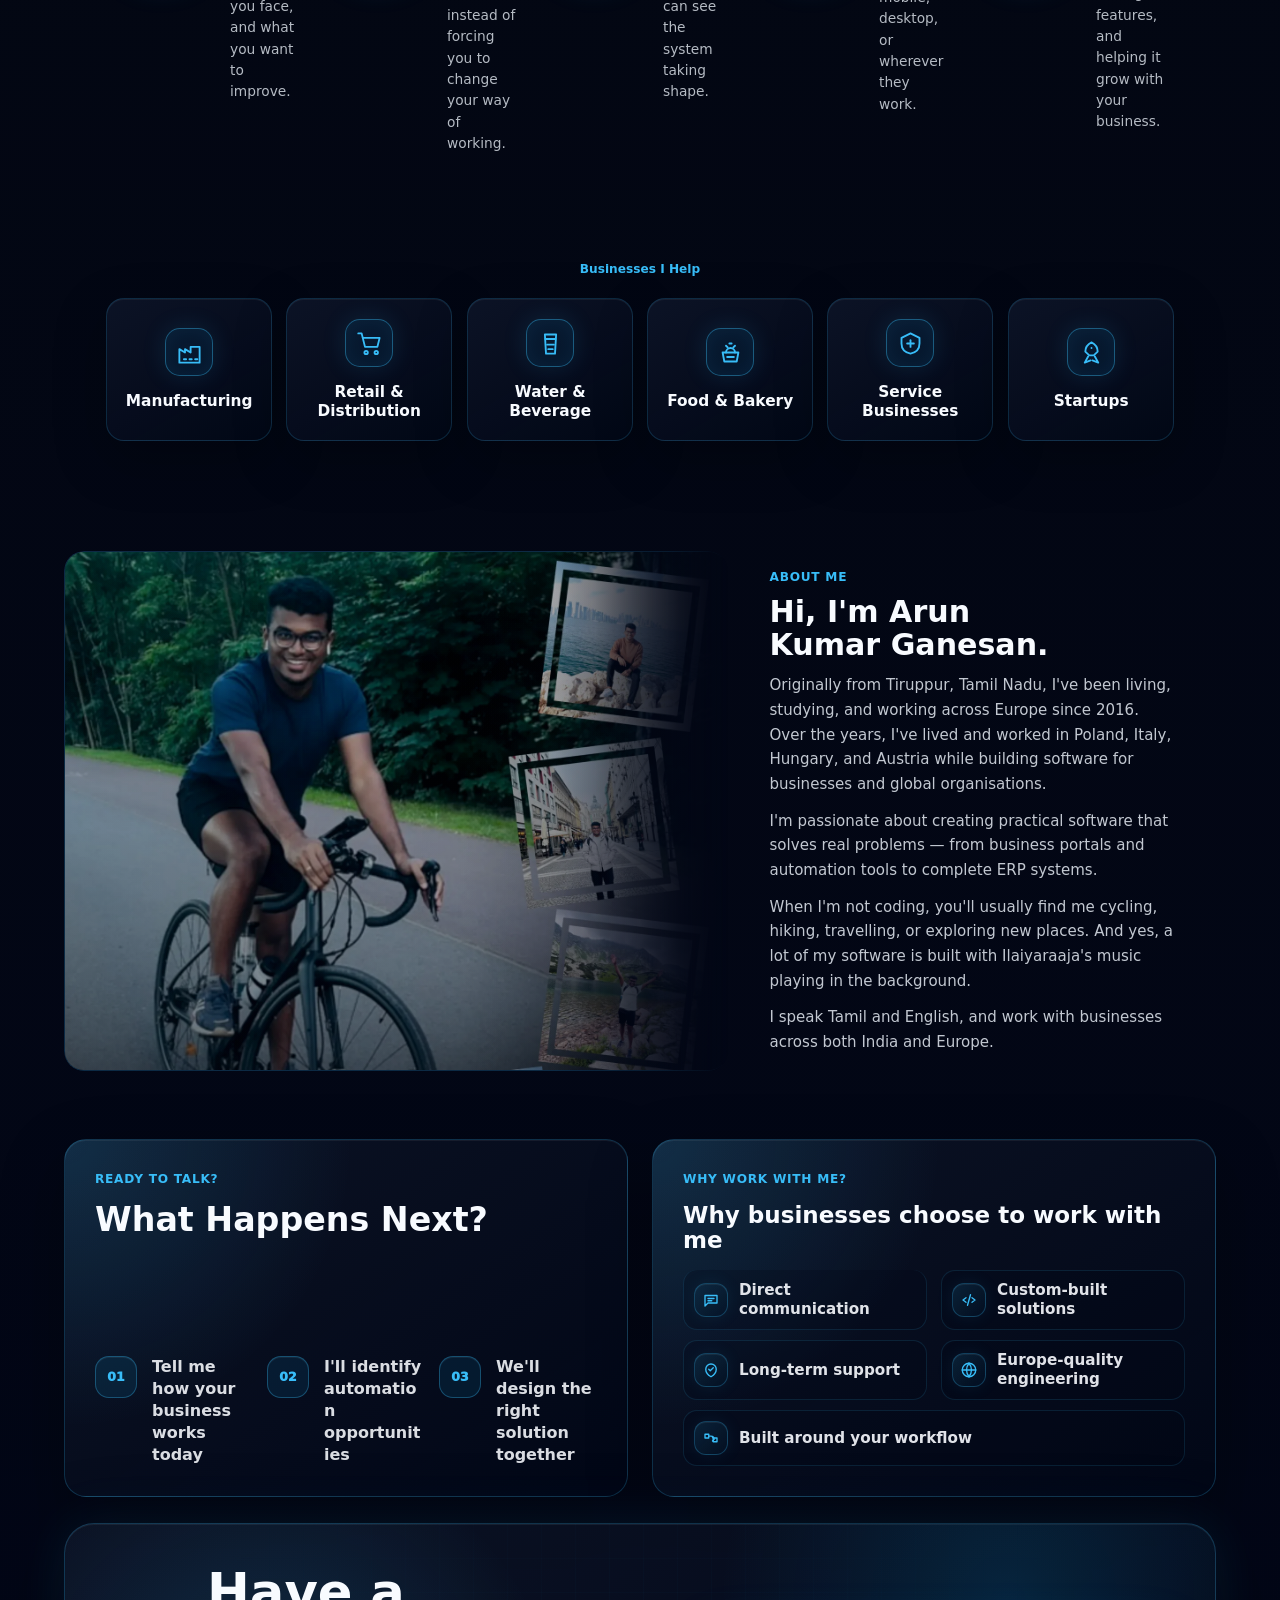
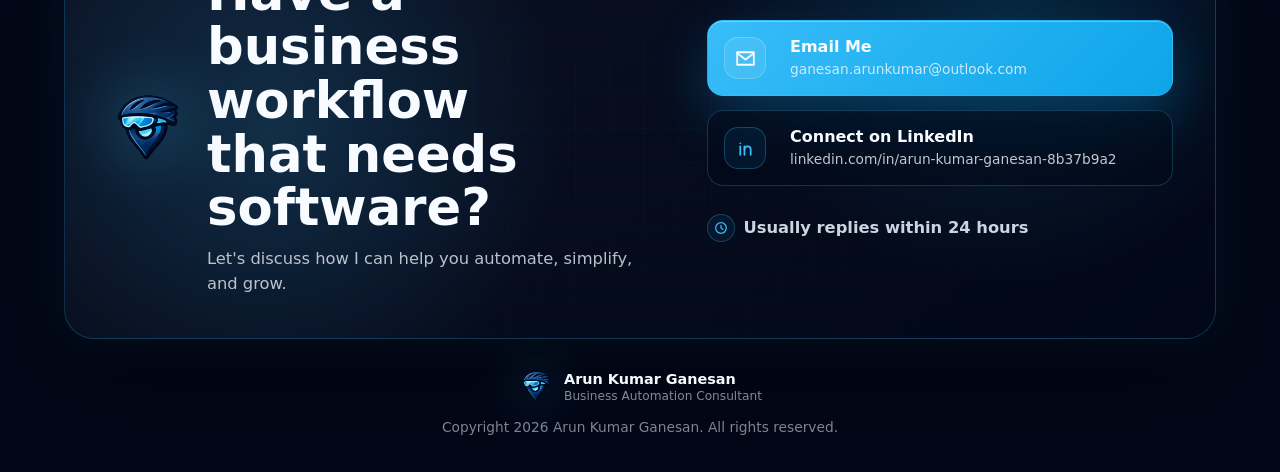
==== commit c6c68a50: "updates" ====
--- a/index.html
+++ b/index.html
@@ -3,6 +3,32 @@
   <head>
     <meta charset="utf-8" />
     <meta name="viewport" content="width=device-width, initial-scale=1" />
+    <meta name="google-site-verification" content="YOUR_VERIFICATION_CODE" />
+    <!-- Google tag (gtag.js) -->
+    <script async src="https://www.googletagmanager.com/gtag/js?id=G-4GRMVCMK4N"></script>
+    <script>
+      window.dataLayer = window.dataLayer || [];
+      function gtag() {
+        dataLayer.push(arguments);
+      }
+      gtag("js", new Date());
+
+      gtag("config", "G-4GRMVCMK4N");
+    </script>
+    <script type="text/javascript">
+      (function (c, l, a, r, i, t, y) {
+        c[a] =
+          c[a] ||
+          function () {
+            (c[a].q = c[a].q || []).push(arguments);
+          };
+        t = l.createElement(r);
+        t.async = 1;
+        t.src = "https://www.clarity.ms/tag/" + i;
+        y = l.getElementsByTagName(r)[0];
+        y.parentNode.insertBefore(t, y);
+      })(window, document, "clarity", "script", "x6uyei3rlp");
+    </script>
     <title>Arun Kumar Ganesan | Business Automation Consultant</title>
     <meta
       name="description"
@@ -28,8 +54,8 @@
       content="https://ganesanarunkumar.github.io/assets/akg-social-preview-business-automation.jpg"
     />
     <meta property="og:image:type" content="image/jpeg" />
-    <meta property="og:image:width" content="1200" />
-    <meta property="og:image:height" content="630" />
+    <meta property="og:image:width" content="1536" />
+    <meta property="og:image:height" content="1024" />
     <meta property="og:image:alt" content="Arun Kumar Ganesan business automation consultant preview" />
     <meta name="twitter:card" content="summary_large_image" />
     <meta name="twitter:title" content="Arun Kumar Ganesan | Business Automation Consultant" />
@@ -377,7 +403,7 @@
       <section id="services" class="section-block build-section" aria-labelledby="build-title">
         <div class="section-heading build-heading">
           <p class="section-kicker">WHAT I BUILD</p>
-          <h2 id="build-title">Software that solves real business problems</h2>
+          <h2 id="build-title">What I can build for your business</h2>
         </div>
 
         <div class="build-grid">
@@ -391,8 +417,8 @@
                 <path d="M8 12h5" />
               </svg>
             </span>
-            <h3>ERP Systems</h3>
-            <p>End-to-end ERP solutions for inventory, sales, purchase, billing, HR, delivery, and reporting.</p>
+            <h3>Stock &amp; Inventory Software</h3>
+            <p>Know what is available, what is low, what is sold, and what needs to be ordered.</p>
           </article>
           <article class="build-card">
             <span class="build-icon" aria-hidden="true">
@@ -403,8 +429,8 @@
                 <path d="M14 16h2" />
               </svg>
             </span>
-            <h3>Business Portals</h3>
-            <p>Customer portals, admin dashboards, internal tools, and business management systems.</p>
+            <h3>Billing &amp; Invoice Software</h3>
+            <p>Create bills, invoices, PDF receipts, and customer records from mobile or desktop.</p>
           </article>
           <article class="build-card">
             <span class="build-icon" aria-hidden="true">
@@ -416,8 +442,8 @@
                 <path d="M8.7 13.3 15.4 16.7" />
               </svg>
             </span>
-            <h3>Workflow Automation</h3>
-            <p>Automate repetitive tasks, approvals, notifications, reports, and operational workflows.</p>
+            <h3>Customer / Staff Login System</h3>
+            <p>Give your customers, staff, agents, or admins a simple login-based system to manage work.</p>
           </article>
           <article class="build-card">
             <span class="build-icon" aria-hidden="true">
@@ -429,8 +455,8 @@
                 <circle cx="7" cy="7" r="3" />
               </svg>
             </span>
-            <h3>Invoicing & Billing</h3>
-            <p>Smart invoicing systems with PDF generation, customer records, payment status, and sharing.</p>
+            <h3>Online Ordering Website</h3>
+            <p>Show your products online, receive enquiries or orders, and build trust for your business.</p>
           </article>
           <article class="build-card">
             <span class="build-icon" aria-hidden="true">
@@ -441,8 +467,8 @@
                 <path d="M12 3a14 14 0 0 0 0 18" />
               </svg>
             </span>
-            <h3>Web Applications</h3>
-            <p>Dynamic web platforms built for real users, data, search, dashboards, and business workflows.</p>
+            <h3>Daily Work Automation</h3>
+            <p>Reduce repeated manual work like approvals, reports, reminders, SMS, and follow-ups.</p>
           </article>
           <article class="build-card">
             <span class="build-icon" aria-hidden="true">
@@ -452,8 +478,8 @@
                 <path d="m8.5 16.5 3.5-3.5 3.5 3.5" />
               </svg>
             </span>
-            <h3>Cloud & DevOps</h3>
-            <p>AWS hosting, Linux servers, deployment, monitoring, backups, and continuous improvement.</p>
+            <h3>Full Business Management System</h3>
+            <p>Connect sales, purchase, stock, delivery, invoices, employees, and reports in one place.</p>
           </article>
         </div>
       </section>
@@ -957,7 +983,11 @@
       <section id="process" class="section-block process-section" aria-labelledby="process-title">
         <div class="section-heading process-heading">
           <p class="section-kicker">MY PROCESS</p>
-          <h2 id="process-title">From idea to running software</h2>
+          <h2 id="process-title">How we work together</h2>
+          <p>
+            Most projects start with a simple conversation. I understand your current process, then build software around
+            the way your business actually works.
+          </p>
         </div>
 
         <ol class="process-list">
@@ -970,8 +1000,8 @@
             </span>
             <div class="process-card">
               <span class="process-number">01</span>
-              <h3>Understand</h3>
-              <p>I learn your business, process, problems, and goals.</p>
+              <h3>Let's Talk</h3>
+              <p>Tell me how your business works today, what problems you face, and what you want to improve.</p>
             </div>
           </li>
           <li class="process-step">
@@ -983,8 +1013,8 @@
             </span>
             <div class="process-card">
               <span class="process-number">02</span>
-              <h3>Design</h3>
-              <p>I design the right software flow that fits your workflow.</p>
+              <h3>Plan the Solution</h3>
+              <p>Together we design a simple system that fits your business instead of forcing you to change your way of working.</p>
             </div>
           </li>
           <li class="process-step">
@@ -997,8 +1027,8 @@
             </span>
             <div class="process-card">
               <span class="process-number">03</span>
-              <h3>Build</h3>
-              <p>I develop clean, practical, scalable software using modern technologies.</p>
+              <h3>Build &amp; Test</h3>
+              <p>I build the software and share progress regularly, so you can see the system taking shape.</p>
             </div>
           </li>
           <li class="process-step">
@@ -1011,8 +1041,8 @@
             </span>
             <div class="process-card">
               <span class="process-number">04</span>
-              <h3>Deploy</h3>
-              <p>I deploy on secure cloud or Linux infrastructure.</p>
+              <h3>Launch</h3>
+              <p>The system goes live and your team can start using it from mobile, desktop, or wherever they work.</p>
             </div>
           </li>
           <li class="process-step">
@@ -1025,8 +1055,8 @@
             </span>
             <div class="process-card">
               <span class="process-number">05</span>
-              <h3>Improve</h3>
-              <p>I support, maintain, and continuously improve the system.</p>
+              <h3>Support &amp; Improve</h3>
+              <p>I continue supporting the software, fixing issues, adding features, and helping it grow with your business.</p>
             </div>
           </li>
         </ol>
@@ -1296,7 +1326,7 @@
           <span>Business Automation Consultant</span>
         </span>
       </a>
-      <p>Copyright 2026 Arun Kumar Ganesan. All rights reserved.</p>
+      <p>Copyright <span data-current-year>2026</span> Arun Kumar Ganesan. All rights reserved.</p>
     </footer>
   </body>
 </html>
--- a/styles.css
+++ b/styles.css
@@ -1547,13 +1547,18 @@
 
 @media (max-width: 620px) {
   .about-section {
+    width: 100vw;
+    max-width: 100vw;
     min-height: 620px;
+    margin-right: calc(50% - 50vw);
+    margin-left: calc(50% - 50vw);
     border-radius: 22px;
     background:
       linear-gradient(90deg, rgb(2 8 23 / 0.52) 0%, rgb(2 8 23 / 0.26) 54%, rgb(2 8 23 / 0.06) 100%),
       linear-gradient(180deg, rgb(2 8 23 / 0.06) 0%, rgb(2 8 23 / 0.12) 42%, rgb(2 8 23 / 0.4) 100%),
       url("assets/arun-kumar-ganesan-about-mobile.webp") 60% 50% / cover no-repeat;
-    padding: 24px;
+    padding: clamp(24px, 6vw, 30px) max(clamp(20px, 6vw, 28px), env(safe-area-inset-right, 0px))
+      clamp(24px, 6vw, 30px) max(clamp(20px, 6vw, 28px), env(safe-area-inset-left, 0px));
   }
 
   .about-section::before {
@@ -1574,7 +1579,7 @@
     justify-content: flex-end;
     min-height: 100%;
     max-width: 33ch;
-    margin: -10px 0 -10px -10px;
+    margin: -10px 0 -10px;
     border: 0;
     border-radius: 18px;
     background: linear-gradient(90deg, rgb(2 8 23 / 0.32), rgb(2 8 23 / 0.16) 72%, transparent);
@@ -1582,21 +1587,26 @@
     padding: 10px;
     backdrop-filter: none;
     text-shadow:
-      0 2px 8px rgb(0 0 0 / 0.82),
-      0 0 18px rgb(2 8 23 / 0.5);
+      0 2px 8px rgb(0 0 0 / 0.6),
+      0 0 14px rgb(2 8 23 / 0.3);
   }
 
   .about-content::before {
     display: none;
   }
 
+  .about-content .section-kicker {
+    color: rgb(56 189 248 / 0.84);
+  }
+
   .about-content h2 {
+    color: rgb(248 251 255 / 0.84);
     font-size: clamp(1.64rem, 8.1vw, 2.32rem);
   }
 
   .about-content p:not(.section-kicker) {
     margin-top: 14px;
-    color: rgb(248 251 255 / 0.94);
+    color: rgb(248 251 255 / 0.6);
     font-size: 0.98rem;
     line-height: 1.58;
   }
@@ -5962,20 +5972,61 @@
   }
 
   .credibility-stats {
-    grid-template-columns: 1fr;
-    gap: 16px;
+    grid-template-columns: repeat(2, minmax(0, 1fr));
+    gap: 12px;
   }
 
   .credibility-stats div,
   .credibility-stats div:nth-child(odd) {
-    border-left: 0;
-    border-top: 1px solid rgb(56 189 248 / 0.15);
-    padding: 16px 0 0;
+    grid-template-columns: 40px minmax(0, 1fr);
+    grid-template-areas:
+      "icon title"
+      "icon detail";
+    align-content: center;
+    align-items: center;
+    column-gap: 8px;
+    row-gap: 3px;
+    justify-items: start;
+    min-height: 88px;
+    border: 1px solid rgb(56 189 248 / 0.18);
+    border-radius: 18px;
+    background: rgb(2 8 23 / 0.34);
+    padding: 12px 10px;
+    text-align: left;
   }
 
   .credibility-stats div:first-child {
-    border-top: 0;
-    padding-top: 0;
+    border: 1px solid rgb(56 189 248 / 0.18);
+    padding: 12px 10px;
+  }
+
+  .stat-icon {
+    width: 40px;
+    height: 40px;
+  }
+
+  .credibility-stats dt,
+  .credibility-stats dd {
+    text-align: left;
+  }
+
+  .credibility-stats dt {
+    align-self: end;
+    font-size: clamp(0.78rem, 2.4vw, 0.9rem);
+  }
+
+  .credibility-stats dt strong {
+    font-size: clamp(1.46rem, 5vw, 1.78rem);
+  }
+
+  .credibility-stats dd {
+    align-self: start;
+    font-size: clamp(0.66rem, 2.1vw, 0.76rem);
+  }
+
+  .stat-icon svg {
+    width: 20px;
+    height: 20px;
   }
 }
 
@@ -6466,7 +6517,7 @@
     aspect-ratio: 1;
     border: 0;
     border-radius: 0;
-    background: url("assets/business-automation-globe-background.webp") center 48% / auto 150% no-repeat;
+    background: url("assets/business-automation-globe-background.webp") center 48% / auto 136% no-repeat;
     box-shadow: none;
     opacity: 0.98;
   }
@@ -6565,6 +6616,11 @@
     left: clamp(-255px, -12vw, -182px);
     top: clamp(-170px, -6.8vw, -112px);
     width: min(128%, 960px);
+  }
+
+  .hero-card::before {
+    background-size: auto 132%;
+    background-position: center 49%;
   }
 
   .hero-card .photo-card {
@@ -6971,3 +7027,420 @@
     transition: none;
   }
 }
+
+/* Mobile overflow containment: sizing first, overflow clipping only as a fallback. */
+*,
+*::before,
+*::after {
+  box-sizing: border-box;
+}
+
+@media (max-width: 768px) {
+  html,
+  body {
+    width: 100%;
+    max-width: 100%;
+  }
+
+  body {
+    overflow-x: hidden;
+  }
+
+  .site-header {
+    width: 100%;
+    max-width: 100%;
+    margin: 0;
+    transform: none;
+  }
+
+  main,
+  .site-footer {
+    width: min(100% - clamp(24px, 6vw, 34px), 100%);
+    max-width: 100%;
+    margin-right: auto;
+    margin-left: auto;
+  }
+
+  .hero-section,
+  .credibility-strip,
+  .section-block,
+  .contact-section,
+  .pre-contact-grid,
+  .project-carousel,
+  .project-viewport,
+  .project-grid,
+  .project-card,
+  .site-footer {
+    max-width: 100%;
+  }
+
+  .hero-section,
+  .credibility-strip,
+  .section-block,
+  .contact-section,
+  .pre-contact-grid {
+    width: 100%;
+    margin-right: auto;
+    margin-left: auto;
+  }
+
+  .hero-section,
+  .section-block,
+  .contact-section {
+    padding-right: clamp(16px, 5vw, 26px);
+    padding-left: clamp(16px, 5vw, 26px);
+  }
+
+  .hero-section::before,
+  .hero-section::after {
+    right: 0;
+    left: 0;
+    width: auto;
+    max-width: 100%;
+  }
+
+  .project-carousel {
+    width: 100%;
+  }
+
+  .project-viewport {
+    overflow: hidden;
+  }
+
+  .project-grid {
+    max-width: 100%;
+  }
+
+  .project-card {
+    min-width: 100%;
+    width: 100%;
+  }
+
+  .about-section {
+    width: 100%;
+    max-width: 100%;
+    overflow: hidden;
+  }
+
+  .about-content,
+  .contact-panel,
+  .contact-copy,
+  .project-content,
+  .project-details,
+  .story-step,
+  .next-section,
+  .why-section,
+  .industry-card,
+  .build-card,
+  .process-card {
+    min-width: 0;
+    max-width: 100%;
+  }
+
+  .build-card {
+    display: grid;
+    justify-items: center;
+    text-align: center;
+  }
+
+  .build-card h3,
+  .build-card p {
+    max-width: 24rem;
+  }
+
+  .build-icon {
+    margin-right: auto;
+    margin-left: auto;
+  }
+
+  .brand-mark {
+    overflow: hidden;
+  }
+
+  .brand-mark img {
+    transform: scale(1.78);
+  }
+
+  .hero-copy {
+    margin-right: auto;
+    margin-left: auto;
+  }
+
+  .hero-features {
+    grid-template-columns: repeat(4, minmax(0, 1fr));
+    width: min(100%, 344px);
+    margin-right: auto;
+    margin-left: auto;
+    justify-content: center;
+    justify-items: center;
+    gap: 8px;
+  }
+
+  .hero-feature {
+    width: 100%;
+    justify-items: center;
+    text-align: center;
+  }
+
+  .hero-feature > span:last-child {
+    display: block;
+    width: 100%;
+    text-align: center;
+  }
+
+  .hero-actions.hero-cta {
+    width: min(100%, 320px);
+    margin-right: auto;
+    margin-left: auto;
+    justify-content: center;
+  }
+
+  .company-row {
+    grid-template-columns: 1.16fr 1.62fr 0.54fr 0.78fr;
+    align-items: center;
+    gap: clamp(7px, 2.1vw, 12px);
+  }
+
+  .company-logo {
+    min-height: 34px;
+  }
+
+  .logo-sony img {
+    max-height: clamp(17px, 4.7vw, 23px);
+  }
+
+  .logo-thomson img {
+    max-height: clamp(21px, 5.4vw, 28px);
+  }
+
+  .logo-splunk img {
+    max-height: clamp(24px, 6.4vw, 34px);
+  }
+
+  .logo-cisco img {
+    max-height: clamp(20px, 5.2vw, 28px);
+  }
+
+  .scroll-nav {
+    right: max(10px, env(safe-area-inset-right, 0px));
+    max-width: calc(100% - 20px);
+  }
+
+  img,
+  picture,
+  svg {
+    max-width: 100%;
+  }
+}
+
+@media (max-width: 620px) {
+  .about-section {
+    width: 100vw;
+    max-width: 100vw;
+    margin-right: calc(50% - 50vw);
+    margin-left: calc(50% - 50vw);
+    border-radius: 0;
+  }
+}
+
+@media (max-width: 520px) {
+  .build-grid,
+  .service-list,
+  .process-list,
+  .next-list,
+  .why-list,
+  .project-story {
+    grid-template-columns: 1fr;
+  }
+
+  .project-story,
+  .story-step {
+    gap: 12px;
+  }
+
+  .story-step {
+    grid-template-columns: 1fr;
+  }
+
+  .industries-grid {
+    grid-template-columns: repeat(2, minmax(0, 1fr));
+    gap: 10px;
+  }
+
+  .hero-actions.hero-cta {
+    grid-template-columns: repeat(2, minmax(0, 1fr));
+    gap: 10px;
+  }
+
+  .hero-cta .button {
+    min-height: 50px;
+    padding-right: 8px;
+    padding-left: 8px;
+    font-size: clamp(0.72rem, 3.15vw, 0.86rem);
+  }
+
+  .hero-cta .button-icon svg {
+    width: 14px;
+    height: 14px;
+  }
+
+  .contact-section.contact-redesign {
+    padding: 16px;
+  }
+
+  .contact-panel {
+    gap: 14px;
+  }
+
+  .contact-actions {
+    grid-template-columns: repeat(2, minmax(0, 1fr));
+    gap: 10px;
+  }
+
+  .contact-card {
+    min-height: 78px;
+    gap: 7px;
+    padding: 10px 8px;
+  }
+
+  .contact-card-icon {
+    width: 30px;
+    height: 30px;
+    border-radius: 10px;
+  }
+
+  .contact-card-icon svg {
+    width: 16px;
+    height: 16px;
+  }
+
+  .contact-card strong {
+    font-size: 0.82rem;
+  }
+
+  .contact-response-time {
+    grid-column: 1 / -1;
+    margin-top: 0;
+  }
+
+  .credibility-stats {
+    grid-template-columns: repeat(2, minmax(0, 1fr));
+    gap: 10px;
+  }
+
+  .credibility-stats div,
+  .credibility-stats div:nth-child(odd),
+  .credibility-stats div:first-child {
+    grid-template-columns: 38px minmax(0, 1fr);
+    grid-template-areas:
+      "icon title"
+      "icon detail";
+    align-content: center;
+    align-items: center;
+    column-gap: 8px;
+    row-gap: 3px;
+    justify-items: start;
+    min-height: 86px;
+    border: 1px solid rgb(56 189 248 / 0.18);
+    border-radius: 18px;
+    background: rgb(2 8 23 / 0.34);
+    padding: 11px 9px;
+    text-align: left;
+  }
+
+  .stat-icon {
+    width: 38px;
+    height: 38px;
+  }
+
+  .stat-icon svg {
+    width: 19px;
+    height: 19px;
+  }
+
+  .credibility-stats dt {
+    font-size: clamp(0.76rem, 3.2vw, 0.86rem);
+    line-height: 1.12;
+    text-align: left;
+  }
+
+  .credibility-stats dt strong {
+    font-size: clamp(1.42rem, 6.2vw, 1.72rem);
+  }
+
+  .credibility-stats dd {
+    font-size: clamp(0.64rem, 2.8vw, 0.74rem);
+    line-height: 1.18;
+    text-align: left;
+  }
+
+  .company-row {
+    grid-template-columns: 1.08fr 1.58fr 0.54fr 0.74fr;
+    gap: 8px;
+  }
+
+  .company-logo {
+    min-height: 32px;
+  }
+
+  .logo-sony img {
+    max-height: clamp(15px, 4.3vw, 18px);
+  }
+
+  .logo-thomson img {
+    max-height: clamp(18px, 5vw, 22px);
+  }
+
+  .logo-splunk img {
+    max-height: clamp(20px, 6vw, 25px);
+  }
+
+  .logo-cisco img {
+    max-height: clamp(17px, 4.8vw, 22px);
+  }
+
+  .industry-card {
+    min-width: 0;
+    padding-right: 8px;
+    padding-left: 8px;
+  }
+}
+
+@media (max-width: 680px) {
+  .projects-section {
+    width: 100vw;
+    max-width: 100vw;
+    margin-right: calc(50% - 50vw);
+    margin-left: calc(50% - 50vw);
+    padding-right: 0;
+    padding-left: 0;
+  }
+
+  .projects-heading {
+    padding-right: clamp(16px, 5vw, 24px);
+    padding-left: clamp(16px, 5vw, 24px);
+  }
+
+  .project-carousel {
+    width: 100%;
+    max-width: 100%;
+  }
+
+  .project-viewport {
+    margin: 0;
+    border-radius: 0;
+    padding: 0 clamp(8px, 2.5vw, 12px);
+  }
+
+  .project-card {
+    width: 100%;
+    min-width: 100%;
+  }
+
+  .project-visual {
+    width: 100%;
+    max-width: none;
+    justify-self: stretch;
+    border-radius: 16px;
+  }
+}
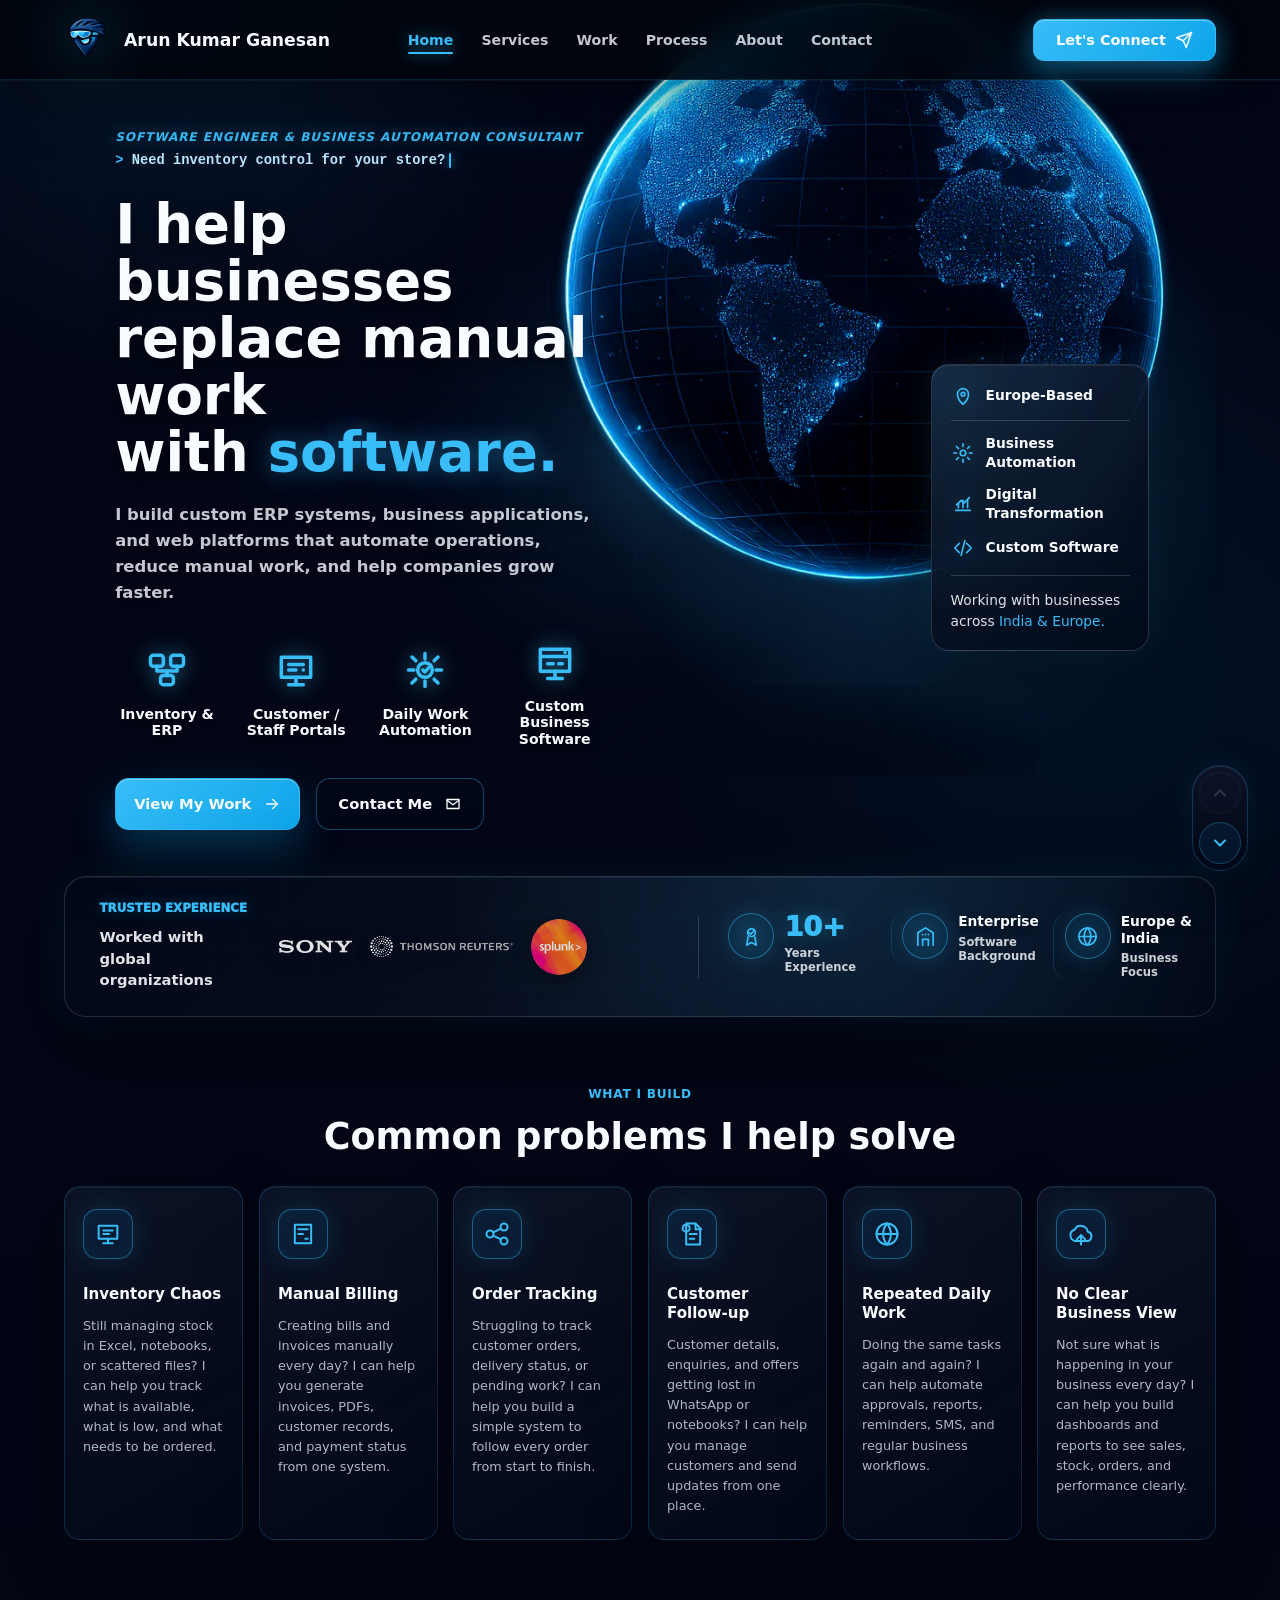
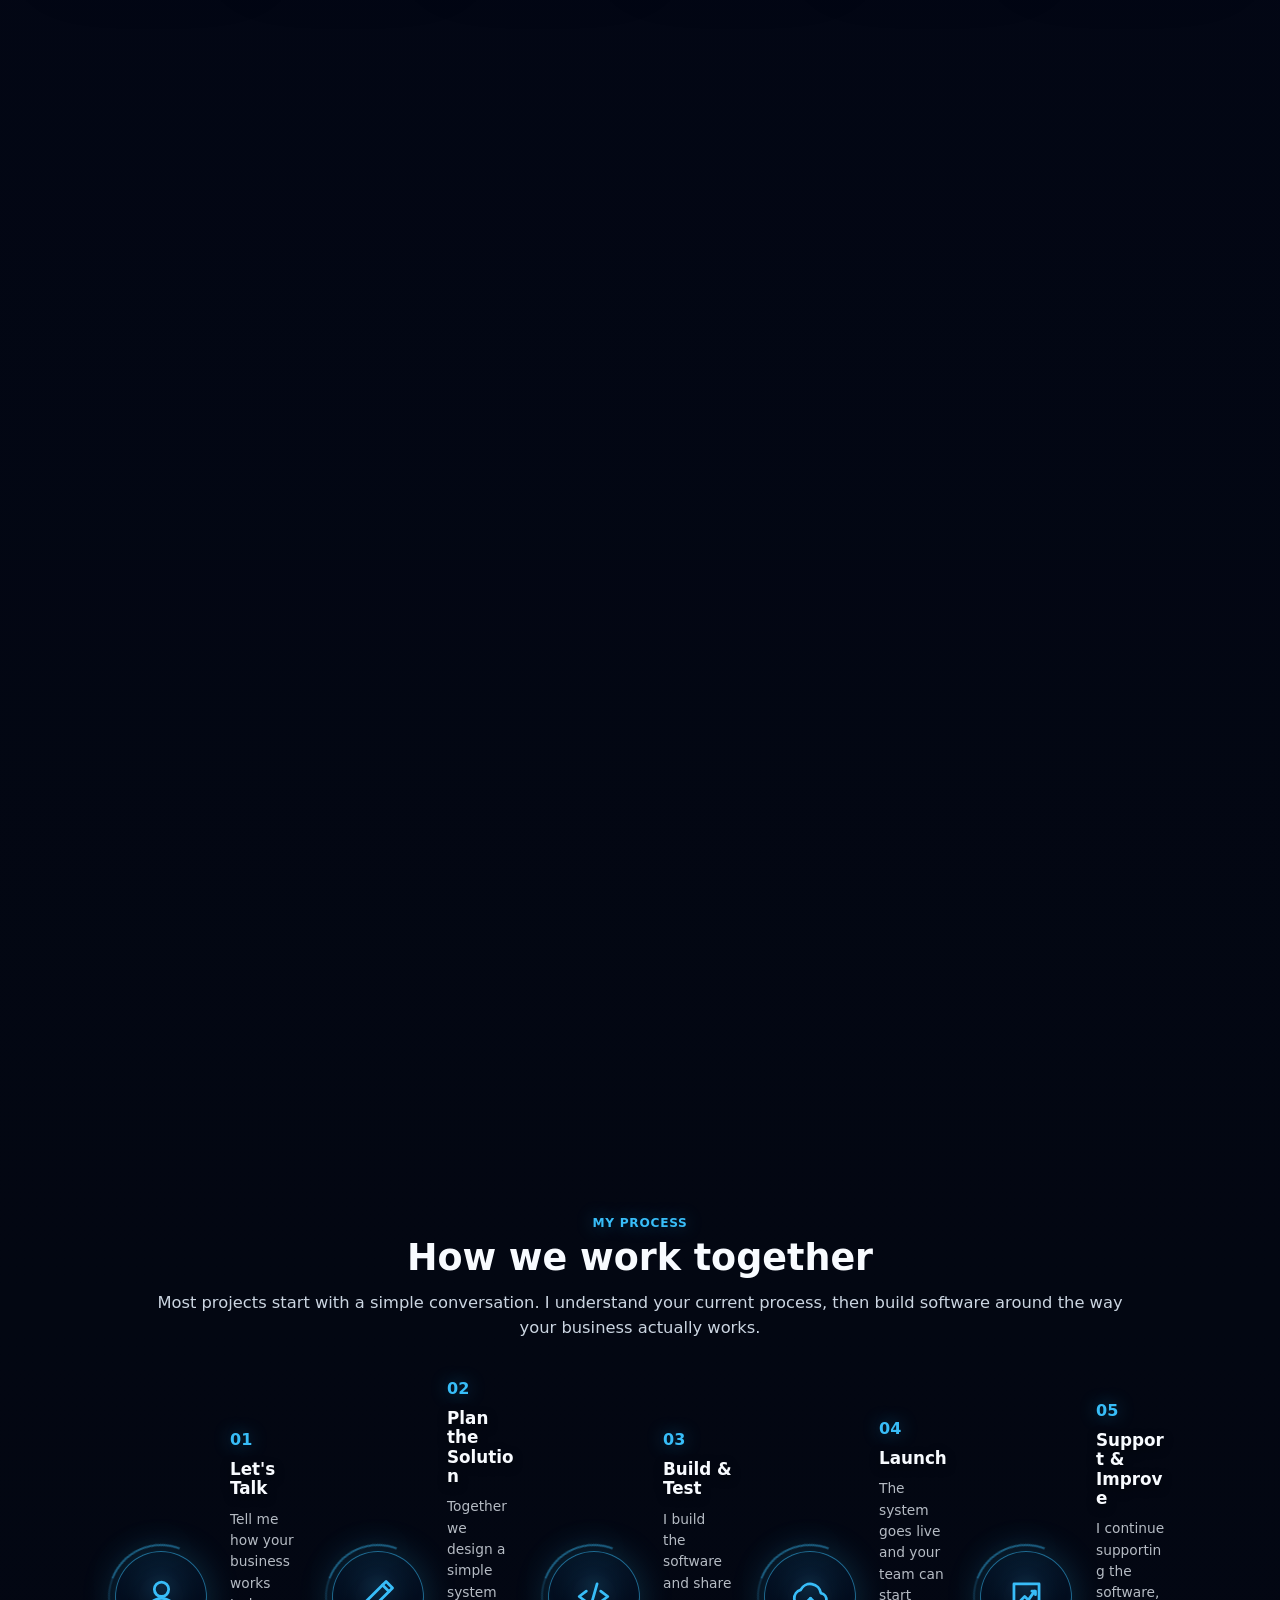
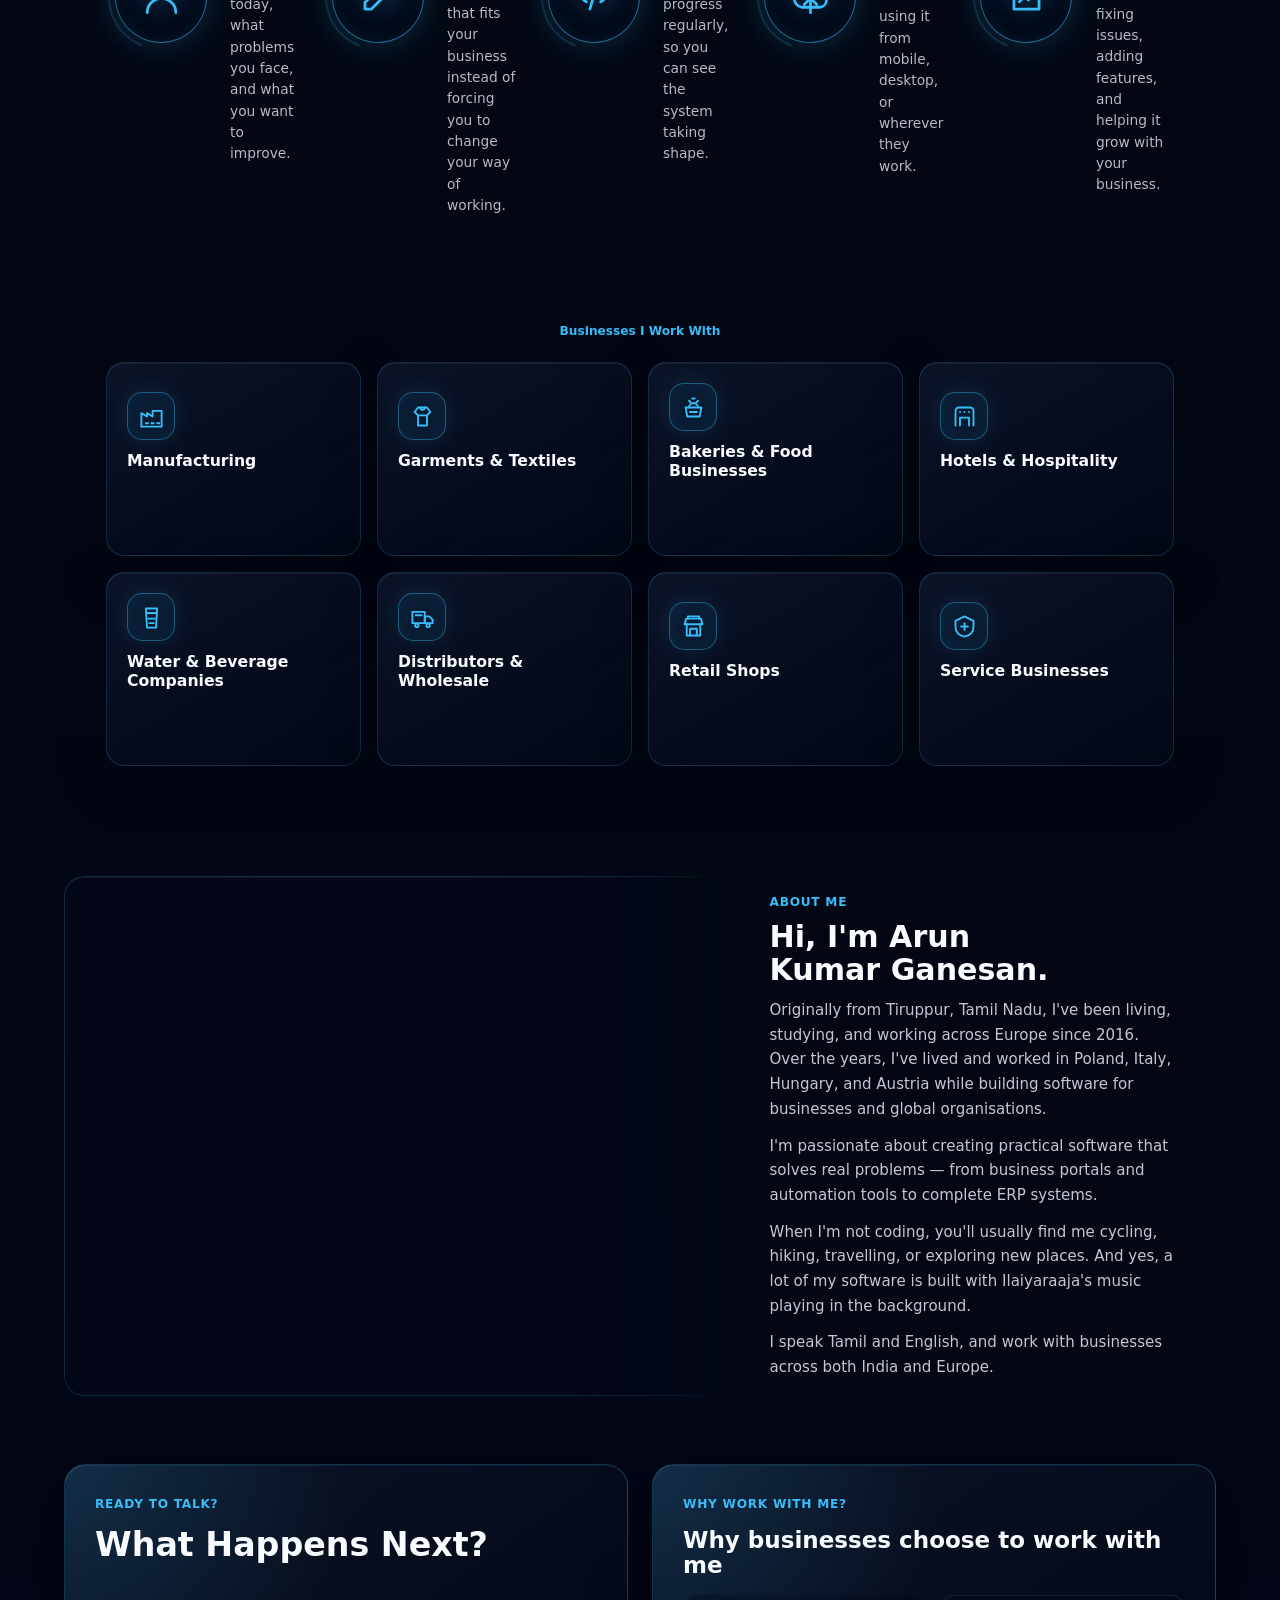
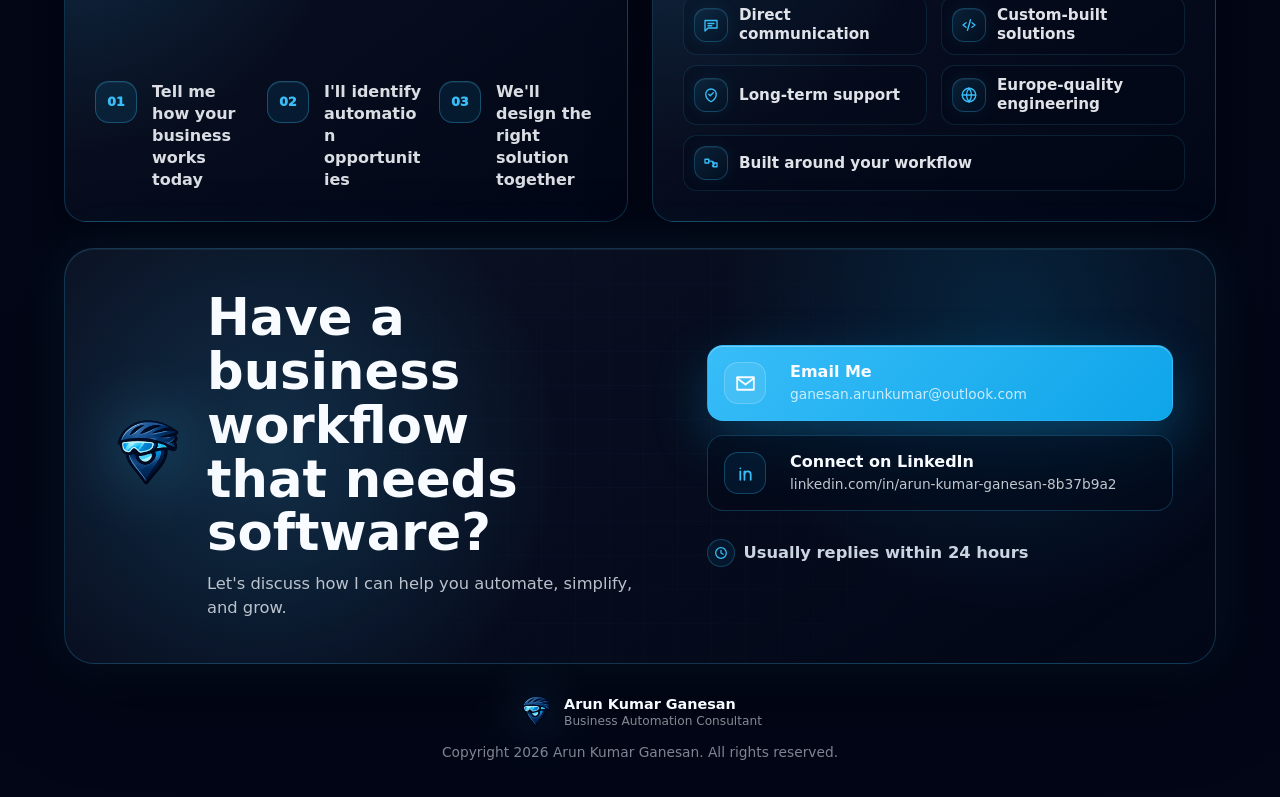
==== commit 4c9bec53: "Update portfolio sections and responsive styling" ====
--- a/index.html
+++ b/index.html
@@ -403,7 +403,7 @@
       <section id="services" class="section-block build-section" aria-labelledby="build-title">
         <div class="section-heading build-heading">
           <p class="section-kicker">WHAT I BUILD</p>
-          <h2 id="build-title">What I can build for your business</h2>
+          <h2 id="build-title">Common problems I help solve</h2>
         </div>
 
         <div class="build-grid">
@@ -417,8 +417,11 @@
                 <path d="M8 12h5" />
               </svg>
             </span>
-            <h3>Stock &amp; Inventory Software</h3>
-            <p>Know what is available, what is low, what is sold, and what needs to be ordered.</p>
+            <h3>Inventory Chaos</h3>
+            <p>
+              Still managing stock in Excel, notebooks, or scattered files? I can help you track what is available, what
+              is low, and what needs to be ordered.
+            </p>
           </article>
           <article class="build-card">
             <span class="build-icon" aria-hidden="true">
@@ -429,8 +432,11 @@
                 <path d="M14 16h2" />
               </svg>
             </span>
-            <h3>Billing &amp; Invoice Software</h3>
-            <p>Create bills, invoices, PDF receipts, and customer records from mobile or desktop.</p>
+            <h3>Manual Billing</h3>
+            <p>
+              Creating bills and invoices manually every day? I can help you generate invoices, PDFs, customer records,
+              and payment status from one system.
+            </p>
           </article>
           <article class="build-card">
             <span class="build-icon" aria-hidden="true">
@@ -442,8 +448,11 @@
                 <path d="M8.7 13.3 15.4 16.7" />
               </svg>
             </span>
-            <h3>Customer / Staff Login System</h3>
-            <p>Give your customers, staff, agents, or admins a simple login-based system to manage work.</p>
+            <h3>Order Tracking</h3>
+            <p>
+              Struggling to track customer orders, delivery status, or pending work? I can help you build a simple system
+              to follow every order from start to finish.
+            </p>
           </article>
           <article class="build-card">
             <span class="build-icon" aria-hidden="true">
@@ -455,8 +464,11 @@
                 <circle cx="7" cy="7" r="3" />
               </svg>
             </span>
-            <h3>Online Ordering Website</h3>
-            <p>Show your products online, receive enquiries or orders, and build trust for your business.</p>
+            <h3>Customer Follow-up</h3>
+            <p>
+              Customer details, enquiries, and offers getting lost in WhatsApp or notebooks? I can help you manage
+              customers and send updates from one place.
+            </p>
           </article>
           <article class="build-card">
             <span class="build-icon" aria-hidden="true">
@@ -467,8 +479,11 @@
                 <path d="M12 3a14 14 0 0 0 0 18" />
               </svg>
             </span>
-            <h3>Daily Work Automation</h3>
-            <p>Reduce repeated manual work like approvals, reports, reminders, SMS, and follow-ups.</p>
+            <h3>Repeated Daily Work</h3>
+            <p>
+              Doing the same tasks again and again? I can help automate approvals, reports, reminders, SMS, and regular
+              business workflows.
+            </p>
           </article>
           <article class="build-card">
             <span class="build-icon" aria-hidden="true">
@@ -478,8 +493,11 @@
                 <path d="m8.5 16.5 3.5-3.5 3.5 3.5" />
               </svg>
             </span>
-            <h3>Full Business Management System</h3>
-            <p>Connect sales, purchase, stock, delivery, invoices, employees, and reports in one place.</p>
+            <h3>No Clear Business View</h3>
+            <p>
+              Not sure what is happening in your business every day? I can help you build dashboards and reports to see
+              sales, stock, orders, and performance clearly.
+            </p>
           </article>
         </div>
       </section>
@@ -1064,11 +1082,11 @@
 
       <section class="section-block industries-section" aria-labelledby="industries-title">
         <div class="section-heading industries-heading">
-          <h2 id="industries-title" class="section-kicker">Businesses I Help</h2>
+          <h2 id="industries-title" class="section-kicker">Businesses I Work With</h2>
         </div>
 
         <div class="industries-grid">
-          <article class="industry-card">
+          <article class="industry-card" tabindex="0" aria-label="Manufacturing: Inventory, Production, Purchase, Billing">
             <span class="industry-icon" aria-hidden="true">
               <svg viewBox="0 0 24 24" focusable="false">
                 <path d="M3 21V9l5 3V9l5 3V7h8v14z" />
@@ -1078,30 +1096,20 @@
               </svg>
             </span>
             <h3>Manufacturing</h3>
+            <p>Inventory • Production • Purchase • Billing</p>
           </article>
-          <article class="industry-card">
+          <article class="industry-card" tabindex="0" aria-label="Garments and Textiles: Stock, Orders, Production, Dispatch">
             <span class="industry-icon" aria-hidden="true">
               <svg viewBox="0 0 24 24" focusable="false">
-                <path d="M6 7h15l-2 8H8z" />
-                <path d="M6 7 5 3H2" />
-                <circle cx="9" cy="20" r="1.5" />
-                <circle cx="18" cy="20" r="1.5" />
-              </svg>
-            </span>
-            <h3>Retail & Distribution</h3>
+                <path d="M8 4h8l3 4-3 3v9H8v-9L5 8z" />
+                <path d="M10 4a2 2 0 0 0 4 0" />
+                <path d="M8 11h8" />
+              </svg>
+            </span>
+            <h3>Garments &amp; Textiles</h3>
+            <p>Stock • Orders • Production • Dispatch</p>
           </article>
-          <article class="industry-card">
-            <span class="industry-icon" aria-hidden="true">
-              <svg viewBox="0 0 24 24" focusable="false">
-                <path d="M7 4h10l-1 17H8z" />
-                <path d="M7.5 8h9" />
-                <path d="M9 13h6" />
-                <path d="M10 17h4" />
-              </svg>
-            </span>
-            <h3>Water &amp; Beverage</h3>
-          </article>
-          <article class="industry-card">
+          <article class="industry-card" tabindex="0" aria-label="Bakeries and Food Businesses: Orders, Inventory, Invoices, Customers">
             <span class="industry-icon" aria-hidden="true">
               <svg viewBox="0 0 24 24" focusable="false">
                 <path d="M5 12h14l-1.5 8h-11z" />
@@ -1112,9 +1120,60 @@
                 <path d="M16 6 14.5 7.5" />
               </svg>
             </span>
-            <h3>Food &amp; Bakery</h3>
+            <h3>Bakeries &amp; Food Businesses</h3>
+            <p>Orders • Inventory • Invoices • Customers</p>
           </article>
-          <article class="industry-card">
+          <article class="industry-card" tabindex="0" aria-label="Hotels and Hospitality: Bookings, Billing, Inventory, Operations">
+            <span class="industry-icon" aria-hidden="true">
+              <svg viewBox="0 0 24 24" focusable="false">
+                <path d="M4 20V7a3 3 0 0 1 3-3h10a3 3 0 0 1 3 3v13" />
+                <path d="M8 20v-7h8v7" />
+                <path d="M8 8h.01" />
+                <path d="M12 8h.01" />
+                <path d="M16 8h.01" />
+              </svg>
+            </span>
+            <h3>Hotels &amp; Hospitality</h3>
+            <p>Bookings • Billing • Inventory • Operations</p>
+          </article>
+          <article class="industry-card" tabindex="0" aria-label="Water and Beverage Companies: Orders, Delivery, Inventory, Distribution">
+            <span class="industry-icon" aria-hidden="true">
+              <svg viewBox="0 0 24 24" focusable="false">
+                <path d="M7 4h10l-1 17H8z" />
+                <path d="M7.5 8h9" />
+                <path d="M9 13h6" />
+                <path d="M10 17h4" />
+              </svg>
+            </span>
+            <h3>Water &amp; Beverage Companies</h3>
+            <p>Orders • Delivery • Inventory • Distribution</p>
+          </article>
+          <article class="industry-card" tabindex="0" aria-label="Distributors and Wholesale: Stock, Sales, Delivery, Reports">
+            <span class="industry-icon" aria-hidden="true">
+              <svg viewBox="0 0 24 24" focusable="false">
+                <path d="M3 7h11v10H3z" />
+                <path d="M14 11h4l3 3v3h-7z" />
+                <circle cx="7" cy="19" r="1.5" />
+                <circle cx="17" cy="19" r="1.5" />
+                <path d="M6 10h5" />
+              </svg>
+            </span>
+            <h3>Distributors &amp; Wholesale</h3>
+            <p>Stock • Sales • Delivery • Reports</p>
+          </article>
+          <article class="industry-card" tabindex="0" aria-label="Retail Shops: Billing, Inventory, Customers, Reports">
+            <span class="industry-icon" aria-hidden="true">
+              <svg viewBox="0 0 24 24" focusable="false">
+                <path d="M4 10h16l-1.5-5h-13z" />
+                <path d="M6 10v10h12V10" />
+                <path d="M9 20v-6h6v6" />
+                <path d="M7 5V3h10v2" />
+              </svg>
+            </span>
+            <h3>Retail Shops</h3>
+            <p>Billing • Inventory • Customers • Reports</p>
+          </article>
+          <article class="industry-card" tabindex="0" aria-label="Service Businesses: Customers, Staff, Scheduling, Operations">
             <span class="industry-icon" aria-hidden="true">
               <svg viewBox="0 0 24 24" focusable="false">
                 <path d="M12 3 4 7v5c0 5 3.3 8 8 9 4.7-1 8-4 8-9V7z" />
@@ -1123,17 +1182,7 @@
               </svg>
             </span>
             <h3>Service Businesses</h3>
-          </article>
-          <article class="industry-card">
-            <span class="industry-icon" aria-hidden="true">
-              <svg viewBox="0 0 24 24" focusable="false">
-                <path d="M12 3c3.5 1.8 5.5 4.7 5.5 8.2L14 14.5h-4l-3.5-3.3C6.5 7.7 8.5 4.8 12 3z" />
-                <path d="M12 8h.01" />
-                <path d="M9 15.5 6 21l5.2-2" />
-                <path d="M15 15.5 18 21l-5.2-2" />
-              </svg>
-            </span>
-            <h3>Startups</h3>
+            <p>Customers • Staff • Scheduling • Operations</p>
           </article>
         </div>
       </section>
--- a/styles.css
+++ b/styles.css
@@ -2703,17 +2703,19 @@
 
 .industries-grid {
   display: grid;
-  grid-template-columns: repeat(6, minmax(0, 1fr));
-  gap: 14px;
-  margin-top: 22px;
+  grid-template-columns: repeat(4, minmax(0, 1fr));
+  gap: 16px;
+  margin-top: 24px;
 }
 
 .industry-card {
-  display: grid;
-  justify-items: center;
+  position: relative;
+  display: grid;
+  grid-template-rows: auto auto minmax(2.7em, auto);
+  justify-items: start;
   align-content: center;
-  gap: 16px;
-  min-height: 142px;
+  gap: 12px;
+  min-height: 178px;
   border: 1px solid rgb(56 189 248 / 0.18);
   border-radius: 18px;
   background:
@@ -2722,22 +2724,55 @@
   box-shadow:
     0 18px 52px rgb(0 0 0 / 0.25),
     inset 0 1px 0 rgb(255 255 255 / 0.055);
-  padding: 20px 14px;
-  text-align: center;
+  overflow: hidden;
+  padding: 20px;
+  text-align: left;
+  cursor: pointer;
   transition:
     transform 170ms ease,
     border-color 170ms ease,
-    box-shadow 170ms ease;
+    box-shadow 170ms ease,
+    background 170ms ease;
+}
+
+.industry-card::before {
+  position: absolute;
+  inset: auto 16px 12px;
+  height: 1px;
+  background: linear-gradient(90deg, transparent, rgb(56 189 248 / 0.32), transparent);
+  content: "";
+  opacity: 0;
+  transform: scaleX(0.7);
+  transition:
+    opacity 170ms ease,
+    transform 170ms ease;
+  pointer-events: none;
 }
 
 .industry-card:hover,
+.industry-card:focus,
 .industry-card:focus-within {
   transform: translateY(-4px);
   border-color: rgb(56 189 248 / 0.58);
+  background:
+    linear-gradient(150deg, rgb(15 23 42 / 0.9), rgb(2 8 23 / 0.76)),
+    rgb(2 8 23 / 0.8);
   box-shadow:
     0 24px 62px rgb(0 0 0 / 0.32),
     0 0 36px rgb(56 189 248 / 0.15),
     inset 0 1px 0 rgb(255 255 255 / 0.08);
+}
+
+.industry-card:hover::before,
+.industry-card:focus::before,
+.industry-card:focus-within::before {
+  opacity: 1;
+  transform: scaleX(1);
+}
+
+.industry-card:focus-visible {
+  outline: 2px solid rgb(56 189 248 / 0.72);
+  outline-offset: 4px;
 }
 
 .industry-icon {
@@ -2752,6 +2787,20 @@
   box-shadow:
     0 0 24px rgb(56 189 248 / 0.13),
     inset 0 0 18px rgb(56 189 248 / 0.06);
+  transition:
+    border-color 170ms ease,
+    box-shadow 170ms ease,
+    transform 170ms ease;
+}
+
+.industry-card:hover .industry-icon,
+.industry-card:focus .industry-icon,
+.industry-card:focus-within .industry-icon {
+  border-color: rgb(125 211 252 / 0.76);
+  box-shadow:
+    0 0 30px rgb(56 189 248 / 0.24),
+    inset 0 0 20px rgb(56 189 248 / 0.08);
+  transform: translateY(-2px);
 }
 
 .industry-icon svg {
@@ -2766,13 +2815,35 @@
 
 .industry-card h3 {
   color: #f8fbff;
-  font-size: 0.96rem;
-  line-height: 1.22;
+  font-size: clamp(0.98rem, 1.15vw, 1.12rem);
+  line-height: 1.18;
+}
+
+.industry-card p {
+  margin: 0;
+  color: rgb(226 232 240 / 0.78);
+  font-size: clamp(0.76rem, 0.9vw, 0.9rem);
+  font-weight: 750;
+  line-height: 1.36;
+  opacity: 0;
+  transform: translateY(7px);
+  transition:
+    opacity 170ms ease,
+    transform 170ms ease,
+    color 170ms ease;
+}
+
+.industry-card:hover p,
+.industry-card:focus p,
+.industry-card:focus-within p {
+  color: rgb(226 232 240 / 0.92);
+  opacity: 1;
+  transform: translateY(0);
 }
 
 @media (max-width: 980px) {
   .industries-grid {
-    grid-template-columns: repeat(3, minmax(0, 1fr));
+    grid-template-columns: repeat(2, minmax(0, 1fr));
   }
 }
 
@@ -2782,11 +2853,32 @@
   }
 
   .industry-card {
-    min-height: 132px;
-  }
-}
-
-@media (max-width: 420px) {
+    min-height: 168px;
+    gap: 10px;
+    padding: 16px 12px;
+  }
+
+  .industry-icon {
+    width: 42px;
+    height: 42px;
+    border-radius: 13px;
+  }
+
+  .industry-icon svg {
+    width: 23px;
+    height: 23px;
+  }
+
+  .industry-card h3 {
+    font-size: clamp(0.82rem, 3.35vw, 0.98rem);
+  }
+
+  .industry-card p {
+    font-size: clamp(0.68rem, 2.85vw, 0.78rem);
+  }
+}
+
+@media (max-width: 380px) {
   .industries-grid {
     grid-template-columns: 1fr;
   }
@@ -7444,3 +7536,45 @@
     border-radius: 16px;
   }
 }
+
+@media (max-width: 720px) {
+  .industries-grid {
+    grid-template-columns: repeat(2, minmax(0, 1fr));
+    gap: 12px;
+  }
+
+  .industry-card {
+    min-height: 168px;
+    gap: 10px;
+    padding: 16px 12px;
+  }
+
+  .industry-icon {
+    width: 42px;
+    height: 42px;
+    border-radius: 13px;
+  }
+
+  .industry-icon svg {
+    width: 23px;
+    height: 23px;
+  }
+
+  .industry-card h3 {
+    font-size: clamp(0.82rem, 3.35vw, 0.98rem);
+  }
+
+  .industry-card p {
+    font-size: clamp(0.68rem, 2.85vw, 0.78rem);
+  }
+}
+
+@media (max-width: 380px) {
+  .industries-grid {
+    grid-template-columns: 1fr;
+  }
+
+  .industry-card {
+    min-height: 152px;
+  }
+}
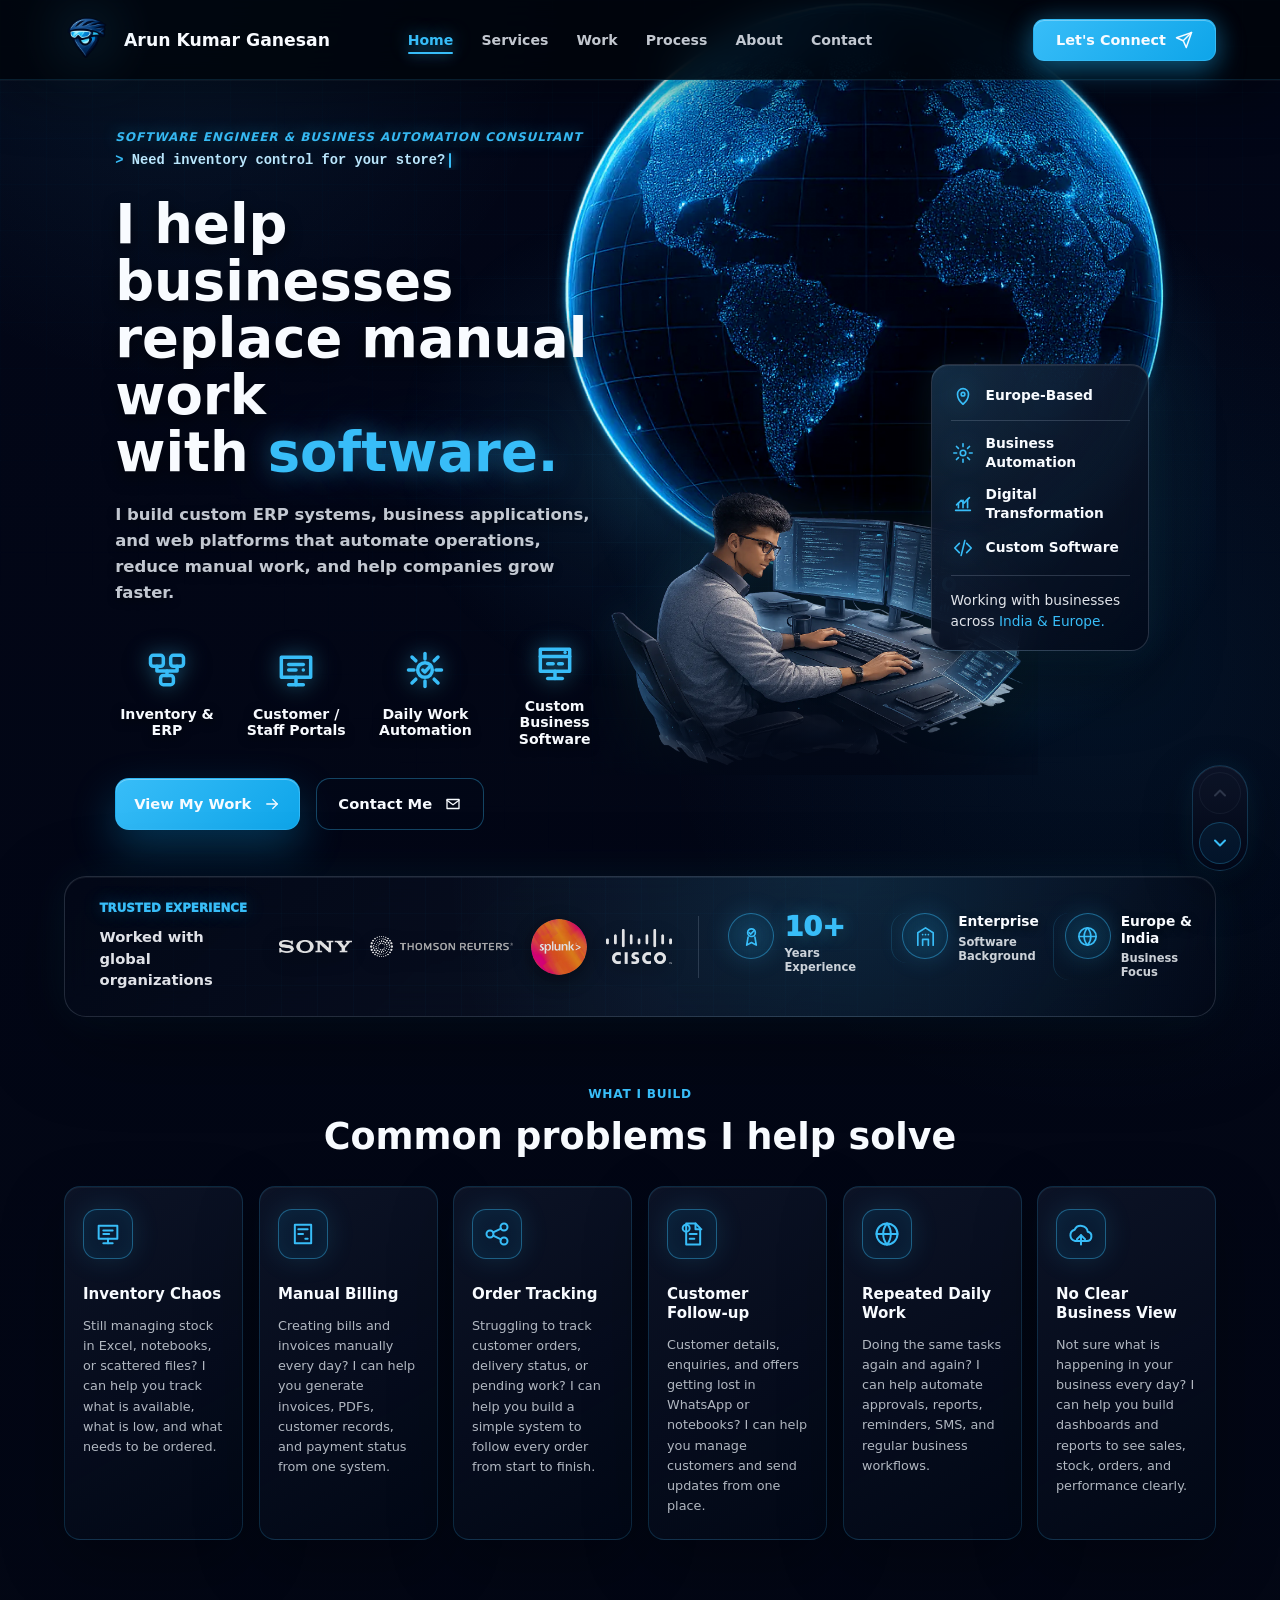
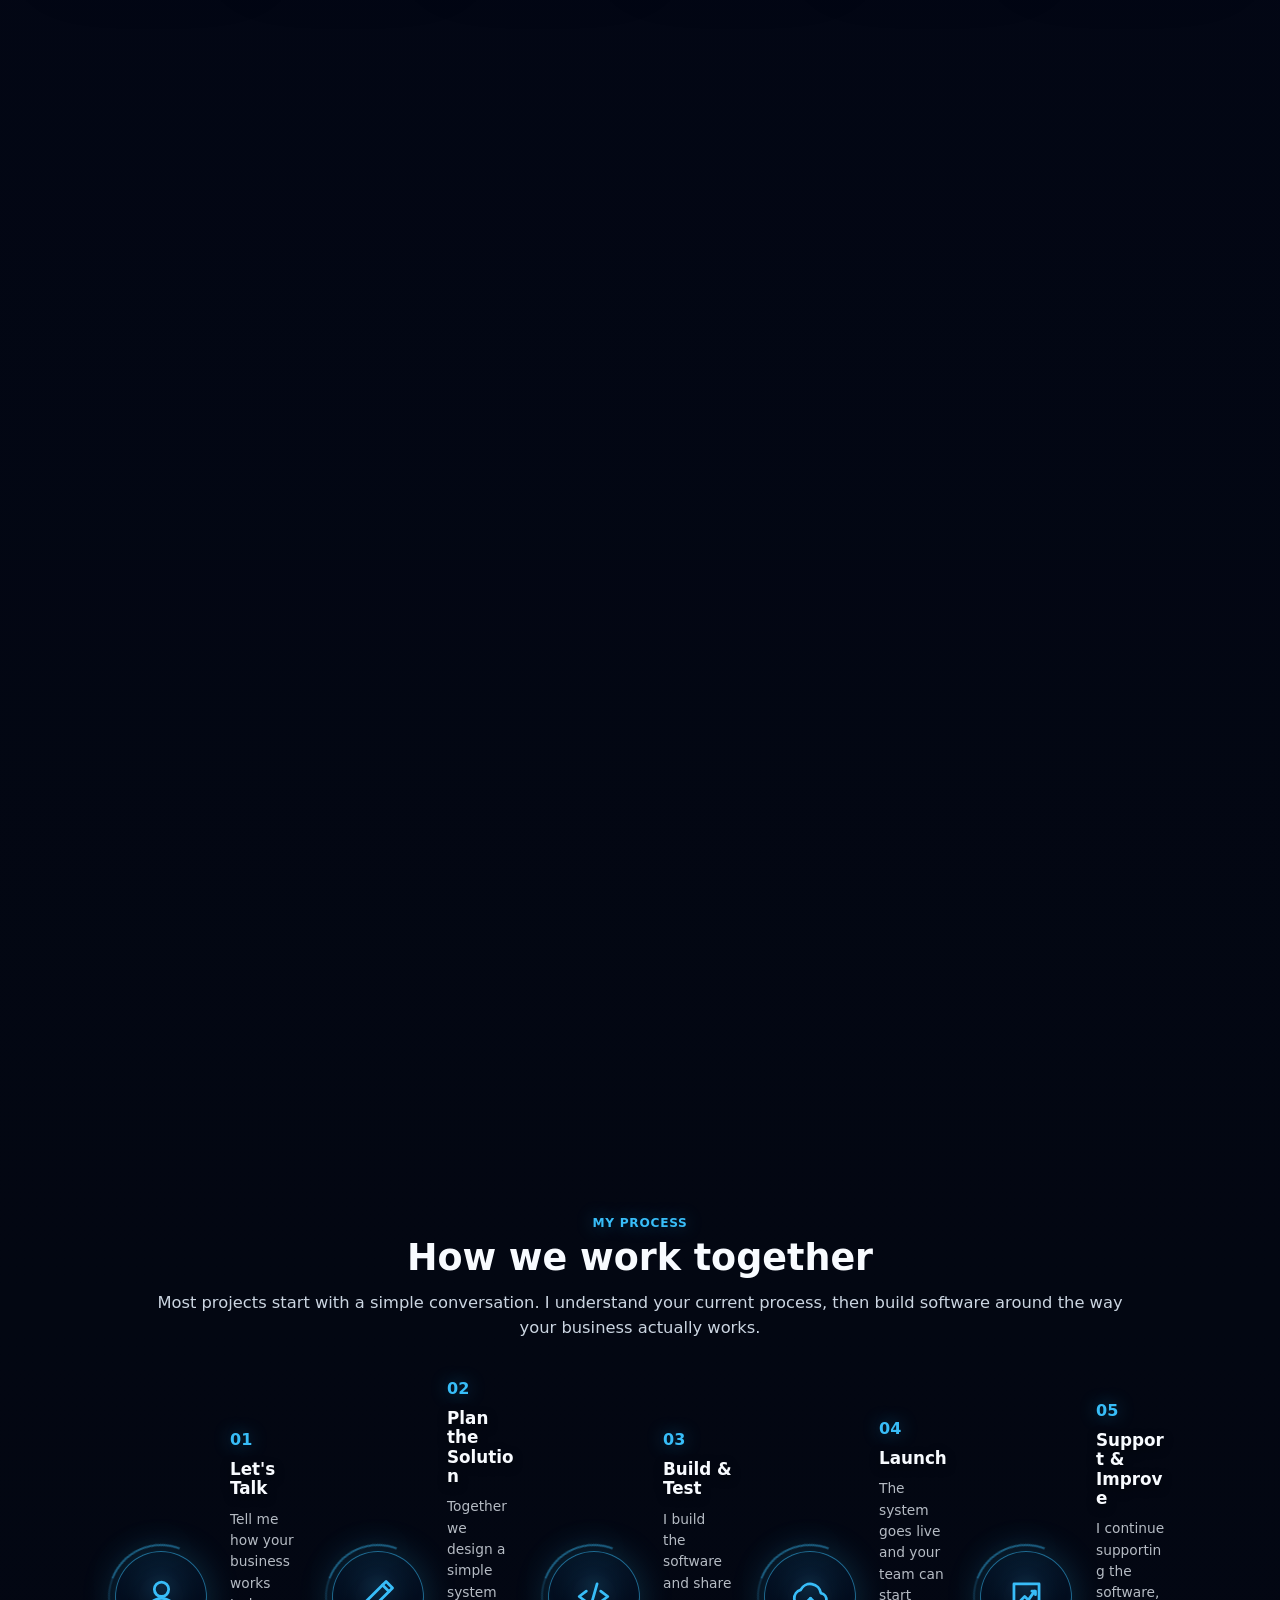
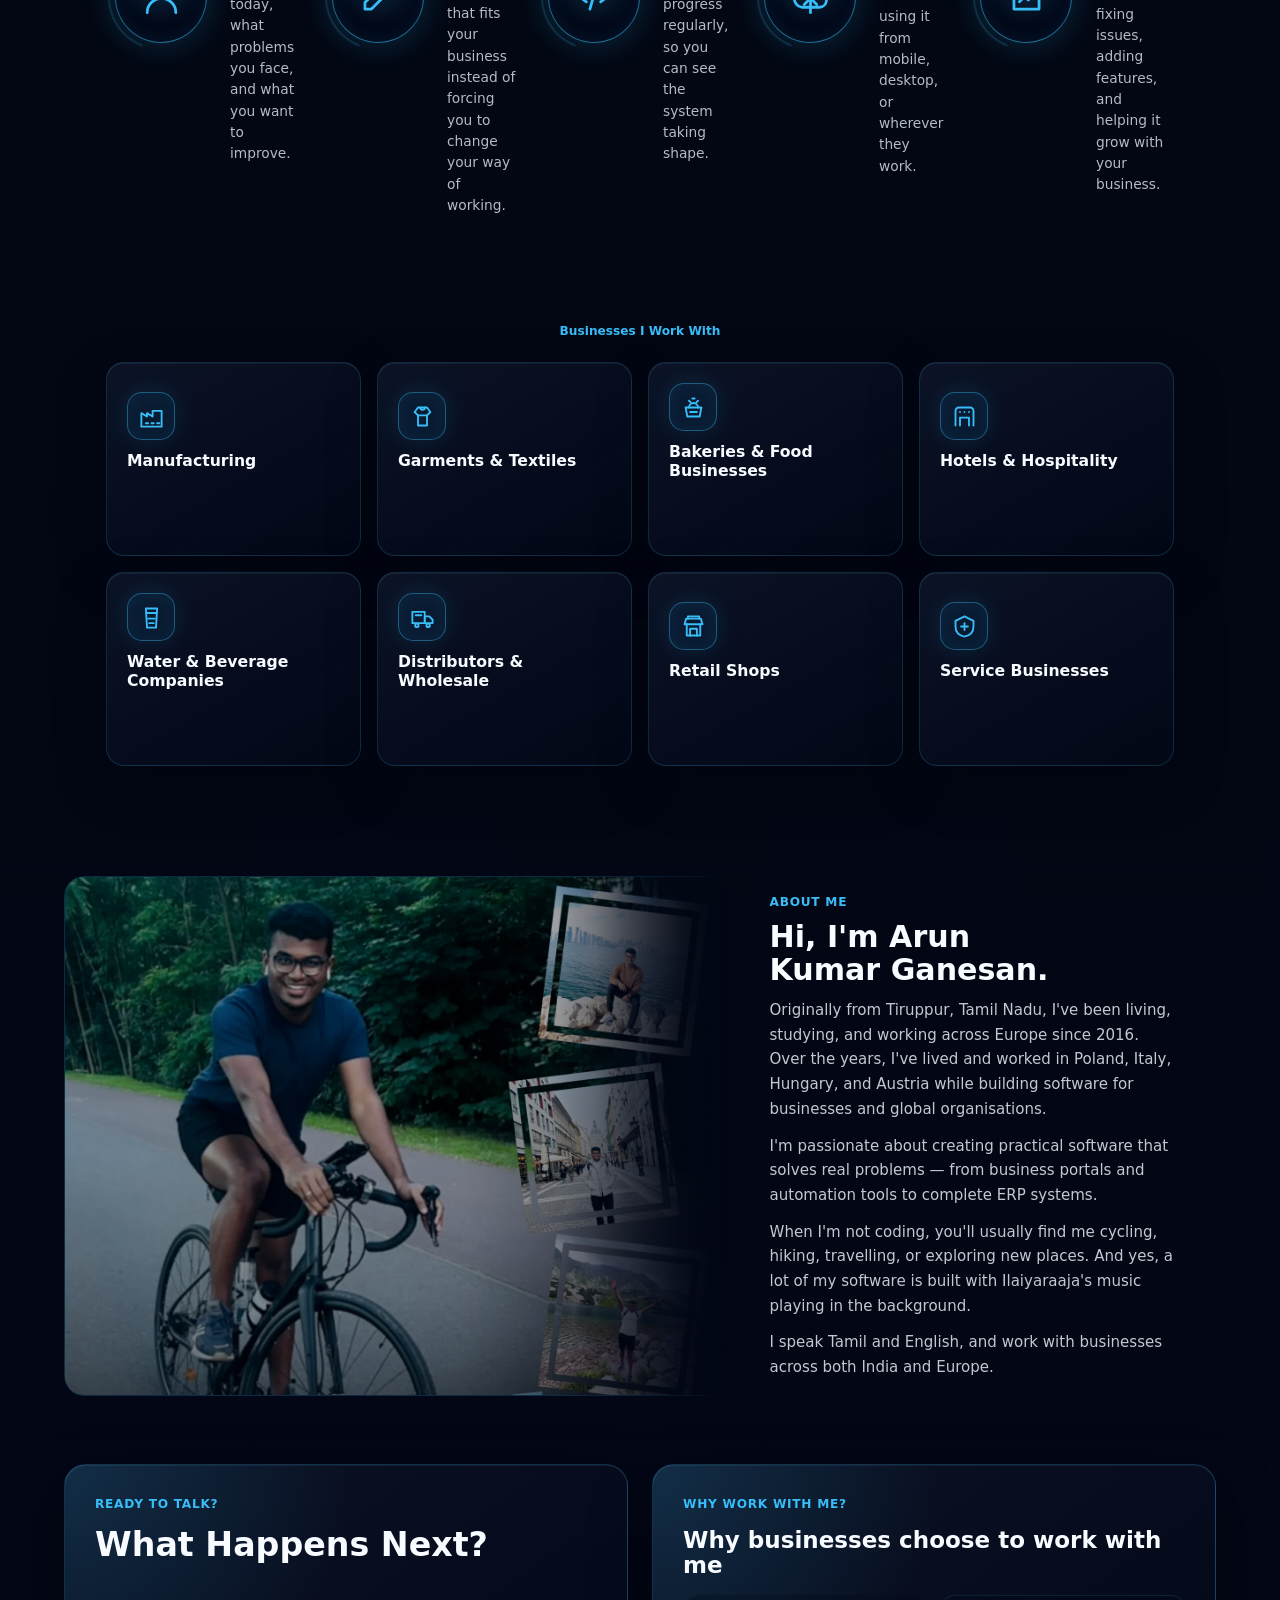
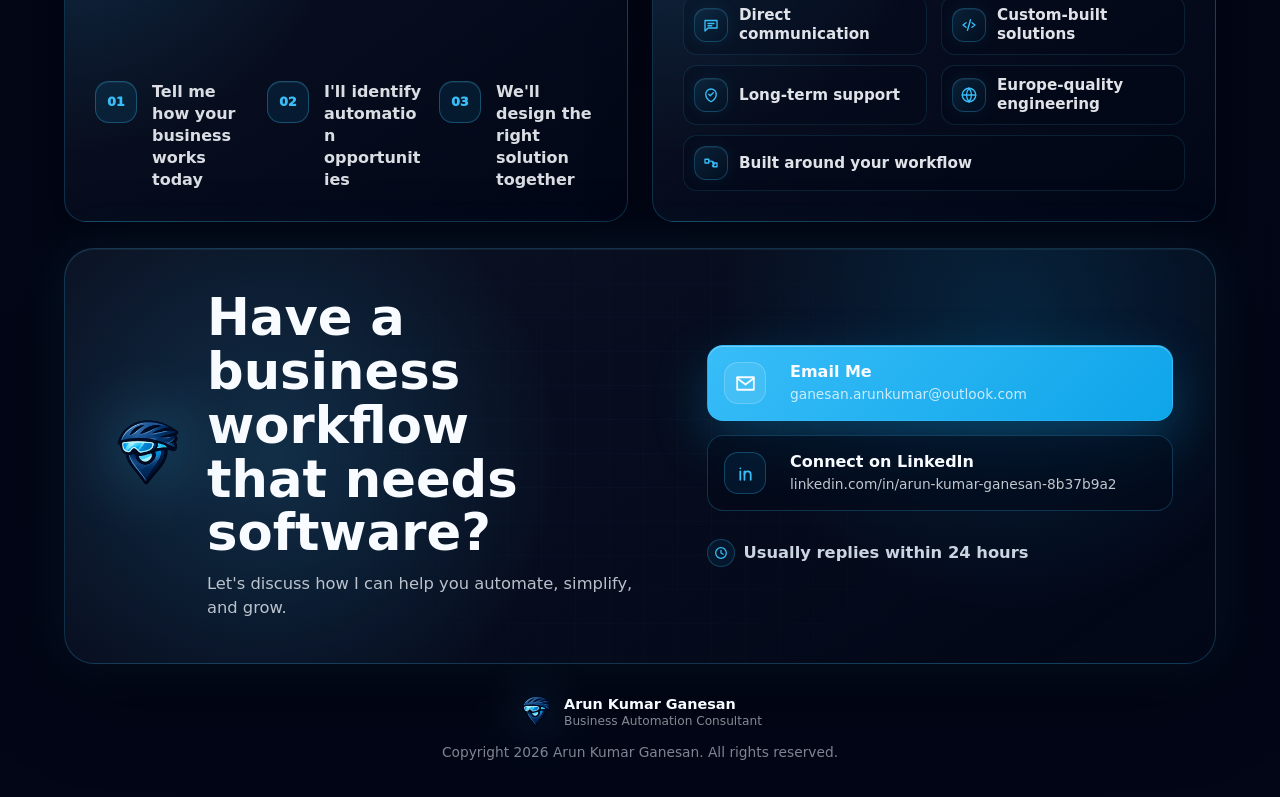
==== commit 1ba53a86: "Fix Google site verification tag" ====
--- a/index.html
+++ b/index.html
@@ -3,7 +3,7 @@
   <head>
     <meta charset="utf-8" />
     <meta name="viewport" content="width=device-width, initial-scale=1" />
-    <meta name="google-site-verification" content="YOUR_VERIFICATION_CODE" />
+    <meta name="google-site-verification" content="RvpH1HURHuLh7_valQYBYTFKvJpbwG6UzGb2mxFkR88" />
     <!-- Google tag (gtag.js) -->
     <script async src="https://www.googletagmanager.com/gtag/js?id=G-4GRMVCMK4N"></script>
     <script>
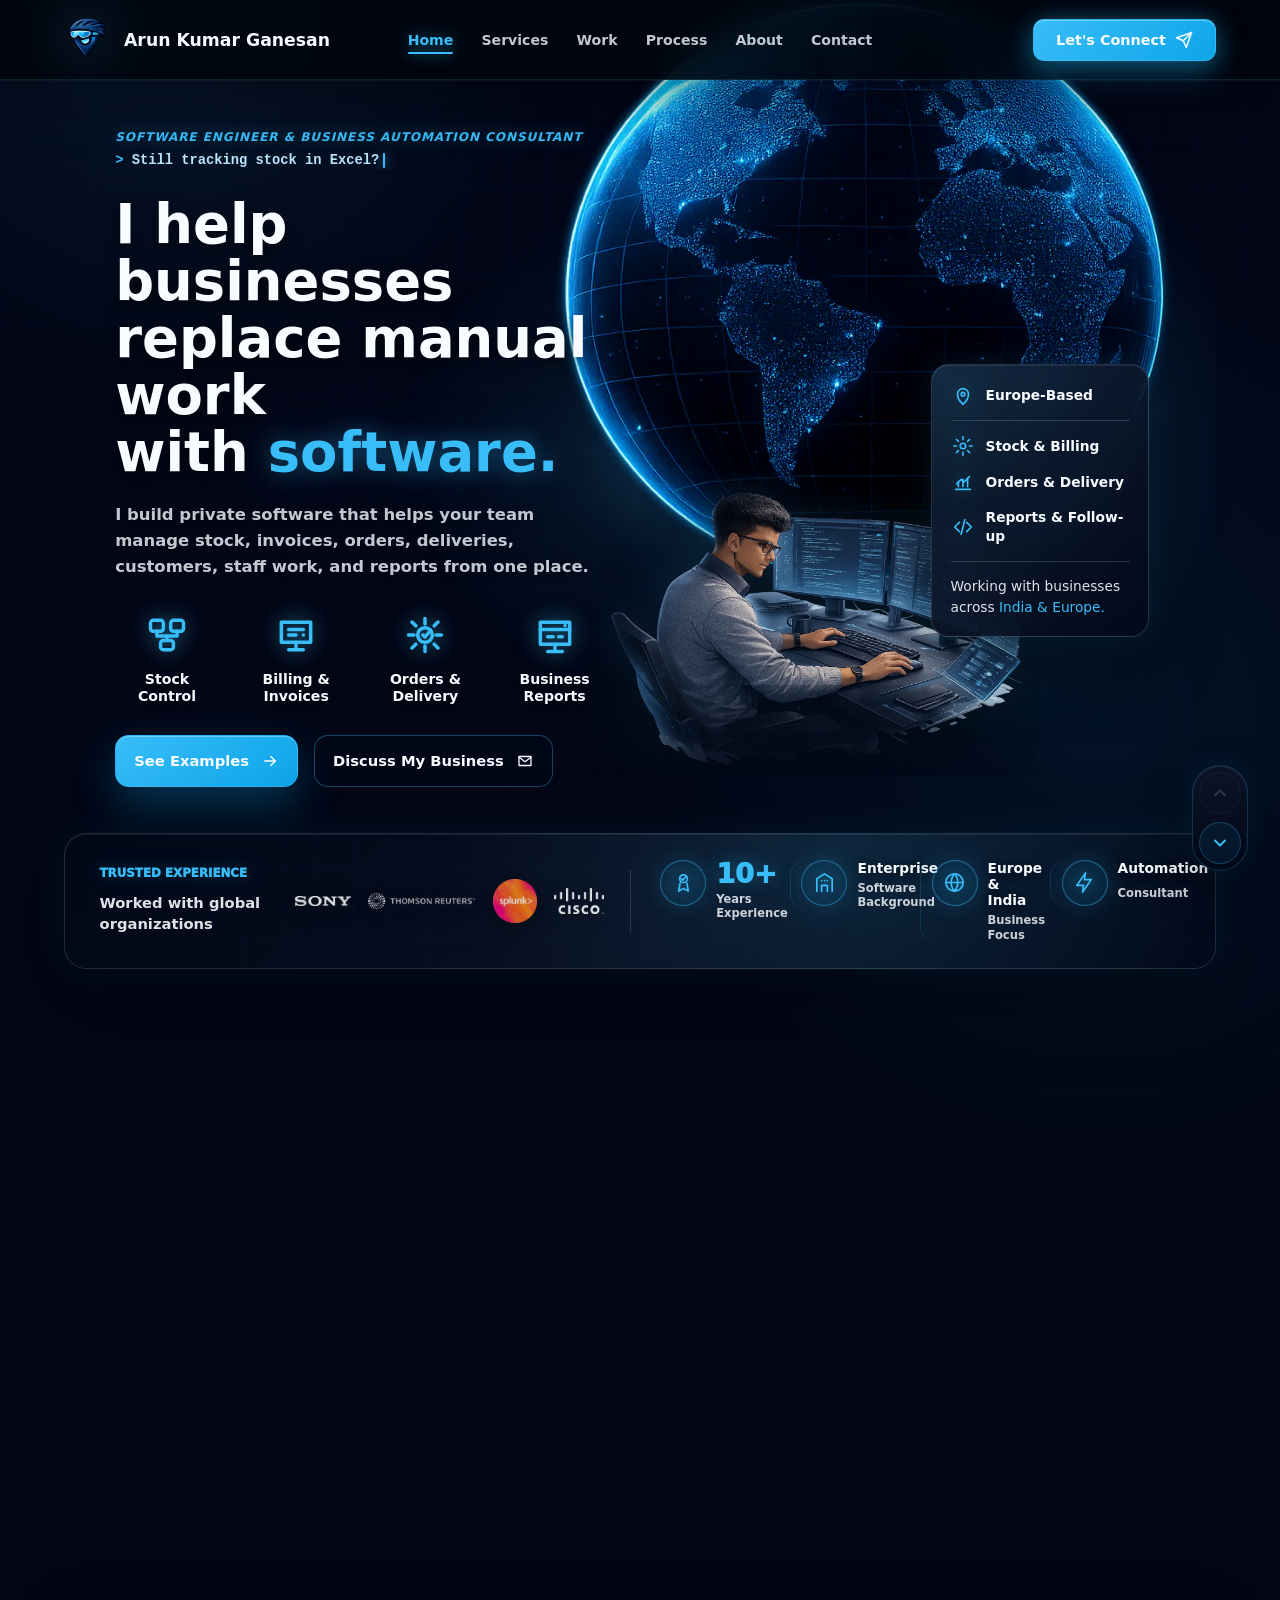
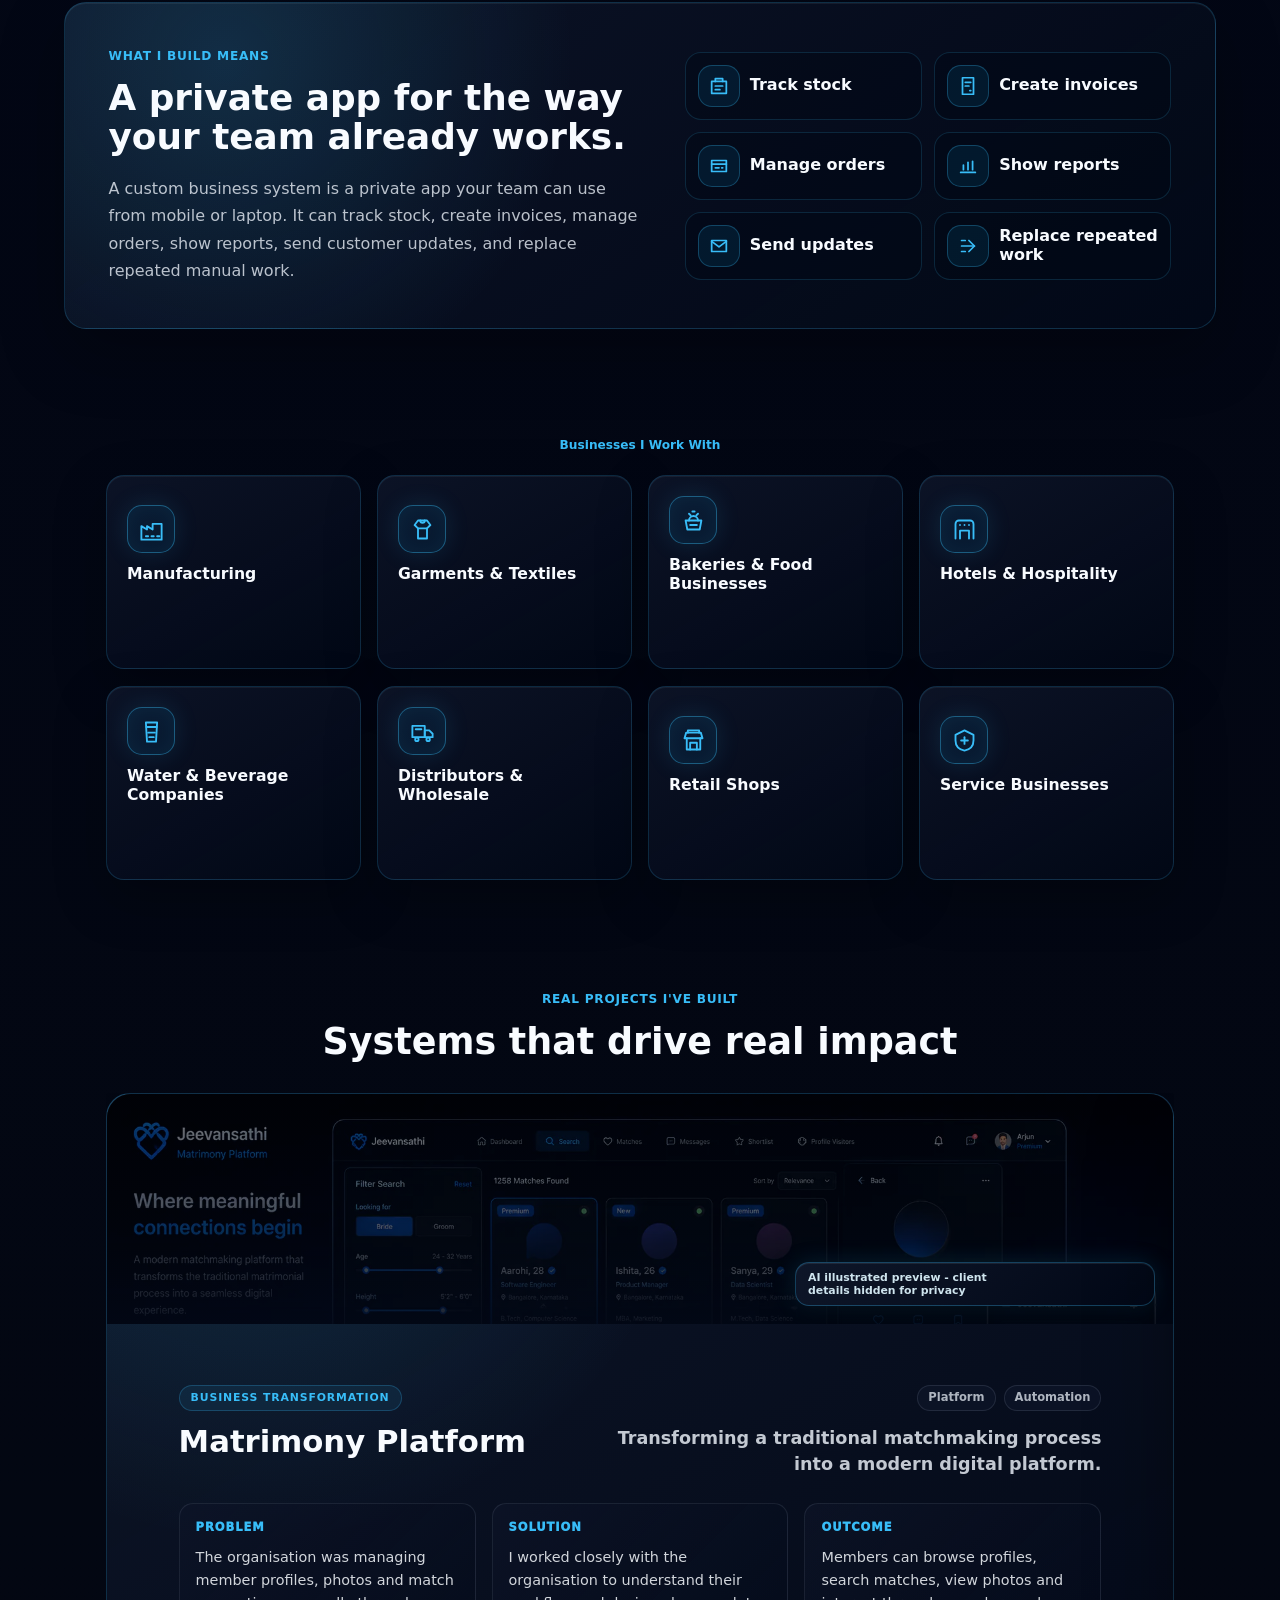
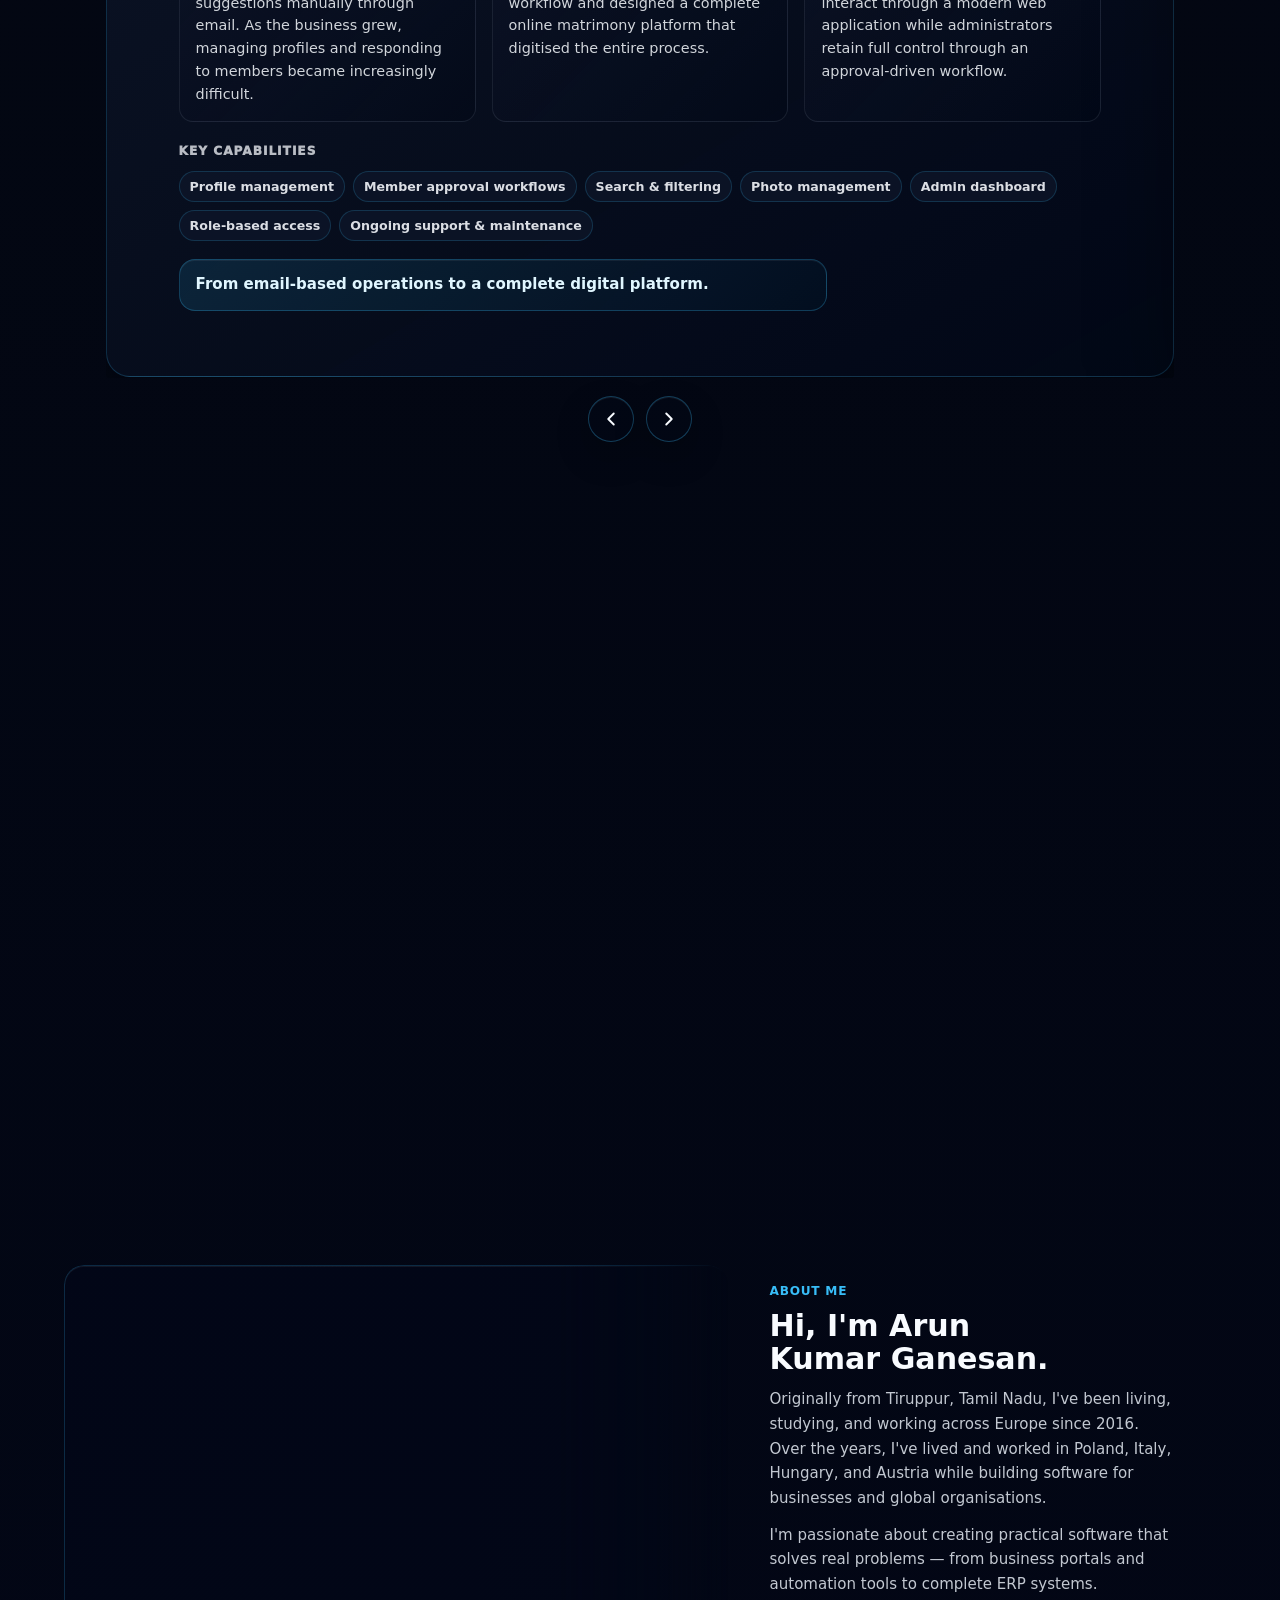
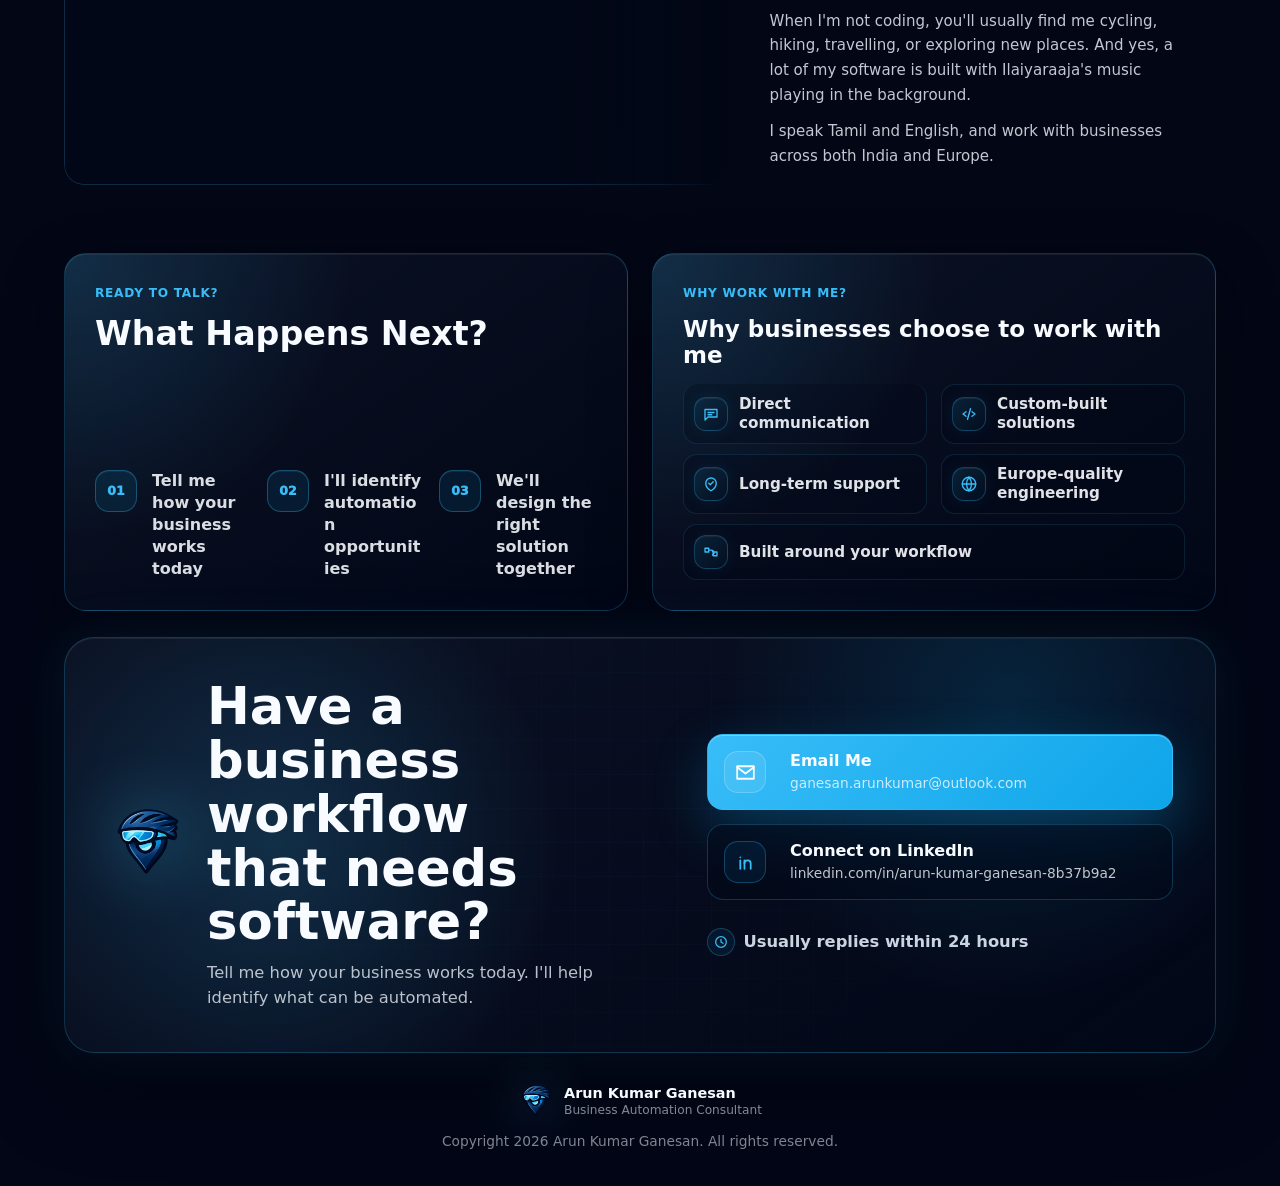
==== commit 857a7504: "Improve portfolio messaging and mobile layouts" ====
--- a/index.html
+++ b/index.html
@@ -32,7 +32,7 @@
     <title>Arun Kumar Ganesan | Business Automation Consultant</title>
     <meta
       name="description"
-      content="I help businesses replace manual work with custom ERP systems, business applications, workflow automation, and web platforms. Based in Europe."
+      content="I help businesses replace manual stock tracking, billing, orders, customer follow-up, and reports with simple custom software. Based in Europe."
     />
     <meta name="theme-color" content="#020617" />
     <link rel="canonical" href="https://ganesanarunkumar.github.io/" />
@@ -40,7 +40,7 @@
     <meta property="og:title" content="Arun Kumar Ganesan | Business Automation Consultant" />
     <meta
       property="og:description"
-      content="I help businesses replace manual work with custom ERP systems, business applications, workflow automation, and web platforms. Based in Europe."
+      content="I help businesses replace manual stock tracking, billing, orders, customer follow-up, and reports with simple custom software. Based in Europe."
     />
     <meta property="og:url" content="https://ganesanarunkumar.github.io/" />
     <meta property="og:site_name" content="Arun Kumar Ganesan" />
@@ -61,7 +61,7 @@
     <meta name="twitter:title" content="Arun Kumar Ganesan | Business Automation Consultant" />
     <meta
       name="twitter:description"
-      content="I help businesses replace manual work with custom ERP systems, business applications, workflow automation, and web platforms. Based in Europe."
+      content="I help businesses replace manual stock tracking, billing, orders, customer follow-up, and reports with simple custom software. Based in Europe."
     />
     <meta
       name="twitter:image"
@@ -164,8 +164,8 @@
             <span
               class="typewriter-text"
               id="hero-typewriter"
-              data-phrases="Need inventory control for your store?|Need billing software for invoices?|Need a cafe website customers can trust?|Still running operations in spreadsheets?|Need a staff or customer portal?|Need ERP software built for your workflow?"
-            >Need inventory control for your store?</span>
+              data-phrases="Still tracking stock in Excel?|Creating invoices manually?|Losing orders in WhatsApp?|No clear view of pending work?|Need daily sales and stock reports?|Want one system for your team?"
+            >Still tracking stock in Excel?</span>
             <span class="typewriter-caret" aria-hidden="true"></span>
           </p>
           <h1 id="hero-title">
@@ -174,8 +174,8 @@
             with <span class="hero-accent">software.</span>
           </h1>
           <p class="hero-text">
-            I build custom ERP systems, business applications, and web platforms that automate operations, reduce
-            manual work, and help companies grow faster.
+            I build private software that helps your team manage stock, invoices, orders, deliveries, customers, staff
+            work, and reports from one place.
           </p>
 
           <div class="hero-features" aria-label="Business software focus areas">
@@ -189,7 +189,7 @@
                   <path d="M12 12.5V15" />
                 </svg>
               </span>
-              <span>Inventory &amp; ERP</span>
+              <span>Stock Control</span>
             </div>
             <div class="hero-feature">
               <span class="feature-icon" aria-hidden="true">
@@ -202,7 +202,7 @@
                   <path d="M16 12h.01" />
                 </svg>
               </span>
-              <span>Customer / Staff Portals</span>
+              <span>Billing &amp; Invoices</span>
             </div>
             <div class="hero-feature">
               <span class="feature-icon" aria-hidden="true">
@@ -219,7 +219,7 @@
                   <path d="m10.8 12 1.1 1.1 2.2-2.4" />
                 </svg>
               </span>
-              <span>Daily Work Automation</span>
+              <span>Orders &amp; Delivery</span>
             </div>
             <div class="hero-feature">
               <span class="feature-icon" aria-hidden="true">
@@ -233,13 +233,13 @@
                   <path d="M17.5 6.8h.01" />
                 </svg>
               </span>
-              <span>Custom Business Software</span>
+              <span>Business Reports</span>
             </div>
           </div>
 
           <div class="hero-actions hero-cta" aria-label="Hero actions">
             <a class="button primary" href="#work">
-              <span>View My Work</span>
+              <span>See Examples</span>
               <span class="button-icon" aria-hidden="true">
                 <svg viewBox="0 0 24 24" focusable="false">
                   <path d="M5 12h14" />
@@ -248,7 +248,7 @@
               </span>
             </a>
             <a class="button secondary" href="#contact">
-              <span>Contact Me</span>
+              <span>Discuss My Business</span>
               <span class="button-icon" aria-hidden="true">
                 <svg viewBox="0 0 24 24" focusable="false">
                   <path d="M4 6h16v12H4z" />
@@ -263,7 +263,7 @@
           <div class="photo-card">
             <img
               src="assets/arun-kumar-ganesan-anime-workstation.webp"
-              alt="Anime-style illustration of a software engineer working at multiple monitors"
+              alt="Illustration of Arun Kumar Ganesan working on business software dashboards"
               class="profile-photo"
               width="1536"
               height="1024"
@@ -296,7 +296,7 @@
                     <path d="m17 7 2.1-2.1" />
                   </svg>
                 </span>
-                <span>Business Automation</span>
+                <span>Stock &amp; Billing</span>
               </li>
               <li>
                 <span class="pin-icon" aria-hidden="true">
@@ -308,7 +308,7 @@
                     <path d="m5 13 5-5 3 3 6-6" />
                   </svg>
                 </span>
-                <span>Digital Transformation</span>
+                <span>Orders &amp; Delivery</span>
               </li>
               <li>
                 <span class="pin-icon" aria-hidden="true">
@@ -318,7 +318,7 @@
                     <path d="m14 4-4 16" />
                   </svg>
                 </span>
-                <span>Custom Software</span>
+                <span>Reports &amp; Follow-up</span>
               </li>
             </ul>
             <p>Working with businesses across <span>India &amp; Europe.</span></p>
@@ -502,6 +502,193 @@
         </div>
       </section>
 
+      <section class="section-block meaning-section" aria-labelledby="meaning-title">
+        <div class="meaning-panel">
+          <div class="meaning-copy">
+            <p class="section-kicker">WHAT I BUILD MEANS</p>
+            <h2 id="meaning-title">A private app for the way your team already works.</h2>
+            <p>
+              A custom business system is a private app your team can use from mobile or laptop. It can track stock,
+              create invoices, manage orders, show reports, send customer updates, and replace repeated manual work.
+            </p>
+          </div>
+
+          <ul class="meaning-list" aria-label="What a custom business system can do">
+            <li>
+              <span class="meaning-icon" aria-hidden="true">
+                <svg viewBox="0 0 24 24" focusable="false">
+                  <path d="M4 7h16v13H4z" />
+                  <path d="M8 7V4h8v3" />
+                  <path d="M8 12h8" />
+                  <path d="M8 16h5" />
+                </svg>
+              </span>
+              <span>Track stock</span>
+            </li>
+            <li>
+              <span class="meaning-icon" aria-hidden="true">
+                <svg viewBox="0 0 24 24" focusable="false">
+                  <path d="M6 3h12v18H6z" />
+                  <path d="M9 8h6" />
+                  <path d="M9 12h4" />
+                  <path d="M14 17h1" />
+                </svg>
+              </span>
+              <span>Create invoices</span>
+            </li>
+            <li>
+              <span class="meaning-icon" aria-hidden="true">
+                <svg viewBox="0 0 24 24" focusable="false">
+                  <path d="M4 6h16v12H4z" />
+                  <path d="M4 10h16" />
+                  <path d="M8 14h4" />
+                  <path d="M15 14h1" />
+                </svg>
+              </span>
+              <span>Manage orders</span>
+            </li>
+            <li>
+              <span class="meaning-icon" aria-hidden="true">
+                <svg viewBox="0 0 24 24" focusable="false">
+                  <path d="M4 19h16" />
+                  <path d="M7 16v-5" />
+                  <path d="M12 16V8" />
+                  <path d="M17 16v-9" />
+                </svg>
+              </span>
+              <span>Show reports</span>
+            </li>
+            <li>
+              <span class="meaning-icon" aria-hidden="true">
+                <svg viewBox="0 0 24 24" focusable="false">
+                  <path d="M4 6h16v12H4z" />
+                  <path d="m4 7 8 6 8-6" />
+                </svg>
+              </span>
+              <span>Send updates</span>
+            </li>
+            <li>
+              <span class="meaning-icon" aria-hidden="true">
+                <svg viewBox="0 0 24 24" focusable="false">
+                  <path d="M5 12h14" />
+                  <path d="m13 6 6 6-6 6" />
+                  <path d="M5 6h4" />
+                  <path d="M5 18h4" />
+                </svg>
+              </span>
+              <span>Replace repeated work</span>
+            </li>
+          </ul>
+        </div>
+      </section>
+
+      <section class="section-block industries-section" aria-labelledby="industries-title">
+        <div class="section-heading industries-heading">
+          <h2 id="industries-title" class="section-kicker">Businesses I Work With</h2>
+        </div>
+
+        <div class="industries-grid">
+          <article class="industry-card" tabindex="0" aria-label="Manufacturing: Inventory, Production, Purchase, Billing">
+            <span class="industry-icon" aria-hidden="true">
+              <svg viewBox="0 0 24 24" focusable="false">
+                <path d="M3 21V9l5 3V9l5 3V7h8v14z" />
+                <path d="M7 18h2" />
+                <path d="M12 18h2" />
+                <path d="M17 18h2" />
+              </svg>
+            </span>
+            <h3>Manufacturing</h3>
+            <p>Inventory • Production • Purchase • Billing</p>
+          </article>
+          <article class="industry-card" tabindex="0" aria-label="Garments and Textiles: Stock, Orders, Production, Dispatch">
+            <span class="industry-icon" aria-hidden="true">
+              <svg viewBox="0 0 24 24" focusable="false">
+                <path d="M8 4h8l3 4-3 3v9H8v-9L5 8z" />
+                <path d="M10 4a2 2 0 0 0 4 0" />
+                <path d="M8 11h8" />
+              </svg>
+            </span>
+            <h3>Garments &amp; Textiles</h3>
+            <p>Stock • Orders • Production • Dispatch</p>
+          </article>
+          <article class="industry-card" tabindex="0" aria-label="Bakeries and Food Businesses: Orders, Inventory, Invoices, Customers">
+            <span class="industry-icon" aria-hidden="true">
+              <svg viewBox="0 0 24 24" focusable="false">
+                <path d="M5 12h14l-1.5 8h-11z" />
+                <path d="M8 12a4 4 0 0 1 8 0" />
+                <path d="M9 16h6" />
+                <path d="M11 4h2" />
+                <path d="m8 6 1.5 1.5" />
+                <path d="M16 6 14.5 7.5" />
+              </svg>
+            </span>
+            <h3>Bakeries &amp; Food Businesses</h3>
+            <p>Orders • Inventory • Invoices • Customers</p>
+          </article>
+          <article class="industry-card" tabindex="0" aria-label="Hotels and Hospitality: Bookings, Billing, Inventory, Operations">
+            <span class="industry-icon" aria-hidden="true">
+              <svg viewBox="0 0 24 24" focusable="false">
+                <path d="M4 20V7a3 3 0 0 1 3-3h10a3 3 0 0 1 3 3v13" />
+                <path d="M8 20v-7h8v7" />
+                <path d="M8 8h.01" />
+                <path d="M12 8h.01" />
+                <path d="M16 8h.01" />
+              </svg>
+            </span>
+            <h3>Hotels &amp; Hospitality</h3>
+            <p>Bookings • Billing • Inventory • Operations</p>
+          </article>
+          <article class="industry-card" tabindex="0" aria-label="Water and Beverage Companies: Orders, Delivery, Inventory, Distribution">
+            <span class="industry-icon" aria-hidden="true">
+              <svg viewBox="0 0 24 24" focusable="false">
+                <path d="M7 4h10l-1 17H8z" />
+                <path d="M7.5 8h9" />
+                <path d="M9 13h6" />
+                <path d="M10 17h4" />
+              </svg>
+            </span>
+            <h3>Water &amp; Beverage Companies</h3>
+            <p>Orders • Delivery • Inventory • Distribution</p>
+          </article>
+          <article class="industry-card" tabindex="0" aria-label="Distributors and Wholesale: Stock, Sales, Delivery, Reports">
+            <span class="industry-icon" aria-hidden="true">
+              <svg viewBox="0 0 24 24" focusable="false">
+                <path d="M3 7h11v10H3z" />
+                <path d="M14 11h4l3 3v3h-7z" />
+                <circle cx="7" cy="19" r="1.5" />
+                <circle cx="17" cy="19" r="1.5" />
+                <path d="M6 10h5" />
+              </svg>
+            </span>
+            <h3>Distributors &amp; Wholesale</h3>
+            <p>Stock • Sales • Delivery • Reports</p>
+          </article>
+          <article class="industry-card" tabindex="0" aria-label="Retail Shops: Billing, Inventory, Customers, Reports">
+            <span class="industry-icon" aria-hidden="true">
+              <svg viewBox="0 0 24 24" focusable="false">
+                <path d="M4 10h16l-1.5-5h-13z" />
+                <path d="M6 10v10h12V10" />
+                <path d="M9 20v-6h6v6" />
+                <path d="M7 5V3h10v2" />
+              </svg>
+            </span>
+            <h3>Retail Shops</h3>
+            <p>Billing • Inventory • Customers • Reports</p>
+          </article>
+          <article class="industry-card" tabindex="0" aria-label="Service Businesses: Customers, Staff, Scheduling, Operations">
+            <span class="industry-icon" aria-hidden="true">
+              <svg viewBox="0 0 24 24" focusable="false">
+                <path d="M12 3 4 7v5c0 5 3.3 8 8 9 4.7-1 8-4 8-9V7z" />
+                <path d="M9 12h6" />
+                <path d="M12 9v6" />
+              </svg>
+            </span>
+            <h3>Service Businesses</h3>
+            <p>Customers • Staff • Scheduling • Operations</p>
+          </article>
+        </div>
+      </section>
+
       <section id="work" class="section-block projects-section" aria-labelledby="work-title">
         <div class="section-heading projects-heading">
           <p class="section-kicker">REAL PROJECTS I'VE BUILT</p>
@@ -1078,113 +1265,6 @@
             </div>
           </li>
         </ol>
-      </section>
-
-      <section class="section-block industries-section" aria-labelledby="industries-title">
-        <div class="section-heading industries-heading">
-          <h2 id="industries-title" class="section-kicker">Businesses I Work With</h2>
-        </div>
-
-        <div class="industries-grid">
-          <article class="industry-card" tabindex="0" aria-label="Manufacturing: Inventory, Production, Purchase, Billing">
-            <span class="industry-icon" aria-hidden="true">
-              <svg viewBox="0 0 24 24" focusable="false">
-                <path d="M3 21V9l5 3V9l5 3V7h8v14z" />
-                <path d="M7 18h2" />
-                <path d="M12 18h2" />
-                <path d="M17 18h2" />
-              </svg>
-            </span>
-            <h3>Manufacturing</h3>
-            <p>Inventory • Production • Purchase • Billing</p>
-          </article>
-          <article class="industry-card" tabindex="0" aria-label="Garments and Textiles: Stock, Orders, Production, Dispatch">
-            <span class="industry-icon" aria-hidden="true">
-              <svg viewBox="0 0 24 24" focusable="false">
-                <path d="M8 4h8l3 4-3 3v9H8v-9L5 8z" />
-                <path d="M10 4a2 2 0 0 0 4 0" />
-                <path d="M8 11h8" />
-              </svg>
-            </span>
-            <h3>Garments &amp; Textiles</h3>
-            <p>Stock • Orders • Production • Dispatch</p>
-          </article>
-          <article class="industry-card" tabindex="0" aria-label="Bakeries and Food Businesses: Orders, Inventory, Invoices, Customers">
-            <span class="industry-icon" aria-hidden="true">
-              <svg viewBox="0 0 24 24" focusable="false">
-                <path d="M5 12h14l-1.5 8h-11z" />
-                <path d="M8 12a4 4 0 0 1 8 0" />
-                <path d="M9 16h6" />
-                <path d="M11 4h2" />
-                <path d="m8 6 1.5 1.5" />
-                <path d="M16 6 14.5 7.5" />
-              </svg>
-            </span>
-            <h3>Bakeries &amp; Food Businesses</h3>
-            <p>Orders • Inventory • Invoices • Customers</p>
-          </article>
-          <article class="industry-card" tabindex="0" aria-label="Hotels and Hospitality: Bookings, Billing, Inventory, Operations">
-            <span class="industry-icon" aria-hidden="true">
-              <svg viewBox="0 0 24 24" focusable="false">
-                <path d="M4 20V7a3 3 0 0 1 3-3h10a3 3 0 0 1 3 3v13" />
-                <path d="M8 20v-7h8v7" />
-                <path d="M8 8h.01" />
-                <path d="M12 8h.01" />
-                <path d="M16 8h.01" />
-              </svg>
-            </span>
-            <h3>Hotels &amp; Hospitality</h3>
-            <p>Bookings • Billing • Inventory • Operations</p>
-          </article>
-          <article class="industry-card" tabindex="0" aria-label="Water and Beverage Companies: Orders, Delivery, Inventory, Distribution">
-            <span class="industry-icon" aria-hidden="true">
-              <svg viewBox="0 0 24 24" focusable="false">
-                <path d="M7 4h10l-1 17H8z" />
-                <path d="M7.5 8h9" />
-                <path d="M9 13h6" />
-                <path d="M10 17h4" />
-              </svg>
-            </span>
-            <h3>Water &amp; Beverage Companies</h3>
-            <p>Orders • Delivery • Inventory • Distribution</p>
-          </article>
-          <article class="industry-card" tabindex="0" aria-label="Distributors and Wholesale: Stock, Sales, Delivery, Reports">
-            <span class="industry-icon" aria-hidden="true">
-              <svg viewBox="0 0 24 24" focusable="false">
-                <path d="M3 7h11v10H3z" />
-                <path d="M14 11h4l3 3v3h-7z" />
-                <circle cx="7" cy="19" r="1.5" />
-                <circle cx="17" cy="19" r="1.5" />
-                <path d="M6 10h5" />
-              </svg>
-            </span>
-            <h3>Distributors &amp; Wholesale</h3>
-            <p>Stock • Sales • Delivery • Reports</p>
-          </article>
-          <article class="industry-card" tabindex="0" aria-label="Retail Shops: Billing, Inventory, Customers, Reports">
-            <span class="industry-icon" aria-hidden="true">
-              <svg viewBox="0 0 24 24" focusable="false">
-                <path d="M4 10h16l-1.5-5h-13z" />
-                <path d="M6 10v10h12V10" />
-                <path d="M9 20v-6h6v6" />
-                <path d="M7 5V3h10v2" />
-              </svg>
-            </span>
-            <h3>Retail Shops</h3>
-            <p>Billing • Inventory • Customers • Reports</p>
-          </article>
-          <article class="industry-card" tabindex="0" aria-label="Service Businesses: Customers, Staff, Scheduling, Operations">
-            <span class="industry-icon" aria-hidden="true">
-              <svg viewBox="0 0 24 24" focusable="false">
-                <path d="M12 3 4 7v5c0 5 3.3 8 8 9 4.7-1 8-4 8-9V7z" />
-                <path d="M9 12h6" />
-                <path d="M12 9v6" />
-              </svg>
-            </span>
-            <h3>Service Businesses</h3>
-            <p>Customers • Staff • Scheduling • Operations</p>
-          </article>
-        </div>
       </section>
 
       <section id="about" class="section-block about-section" aria-labelledby="about-title">
@@ -1315,7 +1395,7 @@
                 Have a business workflow<br />
                 that needs software?
               </h2>
-              <p>Let's discuss how I can help you automate, simplify, and grow.</p>
+              <p>Tell me how your business works today. I'll help identify what can be automated.</p>
             </div>
           </div>
 
--- a/styles.css
+++ b/styles.css
@@ -1554,8 +1554,8 @@
     margin-left: calc(50% - 50vw);
     border-radius: 22px;
     background:
-      linear-gradient(90deg, rgb(2 8 23 / 0.52) 0%, rgb(2 8 23 / 0.26) 54%, rgb(2 8 23 / 0.06) 100%),
-      linear-gradient(180deg, rgb(2 8 23 / 0.06) 0%, rgb(2 8 23 / 0.12) 42%, rgb(2 8 23 / 0.4) 100%),
+      linear-gradient(90deg, rgb(2 8 23 / 0.58) 0%, rgb(2 8 23 / 0.5) 54%, rgb(2 8 23 / 0.42) 100%),
+      linear-gradient(180deg, rgb(2 8 23 / 0.16) 0%, rgb(2 8 23 / 0.24) 42%, rgb(2 8 23 / 0.52) 100%),
       url("assets/arun-kumar-ganesan-about-mobile.webp") 60% 50% / cover no-repeat;
     padding: clamp(24px, 6vw, 30px) max(clamp(20px, 6vw, 28px), env(safe-area-inset-right, 0px))
       clamp(24px, 6vw, 30px) max(clamp(20px, 6vw, 28px), env(safe-area-inset-left, 0px));
@@ -5798,7 +5798,7 @@
 .credibility-strip {
   position: relative;
   isolation: isolate;
-  grid-template-columns: minmax(150px, 0.72fr) minmax(420px, 1.5fr) minmax(650px, 2.1fr);
+  grid-template-columns: minmax(150px, 0.72fr) minmax(330px, 1.45fr) minmax(490px, 2.25fr);
   gap: clamp(18px, 2.3vw, 36px);
   min-height: 136px;
   overflow: hidden;
@@ -6406,6 +6406,10 @@
   border-radius: 16px;
 }
 
+.stat-icon {
+  transform-origin: center;
+}
+
 @media (hover: hover) and (pointer: fine) {
   .hero-feature:hover {
     color: #fff;
@@ -6504,17 +6508,20 @@
   }
 
   .credibility-stats div:hover {
-    background: radial-gradient(circle at 18% 42%, rgb(56 189 248 / 0.16), transparent 72%);
-    box-shadow: inset 0 0 0 1px rgb(56 189 248 / 0.08);
-    transform: translateY(-2px);
+    background: transparent;
+    box-shadow: none;
+    transform: none;
   }
 
   .credibility-stats div:hover .stat-icon {
     border-color: rgb(125 211 252 / 0.78);
+    background:
+      radial-gradient(circle, rgb(56 189 248 / 0.22), transparent 66%),
+      rgb(14 165 233 / 0.1);
     box-shadow:
       0 0 28px rgb(56 189 248 / 0.3),
       inset 0 0 24px rgb(56 189 248 / 0.14);
-    transform: scale(1.04);
+    transform: translateY(-1px) scale(1.05);
   }
 
   .credibility-stats div:hover .stat-icon svg {
@@ -7498,6 +7505,42 @@
   }
 }
 
+@media (max-width: 520px) {
+  .build-grid {
+    grid-template-columns: repeat(2, minmax(0, 1fr));
+    gap: 10px;
+  }
+
+  .build-card {
+    min-height: 206px;
+    border-radius: 14px;
+    padding: 14px 10px;
+  }
+
+  .build-icon {
+    width: 38px;
+    height: 38px;
+    border-radius: 12px;
+  }
+
+  .build-icon svg {
+    width: 21px;
+    height: 21px;
+  }
+
+  .build-card h3 {
+    margin-top: 13px;
+    font-size: clamp(0.78rem, 3.55vw, 0.92rem);
+    line-height: 1.18;
+  }
+
+  .build-card p {
+    margin-top: 8px;
+    font-size: clamp(0.66rem, 2.8vw, 0.74rem);
+    line-height: 1.4;
+  }
+}
+
 @media (max-width: 680px) {
   .projects-section {
     width: 100vw;
@@ -7578,3 +7621,193 @@
     min-height: 152px;
   }
 }
+
+.meaning-section {
+  border: 0;
+  background: transparent;
+  box-shadow: none;
+  padding-right: 0;
+  padding-left: 0;
+}
+
+.meaning-panel {
+  display: grid;
+  grid-template-columns: minmax(0, 1.05fr) minmax(360px, 0.95fr);
+  gap: clamp(20px, 3vw, 42px);
+  align-items: center;
+  border: 1px solid rgb(56 189 248 / 0.2);
+  border-radius: 22px;
+  background:
+    radial-gradient(circle at 14% 18%, rgb(56 189 248 / 0.16), transparent 34%),
+    linear-gradient(145deg, rgb(15 23 42 / 0.82), rgb(2 8 23 / 0.72)),
+    rgb(2 8 23 / 0.78);
+  box-shadow:
+    0 24px 64px rgb(0 0 0 / 0.26),
+    inset 0 1px 0 rgb(255 255 255 / 0.06);
+  padding: clamp(22px, 3.4vw, 44px);
+}
+
+.meaning-copy .section-kicker {
+  color: #38bdf8;
+  letter-spacing: 0.06em;
+}
+
+.meaning-copy h2 {
+  max-width: 720px;
+  font-size: clamp(1.55rem, 2.8vw, 3rem);
+  line-height: 1.08;
+}
+
+.meaning-copy p:not(.section-kicker) {
+  max-width: 760px;
+  margin-top: 18px;
+  color: rgb(226 232 240 / 0.82);
+  font-size: clamp(1rem, 1.18vw, 1.16rem);
+  line-height: 1.72;
+}
+
+.meaning-list {
+  display: grid;
+  grid-template-columns: repeat(2, minmax(0, 1fr));
+  gap: 12px;
+  margin: 0;
+  padding: 0;
+  list-style: none;
+}
+
+.meaning-list li {
+  display: grid;
+  grid-template-columns: 42px minmax(0, 1fr);
+  gap: 10px;
+  align-items: center;
+  min-height: 66px;
+  border: 1px solid rgb(56 189 248 / 0.16);
+  border-radius: 16px;
+  background: rgb(2 8 23 / 0.42);
+  padding: 12px;
+  color: #f8fbff;
+  font-weight: 850;
+  line-height: 1.18;
+}
+
+.meaning-icon {
+  display: grid;
+  place-items: center;
+  width: 42px;
+  height: 42px;
+  border: 1px solid rgb(56 189 248 / 0.28);
+  border-radius: 14px;
+  background: rgb(14 165 233 / 0.1);
+  color: #38bdf8;
+}
+
+.meaning-icon svg {
+  width: 22px;
+  height: 22px;
+  fill: none;
+  stroke: currentColor;
+  stroke-linecap: round;
+  stroke-linejoin: round;
+  stroke-width: 1.9;
+}
+
+@media (max-width: 980px) {
+  .meaning-panel {
+    grid-template-columns: 1fr;
+  }
+
+  .meaning-list {
+    grid-template-columns: repeat(3, minmax(0, 1fr));
+  }
+}
+
+@media (max-width: 720px) {
+  .meaning-panel {
+    border-radius: 20px;
+    padding: 22px 18px;
+  }
+
+  .meaning-copy {
+    text-align: center;
+  }
+
+  .meaning-copy h2,
+  .meaning-copy p:not(.section-kicker) {
+    margin-right: auto;
+    margin-left: auto;
+  }
+
+  .meaning-copy p:not(.section-kicker) {
+    font-size: 0.96rem;
+    line-height: 1.62;
+  }
+
+  .meaning-list {
+    grid-template-columns: repeat(2, minmax(0, 1fr));
+    gap: 10px;
+  }
+
+  .meaning-list li {
+    grid-template-columns: 1fr;
+    justify-items: center;
+    min-height: 104px;
+    padding: 13px 10px;
+    text-align: center;
+    font-size: clamp(0.78rem, 3.2vw, 0.9rem);
+  }
+
+  .meaning-icon {
+    width: 38px;
+    height: 38px;
+    border-radius: 13px;
+  }
+
+  .meaning-icon svg {
+    width: 20px;
+    height: 20px;
+  }
+}
+
+@media (min-width: 981px) and (max-height: 760px) {
+  .hero-section {
+    padding-top: 14px;
+    padding-bottom: 14px;
+  }
+
+  .hero-typewriter.hero-typewriter {
+    margin-bottom: 16px;
+  }
+
+  .hero-copy h1 {
+    font-size: clamp(3.2rem, 3.85vw, 4.4rem);
+    line-height: 1.04;
+  }
+
+  .hero-text {
+    margin-top: 14px;
+    line-height: 1.5;
+  }
+
+  .hero-features {
+    gap: clamp(14px, 1.7vw, 24px);
+    margin-top: 18px;
+  }
+
+  .feature-icon {
+    width: 46px;
+    height: 46px;
+  }
+
+  .feature-icon svg {
+    width: 39px;
+    height: 39px;
+  }
+
+  .hero-actions.hero-cta {
+    margin-top: 18px;
+  }
+
+  .hero-cta .button {
+    min-height: 48px;
+  }
+}
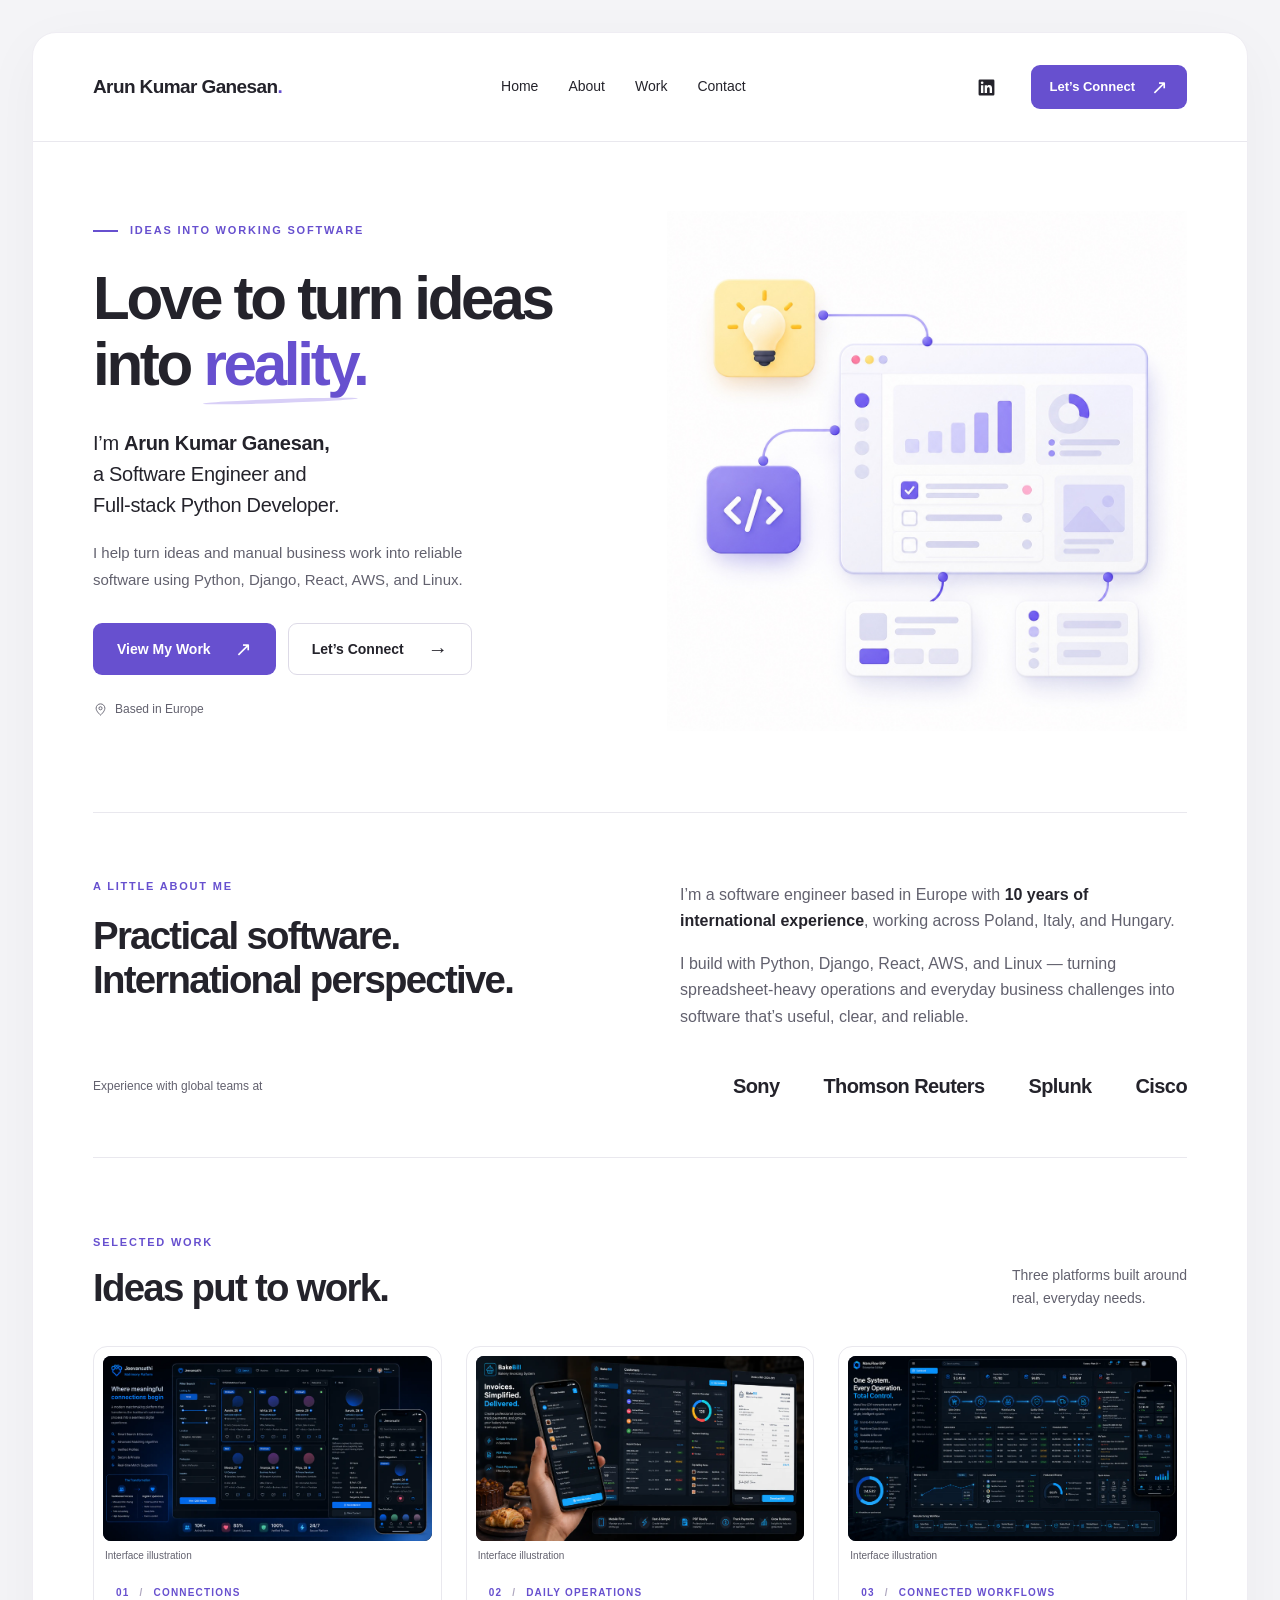
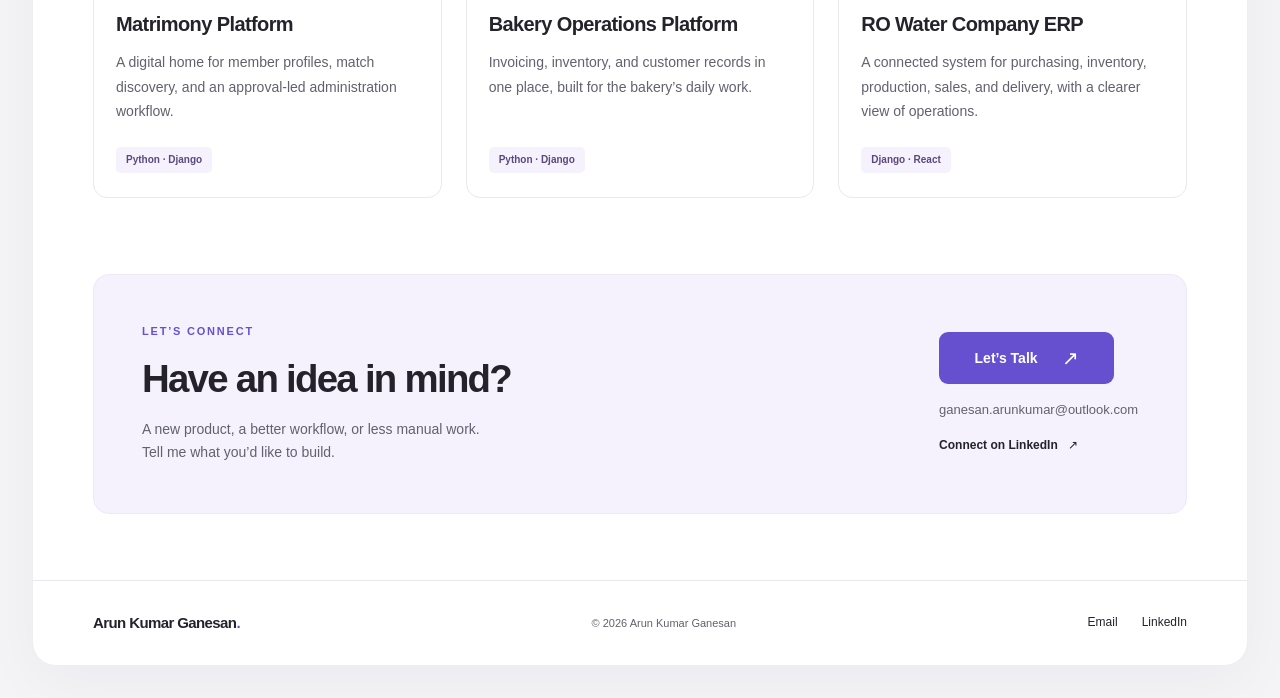
==== commit f7b070cd: "New UI" ====
--- a/index.html
+++ b/index.html
@@ -29,1433 +29,165 @@
         y.parentNode.insertBefore(t, y);
       })(window, document, "clarity", "script", "x6uyei3rlp");
     </script>
-    <title>Arun Kumar Ganesan | Business Automation Consultant</title>
-    <meta
-      name="description"
-      content="I help businesses replace manual stock tracking, billing, orders, customer follow-up, and reports with simple custom software. Based in Europe."
-    />
-    <meta name="theme-color" content="#020617" />
+    <title>Arun Kumar Ganesan | Software Engineer &amp; Full-stack Python Developer</title>
+    <meta name="description" content="Software Engineer and Full-stack Python Developer based in Europe. I turn ideas and manual business work into reliable software with Python, Django, React, AWS, and Linux." />
+    <meta name="theme-color" content="#f4f4f7" />
     <link rel="canonical" href="https://ganesanarunkumar.github.io/" />
     <meta property="og:type" content="website" />
-    <meta property="og:title" content="Arun Kumar Ganesan | Business Automation Consultant" />
-    <meta
-      property="og:description"
-      content="I help businesses replace manual stock tracking, billing, orders, customer follow-up, and reports with simple custom software. Based in Europe."
-    />
+    <meta property="og:title" content="Arun Kumar Ganesan | Ideas into reliable software" />
+    <meta property="og:description" content="Software Engineer and Full-stack Python Developer. Practical software for ideas, everyday operations, and manual business work." />
     <meta property="og:url" content="https://ganesanarunkumar.github.io/" />
     <meta property="og:site_name" content="Arun Kumar Ganesan" />
     <meta property="og:locale" content="en_US" />
-    <meta
-      property="og:image"
-      content="https://ganesanarunkumar.github.io/assets/akg-social-preview-business-automation.jpg"
-    />
-    <meta
-      property="og:image:secure_url"
-      content="https://ganesanarunkumar.github.io/assets/akg-social-preview-business-automation.jpg"
-    />
+    <meta property="og:image" content="https://ganesanarunkumar.github.io/assets/portfolio-social-preview.jpg" />
+    <meta property="og:image:secure_url" content="https://ganesanarunkumar.github.io/assets/portfolio-social-preview.jpg" />
     <meta property="og:image:type" content="image/jpeg" />
-    <meta property="og:image:width" content="1536" />
-    <meta property="og:image:height" content="1024" />
-    <meta property="og:image:alt" content="Arun Kumar Ganesan business automation consultant preview" />
+    <meta property="og:image:width" content="1200" />
+    <meta property="og:image:height" content="630" />
+    <meta property="og:image:alt" content="Arun Kumar Ganesan — Software Engineer and Full-stack Python Developer. Love to turn ideas into reality." />
     <meta name="twitter:card" content="summary_large_image" />
-    <meta name="twitter:title" content="Arun Kumar Ganesan | Business Automation Consultant" />
-    <meta
-      name="twitter:description"
-      content="I help businesses replace manual stock tracking, billing, orders, customer follow-up, and reports with simple custom software. Based in Europe."
-    />
-    <meta
-      name="twitter:image"
-      content="https://ganesanarunkumar.github.io/assets/akg-social-preview-business-automation.jpg"
-    />
+    <meta name="twitter:title" content="Arun Kumar Ganesan | Ideas into reliable software" />
+    <meta name="twitter:description" content="Software Engineer and Full-stack Python Developer. Turning ideas and manual business work into reliable software." />
+    <meta name="twitter:image" content="https://ganesanarunkumar.github.io/assets/portfolio-social-preview.jpg" />
+    <meta name="twitter:image:alt" content="Arun Kumar Ganesan — Software Engineer and Full-stack Python Developer. Love to turn ideas into reality." />
     <link rel="icon" href="assets/favicons/akg-favicon.ico?v=2" sizes="any" />
     <link rel="icon" href="assets/favicons/akg-favicon-32x32.png?v=2" type="image/png" sizes="32x32" />
     <link rel="icon" href="assets/favicons/akg-favicon-16x16.png?v=2" type="image/png" sizes="16x16" />
     <link rel="apple-touch-icon" href="assets/favicons/akg-apple-touch-icon-180x180.png?v=2" sizes="180x180" />
-    <link rel="manifest" href="assets/favicons/akg-site.webmanifest?v=2" />
-    <link rel="preload" href="assets/akg-helmet-brand-logo.webp" as="image" />
-    <link rel="preload" href="assets/arun-kumar-ganesan-anime-workstation.webp" as="image" />
+    <link rel="manifest" href="assets/favicons/akg-site.webmanifest?v=3" />
+    <link rel="preload" href="assets/ideas-to-software-hero.jpg" as="image" />
     <link rel="stylesheet" href="styles.css" />
     <script src="script.js" defer></script>
   </head>
-  <body class="is-loading">
-    <div
-      class="site-loader"
-      id="site-loader"
-      role="status"
-      aria-live="polite"
-      aria-label="Loading Arun Kumar Ganesan website"
-    >
-      <div class="loader-content">
-        <div class="loader-stage" aria-hidden="true">
-          <span class="loader-logo">
-            <img src="assets/akg-helmet-brand-logo.webp" alt="" width="512" height="512" decoding="async" />
-          </span>
+  <body>
+    <a class="skip-link" href="#content">Skip to content</a>
+    <div class="site-canvas">
+      <header class="site-header">
+        <a class="brand" href="#home">Arun Kumar Ganesan<span aria-hidden="true">.</span></a>
+        <nav class="nav-links" aria-label="Main navigation">
+          <a href="#home">Home</a>
+          <a href="#about">About</a>
+          <a href="#work">Work</a>
+          <a href="#contact">Contact</a>
+        </nav>
+        <div class="header-actions">
+          <a class="linkedin-icon" href="https://www.linkedin.com/in/arun-kumar-ganesan-8b37b9a2/" target="_blank" rel="noopener noreferrer" aria-label="LinkedIn profile (opens in a new tab)">
+            <svg viewBox="0 0 24 24" aria-hidden="true" focusable="false"><path d="M20.45 2H3.55A1.55 1.55 0 0 0 2 3.55v16.9A1.55 1.55 0 0 0 3.55 22h16.9A1.55 1.55 0 0 0 22 20.45V3.55A1.55 1.55 0 0 0 20.45 2ZM8 19H5V9h3ZM6.5 7.7a1.7 1.7 0 1 1 0-3.4 1.7 1.7 0 0 1 0 3.4ZM19 19h-3v-5.2c0-1.3-.5-2.1-1.5-2.1-1.2 0-1.8.8-1.8 2.1V19h-3V9h2.9v1.4c.6-1 1.6-1.6 2.9-1.6 2.2 0 3.5 1.4 3.5 4.3Z" /></svg>
+          </a>
+          <a class="button button-primary header-cta" href="#contact">Let’s Connect <span aria-hidden="true">↗</span></a>
         </div>
-        <span class="loader-progress" aria-hidden="true"></span>
-        <span class="loader-status-text">Loading Arun Kumar Ganesan website</span>
-      </div>
-    </div>
-    <noscript>
-      <style>
-        body.is-loading {
-          overflow: auto;
-        }
+      </header>
 
-        body.is-loading .skip-link,
-        body.is-loading .site-header,
-        body.is-loading main,
-        body.is-loading .site-footer {
-          opacity: 1;
-          visibility: visible;
-        }
+      <main id="content" tabindex="-1">
+        <section class="hero section" id="home" aria-labelledby="hero-title">
+          <div class="hero-copy">
+            <p class="eyebrow"><span class="small-line" aria-hidden="true"></span> IDEAS INTO WORKING SOFTWARE</p>
+            <h1 id="hero-title">Love to turn ideas <br />into <span class="accent-word">reality.</span></h1>
+            <p class="hero-intro">I’m <strong>Arun Kumar Ganesan,</strong><br />a Software Engineer and<br class="desktop-break" /> Full-stack Python Developer.</p>
+            <p class="hero-description">I help turn ideas and manual business work into reliable software using Python, Django, React, AWS, and Linux.</p>
+            <div class="hero-actions">
+              <a class="button button-primary" href="#work">View My Work <span aria-hidden="true">↗</span></a>
+              <a class="button button-secondary" href="#contact">Let’s Connect <span aria-hidden="true">→</span></a>
+            </div>
+            <p class="location"><svg viewBox="0 0 24 24" aria-hidden="true" focusable="false"><path d="M19 10c0 5-7 11-7 11S5 15 5 10a7 7 0 1 1 14 0Z" /><circle cx="12" cy="10" r="2.5" /></svg> Based in Europe</p>
+          </div>
+          <div class="hero-art">
+            <img src="assets/ideas-to-software-hero.jpg" width="1254" height="1254" alt="An idea and code connect to a working dashboard and software modules." fetchpriority="high" decoding="async" />
+          </div>
+        </section>
 
-        .site-loader {
-          display: none;
-        }
-      </style>
-    </noscript>
+        <section class="about section" id="about" aria-labelledby="about-title">
+          <div class="about-heading">
+            <p class="eyebrow">A LITTLE ABOUT ME</p>
+            <h2 id="about-title">Practical software. <br />International perspective.</h2>
+          </div>
+          <div class="about-copy">
+            <p>I’m a software engineer based in Europe with <strong>10 years of international experience</strong>, working across Poland, Italy, and Hungary.</p>
+            <p>I build with Python, Django, React, AWS, and Linux — turning spreadsheet-heavy operations and everyday business challenges into software that’s useful, clear, and reliable.</p>
+          </div>
+          <div class="experience">
+            <p>Experience with global teams at</p>
+            <ul class="company-names" aria-label="Companies I have worked with">
+              <li>Sony</li>
+              <li>Thomson Reuters</li>
+              <li>Splunk</li>
+              <li>Cisco</li>
+            </ul>
+          </div>
+        </section>
 
-    <a class="skip-link" href="#content">Skip to content</a>
+        <section class="work section" id="work" aria-labelledby="work-title">
+          <div class="section-heading">
+            <div>
+              <p class="eyebrow">SELECTED WORK</p>
+              <h2 id="work-title">Ideas put to work.</h2>
+            </div>
+            <p>Three platforms built around<br class="desktop-break" /> real, everyday needs.</p>
+          </div>
+          <div class="project-grid">
+            <article class="project-card">
+              <figure class="project-visual">
+                <img src="assets/project-matrimony-platform.webp" width="1672" height="941" alt="Matrimony platform interface illustration with profile search and a mobile view." loading="lazy" decoding="async" />
+                <figcaption>Interface illustration</figcaption>
+              </figure>
+              <div class="project-copy">
+                <p class="project-index">01 <span aria-hidden="true">/</span> CONNECTIONS</p>
+                <h3>Matrimony Platform</h3>
+                <p>A digital home for member profiles, match discovery, and an approval-led administration workflow.</p>
+                <span class="technology">Python · Django</span>
+              </div>
+            </article>
+            <article class="project-card">
+              <figure class="project-visual">
+                <img src="assets/project-bakery-invoicing-system.webp" width="1672" height="941" alt="Bakery operations interface illustration with invoicing, sales, and inventory views." loading="lazy" decoding="async" />
+                <figcaption>Interface illustration</figcaption>
+              </figure>
+              <div class="project-copy">
+                <p class="project-index">02 <span aria-hidden="true">/</span> DAILY OPERATIONS</p>
+                <h3>Bakery Operations Platform</h3>
+                <p>Invoicing, inventory, and customer records in one place, built for the bakery’s daily work.</p>
+                <span class="technology">Python · Django</span>
+              </div>
+            </article>
+            <article class="project-card">
+              <figure class="project-visual">
+                <img src="assets/project-business-erp-dashboard.webp" width="1672" height="941" alt="Water company ERP interface illustration connecting sales, inventory, production, and delivery." loading="lazy" decoding="async" />
+                <figcaption>Interface illustration</figcaption>
+              </figure>
+              <div class="project-copy">
+                <p class="project-index">03 <span aria-hidden="true">/</span> CONNECTED WORKFLOWS</p>
+                <h3>RO Water Company ERP</h3>
+                <p>A connected system for purchasing, inventory, production, sales, and delivery, with a clearer view of operations.</p>
+                <span class="technology">Django · React</span>
+              </div>
+            </article>
+          </div>
+        </section>
 
-    <header class="site-header" aria-label="Primary navigation">
-      <a class="brand" href="#top" aria-label="Arun Kumar Ganesan home">
-        <span class="brand-mark" aria-hidden="true">
-          <img src="assets/akg-helmet-brand-logo.webp" alt="" width="512" height="512" decoding="async" />
-        </span>
-        <span class="brand-copy">
-          <strong>Arun Kumar Ganesan</strong>
-        </span>
-      </a>
-      <nav class="nav-links" aria-label="Page sections">
-        <a class="is-active" href="#top">Home</a>
-        <a href="#services">Services</a>
-        <a href="#work">Work</a>
-        <a href="#process">Process</a>
-        <a href="#about">About</a>
-        <a href="#contact">Contact</a>
-      </nav>
-      <a class="header-cta" href="#contact" aria-label="Let's Connect">
-        <span class="header-cta-text">Let's Connect</span>
-        <svg class="header-cta-icon" viewBox="0 0 24 24" aria-hidden="true">
-          <path d="m22 2-7 20-4-9-9-4Z"></path>
-          <path d="M22 2 11 13"></path>
-        </svg>
-      </a>
-    </header>
-
-    <div class="scroll-nav" data-scroll-nav aria-label="Page scroll controls" hidden>
-      <button class="scroll-nav-button" type="button" data-scroll-page="up" aria-label="Scroll up">
-        <svg viewBox="0 0 24 24" aria-hidden="true">
-          <path d="m6 15 6-6 6 6"></path>
-        </svg>
-      </button>
-      <button class="scroll-nav-button" type="button" data-scroll-page="down" aria-label="Scroll down">
-        <svg viewBox="0 0 24 24" aria-hidden="true">
-          <path d="m6 9 6 6 6-6"></path>
-        </svg>
-      </button>
-    </div>
-
-    <main id="content">
-      <section id="top" class="hero-section" aria-labelledby="hero-title">
-        <div class="hero-copy">
-          <p class="hero-role">SOFTWARE ENGINEER &amp; BUSINESS AUTOMATION CONSULTANT</p>
-          <p class="hero-typewriter" aria-label="Business software prompts">
-            <span
-              class="typewriter-text"
-              id="hero-typewriter"
-              data-phrases="Still tracking stock in Excel?|Creating invoices manually?|Losing orders in WhatsApp?|No clear view of pending work?|Need daily sales and stock reports?|Want one system for your team?"
-            >Still tracking stock in Excel?</span>
-            <span class="typewriter-caret" aria-hidden="true"></span>
-          </p>
-          <h1 id="hero-title">
-            I help businesses<br />
-            replace manual <br class="hero-mobile-break" />work<br />
-            with <span class="hero-accent">software.</span>
-          </h1>
-          <p class="hero-text">
-            I build private software that helps your team manage stock, invoices, orders, deliveries, customers, staff
-            work, and reports from one place.
-          </p>
-
-          <div class="hero-features" aria-label="Business software focus areas">
-            <div class="hero-feature">
-              <span class="feature-icon" aria-hidden="true">
-                <svg viewBox="0 0 24 24" focusable="false">
-                  <rect x="3" y="4" width="7" height="6" rx="1.5" />
-                  <rect x="14" y="4" width="7" height="6" rx="1.5" />
-                  <rect x="8.5" y="15" width="7" height="5" rx="1.5" />
-                  <path d="M6.5 10v2.5h11V10" />
-                  <path d="M12 12.5V15" />
-                </svg>
-              </span>
-              <span>Stock Control</span>
+        <section class="contact section" id="contact" aria-labelledby="contact-title">
+          <div class="contact-panel">
+            <div class="contact-copy">
+              <p class="eyebrow">LET’S CONNECT</p>
+              <h2 id="contact-title">Have an idea in mind?</h2>
+              <p>A new product, a better workflow, or less manual work.<br class="desktop-break" /> Tell me what you’d like to build.</p>
             </div>
-            <div class="hero-feature">
-              <span class="feature-icon" aria-hidden="true">
-                <svg viewBox="0 0 24 24" focusable="false">
-                  <path d="M4 5h16v11H4z" />
-                  <path d="M8 20h8" />
-                  <path d="M12 16v4" />
-                  <path d="M8 9h8" />
-                  <path d="M8 12h4" />
-                  <path d="M16 12h.01" />
-                </svg>
-              </span>
-              <span>Billing &amp; Invoices</span>
-            </div>
-            <div class="hero-feature">
-              <span class="feature-icon" aria-hidden="true">
-                <svg viewBox="0 0 24 24" focusable="false">
-                  <path d="M12 3v3" />
-                  <path d="M12 18v3" />
-                  <path d="m4.9 4.9 2.1 2.1" />
-                  <path d="m17 17 2.1 2.1" />
-                  <path d="M3 12h3" />
-                  <path d="M18 12h3" />
-                  <path d="m4.9 19.1 2.1-2.1" />
-                  <path d="m17 7 2.1-2.1" />
-                  <circle cx="12" cy="12" r="4" />
-                  <path d="m10.8 12 1.1 1.1 2.2-2.4" />
-                </svg>
-              </span>
-              <span>Orders &amp; Delivery</span>
-            </div>
-            <div class="hero-feature">
-              <span class="feature-icon" aria-hidden="true">
-                <svg viewBox="0 0 24 24" focusable="false">
-                  <path d="M4 5h16v12H4z" />
-                  <path d="M4 9h16" />
-                  <path d="M8 21h8" />
-                  <path d="M12 17v4" />
-                  <path d="M8 13h3" />
-                  <path d="M14 13h2" />
-                  <path d="M17.5 6.8h.01" />
-                </svg>
-              </span>
-              <span>Business Reports</span>
+            <div class="contact-actions">
+              <a class="button button-primary" href="mailto:ganesan.arunkumar@outlook.com">Let’s Talk <span aria-hidden="true">↗</span></a>
+              <a class="email-link" href="mailto:ganesan.arunkumar@outlook.com">ganesan.arunkumar@outlook.com</a>
+              <a class="text-link" href="https://www.linkedin.com/in/arun-kumar-ganesan-8b37b9a2/" target="_blank" rel="noopener noreferrer">Connect on LinkedIn <span aria-hidden="true">↗</span><span class="sr-only"> (opens in a new tab)</span></a>
             </div>
           </div>
+        </section>
+      </main>
 
-          <div class="hero-actions hero-cta" aria-label="Hero actions">
-            <a class="button primary" href="#work">
-              <span>See Examples</span>
-              <span class="button-icon" aria-hidden="true">
-                <svg viewBox="0 0 24 24" focusable="false">
-                  <path d="M5 12h14" />
-                  <path d="m13 6 6 6-6 6" />
-                </svg>
-              </span>
-            </a>
-            <a class="button secondary" href="#contact">
-              <span>Discuss My Business</span>
-              <span class="button-icon" aria-hidden="true">
-                <svg viewBox="0 0 24 24" focusable="false">
-                  <path d="M4 6h16v12H4z" />
-                  <path d="m4 7 8 6 8-6" />
-                </svg>
-              </span>
-            </a>
-          </div>
+      <footer class="site-footer">
+        <a class="footer-name" href="#home">Arun Kumar Ganesan<span aria-hidden="true">.</span></a>
+        <p>© <span data-current-year>2026</span> Arun Kumar Ganesan</p>
+        <div class="footer-links">
+          <a href="mailto:ganesan.arunkumar@outlook.com">Email</a>
+          <a href="https://www.linkedin.com/in/arun-kumar-ganesan-8b37b9a2/" target="_blank" rel="noopener noreferrer">LinkedIn<span class="sr-only"> (opens in a new tab)</span></a>
         </div>
-
-        <aside class="hero-card" aria-label="Arun Kumar Ganesan profile and Europe credibility">
-          <div class="photo-card">
-            <img
-              src="assets/arun-kumar-ganesan-anime-workstation.webp"
-              alt="Illustration of Arun Kumar Ganesan working on business software dashboards"
-              class="profile-photo"
-              width="1536"
-              height="1024"
-              fetchpriority="high"
-              decoding="async"
-            />
-          </div>
-          <div class="europe-card">
-            <ul class="profile-proof-list" aria-label="Consulting strengths">
-              <li>
-                <span class="pin-icon" aria-hidden="true">
-                  <svg viewBox="0 0 24 24" focusable="false">
-                    <path d="M12 21s6-5.1 6-11a6 6 0 0 0-12 0c0 5.9 6 11 6 11z" />
-                    <circle cx="12" cy="10" r="2" />
-                  </svg>
-                </span>
-                <span>Europe-Based</span>
-              </li>
-              <li>
-                <span class="pin-icon" aria-hidden="true">
-                  <svg viewBox="0 0 24 24" focusable="false">
-                    <circle cx="12" cy="12" r="3" />
-                    <path d="M12 2v3" />
-                    <path d="M12 19v3" />
-                    <path d="m4.9 4.9 2.1 2.1" />
-                    <path d="m17 17 2.1 2.1" />
-                    <path d="M2 12h3" />
-                    <path d="M19 12h3" />
-                    <path d="m4.9 19.1 2.1-2.1" />
-                    <path d="m17 7 2.1-2.1" />
-                  </svg>
-                </span>
-                <span>Stock &amp; Billing</span>
-              </li>
-              <li>
-                <span class="pin-icon" aria-hidden="true">
-                  <svg viewBox="0 0 24 24" focusable="false">
-                    <path d="M4 19h16" />
-                    <path d="M7 16v-5" />
-                    <path d="M12 16V8" />
-                    <path d="M17 16v-9" />
-                    <path d="m5 13 5-5 3 3 6-6" />
-                  </svg>
-                </span>
-                <span>Orders &amp; Delivery</span>
-              </li>
-              <li>
-                <span class="pin-icon" aria-hidden="true">
-                  <svg viewBox="0 0 24 24" focusable="false">
-                    <path d="m8 17-5-5 5-5" />
-                    <path d="m16 7 5 5-5 5" />
-                    <path d="m14 4-4 16" />
-                  </svg>
-                </span>
-                <span>Reports &amp; Follow-up</span>
-              </li>
-            </ul>
-            <p>Working with businesses across <span>India &amp; Europe.</span></p>
-          </div>
-        </aside>
-      </section>
-
-      <section class="credibility-strip" aria-label="Trusted experience">
-        <div class="credibility-intro">
-          <span>Trusted Experience</span>
-          <p>Worked with global organizations</p>
-        </div>
-        <div class="company-row" aria-label="Global organizations">
-          <span class="company-logo logo-sony">
-            <img src="assets/company-logo-sony.webp" alt="Sony" width="3756" height="662" decoding="async" />
-          </span>
-          <span class="company-logo logo-thomson">
-            <img
-              src="assets/company-logo-thomson-reuters.webp"
-              alt="Thomson Reuters"
-              width="2122"
-              height="315"
-              decoding="async"
-            />
-          </span>
-          <span class="company-logo logo-splunk">
-            <img src="assets/company-logo-splunk.webp" alt="Splunk" width="400" height="400" decoding="async" />
-          </span>
-          <span class="company-logo logo-cisco">
-            <img src="assets/company-logo-cisco.webp" alt="Cisco" width="2000" height="1055" decoding="async" />
-          </span>
-        </div>
-        <dl class="credibility-stats">
-          <div>
-            <span class="stat-icon" aria-hidden="true">
-              <svg viewBox="0 0 24 24" focusable="false">
-                <circle cx="12" cy="8" r="4" />
-                <path d="M8.5 12.5 7 21l5-2.7 5 2.7-1.5-8.5" />
-                <path d="m9.5 8 1.6 1.6L14.5 6" />
-              </svg>
-            </span>
-            <dt><strong data-experience-years data-experience-start-year="2016">10+</strong></dt>
-            <dd>Years Experience</dd>
-          </div>
-          <div>
-            <span class="stat-icon" aria-hidden="true">
-              <svg viewBox="0 0 24 24" focusable="false">
-                <path d="M4 21V8l8-5 8 5v13" />
-                <path d="M9 21v-6h6v6" />
-                <path d="M9 10h.01" />
-                <path d="M12 10h.01" />
-                <path d="M15 10h.01" />
-              </svg>
-            </span>
-            <dt>Enterprise</dt>
-            <dd>Software Background</dd>
-          </div>
-          <div>
-            <span class="stat-icon" aria-hidden="true">
-              <svg viewBox="0 0 24 24" focusable="false">
-                <circle cx="12" cy="12" r="9" />
-                <path d="M3 12h18" />
-                <path d="M12 3c2.3 2.5 3.5 5.5 3.5 9S14.3 18.5 12 21" />
-                <path d="M12 3c-2.3 2.5-3.5 5.5-3.5 9S9.7 18.5 12 21" />
-              </svg>
-            </span>
-            <dt>Europe &amp; India</dt>
-            <dd>Business Focus</dd>
-          </div>
-          <div>
-            <span class="stat-icon" aria-hidden="true">
-              <svg viewBox="0 0 24 24" focusable="false">
-                <path d="m13 2-9 13h7l-1 7 9-13h-7z" />
-              </svg>
-            </span>
-            <dt>Automation</dt>
-            <dd>Consultant</dd>
-          </div>
-        </dl>
-      </section>
-
-      <section id="services" class="section-block build-section" aria-labelledby="build-title">
-        <div class="section-heading build-heading">
-          <p class="section-kicker">WHAT I BUILD</p>
-          <h2 id="build-title">Common problems I help solve</h2>
-        </div>
-
-        <div class="build-grid">
-          <article class="build-card">
-            <span class="build-icon" aria-hidden="true">
-              <svg viewBox="0 0 24 24" focusable="false">
-                <path d="M4 5h16v11H4z" />
-                <path d="M8 20h8" />
-                <path d="M12 16v4" />
-                <path d="M8 9h8" />
-                <path d="M8 12h5" />
-              </svg>
-            </span>
-            <h3>Inventory Chaos</h3>
-            <p>
-              Still managing stock in Excel, notebooks, or scattered files? I can help you track what is available, what
-              is low, and what needs to be ordered.
-            </p>
-          </article>
-          <article class="build-card">
-            <span class="build-icon" aria-hidden="true">
-              <svg viewBox="0 0 24 24" focusable="false">
-                <path d="M5 4h14v16H5z" />
-                <path d="M8 8h8" />
-                <path d="M8 12h4" />
-                <path d="M14 16h2" />
-              </svg>
-            </span>
-            <h3>Manual Billing</h3>
-            <p>
-              Creating bills and invoices manually every day? I can help you generate invoices, PDFs, customer records,
-              and payment status from one system.
-            </p>
-          </article>
-          <article class="build-card">
-            <span class="build-icon" aria-hidden="true">
-              <svg viewBox="0 0 24 24" focusable="false">
-                <circle cx="6" cy="12" r="3" />
-                <circle cx="18" cy="6" r="3" />
-                <circle cx="18" cy="18" r="3" />
-                <path d="M8.7 10.7 15.4 7.3" />
-                <path d="M8.7 13.3 15.4 16.7" />
-              </svg>
-            </span>
-            <h3>Order Tracking</h3>
-            <p>
-              Struggling to track customer orders, delivery status, or pending work? I can help you build a simple system
-              to follow every order from start to finish.
-            </p>
-          </article>
-          <article class="build-card">
-            <span class="build-icon" aria-hidden="true">
-              <svg viewBox="0 0 24 24" focusable="false">
-                <path d="M7 3h8l4 4v14H7z" />
-                <path d="M15 3v5h5" />
-                <path d="M10 12h6" />
-                <path d="M10 16h4" />
-                <circle cx="7" cy="7" r="3" />
-              </svg>
-            </span>
-            <h3>Customer Follow-up</h3>
-            <p>
-              Customer details, enquiries, and offers getting lost in WhatsApp or notebooks? I can help you manage
-              customers and send updates from one place.
-            </p>
-          </article>
-          <article class="build-card">
-            <span class="build-icon" aria-hidden="true">
-              <svg viewBox="0 0 24 24" focusable="false">
-                <circle cx="12" cy="12" r="9" />
-                <path d="M3 12h18" />
-                <path d="M12 3a14 14 0 0 1 0 18" />
-                <path d="M12 3a14 14 0 0 0 0 18" />
-              </svg>
-            </span>
-            <h3>Repeated Daily Work</h3>
-            <p>
-              Doing the same tasks again and again? I can help automate approvals, reports, reminders, SMS, and regular
-              business workflows.
-            </p>
-          </article>
-          <article class="build-card">
-            <span class="build-icon" aria-hidden="true">
-              <svg viewBox="0 0 24 24" focusable="false">
-                <path d="M7 18h10a4 4 0 0 0 .8-7.9 6 6 0 0 0-11.3-1.8A5 5 0 0 0 7 18z" />
-                <path d="M12 13v8" />
-                <path d="m8.5 16.5 3.5-3.5 3.5 3.5" />
-              </svg>
-            </span>
-            <h3>No Clear Business View</h3>
-            <p>
-              Not sure what is happening in your business every day? I can help you build dashboards and reports to see
-              sales, stock, orders, and performance clearly.
-            </p>
-          </article>
-        </div>
-      </section>
-
-      <section class="section-block meaning-section" aria-labelledby="meaning-title">
-        <div class="meaning-panel">
-          <div class="meaning-copy">
-            <p class="section-kicker">WHAT I BUILD MEANS</p>
-            <h2 id="meaning-title">A private app for the way your team already works.</h2>
-            <p>
-              A custom business system is a private app your team can use from mobile or laptop. It can track stock,
-              create invoices, manage orders, show reports, send customer updates, and replace repeated manual work.
-            </p>
-          </div>
-
-          <ul class="meaning-list" aria-label="What a custom business system can do">
-            <li>
-              <span class="meaning-icon" aria-hidden="true">
-                <svg viewBox="0 0 24 24" focusable="false">
-                  <path d="M4 7h16v13H4z" />
-                  <path d="M8 7V4h8v3" />
-                  <path d="M8 12h8" />
-                  <path d="M8 16h5" />
-                </svg>
-              </span>
-              <span>Track stock</span>
-            </li>
-            <li>
-              <span class="meaning-icon" aria-hidden="true">
-                <svg viewBox="0 0 24 24" focusable="false">
-                  <path d="M6 3h12v18H6z" />
-                  <path d="M9 8h6" />
-                  <path d="M9 12h4" />
-                  <path d="M14 17h1" />
-                </svg>
-              </span>
-              <span>Create invoices</span>
-            </li>
-            <li>
-              <span class="meaning-icon" aria-hidden="true">
-                <svg viewBox="0 0 24 24" focusable="false">
-                  <path d="M4 6h16v12H4z" />
-                  <path d="M4 10h16" />
-                  <path d="M8 14h4" />
-                  <path d="M15 14h1" />
-                </svg>
-              </span>
-              <span>Manage orders</span>
-            </li>
-            <li>
-              <span class="meaning-icon" aria-hidden="true">
-                <svg viewBox="0 0 24 24" focusable="false">
-                  <path d="M4 19h16" />
-                  <path d="M7 16v-5" />
-                  <path d="M12 16V8" />
-                  <path d="M17 16v-9" />
-                </svg>
-              </span>
-              <span>Show reports</span>
-            </li>
-            <li>
-              <span class="meaning-icon" aria-hidden="true">
-                <svg viewBox="0 0 24 24" focusable="false">
-                  <path d="M4 6h16v12H4z" />
-                  <path d="m4 7 8 6 8-6" />
-                </svg>
-              </span>
-              <span>Send updates</span>
-            </li>
-            <li>
-              <span class="meaning-icon" aria-hidden="true">
-                <svg viewBox="0 0 24 24" focusable="false">
-                  <path d="M5 12h14" />
-                  <path d="m13 6 6 6-6 6" />
-                  <path d="M5 6h4" />
-                  <path d="M5 18h4" />
-                </svg>
-              </span>
-              <span>Replace repeated work</span>
-            </li>
-          </ul>
-        </div>
-      </section>
-
-      <section class="section-block industries-section" aria-labelledby="industries-title">
-        <div class="section-heading industries-heading">
-          <h2 id="industries-title" class="section-kicker">Businesses I Work With</h2>
-        </div>
-
-        <div class="industries-grid">
-          <article class="industry-card" tabindex="0" aria-label="Manufacturing: Inventory, Production, Purchase, Billing">
-            <span class="industry-icon" aria-hidden="true">
-              <svg viewBox="0 0 24 24" focusable="false">
-                <path d="M3 21V9l5 3V9l5 3V7h8v14z" />
-                <path d="M7 18h2" />
-                <path d="M12 18h2" />
-                <path d="M17 18h2" />
-              </svg>
-            </span>
-            <h3>Manufacturing</h3>
-            <p>Inventory • Production • Purchase • Billing</p>
-          </article>
-          <article class="industry-card" tabindex="0" aria-label="Garments and Textiles: Stock, Orders, Production, Dispatch">
-            <span class="industry-icon" aria-hidden="true">
-              <svg viewBox="0 0 24 24" focusable="false">
-                <path d="M8 4h8l3 4-3 3v9H8v-9L5 8z" />
-                <path d="M10 4a2 2 0 0 0 4 0" />
-                <path d="M8 11h8" />
-              </svg>
-            </span>
-            <h3>Garments &amp; Textiles</h3>
-            <p>Stock • Orders • Production • Dispatch</p>
-          </article>
-          <article class="industry-card" tabindex="0" aria-label="Bakeries and Food Businesses: Orders, Inventory, Invoices, Customers">
-            <span class="industry-icon" aria-hidden="true">
-              <svg viewBox="0 0 24 24" focusable="false">
-                <path d="M5 12h14l-1.5 8h-11z" />
-                <path d="M8 12a4 4 0 0 1 8 0" />
-                <path d="M9 16h6" />
-                <path d="M11 4h2" />
-                <path d="m8 6 1.5 1.5" />
-                <path d="M16 6 14.5 7.5" />
-              </svg>
-            </span>
-            <h3>Bakeries &amp; Food Businesses</h3>
-            <p>Orders • Inventory • Invoices • Customers</p>
-          </article>
-          <article class="industry-card" tabindex="0" aria-label="Hotels and Hospitality: Bookings, Billing, Inventory, Operations">
-            <span class="industry-icon" aria-hidden="true">
-              <svg viewBox="0 0 24 24" focusable="false">
-                <path d="M4 20V7a3 3 0 0 1 3-3h10a3 3 0 0 1 3 3v13" />
-                <path d="M8 20v-7h8v7" />
-                <path d="M8 8h.01" />
-                <path d="M12 8h.01" />
-                <path d="M16 8h.01" />
-              </svg>
-            </span>
-            <h3>Hotels &amp; Hospitality</h3>
-            <p>Bookings • Billing • Inventory • Operations</p>
-          </article>
-          <article class="industry-card" tabindex="0" aria-label="Water and Beverage Companies: Orders, Delivery, Inventory, Distribution">
-            <span class="industry-icon" aria-hidden="true">
-              <svg viewBox="0 0 24 24" focusable="false">
-                <path d="M7 4h10l-1 17H8z" />
-                <path d="M7.5 8h9" />
-                <path d="M9 13h6" />
-                <path d="M10 17h4" />
-              </svg>
-            </span>
-            <h3>Water &amp; Beverage Companies</h3>
-            <p>Orders • Delivery • Inventory • Distribution</p>
-          </article>
-          <article class="industry-card" tabindex="0" aria-label="Distributors and Wholesale: Stock, Sales, Delivery, Reports">
-            <span class="industry-icon" aria-hidden="true">
-              <svg viewBox="0 0 24 24" focusable="false">
-                <path d="M3 7h11v10H3z" />
-                <path d="M14 11h4l3 3v3h-7z" />
-                <circle cx="7" cy="19" r="1.5" />
-                <circle cx="17" cy="19" r="1.5" />
-                <path d="M6 10h5" />
-              </svg>
-            </span>
-            <h3>Distributors &amp; Wholesale</h3>
-            <p>Stock • Sales • Delivery • Reports</p>
-          </article>
-          <article class="industry-card" tabindex="0" aria-label="Retail Shops: Billing, Inventory, Customers, Reports">
-            <span class="industry-icon" aria-hidden="true">
-              <svg viewBox="0 0 24 24" focusable="false">
-                <path d="M4 10h16l-1.5-5h-13z" />
-                <path d="M6 10v10h12V10" />
-                <path d="M9 20v-6h6v6" />
-                <path d="M7 5V3h10v2" />
-              </svg>
-            </span>
-            <h3>Retail Shops</h3>
-            <p>Billing • Inventory • Customers • Reports</p>
-          </article>
-          <article class="industry-card" tabindex="0" aria-label="Service Businesses: Customers, Staff, Scheduling, Operations">
-            <span class="industry-icon" aria-hidden="true">
-              <svg viewBox="0 0 24 24" focusable="false">
-                <path d="M12 3 4 7v5c0 5 3.3 8 8 9 4.7-1 8-4 8-9V7z" />
-                <path d="M9 12h6" />
-                <path d="M12 9v6" />
-              </svg>
-            </span>
-            <h3>Service Businesses</h3>
-            <p>Customers • Staff • Scheduling • Operations</p>
-          </article>
-        </div>
-      </section>
-
-      <section id="work" class="section-block projects-section" aria-labelledby="work-title">
-        <div class="section-heading projects-heading">
-          <p class="section-kicker">REAL PROJECTS I'VE BUILT</p>
-          <h2 id="work-title">Systems that drive real impact</h2>
-        </div>
-
-        <div class="project-carousel" data-project-carousel aria-roledescription="carousel">
-          <div class="project-viewport">
-            <div class="project-grid" data-project-track>
-              <article class="project-card" data-project-slide>
-                <figure class="project-visual">
-                  <img
-                    src="assets/project-matrimony-platform.webp"
-                    alt="Jeevansathi matrimony platform dashboard and mobile interface"
-                    width="1672"
-                    height="941"
-                    loading="lazy"
-                    decoding="async"
-                  />
-                </figure>
-                <div class="project-content">
-                  <p class="project-label">Business transformation</p>
-                  <div class="project-categories" aria-label="Project categories">
-                    <span>Platform</span>
-                    <span>Automation</span>
-                  </div>
-                  <h3>Matrimony Platform</h3>
-                  <p class="project-tagline">
-                    Transforming a traditional matchmaking process into a modern digital platform.
-                  </p>
-
-                  <details class="project-details" open>
-                    <summary>View project details</summary>
-                    <div class="project-story" aria-label="Matrimony Platform business story">
-                      <div class="story-step">
-                        <span>Problem</span>
-                        <p>
-                          The organisation was managing member profiles, photos and match suggestions manually through
-                          email. As the business grew, managing profiles and responding to members became increasingly
-                          difficult.
-                        </p>
-                      </div>
-                      <div class="story-step">
-                        <span>Solution</span>
-                        <p>
-                          I worked closely with the organisation to understand their workflow and designed a complete
-                          online matrimony platform that digitised the entire process.
-                        </p>
-                      </div>
-                      <div class="story-step">
-                        <span>Outcome</span>
-                        <p>
-                          Members can browse profiles, search matches, view photos and interact through a modern web
-                          application while administrators retain full control through an approval-driven workflow.
-                        </p>
-                      </div>
-                    </div>
-
-                    <div class="project-capabilities">
-                      <h4>Key capabilities</h4>
-                      <ul>
-                        <li>Profile management</li>
-                        <li>Member approval workflows</li>
-                        <li>Search & filtering</li>
-                        <li>Photo management</li>
-                        <li>Admin dashboard</li>
-                        <li>Role-based access</li>
-                        <li>Ongoing support & maintenance</li>
-                      </ul>
-                    </div>
-                    <p class="project-highlight">From email-based operations to a complete digital platform.</p>
-                  </details>
-                </div>
-              </article>
-
-              <article class="project-card" data-project-slide>
-                <figure class="project-visual">
-                  <img
-                    src="assets/project-bakery-invoicing-system.webp"
-                    alt="BakeBill bakery operations dashboard, mobile invoice form, and PDF invoice view"
-                    width="1672"
-                    height="941"
-                    loading="lazy"
-                    decoding="async"
-                  />
-                </figure>
-                <div class="project-content">
-                  <p class="project-label">Business transformation</p>
-                  <div class="project-categories" aria-label="Project categories">
-                    <span>Platform</span>
-                    <span>Operations</span>
-                    <span>Automation</span>
-                  </div>
-                  <h3>Bakery Operations Platform</h3>
-                  <p class="project-tagline">
-                    Helping a growing bakery manage sales, inventory and customer communication from a single system.
-                  </p>
-
-                  <details class="project-details" open>
-                    <summary>View project details</summary>
-                    <div class="project-story" aria-label="Bakery Operations Platform business story">
-                      <div class="story-step">
-                        <span>Problem</span>
-                        <p>
-                          The bakery needed more than invoicing. They needed a simple system to manage daily operations,
-                          inventory, customers and sales without relying on multiple tools.
-                        </p>
-                      </div>
-                      <div class="story-step">
-                        <span>Solution</span>
-                        <p>
-                          I designed and built a business platform for mobile and desktop invoicing, PDF generation,
-                          inventory tracking, customer records and direct customer communication.
-                        </p>
-                      </div>
-                      <div class="story-step">
-                        <span>Outcome</span>
-                        <p>
-                          The platform continues to support day-to-day bakery operations while reducing manual effort and
-                          keeping sales, inventory and customer engagement in one place.
-                        </p>
-                      </div>
-                    </div>
-
-                    <div class="project-capabilities">
-                      <h4>Key capabilities</h4>
-                      <ul>
-                        <li>Mobile invoicing</li>
-                        <li>PDF invoice generation</li>
-                        <li>Inventory management</li>
-                        <li>Expiry tracking</li>
-                        <li>Customer management</li>
-                        <li>SMS campaigns</li>
-                        <li>Offer notifications</li>
-                        <li>Sales tracking</li>
-                      </ul>
-                    </div>
-                    <p class="project-highlight">A single platform for bakery operations and customer engagement.</p>
-                  </details>
-                </div>
-              </article>
-
-              <article class="project-card" data-project-slide>
-                <figure class="project-visual">
-                  <img
-                    src="assets/project-business-erp-dashboard.webp"
-                    alt="ERP dashboard showing sales, purchasing, inventory, production, delivery and invoicing workflows"
-                    width="1672"
-                    height="941"
-                    loading="lazy"
-                    decoding="async"
-                  />
-                </figure>
-                <div class="project-content">
-                  <p class="project-label">Business transformation</p>
-                  <div class="project-categories" aria-label="Project categories">
-                    <span>ERP</span>
-                    <span>Operations</span>
-                    <span>Automation</span>
-                  </div>
-                  <h3>RO Water Company ERP</h3>
-                  <p class="project-tagline">
-                    Connecting sales, inventory, production and delivery through a single ERP platform.
-                  </p>
-
-                  <details class="project-details" open>
-                    <summary>View project details</summary>
-                    <div class="project-story" aria-label="RO Water Company ERP business story">
-                      <div class="story-step">
-                        <span>Problem</span>
-                        <p>
-                          Managing a water manufacturing and distribution business requires multiple departments to work
-                          together, but separate spreadsheets and disconnected processes made coordination harder.
-                        </p>
-                      </div>
-                      <div class="story-step">
-                        <span>Solution</span>
-                        <p>
-                          I designed a complete ERP platform that connects purchasing, inventory, production, sales,
-                          delivery and customer communication into a unified workflow.
-                        </p>
-                      </div>
-                      <div class="story-step">
-                        <span>Outcome</span>
-                        <p>
-                          The system automates repetitive tasks, reduces manual effort and gives the business real-time
-                          visibility across the full operation.
-                        </p>
-                      </div>
-                    </div>
-
-                    <div class="project-capabilities">
-                      <h4>Key capabilities</h4>
-                      <ul>
-                        <li>Sales Orders</li>
-                        <li>Purchase Orders</li>
-                        <li>Work Orders</li>
-                        <li>Inventory Management</li>
-                        <li>Delivery Management</li>
-                        <li>Invoice Generation</li>
-                        <li>Customer SMS</li>
-                        <li>Debit Notes</li>
-                        <li>Credit Notes</li>
-                        <li>Reporting</li>
-                        <li>Production Planning</li>
-                        <li>Automated Replenishment</li>
-                      </ul>
-                    </div>
-                    <p class="project-highlight">A complete ERP platform connecting the entire business operation.</p>
-                  </details>
-                </div>
-              </article>
-
-              <article class="project-card" data-project-slide>
-                <figure class="project-visual">
-                  <img
-                    src="assets/project-manufacturing-erp-platform.svg"
-                    alt="Manufacturing ERP dashboard showing inventory, variants, purchasing, sales and invoicing"
-                    width="1672"
-                    height="941"
-                    loading="lazy"
-                    decoding="async"
-                  />
-                </figure>
-                <div class="project-content">
-                  <p class="project-label">Business transformation</p>
-                  <div class="project-categories" aria-label="Project categories">
-                    <span>ERP</span>
-                    <span>Operations</span>
-                    <span>Automation</span>
-                  </div>
-                  <h3>Manufacturing ERP Platform</h3>
-                  <p class="project-tagline">
-                    A fully customised ERP system designed around the company's unique business processes.
-                  </p>
-
-                  <details class="project-details" open>
-                    <summary>View project details</summary>
-                    <div class="project-story" aria-label="Manufacturing ERP Platform business story">
-                      <div class="story-step">
-                        <span>Problem</span>
-                        <p>
-                          The organisation required a highly customised ERP system to match how they manage products,
-                          inventory and invoicing. Standard ERP solutions could not support inventory across multiple
-                          locations, sizes, colours and product variations.
-                        </p>
-                      </div>
-                      <div class="story-step">
-                        <span>Solution</span>
-                        <p>
-                          I worked closely with the business to understand their operations and built a custom ERP platform
-                          tailored specifically to their workflow.
-                        </p>
-                      </div>
-                      <div class="story-step">
-                        <span>Outcome</span>
-                        <p>
-                          The system now manages inventory, purchasing, sales and invoicing while providing complete
-                          visibility across locations and product variants.
-                        </p>
-                      </div>
-                    </div>
-
-                    <div class="project-capabilities">
-                      <h4>Key capabilities</h4>
-                      <ul>
-                        <li>Multi-location inventory</li>
-                        <li>Product colour tracking</li>
-                        <li>Product size tracking</li>
-                        <li>Product model tracking</li>
-                        <li>Sales Orders</li>
-                        <li>Purchase Orders</li>
-                        <li>Custom invoice layouts</li>
-                        <li>Inventory transfers</li>
-                        <li>Stock visibility</li>
-                        <li>Reporting</li>
-                      </ul>
-                    </div>
-                    <p class="project-highlight">
-                      A custom ERP designed around the business instead of forcing the business to adapt to the software.
-                    </p>
-                  </details>
-                </div>
-              </article>
-
-              <article class="project-card" data-project-slide>
-                <figure class="project-visual">
-                  <img
-                    src="assets/project-bakery-business-website.svg"
-                    alt="Bakery business website showing product showcase, cake gallery and customer enquiry flow"
-                    width="1672"
-                    height="941"
-                    loading="lazy"
-                    decoding="async"
-                  />
-                </figure>
-                <div class="project-content">
-                  <p class="project-label">Business transformation</p>
-                  <div class="project-categories" aria-label="Project categories">
-                    <span>Business Website</span>
-                    <span>Platform</span>
-                  </div>
-                  <h3>Bakery Business Website</h3>
-                  <p class="project-tagline">
-                    Helping a bakery showcase products, build trust and attract customers online.
-                  </p>
-
-                  <details class="project-details" open>
-                    <summary>View project details</summary>
-                    <div class="project-story" aria-label="Bakery Business Website business story">
-                      <div class="story-step">
-                        <span>Problem</span>
-                        <p>
-                          The bakery needed a professional online presence where customers could explore products,
-                          discover the brand and place enquiries.
-                        </p>
-                      </div>
-                      <div class="story-step">
-                        <span>Solution</span>
-                        <p>
-                          I designed and developed a modern website focused on showcasing bakery products, improving
-                          customer confidence and helping the business establish a stronger online identity.
-                        </p>
-                      </div>
-                      <div class="story-step">
-                        <span>Outcome</span>
-                        <p>
-                          The website acts as a digital storefront and marketing platform for the business.
-                        </p>
-                      </div>
-                    </div>
-
-                    <div class="project-capabilities">
-                      <h4>Key capabilities</h4>
-                      <ul>
-                        <li>Product showcase</li>
-                        <li>Custom cake gallery</li>
-                        <li>Business information</li>
-                        <li>Contact enquiries</li>
-                        <li>Mobile-friendly experience</li>
-                        <li>Brand storytelling</li>
-                        <li>Customer engagement</li>
-                      </ul>
-                    </div>
-                    <p class="project-highlight">A digital storefront that helps customers discover and trust the bakery.</p>
-                  </details>
-                </div>
-              </article>
-
-              <article class="project-card" data-project-slide>
-                <figure class="project-visual">
-                  <img
-                    src="assets/project-hydration-company-website.svg"
-                    alt="Hydration company website showing packaged water products, service showcase and enquiry cards"
-                    width="1672"
-                    height="941"
-                    loading="lazy"
-                    decoding="async"
-                  />
-                </figure>
-                <div class="project-content">
-                  <p class="project-label">Business transformation</p>
-                  <div class="project-categories" aria-label="Project categories">
-                    <span>Business Website</span>
-                    <span>Operations</span>
-                  </div>
-                  <h3>Hydration Company Website</h3>
-                  <p class="project-tagline">
-                    A modern digital presence for a packaged drinking water business.
-                  </p>
-
-                  <details class="project-details" open>
-                    <summary>View project details</summary>
-                    <div class="project-story" aria-label="Hydration Company Website business story">
-                      <div class="story-step">
-                        <span>Problem</span>
-                        <p>
-                          The company required a professional platform to showcase products, communicate services and help
-                          customers discover the business online.
-                        </p>
-                      </div>
-                      <div class="story-step">
-                        <span>Solution</span>
-                        <p>
-                          I designed and developed a website that presents bottled water products, jar delivery services
-                          and business information while building credibility and trust with customers.
-                        </p>
-                      </div>
-                      <div class="story-step">
-                        <span>Outcome</span>
-                        <p>
-                          The website helps customers learn about the business, explore products and connect with the
-                          company.
-                        </p>
-                      </div>
-                    </div>
-
-                    <div class="project-capabilities">
-                      <h4>Key capabilities</h4>
-                      <ul>
-                        <li>Product catalogue</li>
-                        <li>Service showcase</li>
-                        <li>Business information</li>
-                        <li>Distributor support information</li>
-                        <li>Customer enquiries</li>
-                        <li>Mobile-friendly design</li>
-                        <li>Brand trust building</li>
-                      </ul>
-                    </div>
-                    <p class="project-highlight">Helping customers discover products and connect with the business online.</p>
-                  </details>
-                </div>
-              </article>
-
-              <article class="project-card" data-project-slide>
-                <figure class="project-visual">
-                  <img
-                    src="assets/project-business-billing-solutions.svg"
-                    alt="Business billing systems showing invoice creation, customer management, inventory and reporting"
-                    width="1672"
-                    height="941"
-                    loading="lazy"
-                    decoding="async"
-                  />
-                </figure>
-                <div class="project-content">
-                  <p class="project-label">Business transformation</p>
-                  <div class="project-categories" aria-label="Project categories">
-                    <span>Operations</span>
-                    <span>Automation</span>
-                  </div>
-                  <h3>Business Billing Solutions</h3>
-                  <p class="project-tagline">
-                    Simple software solutions built to streamline billing and daily operations.
-                  </p>
-
-                  <details class="project-details" open>
-                    <summary>View project details</summary>
-                    <div class="project-story" aria-label="Business Billing Solutions business story">
-                      <div class="story-step">
-                        <span>Problem</span>
-                        <p>
-                          Small and medium-sized businesses often lose time to manual billing, repeated invoice work and
-                          disconnected customer or inventory records.
-                        </p>
-                      </div>
-                      <div class="story-step">
-                        <span>Solution</span>
-                        <p>
-                          Over the years I have developed multiple billing and operational systems designed around the way
-                          each business actually operates.
-                        </p>
-                      </div>
-                      <div class="story-step">
-                        <span>Outcome</span>
-                        <p>
-                          These systems reduce manual work, simplify invoicing and improve day-to-day efficiency without
-                          forcing users into a generic workflow.
-                        </p>
-                      </div>
-                    </div>
-
-                    <div class="project-capabilities">
-                      <h4>Key capabilities</h4>
-                      <ul>
-                        <li>Billing</li>
-                        <li>Invoicing</li>
-                        <li>Customer management</li>
-                        <li>Inventory tracking</li>
-                        <li>PDF generation</li>
-                        <li>Business reporting</li>
-                        <li>Workflow simplification</li>
-                      </ul>
-                    </div>
-                    <p class="project-highlight">Practical software built around real business needs.</p>
-                  </details>
-                </div>
-              </article>
-            </div>
-          </div>
-
-          <div class="project-controls" aria-label="Project carousel controls">
-            <button class="project-control" type="button" data-project-prev aria-label="Previous project">
-              <svg viewBox="0 0 24 24" focusable="false" aria-hidden="true">
-                <path d="M15 6 9 12l6 6" />
-              </svg>
-            </button>
-            <button class="project-control" type="button" data-project-next aria-label="Next project">
-              <svg viewBox="0 0 24 24" focusable="false" aria-hidden="true">
-                <path d="m9 6 6 6-6 6" />
-              </svg>
-            </button>
-          </div>
-        </div>
-      </section>
-
-      <section id="process" class="section-block process-section" aria-labelledby="process-title">
-        <div class="section-heading process-heading">
-          <p class="section-kicker">MY PROCESS</p>
-          <h2 id="process-title">How we work together</h2>
-          <p>
-            Most projects start with a simple conversation. I understand your current process, then build software around
-            the way your business actually works.
-          </p>
-        </div>
-
-        <ol class="process-list">
-          <li class="process-step">
-            <span class="process-node" aria-hidden="true">
-              <svg viewBox="0 0 24 24" focusable="false">
-                <circle cx="12" cy="8" r="4" />
-                <path d="M4 21a8 8 0 0 1 16 0" />
-              </svg>
-            </span>
-            <div class="process-card">
-              <span class="process-number">01</span>
-              <h3>Let's Talk</h3>
-              <p>Tell me how your business works today, what problems you face, and what you want to improve.</p>
-            </div>
-          </li>
-          <li class="process-step">
-            <span class="process-node" aria-hidden="true">
-              <svg viewBox="0 0 24 24" focusable="false">
-                <path d="m16.8 3.6 3.6 3.6L8.6 19H5v-3.6z" />
-                <path d="m14.8 5.6 3.6 3.6" />
-              </svg>
-            </span>
-            <div class="process-card">
-              <span class="process-number">02</span>
-              <h3>Plan the Solution</h3>
-              <p>Together we design a simple system that fits your business instead of forcing you to change your way of working.</p>
-            </div>
-          </li>
-          <li class="process-step">
-            <span class="process-node" aria-hidden="true">
-              <svg viewBox="0 0 24 24" focusable="false">
-                <path d="m8 9-4 3 4 3" />
-                <path d="m16 9 4 3-4 3" />
-                <path d="m14 5-4 14" />
-              </svg>
-            </span>
-            <div class="process-card">
-              <span class="process-number">03</span>
-              <h3>Build &amp; Test</h3>
-              <p>I build the software and share progress regularly, so you can see the system taking shape.</p>
-            </div>
-          </li>
-          <li class="process-step">
-            <span class="process-node" aria-hidden="true">
-              <svg viewBox="0 0 24 24" focusable="false">
-                <path d="M7 18h10a4 4 0 0 0 .8-7.9 6 6 0 0 0-11.3-1.8A5 5 0 0 0 7 18z" />
-                <path d="M12 13v8" />
-                <path d="m8.5 16.5 3.5-3.5 3.5 3.5" />
-              </svg>
-            </span>
-            <div class="process-card">
-              <span class="process-number">04</span>
-              <h3>Launch</h3>
-              <p>The system goes live and your team can start using it from mobile, desktop, or wherever they work.</p>
-            </div>
-          </li>
-          <li class="process-step">
-            <span class="process-node" aria-hidden="true">
-              <svg viewBox="0 0 24 24" focusable="false">
-                <path d="M5 19V5h14v14z" />
-                <path d="m8 15 3-3 2 2 3.5-5" />
-                <path d="M15 9h2v2" />
-              </svg>
-            </span>
-            <div class="process-card">
-              <span class="process-number">05</span>
-              <h3>Support &amp; Improve</h3>
-              <p>I continue supporting the software, fixing issues, adding features, and helping it grow with your business.</p>
-            </div>
-          </li>
-        </ol>
-      </section>
-
-      <section id="about" class="section-block about-section" aria-labelledby="about-title">
-        <div class="about-media">
-          <picture>
-            <source media="(max-width: 620px)" srcset="assets/arun-kumar-ganesan-about-mobile.webp" />
-            <img
-              src="assets/arun-kumar-ganesan-about-desktop.webp"
-              alt="Photo collage of Arun Kumar Ganesan cycling, hiking, and exploring places"
-              width="1600"
-              height="1174"
-              loading="lazy"
-              decoding="async"
-            />
-          </picture>
-        </div>
-        <div class="about-content">
-          <p class="section-kicker">ABOUT ME</p>
-          <h2 id="about-title">Hi, I'm Arun Kumar Ganesan.</h2>
-          <p>
-            Originally from Tiruppur, Tamil Nadu, I've been living, studying, and working across Europe since 2016.
-            Over the years, I've lived and worked in Poland, Italy, Hungary, and Austria while building software for
-            businesses and global organisations.
-          </p>
-          <p>
-            I'm passionate about creating practical software that solves real problems &mdash; from business portals and
-            automation tools to complete ERP systems.
-          </p>
-          <p>
-            When I'm not coding, you'll usually find me cycling, hiking, travelling, or exploring new places. And yes,
-            a lot of my software is built with Ilaiyaraaja's music playing in the background.
-          </p>
-          <p>
-            I speak Tamil and English, and work with businesses across both India and Europe.
-          </p>
-        </div>
-      </section>
-
-      <div class="pre-contact-grid" aria-label="Working together">
-        <section class="section-block next-section" aria-labelledby="next-title">
-          <div class="next-copy">
-            <p class="section-kicker">READY TO TALK?</p>
-            <h2 id="next-title">What Happens Next?</h2>
-          </div>
-          <ol class="next-list">
-            <li>
-              <span>01</span>
-              <p>Tell me how your business works today</p>
-            </li>
-            <li>
-              <span>02</span>
-              <p>I'll identify automation opportunities</p>
-            </li>
-            <li>
-              <span>03</span>
-              <p>We'll design the right solution together</p>
-            </li>
-          </ol>
-        </section>
-
-        <section class="section-block why-section" aria-labelledby="why-title">
-          <p class="section-kicker">WHY WORK WITH ME?</p>
-          <h2 id="why-title">Why businesses choose to work with me</h2>
-          <ul class="why-list">
-            <li>
-              <span class="why-icon" aria-hidden="true">
-                <svg viewBox="0 0 24 24" focusable="false">
-                  <path d="M4 6h16v10H8l-4 4z" />
-                  <path d="M8 10h8" />
-                  <path d="M8 13h5" />
-                </svg>
-              </span>
-              <strong>Direct communication</strong>
-            </li>
-            <li>
-              <span class="why-icon" aria-hidden="true">
-                <svg viewBox="0 0 24 24" focusable="false">
-                  <path d="m8 9-4 3 4 3" />
-                  <path d="m16 9 4 3-4 3" />
-                  <path d="m14 5-4 14" />
-                </svg>
-              </span>
-              <strong>Custom-built solutions</strong>
-            </li>
-            <li>
-              <span class="why-icon" aria-hidden="true">
-                <svg viewBox="0 0 24 24" focusable="false">
-                  <path d="M12 21s-7-4-7-10a7 7 0 0 1 14 0c0 6-7 10-7 10z" />
-                  <path d="m9 11 2 2 4-4" />
-                </svg>
-              </span>
-              <strong>Long-term support</strong>
-            </li>
-            <li>
-              <span class="why-icon" aria-hidden="true">
-                <svg viewBox="0 0 24 24" focusable="false">
-                  <circle cx="12" cy="12" r="9" />
-                  <path d="M3 12h18" />
-                  <path d="M12 3a14 14 0 0 1 0 18" />
-                  <path d="M12 3a14 14 0 0 0 0 18" />
-                </svg>
-              </span>
-              <strong>Europe-quality engineering</strong>
-            </li>
-            <li>
-              <span class="why-icon" aria-hidden="true">
-                <svg viewBox="0 0 24 24" focusable="false">
-                  <path d="M4 7h5v5H4z" />
-                  <path d="M15 12h5v5h-5z" />
-                  <path d="M9 9.5h3a4 4 0 0 1 4 4" />
-                  <path d="m14 11 2 2.5-2 2.5" />
-                </svg>
-              </span>
-              <strong>Built around your workflow</strong>
-            </li>
-          </ul>
-        </section>
-      </div>
-
-      <section id="contact" class="contact-section contact-redesign" aria-labelledby="contact-title">
-        <div class="contact-panel">
-          <div class="contact-copy">
-            <span class="contact-icon contact-brand-mark" aria-hidden="true">
-              <img src="assets/akg-helmet-brand-logo.webp" alt="" width="512" height="512" loading="lazy" decoding="async" />
-            </span>
-            <div>
-              <h2 id="contact-title">
-                Have a business workflow<br />
-                that needs software?
-              </h2>
-              <p>Tell me how your business works today. I'll help identify what can be automated.</p>
-            </div>
-          </div>
-
-          <div class="contact-actions" aria-label="Contact options">
-            <a class="contact-card contact-card-primary" href="mailto:ganesan.arunkumar@outlook.com">
-              <span class="contact-card-icon" aria-hidden="true">
-                <svg viewBox="0 0 24 24" focusable="false">
-                  <path d="M4 6h16v12H4z" />
-                  <path d="m4 7 8 6 8-6" />
-                </svg>
-              </span>
-              <span>
-                <strong>Email Me</strong>
-                <span>ganesan.arunkumar@outlook.com</span>
-              </span>
-            </a>
-            <a
-              class="contact-card contact-card-secondary"
-              href="https://www.linkedin.com/in/arun-kumar-ganesan-8b37b9a2/"
-              target="_blank"
-              rel="noreferrer"
-            >
-              <span class="contact-card-icon" aria-hidden="true">
-                <svg viewBox="0 0 24 24" focusable="false">
-                  <path d="M7 10v8" />
-                  <path d="M7 7v.01" />
-                  <path d="M11 18v-8" />
-                  <path d="M11 13a3 3 0 0 1 6 0v5" />
-                </svg>
-              </span>
-              <span>
-                <strong>Connect on LinkedIn</strong>
-                <span>linkedin.com/in/arun-kumar-ganesan-8b37b9a2</span>
-              </span>
-            </a>
-            <p class="contact-response-time">
-              <span aria-hidden="true">
-                <svg viewBox="0 0 24 24" focusable="false">
-                  <circle cx="12" cy="12" r="8" />
-                  <path d="M12 8v4l3 2" />
-                </svg>
-              </span>
-              Usually replies within 24 hours
-            </p>
-          </div>
-        </div>
-      </section>
-    </main>
-
-    <footer class="site-footer">
-      <a class="footer-brand" href="#top" aria-label="Back to Arun Kumar Ganesan homepage">
-        <span class="footer-brand-mark" aria-hidden="true">
-          <img src="assets/akg-helmet-brand-logo.webp" alt="" width="512" height="512" loading="lazy" decoding="async" />
-        </span>
-        <span class="footer-brand-copy">
-          <strong>Arun Kumar Ganesan</strong>
-          <span>Business Automation Consultant</span>
-        </span>
-      </a>
-      <p>Copyright <span data-current-year>2026</span> Arun Kumar Ganesan. All rights reserved.</p>
-    </footer>
+      </footer>
+    </div>
   </body>
 </html>
--- a/styles.css
+++ b/styles.css
@@ -1,7813 +1,267 @@
 :root {
-  color-scheme: dark;
-  --bg: #10120f;
-  --bg-2: #171913;
-  --panel: #f6f1e8;
-  --panel-ink: #171913;
-  --card: rgb(255 255 255 / 0.08);
-  --card-strong: rgb(255 255 255 / 0.13);
-  --line: rgb(246 241 232 / 0.16);
-  --line-strong: rgb(246 241 232 / 0.28);
-  --text: #f8f4ec;
-  --muted: #c8c0b4;
-  --soft: #948b7f;
-  --teal: #2dd4bf;
-  --lime: #b8f36e;
-  --coral: #ff8f70;
-  --gold: #f6c667;
-  --shadow: 0 32px 90px rgb(0 0 0 / 0.34);
-}
-
-* {
-  box-sizing: border-box;
-}
-
-html {
-  scroll-behavior: smooth;
-}
-
-body {
-  margin: 0;
-  min-height: 100vh;
-  background:
-    linear-gradient(180deg, rgb(255 143 112 / 0.07) 0%, transparent 31rem),
-    linear-gradient(110deg, rgb(45 212 191 / 0.1), transparent 27rem),
-    linear-gradient(270deg, rgb(184 243 110 / 0.07), transparent 25rem),
-    var(--bg);
-  color: var(--text);
-  font-family:
-    Inter, ui-sans-serif, system-ui, -apple-system, BlinkMacSystemFont, "Segoe UI", sans-serif;
-  line-height: 1.5;
-}
-
-body::before {
-  position: fixed;
-  inset: 0;
-  z-index: -1;
-  pointer-events: none;
-  content: "";
-  background-image:
-    linear-gradient(rgb(246 241 232 / 0.035) 1px, transparent 1px),
-    linear-gradient(90deg, rgb(246 241 232 / 0.035) 1px, transparent 1px);
-  background-size: 46px 46px;
-  mask-image: linear-gradient(180deg, rgb(0 0 0 / 0.65), transparent 82%);
-}
-
-a {
-  color: inherit;
-}
-
-.skip-link {
-  position: absolute;
-  left: 16px;
-  top: 12px;
-  z-index: 20;
-  transform: translateY(-160%);
-  border-radius: 999px;
-  background: var(--lime);
-  color: #17210d;
-  padding: 10px 14px;
-  font-weight: 800;
-}
-
-.skip-link:focus {
-  transform: translateY(0);
-}
-
-body.is-loading {
-  overflow: hidden;
-}
-
-body.is-loading .skip-link,
-body.is-loading .site-header,
-body.is-loading .scroll-nav,
-body.is-loading main,
-body.is-loading .site-footer {
-  opacity: 0;
-  visibility: hidden;
-}
-
-.site-loader {
-  position: fixed;
-  inset: 0;
-  z-index: 9999;
-  display: grid;
-  place-items: center;
-  min-height: 100vh;
-  min-height: 100dvh;
-  overflow: hidden;
-  background:
-    radial-gradient(circle at 50% 42%, rgb(56 189 248 / 0.22), transparent 22rem),
-    radial-gradient(circle at 18% 18%, rgb(14 165 233 / 0.16), transparent 20rem),
-    linear-gradient(135deg, #020617, #030712 48%, #020617);
-  color: #f8fbff;
-  opacity: 1;
-  transition:
-    opacity 420ms ease,
-    visibility 420ms ease;
-  visibility: visible;
-}
-
-.site-loader::before,
-.site-loader::after {
-  position: absolute;
-  inset: 0;
-  pointer-events: none;
-  content: "";
-}
-
-.site-loader::before {
-  background-image:
-    linear-gradient(rgb(56 189 248 / 0.08) 1px, transparent 1px),
-    linear-gradient(90deg, rgb(56 189 248 / 0.08) 1px, transparent 1px);
-  background-size: 42px 42px;
-  mask-image: radial-gradient(circle at center, rgb(0 0 0 / 0.72), transparent 72%);
-  animation: loaderGridDrift 14s linear infinite;
-}
-
-.site-loader::after {
-  background:
-    radial-gradient(circle, transparent 0 54%, rgb(2 6 23 / 0.74) 100%),
-    linear-gradient(180deg, rgb(2 6 23 / 0), rgb(2 6 23 / 0.74));
-}
-
-body.is-loaded .site-loader {
-  pointer-events: none;
-  opacity: 0;
-  visibility: hidden;
-}
-
-.loader-content {
-  position: relative;
-  z-index: 1;
-  display: grid;
-  justify-items: center;
-  gap: 24px;
-  width: min(68vw, 240px);
-}
-
-.loader-stage {
-  position: relative;
-  display: grid;
-  place-items: center;
-  width: min(54vw, 184px);
-  aspect-ratio: 1;
-}
-
-.loader-stage::before,
-.loader-stage::after {
-  position: absolute;
-  border-radius: 999px;
-  content: "";
-}
-
-.loader-stage::before {
-  inset: 0;
-  border: 1px solid rgb(56 189 248 / 0.22);
-  border-top-color: #38bdf8;
-  border-right-color: rgb(56 189 248 / 0.58);
-  box-shadow:
-    0 0 34px rgb(56 189 248 / 0.28),
-    inset 0 0 28px rgb(56 189 248 / 0.08);
-  animation: loaderOrbit 1200ms linear infinite;
-}
-
-.loader-stage::after {
-  inset: 20%;
-  border: 1px solid rgb(56 189 248 / 0.18);
-  background: radial-gradient(circle, rgb(56 189 248 / 0.14), transparent 68%);
-  animation: loaderPulse 1600ms ease-in-out infinite;
-}
-
-.loader-logo {
-  position: relative;
-  z-index: 1;
-  display: grid;
-  place-items: center;
-  width: clamp(84px, 18vw, 118px);
-  aspect-ratio: 1;
-  border: 1px solid rgb(56 189 248 / 0.42);
-  border-radius: 30px;
-  background:
-    linear-gradient(145deg, rgb(15 23 42 / 0.92), rgb(2 8 23 / 0.82)),
-    rgb(2 8 23 / 0.9);
-  box-shadow:
-    0 28px 78px rgb(0 0 0 / 0.46),
-    0 0 48px rgb(56 189 248 / 0.3),
-    inset 0 1px 0 rgb(255 255 255 / 0.12);
-  animation: loaderLogoLift 1400ms ease-in-out infinite;
-}
-
-.loader-logo img {
-  display: block;
-  width: 100%;
-  height: 100%;
-  object-fit: contain;
-  filter: drop-shadow(0 0 18px rgb(56 189 248 / 0.38));
-  transform: scale(1.9);
-  transform-origin: center;
-}
-
-.loader-progress {
-  position: relative;
-  width: min(100%, 190px);
-  height: 3px;
-  overflow: hidden;
-  border-radius: 999px;
-  background: rgb(148 163 184 / 0.22);
-}
-
-.loader-progress::before {
-  position: absolute;
-  inset: 0;
-  width: 44%;
-  border-radius: inherit;
-  background: linear-gradient(90deg, transparent, #38bdf8, #0ea5e9);
-  box-shadow: 0 0 18px rgb(56 189 248 / 0.48);
-  content: "";
-  transform: translateX(-100%);
-  animation: loaderProgress 1000ms ease-in-out infinite;
-}
-
-.loader-status-text {
+  color-scheme: light;
+  --background: #f4f4f7;
+  --paper: #fff;
+  --ink: #24232b;
+  --muted: #62616e;
+  --accent: #6750cf;
+  --accent-hover: #5039b5;
+  --tint: #f5f2fd;
+  --border: #e9e8ee;
+  font-family: -apple-system, BlinkMacSystemFont, "Segoe UI", sans-serif;
+  font-synthesis: none;
+}
+
+* { box-sizing: border-box; }
+html { scroll-behavior: smooth; scroll-padding-top: 24px; }
+body { margin: 0; background: var(--background); color: var(--ink); line-height: 1.65; }
+a { color: inherit; text-decoration: none; }
+img { display: block; max-width: 100%; height: auto; }
+svg { display: block; width: 24px; height: 24px; }
+h1, h2, h3, p, figure { margin: 0; }
+h1, h2, h3 { line-height: 1.16; }
+a, button { -webkit-tap-highlight-color: transparent; }
+a:focus-visible, button:focus-visible { outline: 3px solid var(--accent); outline-offset: 5px; }
+::selection { background: #e4dbff; color: var(--ink); }
+
+.sr-only {
   position: absolute;
   width: 1px;
   height: 1px;
+  padding: 0;
   overflow: hidden;
-  clip: rect(0 0 0 0);
+  clip-path: inset(50%);
   white-space: nowrap;
-}
-
+  border: 0;
+}
+.skip-link {
+  position: fixed;
+  z-index: 10;
+  top: 12px;
+  left: 12px;
+  padding: 12px 20px;
+  border-radius: 8px;
+  background: var(--ink);
+  color: white;
+  transform: translateY(-180%);
+}
+.skip-link:focus { transform: translateY(0); }
+.site-canvas {
+  width: calc(100% - 64px);
+  max-width: 1500px;
+  margin: 32px auto;
+  background: var(--paper);
+  border: 1px solid #efedf3;
+  border-radius: 24px;
+  box-shadow: 0 16px 60px rgb(33 26 62 / 4%);
+}
 .site-header {
-  position: sticky;
-  top: 0;
-  z-index: 10;
   display: flex;
   align-items: center;
   justify-content: space-between;
-  gap: 20px;
-  width: min(100% - 32px, 1180px);
-  margin: 0 auto;
-  padding: 18px 0;
-  backdrop-filter: blur(16px);
-}
-
-.brand {
-  display: inline-flex;
-  align-items: center;
-  gap: 12px;
-  min-width: 0;
-  text-decoration: none;
-}
-
-.brand-mark {
-  display: grid;
-  place-items: center;
-  width: 44px;
-  height: 44px;
-  border: 1px solid rgb(246 241 232 / 0.22);
-  border-radius: 14px;
-  background: linear-gradient(135deg, var(--teal), var(--lime));
-  color: #10120f;
-  font-size: 0.86rem;
-  font-weight: 900;
-  box-shadow: 0 12px 34px rgb(45 212 191 / 0.22);
-}
-
-.brand-copy {
-  display: grid;
-  min-width: 0;
-}
-
-.brand-copy strong {
-  overflow: hidden;
-  color: var(--text);
-  font-size: 0.94rem;
-  line-height: 1.15;
-  text-overflow: ellipsis;
-  white-space: nowrap;
-}
-
-.brand-copy span {
-  color: var(--muted);
-  font-size: 0.78rem;
-}
-
-.nav-links {
-  display: flex;
-  align-items: center;
-  gap: 6px;
-  border: 1px solid var(--line);
-  border-radius: 999px;
-  background: rgb(16 18 15 / 0.58);
-  padding: 5px;
-  box-shadow: 0 18px 50px rgb(0 0 0 / 0.18);
-}
-
-.nav-links a {
-  border-radius: 999px;
-  color: var(--muted);
-  padding: 8px 12px;
-  font-size: 0.82rem;
-  font-weight: 800;
-  text-decoration: none;
-}
-
-.nav-links a:hover,
-.nav-links a:focus-visible {
-  background: rgb(246 241 232 / 0.1);
-  color: var(--text);
-}
-
-main {
-  width: min(100% - 32px, 1180px);
-  margin: 0 auto;
-  padding: 42px 0 70px;
-}
-
-.hero-section {
-  display: grid;
-  grid-template-columns: minmax(0, 1.15fr) minmax(310px, 0.85fr);
-  gap: 26px;
-  align-items: stretch;
-  min-height: calc(100vh - 132px);
-}
-
-.hero-copy,
-.hero-card,
-.section-block,
-.contact-section {
-  border: 1px solid var(--line);
-  border-radius: 30px;
-  background: linear-gradient(145deg, rgb(255 255 255 / 0.11), rgb(255 255 255 / 0.055));
-  box-shadow: var(--shadow);
-}
-
-.hero-copy {
-  display: flex;
-  flex-direction: column;
-  justify-content: center;
-  padding: clamp(26px, 5vw, 62px);
-}
-
-.section-kicker {
-  margin: 0 0 14px;
-  color: var(--lime);
-  font-size: 0.76rem;
-  font-weight: 900;
-  letter-spacing: 0;
-  text-transform: uppercase;
-}
-
-h1,
-h2,
-h3,
-p {
-  margin: 0;
-}
-
-h1 {
-  max-width: 850px;
-  font-size: clamp(2.55rem, 7vw, 5.85rem);
-  line-height: 0.96;
-  letter-spacing: 0;
-}
-
-h2 {
-  color: var(--text);
-  font-size: clamp(1.9rem, 4vw, 3.6rem);
-  line-height: 1.02;
-  letter-spacing: 0;
-}
-
-h3 {
-  color: var(--text);
-  font-size: 1.12rem;
-  line-height: 1.25;
-}
-
-.hero-text {
-  max-width: 760px;
-  margin-top: 24px;
-  color: var(--muted);
-  font-size: clamp(1rem, 1.7vw, 1.18rem);
-}
-
-.hero-actions {
-  display: flex;
-  flex-wrap: wrap;
-  gap: 12px;
-  margin-top: 28px;
-}
-
+  gap: 28px;
+  padding: 32px 60px;
+  border-bottom: 1px solid var(--border);
+}
+.brand, .footer-name { font-size: 19px; font-weight: 700; letter-spacing: -.6px; }
+.brand { white-space: nowrap; }
+.brand span, .footer-name span { color: var(--accent); }
+.nav-links { display: flex; align-items: center; gap: 30px; }
+.nav-links a { padding: 10px 0; font-size: 14px; font-weight: 500; }
+.nav-links a:hover, .text-link:hover, .footer-links a:hover { color: var(--accent); }
+.header-actions { display: flex; align-items: center; gap: 22px; }
+.linkedin-icon { display: grid; place-items: center; width: 44px; height: 44px; border-radius: 8px; }
+.linkedin-icon svg { width: 19px; height: 19px; fill: currentColor; }
+.linkedin-icon:hover { background: var(--tint); color: var(--accent); }
 .button {
   display: inline-flex;
   align-items: center;
   justify-content: center;
-  min-height: 48px;
-  max-width: 100%;
-  border: 1px solid var(--line-strong);
-  border-radius: 999px;
-  padding: 11px 18px;
-  color: var(--text);
-  font-size: 0.92rem;
-  font-weight: 900;
-  text-align: center;
-  text-decoration: none;
-  transition:
-    transform 160ms ease,
-    border-color 160ms ease,
-    background 160ms ease,
-    box-shadow 160ms ease;
-}
-
-.button:hover,
-.button:focus-visible {
-  transform: translateY(-2px);
-  border-color: rgb(246 241 232 / 0.46);
-  box-shadow: 0 18px 36px rgb(0 0 0 / 0.22);
-}
-
-.button.primary {
-  border-color: transparent;
-  background: linear-gradient(135deg, var(--lime), var(--teal));
-  color: #10120f;
-}
-
-.button.secondary {
-  background: rgb(246 241 232 / 0.08);
-}
-
-.proof-strip {
+  gap: 24px;
+  min-height: 52px;
+  padding: 12px 23px;
+  border: 1px solid transparent;
+  border-radius: 9px;
+  font-size: 14px;
+  font-weight: 600;
+  line-height: 1.5;
+  transition: background-color 160ms ease, border-color 160ms ease;
+}
+.button span { font-size: 20px; line-height: 1; }
+.button-primary { background: var(--accent); color: white; }
+.button-primary:hover { background: var(--accent-hover); }
+.button-secondary { border-color: #dddae7; background: white; }
+.button-secondary:hover { background: var(--tint); border-color: #c3b7e9; }
+.header-cta { min-height: 44px; padding: 10px 18px; gap: 16px; font-size: 13px; }
+main { padding: 0 60px; }
+.section { scroll-margin-top: 24px; }
+.eyebrow { color: var(--accent); font-size: 11px; font-weight: 700; letter-spacing: 1.8px; line-height: 1.6; }
+.hero {
   display: grid;
-  grid-template-columns: repeat(3, minmax(0, 1fr));
-  gap: 10px;
-  margin: auto 0 0;
-  padding-top: 42px;
-}
-
-.proof-strip div {
-  min-width: 0;
-  border: 1px solid var(--line);
-  border-radius: 18px;
-  background: rgb(255 255 255 / 0.06);
-  padding: 15px;
-}
-
-.proof-strip dt {
-  color: var(--soft);
-  font-size: 0.72rem;
-  font-weight: 900;
-  text-transform: uppercase;
-}
-
-.proof-strip dd {
-  margin: 5px 0 0;
-  color: var(--text);
-  font-size: 0.95rem;
-  font-weight: 850;
-}
-
-.hero-card {
-  display: flex;
-  flex-direction: column;
-  justify-content: end;
-  min-height: 620px;
-  overflow: hidden;
-  padding: 20px;
-  background:
-    linear-gradient(180deg, transparent 0%, rgb(16 18 15 / 0.62) 100%),
-    linear-gradient(140deg, rgb(255 143 112 / 0.18), transparent 42%),
-    linear-gradient(315deg, rgb(45 212 191 / 0.18), transparent 45%),
-    var(--bg-2);
-}
-
-.photo-card {
-  overflow: hidden;
-  margin-bottom: auto;
-  border: 1px solid var(--line);
-  border-radius: 24px;
-  background: var(--panel);
-}
-
-.profile-photo {
-  display: block;
-  width: 100%;
-  aspect-ratio: 1;
-  object-fit: cover;
-}
-
-.status-card,
-.snapshot-grid > div {
-  border: 1px solid var(--line);
-  border-radius: 20px;
-  background: rgb(16 18 15 / 0.68);
-  backdrop-filter: blur(16px);
-}
-
-.status-card {
-  display: flex;
+  grid-template-columns: 1.05fr 1fr;
   align-items: center;
-  gap: 10px;
-  margin-top: 16px;
-  padding: 14px;
-  color: var(--text);
-  font-size: 0.93rem;
-  font-weight: 850;
-}
-
-.status-dot {
-  width: 10px;
-  height: 10px;
-  border-radius: 999px;
-  background: var(--lime);
-  box-shadow: 0 0 0 6px rgb(184 243 110 / 0.16);
-}
-
-.snapshot-grid {
+  gap: 28px;
+  min-height: 670px;
+  padding: 66px 0 78px;
+}
+.hero .eyebrow { display: flex; align-items: center; gap: 12px; margin-bottom: 26px; }
+.small-line { width: 25px; height: 2px; background: var(--accent); }
+h1 { font-size: clamp(48px, 4.7vw, 74px); font-weight: 700; letter-spacing: -.055em; line-height: 1.1; }
+.accent-word { position: relative; color: var(--accent); white-space: nowrap; }
+.accent-word::after { position: absolute; content: ""; bottom: -5px; left: 0; width: 95%; height: 4px; background: #d8cff7; border-radius: 50%; transform: rotate(-2deg); }
+.hero-intro { margin-top: 30px; font-size: 20px; line-height: 1.55; letter-spacing: -.3px; }
+.hero-intro strong { font-weight: 650; }
+.hero-description { max-width: 430px; margin-top: 18px; color: var(--muted); font-size: 15px; line-height: 1.8; }
+.hero-actions { display: flex; flex-wrap: wrap; gap: 12px; margin-top: 30px; }
+.location { display: flex; align-items: center; gap: 7px; margin-top: 25px; color: var(--muted); font-size: 12px; }
+.location svg { width: 15px; height: 15px; fill: none; stroke: currentColor; stroke-width: 1.5; }
+.hero-art { min-width: 0; }
+.hero-art img { width: 100%; }
+h2 { font-size: clamp(32px, 3vw, 44px); font-weight: 650; letter-spacing: -.045em; }
+.about {
   display: grid;
-  grid-template-columns: repeat(2, minmax(0, 1fr));
-  gap: 12px;
-  margin-top: 12px;
-}
-
-.snapshot-grid > div {
-  padding: 16px;
-}
-
-.snapshot-grid span {
-  display: block;
-  color: var(--soft);
-  font-size: 0.72rem;
-  font-weight: 900;
-  text-transform: uppercase;
-}
-
-.snapshot-grid strong {
-  display: block;
-  margin-top: 6px;
-  color: var(--text);
-  font-size: 0.95rem;
-  line-height: 1.2;
-}
-
-.section-block,
-.contact-section {
-  margin-top: 26px;
-  padding: clamp(22px, 4vw, 42px);
-}
-
-.section-heading {
-  max-width: 760px;
-}
-
-.section-heading p:not(.section-kicker),
-.contact-section p {
-  margin-top: 14px;
-  color: var(--muted);
-  font-size: 1.02rem;
-}
-
-.bento-grid {
-  display: grid;
-  grid-template-columns: repeat(3, minmax(0, 1fr));
-  gap: 14px;
-  margin-top: 28px;
-}
-
-.bento-card,
-.work-card,
-.service-list article,
-.process-list li {
-  border: 1px solid var(--line);
-  border-radius: 22px;
-  background: rgb(255 255 255 / 0.07);
-}
-
-.bento-card {
-  min-height: 260px;
-  padding: 22px;
-}
-
-.bento-card.wide {
-  grid-column: span 2;
-  background:
-    linear-gradient(145deg, rgb(246 198 103 / 0.14), transparent 56%),
-    rgb(255 255 255 / 0.08);
-}
-
-.card-label,
-.work-meta,
-.service-list article span,
-.process-list li span {
-  color: var(--gold);
-  font-size: 0.75rem;
-  font-weight: 900;
-  text-transform: uppercase;
-}
-
-.bento-card h3 {
-  margin-top: 30px;
-  font-size: clamp(1.28rem, 2vw, 1.8rem);
-}
-
-.bento-card p,
-.work-card p,
-.service-list p,
-.process-list p {
-  margin-top: 12px;
-  color: var(--muted);
-}
-
-.work-grid {
-  display: grid;
-  grid-template-columns: repeat(3, minmax(0, 1fr));
-  gap: 14px;
-  margin-top: 28px;
-}
-
-.work-card {
-  min-height: 280px;
-  padding: 20px;
-}
-
-.work-meta {
-  display: flex;
-  justify-content: space-between;
-  gap: 16px;
-  color: var(--coral);
-}
-
-.work-card h3 {
-  margin-top: 60px;
-  font-size: 1.35rem;
-}
-
-.split-section {
-  display: grid;
-  grid-template-columns: minmax(240px, 0.8fr) minmax(0, 1.2fr);
-  gap: 24px;
-  align-items: start;
-}
-
-.sticky-heading {
-  position: sticky;
-  top: 92px;
-}
-
-.service-list {
-  display: grid;
-  gap: 12px;
-}
-
-.service-list article {
-  padding: 20px;
-}
-
-.service-list article h3 {
-  margin-top: 10px;
-}
-
-.process-list {
-  display: grid;
-  grid-template-columns: repeat(4, minmax(0, 1fr));
-  gap: 14px;
-  margin: 28px 0 0;
-  padding: 0;
-  list-style: none;
-}
-
-.process-list li {
-  min-height: 250px;
-  padding: 20px;
-}
-
-.process-list h3 {
-  margin-top: 42px;
-}
-
-.contact-section {
-  background:
-    linear-gradient(135deg, rgb(184 243 110 / 0.15), transparent 45%),
-    linear-gradient(315deg, rgb(255 143 112 / 0.15), transparent 42%),
-    rgb(255 255 255 / 0.08);
-}
-
-.contact-section h2 {
-  max-width: 760px;
-}
-
-.contact-section p {
-  max-width: 690px;
-}
-
-@media (max-width: 980px) {
-  .hero-section,
-  .split-section {
-    grid-template-columns: 1fr;
-  }
-
-  .hero-section {
-    min-height: auto;
-  }
-
-  .hero-card {
-    min-height: auto;
-  }
-
-  .photo-card {
-    max-width: 380px;
-  }
-
-  .bento-grid,
-  .work-grid,
-  .process-list {
-    grid-template-columns: repeat(2, minmax(0, 1fr));
-  }
-
-  .sticky-heading {
-    position: static;
-  }
-}
-
-@media (max-width: 720px) {
-  .site-header {
-    position: static;
-    align-items: flex-start;
-    width: min(100% - 24px, 1180px);
-  }
-
-  .brand-copy strong {
-    max-width: 10rem;
-  }
-
-  .nav-links {
-    display: none;
-  }
-
-  main {
-    width: min(100% - 24px, 1180px);
-    padding-top: 14px;
-  }
-
-  .hero-copy,
-  .hero-card,
-  .section-block,
-  .contact-section {
-    border-radius: 22px;
-  }
-
-  .hero-copy,
-  .section-block,
-  .contact-section {
-    padding: 22px;
-  }
-
-  h1 {
-    font-size: clamp(2.4rem, 13vw, 3.65rem);
-  }
-
-  .proof-strip,
-  .bento-grid,
-  .work-grid,
-  .process-list,
-  .snapshot-grid {
-    grid-template-columns: 1fr;
-  }
-
-  .proof-strip {
-    padding-top: 28px;
-  }
-
-  .bento-card.wide {
-    grid-column: auto;
-  }
-
-  .bento-card,
-  .work-card,
-  .process-list li {
-    min-height: auto;
-  }
-
-  .work-card h3,
-  .process-list h3 {
-    margin-top: 34px;
-  }
-
-  .button {
-    width: 100%;
-  }
-}
-
-/* Phase 1 hero and credibility redesign */
-.hero-section {
-  position: relative;
-  isolation: isolate;
-  grid-template-columns: minmax(0, 1.04fr) minmax(410px, 0.96fr);
-  gap: clamp(24px, 5vw, 62px);
-  align-items: center;
-  min-height: calc(100vh - 118px);
-  overflow: hidden;
-  border: 1px solid rgb(56 189 248 / 0.2);
-  border-radius: 34px;
-  background:
-    radial-gradient(circle at 74% 38%, rgb(14 165 233 / 0.34), transparent 28rem),
-    radial-gradient(circle at 16% 14%, rgb(56 189 248 / 0.14), transparent 22rem),
-    linear-gradient(135deg, rgb(2 8 23 / 0.98), rgb(3 7 18 / 0.94) 46%, rgb(2 6 23 / 0.98));
-  box-shadow:
-    0 34px 110px rgb(0 0 0 / 0.48),
-    inset 0 1px 0 rgb(255 255 255 / 0.06);
-  padding: clamp(34px, 5vw, 68px) clamp(24px, 4vw, 48px);
-}
-
-.hero-section::before,
-.hero-section::after {
-  position: absolute;
-  inset: 0;
-  z-index: -1;
-  pointer-events: none;
-  content: "";
-}
-
-.hero-section::before {
-  background-image:
-    linear-gradient(rgb(56 189 248 / 0.06) 1px, transparent 1px),
-    linear-gradient(90deg, rgb(56 189 248 / 0.06) 1px, transparent 1px);
-  background-position: 0 0;
-  background-size: 44px 44px;
-  mask-image: radial-gradient(circle at 50% 36%, rgb(0 0 0 / 0.85), transparent 72%);
-  animation: heroGridDrift 18s linear infinite;
-}
-
-.hero-section::after {
-  background:
-    linear-gradient(90deg, rgb(3 7 18 / 0.82), transparent 42%, rgb(3 7 18 / 0.24)),
-    radial-gradient(circle at 74% 45%, rgb(56 189 248 / 0.28), transparent 19rem);
-}
-
-.hero-copy,
-.hero-card {
-  min-width: 0;
-  border: 0;
-  background: transparent;
-  box-shadow: none;
-}
-
-.hero-copy {
-  padding: 0;
-  animation: heroFadeUp 620ms ease both;
-}
-
-.hero-copy .section-kicker {
-  margin-bottom: 16px;
-  color: #38bdf8;
-  font-size: clamp(0.73rem, 1vw, 0.86rem);
-  letter-spacing: 0.06em;
-}
-
-.hero-copy h1 {
-  max-width: 760px;
-  color: #f8fbff;
-  font-size: clamp(3.15rem, 6.3vw, 5.55rem);
-  line-height: 1.04;
-  text-wrap: balance;
-}
-
-.hero-accent {
-  color: #38bdf8;
-  text-shadow:
-    0 0 24px rgb(56 189 248 / 0.42),
-    0 0 64px rgb(14 165 233 / 0.24);
-}
-
-.hero-text {
-  max-width: 720px;
-  margin-top: 22px;
-  color: rgb(226 232 240 / 0.86);
-  font-size: clamp(1rem, 1.38vw, 1.16rem);
-  line-height: 1.72;
-}
-
-.hero-features {
-  display: grid;
-  grid-template-columns: repeat(4, minmax(0, 1fr));
-  gap: 18px;
-  max-width: 720px;
-  margin-top: 30px;
-}
-
-.hero-feature {
-  display: grid;
-  justify-items: center;
-  gap: 9px;
-  min-width: 0;
-  color: #f8fbff;
-  font-size: 0.9rem;
-  font-weight: 760;
-  line-height: 1.18;
-  text-align: center;
-}
-
-.feature-icon {
-  display: grid;
-  place-items: center;
-  width: 42px;
-  height: 42px;
-  border: 1px solid rgb(56 189 248 / 0.5);
-  border-radius: 14px;
-  color: #38bdf8;
-  background: rgb(14 165 233 / 0.08);
-  box-shadow:
-    0 0 24px rgb(56 189 248 / 0.2),
-    inset 0 0 18px rgb(56 189 248 / 0.07);
-}
-
-.hero-section svg {
-  width: 22px;
-  height: 22px;
-  fill: none;
-  stroke: currentColor;
-  stroke-linecap: round;
-  stroke-linejoin: round;
-  stroke-width: 1.75;
-}
-
-.hero-cta {
-  gap: 16px;
-  margin-top: 34px;
-}
-
-.hero-cta .button {
-  gap: 12px;
-  min-width: 166px;
-  min-height: 52px;
-  border-color: rgb(56 189 248 / 0.34);
-  color: #f8fbff;
-}
-
-.hero-cta .button:hover,
-.hero-cta .button:focus-visible {
-  border-color: rgb(56 189 248 / 0.68);
-  box-shadow:
-    0 18px 44px rgb(14 165 233 / 0.26),
-    0 0 0 4px rgb(56 189 248 / 0.08);
-}
-
-.hero-cta .button.primary {
-  background: linear-gradient(135deg, #38bdf8, #0ea5e9);
-  color: #f8fbff;
-  box-shadow:
-    0 18px 44px rgb(14 165 233 / 0.3),
-    inset 0 1px 0 rgb(255 255 255 / 0.32);
-}
-
-.hero-cta .button.secondary {
-  background: rgb(2 8 23 / 0.52);
-  backdrop-filter: blur(16px);
-}
-
-.button-icon {
-  display: inline-grid;
-  place-items: center;
-}
-
-.button-icon svg {
-  width: 18px;
-  height: 18px;
-}
-
-.hero-card {
-  position: relative;
-  display: grid;
-  place-items: center;
-  min-height: 560px;
-  overflow: visible;
-  padding: 0;
-  animation: heroFadeUp 720ms 90ms ease both;
-}
-
-.hero-card::before {
-  position: absolute;
-  width: min(82%, 430px);
-  aspect-ratio: 1;
-  border: 2px solid rgb(56 189 248 / 0.72);
-  border-radius: 999px;
-  background:
-    radial-gradient(circle, rgb(56 189 248 / 0.08), transparent 62%),
-    repeating-radial-gradient(circle, transparent 0 12px, rgb(56 189 248 / 0.055) 13px 14px);
-  box-shadow:
-    0 0 32px rgb(56 189 248 / 0.45),
-    inset 0 0 42px rgb(56 189 248 / 0.14);
-  content: "";
-  transform: translate(2%, -8%);
-}
-
-.hero-card::after {
-  position: absolute;
-  width: min(72%, 390px);
-  aspect-ratio: 1;
-  border-radius: 999px;
-  background:
-    radial-gradient(circle at 25% 40%, rgb(56 189 248 / 0.24) 1px, transparent 2px),
-    radial-gradient(circle at 60% 34%, rgb(56 189 248 / 0.16) 1px, transparent 2px),
-    radial-gradient(circle at 42% 65%, rgb(56 189 248 / 0.14) 1px, transparent 2px);
-  background-size: 26px 26px, 34px 34px, 42px 42px;
-  content: "";
-  opacity: 0.82;
-  transform: translate(2%, -8%);
-}
-
-.hero-card .photo-card {
-  position: relative;
-  z-index: 2;
-  width: min(78%, 390px);
-  overflow: hidden;
-  margin: 0 auto;
-  border: 1px solid rgb(56 189 248 / 0.38);
-  border-radius: 30px;
-  background:
-    linear-gradient(180deg, rgb(15 23 42 / 0.18), rgb(2 6 23 / 0.84)),
-    #e5e7eb;
-  box-shadow:
-    0 36px 90px rgb(0 0 0 / 0.5),
-    0 0 58px rgb(56 189 248 / 0.22);
-}
-
-.hero-card .profile-photo {
-  width: 100%;
-  aspect-ratio: 0.9;
-  object-fit: cover;
-  object-position: center 27%;
-}
-
-.europe-card {
-  position: absolute;
-  z-index: 3;
-  top: auto;
-  right: 0;
-  bottom: 42px;
-  width: min(238px, 48%);
-  border: 1px solid rgb(56 189 248 / 0.3);
-  border-radius: 18px;
-  background:
-    linear-gradient(145deg, rgb(15 23 42 / 0.86), rgb(2 8 23 / 0.72)),
-    rgb(2 8 23 / 0.72);
-  box-shadow:
-    0 24px 64px rgb(0 0 0 / 0.38),
-    0 0 42px rgb(56 189 248 / 0.14),
-    inset 0 1px 0 rgb(255 255 255 / 0.08);
-  padding: 20px;
-  backdrop-filter: blur(18px);
-}
-
-.europe-card h2 {
-  display: flex;
-  align-items: center;
-  gap: 9px;
-  color: #f8fbff;
-  font-size: 0.94rem;
-  line-height: 1.2;
-}
-
-.pin-icon {
-  display: inline-grid;
-  place-items: center;
-  width: 20px;
-  height: 20px;
-  color: #38bdf8;
-}
-
-.pin-icon svg {
-  width: 18px;
-  height: 18px;
-}
-
-.country-list {
-  display: grid;
-  gap: 13px;
-  margin: 18px 0 20px;
-  padding: 0;
-  list-style: none;
-}
-
-.country-list li {
-  display: flex;
-  align-items: center;
-  gap: 10px;
-  color: rgb(248 251 255 / 0.92);
-  font-size: 0.92rem;
-  font-weight: 750;
-}
-
-.flag {
-  width: 26px;
-  height: 17px;
-  overflow: hidden;
-  border-radius: 4px;
-  box-shadow: 0 0 0 1px rgb(255 255 255 / 0.18);
-}
-
-.flag-pl {
-  background: linear-gradient(#fff 0 50%, #dc143c 50% 100%);
-}
-
-.flag-it {
-  background: linear-gradient(90deg, #009246 0 33%, #fff 33% 66%, #ce2b37 66% 100%);
-}
-
-.flag-hu {
-  background: linear-gradient(#ce2939 0 33%, #fff 33% 66%, #477050 66% 100%);
-}
-
-.experience-callout {
-  border-top: 1px solid rgb(56 189 248 / 0.2);
-  padding-top: 18px;
-}
-
-.experience-callout strong {
-  display: block;
-  color: #38bdf8;
-  font-size: 2rem;
-  line-height: 1;
-  text-shadow: 0 0 24px rgb(56 189 248 / 0.28);
-}
-
-.experience-callout span,
-.europe-card p {
-  display: block;
-  margin-top: 8px;
-  color: rgb(226 232 240 / 0.84);
-  font-size: 0.92rem;
-  line-height: 1.5;
-}
-
-.europe-card p span {
-  color: #38bdf8;
-}
-
-.credibility-strip {
-  display: grid;
-  grid-template-columns: minmax(150px, 0.78fr) minmax(300px, 1.35fr) minmax(420px, 2fr);
-  gap: clamp(18px, 3vw, 30px);
-  align-items: center;
-  margin-top: 24px;
-  border: 1px solid rgb(56 189 248 / 0.24);
-  border-radius: 22px;
-  background:
-    linear-gradient(135deg, rgb(15 23 42 / 0.72), rgb(2 8 23 / 0.54)),
-    rgb(2 8 23 / 0.74);
-  box-shadow:
-    0 26px 80px rgb(0 0 0 / 0.34),
-    0 0 50px rgb(56 189 248 / 0.1),
-    inset 0 1px 0 rgb(255 255 255 / 0.07);
-  padding: 22px 24px;
-  backdrop-filter: blur(18px);
-  animation: heroFadeUp 680ms 160ms ease both;
-}
-
-.credibility-intro span {
-  color: #38bdf8;
-  font-size: 0.75rem;
-  font-weight: 900;
-  letter-spacing: 0.04em;
-  text-transform: uppercase;
-}
-
-.credibility-intro p {
-  margin-top: 8px;
-  color: rgb(248 251 255 / 0.9);
-  font-size: 0.96rem;
-}
-
-.company-row {
-  display: grid;
-  grid-template-columns: repeat(4, minmax(0, 1fr));
-  gap: 18px;
-  align-items: center;
-}
-
-.company-row span {
-  color: #f8fbff;
-  font-size: clamp(1rem, 1.7vw, 1.38rem);
-  font-weight: 900;
-  letter-spacing: 0.01em;
-  line-height: 1;
-  text-align: center;
-  text-transform: uppercase;
-}
-
-.credibility-stats {
-  display: grid;
-  grid-template-columns: repeat(4, minmax(0, 1fr));
-  gap: 12px;
-  margin: 0;
-  padding: 0;
-}
-
-.credibility-stats div {
-  min-width: 0;
-  border-left: 1px solid rgb(56 189 248 / 0.18);
-  padding-left: 18px;
-}
-
-.credibility-stats dt {
-  color: #38bdf8;
-  font-size: clamp(1.45rem, 2.1vw, 2rem);
-  font-weight: 950;
-  line-height: 1;
-  text-shadow: 0 0 22px rgb(56 189 248 / 0.22);
-}
-
-.credibility-stats dd {
-  margin: 7px 0 0;
-  color: rgb(226 232 240 / 0.86);
-  font-size: 0.77rem;
-  line-height: 1.28;
-}
-
-@keyframes heroFadeUp {
-  from {
-    opacity: 0.86;
-    transform: translateY(18px);
-  }
-
-  to {
-    opacity: 1;
-    transform: translateY(0);
-  }
-}
-
-@keyframes heroGridDrift {
-  from {
-    background-position: 0 0;
-  }
-
-  to {
-    background-position: 44px 44px;
-  }
-}
-
-@keyframes loaderGridDrift {
-  from {
-    background-position: 0 0;
-  }
-
-  to {
-    background-position: 42px 42px;
-  }
-}
-
-@keyframes loaderOrbit {
-  to {
-    transform: rotate(360deg);
-  }
-}
-
-@keyframes loaderPulse {
-  0%,
-  100% {
-    opacity: 0.54;
-    transform: scale(0.92);
-  }
-
-  50% {
-    opacity: 1;
-    transform: scale(1.04);
-  }
-}
-
-@keyframes loaderLogoLift {
-  0%,
-  100% {
-    transform: translateY(0) scale(1);
-  }
-
-  50% {
-    transform: translateY(-6px) scale(1.025);
-  }
-}
-
-@keyframes loaderProgress {
-  0% {
-    transform: translateX(-110%);
-  }
-
-  100% {
-    transform: translateX(230%);
-  }
-}
-
-@media (max-width: 980px) {
-  .hero-section {
-    grid-template-columns: 1fr;
-    min-height: auto;
-    padding: 34px 28px;
-  }
-
-  .hero-card {
-    min-height: 560px;
-    width: min(100%, 620px);
-    margin: 0 auto;
-  }
-
-  .hero-features {
-    grid-template-columns: repeat(2, minmax(0, 1fr));
-    max-width: 520px;
-  }
-
-  .credibility-strip {
-    grid-template-columns: 1fr;
-  }
-
-  .company-row,
-  .credibility-stats {
-    grid-template-columns: repeat(2, minmax(0, 1fr));
-  }
-
-  .credibility-stats div {
-    border-left: 0;
-    border-top: 1px solid rgb(56 189 248 / 0.18);
-    padding: 14px 0 0;
-  }
-}
-
-@media (max-width: 720px) {
-  .hero-section {
-    border-radius: 24px;
-    padding: 28px 20px;
-  }
-
-  .hero-copy {
-    padding: 0;
-  }
-
-  .hero-copy h1 {
-    font-size: clamp(2.55rem, 13.5vw, 4.1rem);
-  }
-
-  .hero-card {
-    min-height: auto;
-    padding-top: 22px;
-  }
-
-  .hero-card::before,
-  .hero-card::after {
-    width: min(92%, 390px);
-    transform: translate(0, -12%);
-  }
-
-  .hero-card .photo-card {
-    width: min(88%, 360px);
-  }
-
-  .europe-card {
-    position: relative;
-    top: auto;
-    right: auto;
-    width: min(100%, 360px);
-    margin: -12px auto 0;
-  }
-
-  .hero-cta .button {
-    width: 100%;
-  }
-
-  .credibility-strip {
-    padding: 20px;
-  }
-}
-
-@media (max-width: 720px) {
-  .hero-features,
-  .company-row,
-  .credibility-stats {
-    grid-template-columns: 1fr;
-  }
-
-  .hero-feature {
-    grid-template-columns: 42px 1fr;
-    justify-items: start;
-    text-align: left;
-  }
-
-  .company-row span {
-    text-align: left;
-  }
+  grid-template-columns: 1fr 1fr;
+  column-gap: 80px;
+  row-gap: 40px;
+  padding: 65px 0 54px;
+  border-top: 1px solid var(--border);
+  border-bottom: 1px solid var(--border);
+}
+.about-heading .eyebrow { margin-bottom: 18px; }
+.about-copy { padding-top: 4px; color: var(--muted); font-size: 16px; }
+.about-copy p + p { margin-top: 16px; }
+.about-copy strong { color: var(--ink); font-weight: 600; }
+.experience { grid-column: 1 / -1; display: flex; align-items: center; justify-content: space-between; gap: 35px; }
+.experience > p { color: var(--muted); font-size: 12px; }
+.company-names { display: flex; align-items: center; justify-content: space-between; gap: 44px; margin: 0; padding: 0; list-style: none; }
+.company-names li { font-size: 20px; font-weight: 600; letter-spacing: -.6px; }
+.work { padding: 76px 0; }
+.section-heading { display: flex; align-items: flex-end; justify-content: space-between; gap: 30px; margin-bottom: 36px; }
+.section-heading .eyebrow { margin-bottom: 14px; }
+.section-heading > p { color: var(--muted); font-size: 14px; }
+.project-grid { display: grid; grid-template-columns: repeat(3, minmax(0, 1fr)); gap: 24px; }
+.project-card { display: flex; flex-direction: column; min-width: 0; border: 1px solid var(--border); border-radius: 14px; background: #fff; }
+.project-visual { padding: 9px 9px 0; }
+.project-visual img { width: 100%; aspect-ratio: 1672 / 941; object-fit: contain; background: #0b1020; border-radius: 8px; }
+.project-visual figcaption { padding: 7px 2px 0; color: var(--muted); font-size: 10px; }
+.project-copy { display: flex; flex: 1; flex-direction: column; align-items: flex-start; padding: 20px 22px 24px; }
+.project-index { color: var(--accent); font-size: 10px; font-weight: 650; letter-spacing: 1.2px; }
+.project-index span { padding: 0 6px; color: #aea7bf; }
+h3 { margin-top: 12px; font-size: 20px; font-weight: 650; letter-spacing: -.6px; }
+.project-copy > p:not(.project-index) { margin: 14px 0 23px; color: var(--muted); font-size: 14px; line-height: 1.75; }
+.technology { margin-top: auto; padding: 5px 10px; border-radius: 5px; background: var(--tint); color: #5c487e; font-size: 10px; font-weight: 550; }
+.contact { padding-bottom: 66px; }
+.contact-panel { display: grid; grid-template-columns: 1.2fr 1fr; align-items: center; gap: 40px; padding: 48px; border: 1px solid #eee8fb; border-radius: 16px; background: var(--tint); }
+.contact-copy .eyebrow { margin-bottom: 16px; }
+.contact-copy > p:last-child { margin-top: 17px; color: var(--muted); font-size: 14px; }
+.contact-actions { display: flex; flex-direction: column; align-items: flex-start; justify-self: end; gap: 15px; }
+.contact-actions .button { min-width: 175px; }
+.email-link { color: var(--muted); font-size: 13px; overflow-wrap: anywhere; }
+.email-link:hover { color: var(--accent); text-decoration: underline; text-underline-offset: 4px; }
+.text-link { font-size: 12px; font-weight: 600; }
+.text-link > span[aria-hidden] { margin-left: 7px; }
+.site-footer { display: flex; align-items: center; justify-content: space-between; gap: 24px; padding: 30px 60px; border-top: 1px solid var(--border); }
+.footer-name { font-size: 15px; }
+.site-footer p { color: var(--muted); font-size: 11px; }
+.footer-links { display: flex; gap: 24px; font-size: 12px; }
+
+/* The fallback shares the same canvas, typography, and controls. */
+.error-page { display: grid; min-height: 100svh; place-items: center; padding: 24px; }
+.error-canvas { width: 100%; max-width: 720px; margin: 0; padding: 64px; }
+.error-content { padding: 64px 0 20px; }
+.error-content h1 { margin: 20px 0; font-size: clamp(38px, 6vw, 60px); }
+.error-content > p:last-of-type { max-width: 410px; margin-bottom: 30px; color: var(--muted); }
+
+@media (max-width: 1180px) {
+  .site-header { flex-wrap: wrap; gap: 18px; padding: 26px 40px; }
+  .nav-links { order: 3; width: 100%; justify-content: center; gap: 42px; }
+  main { padding: 0 40px; }
+  .hero { min-height: 620px; gap: 10px; }
+  h1 { font-size: clamp(43px, 4.6vw, 56px); }
+  .hero-intro { font-size: 18px; }
+  .about { column-gap: 40px; }
+  .company-names { gap: 30px; }
+  .project-grid { gap: 16px; }
+  .project-copy { padding: 18px 17px 22px; }
+  h3 { font-size: 18px; }
+  .contact-panel { padding: 34px; gap: 26px; }
+  .site-footer { padding: 28px 40px; }
+}
+
+@media (max-width: 850px) {
+  .site-canvas { width: calc(100% - 32px); margin: 16px auto; border-radius: 18px; }
+  .site-header { padding: 24px 30px 14px; }
+  .brand { font-size: 18px; }
+  main { padding: 0 30px; }
+  .hero { grid-template-columns: 1fr; gap: 16px; min-height: 0; padding: 54px 0 45px; }
+  .hero-copy { max-width: 600px; }
+  h1 { font-size: clamp(42px, 7.5vw, 62px); }
+  .hero-intro { font-size: 20px; }
+  .hero-description { max-width: 490px; }
+  .desktop-break { display: none; }
+  .hero-art { width: min(100%, 460px); justify-self: center; }
+  .about { grid-template-columns: 1fr; gap: 26px; padding: 46px 0; }
+  h2 { font-size: 36px; }
+  .about-copy { max-width: 600px; padding: 0; }
+  .experience { flex-direction: column; align-items: flex-start; gap: 18px; margin-top: 6px; }
+  .company-names { width: 100%; flex-wrap: wrap; gap: 20px 30px; justify-content: flex-start; }
+  .company-names li { font-size: 19px; }
+  .work { padding: 52px 0; }
+  .section-heading { align-items: flex-start; flex-direction: column; gap: 16px; margin-bottom: 28px; }
+  .project-grid { grid-template-columns: 1fr; gap: 24px; }
+  .project-card { display: grid; grid-template-columns: 1fr 1fr; align-items: center; }
+  .project-visual { padding: 12px; }
+  .project-copy { height: 100%; padding: 22px; }
+  h3 { font-size: 21px; }
+  .contact { padding-bottom: 46px; }
+  .contact-panel { grid-template-columns: 1fr; padding: 36px; gap: 28px; }
+  .contact-actions { justify-self: start; }
+  .site-footer { flex-wrap: wrap; padding: 26px 30px; }
+  .site-footer p { order: 3; width: 100%; }
+}
+
+@media (max-width: 560px) {
+  .site-canvas { width: calc(100% - 16px); margin: 8px auto; border-radius: 14px; }
+  .site-header { gap: 14px 10px; padding: 20px 22px 10px; }
+  .brand { width: 100%; font-size: 19px; }
+  .header-actions { width: 100%; justify-content: space-between; gap: 12px; }
+  .header-cta { order: -1; }
+  .nav-links { justify-content: space-between; gap: 12px; }
+  .nav-links a { font-size: 13px; }
+  main { padding: 0 22px; }
+  .hero { padding: 42px 0 34px; gap: 10px; }
+  .hero .eyebrow { margin-bottom: 22px; font-size: 9px; letter-spacing: 1.2px; gap: 9px; }
+  .small-line { width: 18px; }
+  h1 { font-size: clamp(34px, 9vw, 48px); letter-spacing: -.052em; }
+  .hero-intro { margin-top: 26px; font-size: 17px; }
+  .hero-description { margin-top: 16px; font-size: 14px; }
+  .hero-actions { margin-top: 24px; gap: 10px; }
+  .hero-actions .button { gap: 12px; padding: 12px 15px; font-size: 12px; }
+  .location { margin-top: 21px; }
+  h2 { font-size: 31px; }
+  .about { padding: 38px 0; gap: 23px; }
+  .about-copy { font-size: 15px; }
+  .company-names { display: grid; grid-template-columns: 1fr 1fr; gap: 16px; }
+  .company-names li { font-size: 18px; }
+  .company-names li:nth-child(2) { font-size: 16px; letter-spacing: -.5px; }
+  .work { padding: 42px 0; }
+  .project-card { display: flex; }
+  .project-visual { padding: 9px 9px 0; }
+  .project-copy { padding: 20px; }
+  h3 { font-size: 21px; }
+  .contact { padding-bottom: 34px; }
+  .contact-panel { padding: 28px 22px; }
+  .contact-copy h2 { font-size: 30px; }
+  .email-link { font-size: 12px; }
+  .site-footer { gap: 14px; padding: 24px 22px; }
+  .footer-links { gap: 18px; font-size: 11px; }
+  .footer-name { font-size: 13px; }
+  .error-page { padding: 12px; }
+  .error-canvas { padding: 32px 24px; }
+  .error-content { padding-top: 40px; }
 }
 
 @media (prefers-reduced-motion: reduce) {
-  .site-loader::before,
-  .loader-stage::before,
-  .loader-stage::after,
-  .loader-logo,
-  .loader-progress::before {
-    animation: none;
-  }
-
-  .hero-section::before,
-  .hero-copy,
-  .hero-card,
-  .credibility-strip {
-    animation: none;
-  }
-}
-
-/* About block */
-.about-section {
-  position: relative;
-  isolation: isolate;
-  display: grid;
-  grid-template-columns: minmax(430px, 0.96fr) minmax(360px, 0.9fr);
-  gap: 0;
-  align-items: center;
-  overflow: visible;
-  border: 0;
-  border-radius: 0;
-  background: transparent;
-  box-shadow: none;
-  padding: clamp(14px, 2vw, 28px) 0;
-}
-
-.about-media {
-  position: relative;
-  height: clamp(520px, 38vw, 580px);
-  margin-right: clamp(-88px, -5.4vw, -56px);
-  overflow: hidden;
-  border: 1px solid rgb(56 189 248 / 0.2);
-  border-right-color: transparent;
-  border-radius: 20px;
-  background: #020617;
-  box-shadow:
-    0 24px 64px rgb(0 0 0 / 0.34),
-    inset 0 1px 0 rgb(255 255 255 / 0.07);
-  -webkit-mask-image: linear-gradient(90deg, #000 0%, #000 74%, rgb(0 0 0 / 0.54) 91%, transparent 100%);
-  mask-image: linear-gradient(90deg, #000 0%, #000 74%, rgb(0 0 0 / 0.54) 91%, transparent 100%);
-}
-
-.about-media::before {
-  position: absolute;
-  inset: 0 0 0 auto;
-  z-index: 1;
-  width: 40%;
-  background: linear-gradient(90deg, transparent 0%, rgb(2 8 23 / 0.26) 50%, rgb(2 8 23 / 0.8) 82%, rgb(2 8 23 / 0.98) 100%);
-  content: "";
-  pointer-events: none;
-}
-
-.about-media::after {
-  position: absolute;
-  z-index: 2;
-  inset: 0;
-  background:
-    linear-gradient(180deg, rgb(2 8 23 / 0.04) 0%, rgb(2 8 23 / 0.12) 42%, rgb(2 8 23 / 0.34) 100%),
-    linear-gradient(90deg, rgb(2 8 23 / 0.08) 0%, transparent 72%, rgb(2 8 23 / 0.22) 100%);
-  content: "";
-  pointer-events: none;
-}
-
-.about-media picture,
-.about-media img {
-  display: block;
-  width: 100%;
-  height: 100%;
-}
-
-.about-media img {
-  object-fit: cover;
-  object-position: 50% 50%;
-  filter: saturate(0.82) contrast(1.08) brightness(0.82);
-}
-
-.about-content {
-  position: relative;
-  z-index: 2;
-  display: flex;
-  flex-direction: column;
-  justify-content: center;
-  justify-self: stretch;
-  min-width: 0;
-  width: auto;
-  margin-left: clamp(6px, 0.4vw, 16px);
-  padding: clamp(24px, 2.6vw, 38px) clamp(22px, 3vw, 42px) clamp(24px, 2.6vw, 38px)
-    clamp(84px, 8.2vw, 132px);
-}
-
-.about-content .section-kicker {
-  margin-bottom: 10px;
-  color: #38bdf8;
-  letter-spacing: 0.06em;
-}
-
-.about-content h2 {
-  color: #f8fbff;
-  font-size: clamp(1.7rem, 2.35vw, 2.55rem);
-  line-height: 1.08;
-  text-wrap: balance;
-}
-
-.about-content p:not(.section-kicker) {
-  max-width: 54ch;
-  margin-top: 12px;
-  color: rgb(226 232 240 / 0.86);
-  font-size: clamp(0.94rem, 0.98vw, 1.01rem);
-  line-height: 1.64;
-}
-
-@media (max-width: 900px) {
-  .about-section {
-    grid-template-columns: 1fr;
-    gap: 0;
-    overflow: hidden;
-    border-radius: 24px;
-    background:
-      linear-gradient(180deg, rgb(2 8 23 / 0.2), rgb(2 8 23 / 0.64)),
-      linear-gradient(145deg, rgb(15 23 42 / 0.5), rgb(2 8 23 / 0.78));
-    padding: clamp(16px, 3vw, 24px);
-  }
-
-  .about-media {
-    height: 480px;
-    margin-right: 0;
-    border-right-color: rgb(56 189 248 / 0.2);
-    -webkit-mask-image: none;
-    mask-image: none;
-  }
-
-  .about-content {
-    width: auto;
-    max-width: 58ch;
-    margin: -82px clamp(14px, 5vw, 42px) 0;
-    padding: clamp(22px, 5vw, 34px);
-  }
-
-  .about-content::before {
-    display: none;
-  }
-}
-
-@media (max-width: 620px) {
-  .about-section {
-    width: 100vw;
-    max-width: 100vw;
-    min-height: 620px;
-    margin-right: calc(50% - 50vw);
-    margin-left: calc(50% - 50vw);
-    border-radius: 22px;
-    background:
-      linear-gradient(90deg, rgb(2 8 23 / 0.58) 0%, rgb(2 8 23 / 0.5) 54%, rgb(2 8 23 / 0.42) 100%),
-      linear-gradient(180deg, rgb(2 8 23 / 0.16) 0%, rgb(2 8 23 / 0.24) 42%, rgb(2 8 23 / 0.52) 100%),
-      url("assets/arun-kumar-ganesan-about-mobile.webp") 60% 50% / cover no-repeat;
-    padding: clamp(24px, 6vw, 30px) max(clamp(20px, 6vw, 28px), env(safe-area-inset-right, 0px))
-      clamp(24px, 6vw, 30px) max(clamp(20px, 6vw, 28px), env(safe-area-inset-left, 0px));
-  }
-
-  .about-section::before {
-    position: absolute;
-    inset: 0;
-    z-index: -1;
-    background:
-      radial-gradient(ellipse at 72% 28%, transparent 0 34%, rgb(2 8 23 / 0.12) 70%, rgb(2 8 23 / 0.3) 100%),
-      linear-gradient(180deg, transparent 0%, rgb(2 8 23 / 0.2) 100%);
-    content: "";
-  }
-
-  .about-media {
-    display: none;
-  }
-
-  .about-content {
-    justify-content: flex-end;
-    min-height: 100%;
-    max-width: 33ch;
-    margin: -10px 0 -10px;
-    border: 0;
-    border-radius: 18px;
-    background: linear-gradient(90deg, rgb(2 8 23 / 0.32), rgb(2 8 23 / 0.16) 72%, transparent);
-    box-shadow: none;
-    padding: 10px;
-    backdrop-filter: none;
-    text-shadow:
-      0 2px 8px rgb(0 0 0 / 0.6),
-      0 0 14px rgb(2 8 23 / 0.3);
-  }
-
-  .about-content::before {
-    display: none;
-  }
-
-  .about-content .section-kicker {
-    color: rgb(56 189 248 / 0.84);
-  }
-
-  .about-content h2 {
-    color: rgb(248 251 255 / 0.84);
-    font-size: clamp(1.64rem, 8.1vw, 2.32rem);
-  }
-
-  .about-content p:not(.section-kicker) {
-    margin-top: 14px;
-    color: rgb(248 251 255 / 0.6);
-    font-size: 0.98rem;
-    line-height: 1.58;
-  }
-}
-
-/* What I Build section */
-.build-section {
-  border: 0;
-  background: transparent;
-  box-shadow: none;
-  padding-inline: 0;
-}
-
-.build-heading,
-.projects-heading,
-.process-heading {
-  max-width: min(100%, 980px);
-  margin: 0 auto;
-  text-align: center;
-}
-
-.build-heading .section-kicker {
-  color: #38bdf8;
-  letter-spacing: 0.06em;
-}
-
-.build-heading h2,
-.projects-heading h2,
-.process-heading h2 {
-  color: #f8fbff;
-  font-family:
-    "Avenir Next",
-    "Aptos Display",
-    Inter,
-    ui-sans-serif,
-    system-ui,
-    sans-serif;
-  font-size: clamp(1.2rem, 2.85vw, 2.45rem);
-  font-weight: 820;
-  line-height: 1.08;
-  text-wrap: balance;
-  white-space: normal;
-}
-
-.build-grid {
-  display: grid;
-  grid-template-columns: repeat(6, minmax(0, 1fr));
-  gap: 16px;
-  margin-top: 30px;
-}
-
-.build-card {
-  min-width: 0;
-  min-height: 220px;
-  border: 1px solid rgb(56 189 248 / 0.18);
-  border-radius: 16px;
-  background:
-    linear-gradient(150deg, rgb(15 23 42 / 0.78), rgb(2 8 23 / 0.66)),
-    rgb(2 8 23 / 0.72);
-  box-shadow:
-    0 22px 64px rgb(0 0 0 / 0.28),
-    inset 0 1px 0 rgb(255 255 255 / 0.055);
-  padding: 22px 18px;
-  transition:
-    transform 180ms ease,
-    border-color 180ms ease,
-    box-shadow 180ms ease,
-    background 180ms ease;
-}
-
-.build-card:hover,
-.build-card:focus-within {
-  transform: translateY(-6px);
-  border-color: rgb(56 189 248 / 0.62);
-  background:
-    linear-gradient(150deg, rgb(15 23 42 / 0.88), rgb(2 8 23 / 0.76)),
-    rgb(2 8 23 / 0.82);
-  box-shadow:
-    0 28px 78px rgb(0 0 0 / 0.36),
-    0 0 46px rgb(56 189 248 / 0.18),
-    inset 0 1px 0 rgb(255 255 255 / 0.08);
-}
-
-.build-icon {
-  display: grid;
-  place-items: center;
-  width: 50px;
-  height: 50px;
-  border: 1px solid rgb(56 189 248 / 0.42);
-  border-radius: 14px;
-  color: #38bdf8;
-  background: rgb(14 165 233 / 0.08);
-  box-shadow:
-    0 0 28px rgb(56 189 248 / 0.14),
-    inset 0 0 20px rgb(56 189 248 / 0.06);
-  transition:
-    box-shadow 180ms ease,
-    border-color 180ms ease,
-    color 180ms ease;
-}
-
-.build-card:hover .build-icon,
-.build-card:focus-within .build-icon {
-  border-color: rgb(56 189 248 / 0.76);
-  color: #7dd3fc;
-  box-shadow:
-    0 0 34px rgb(56 189 248 / 0.32),
-    inset 0 0 24px rgb(56 189 248 / 0.12);
-}
-
-.build-icon svg {
-  width: 28px;
-  height: 28px;
-  fill: none;
-  stroke: currentColor;
-  stroke-linecap: round;
-  stroke-linejoin: round;
-  stroke-width: 1.7;
-}
-
-.build-card h3 {
-  margin-top: 26px;
-  color: #f8fbff;
-  font-size: clamp(0.94rem, 0.9vw, 1.08rem);
-  line-height: 1.25;
-}
-
-.build-card p {
-  margin-top: 12px;
-  color: rgb(226 232 240 / 0.78);
-  font-size: clamp(0.8rem, 0.78vw, 0.9rem);
-  line-height: 1.58;
-}
-
-@media (max-width: 1180px) {
-  .build-grid {
-    grid-template-columns: repeat(3, minmax(0, 1fr));
-  }
-}
-
-@media (max-width: 720px) {
-  .build-grid {
-    grid-template-columns: repeat(2, minmax(0, 1fr));
-  }
-
-  .build-card {
-    min-height: auto;
-    padding: 18px 14px;
-  }
-
-  .build-icon {
-    width: 44px;
-    height: 44px;
-  }
-
-  .build-icon svg {
-    width: 25px;
-    height: 25px;
-  }
-
-  .build-card h3 {
-    margin-top: 20px;
-  }
-
-  .build-card p {
-    font-size: 0.76rem;
-    line-height: 1.5;
-  }
-}
-
-/* Real projects section */
-.projects-section {
-  border: 0;
-  border-radius: 0;
-  background: transparent;
-  box-shadow: none;
-}
-
-.projects-heading .section-kicker {
-  color: #38bdf8;
-  letter-spacing: 0.06em;
-}
-
-.project-carousel {
-  width: min(100%, 1060px);
-  margin: 32px auto 0;
-}
-
-.project-viewport {
-  overflow: hidden;
-  margin: -6px;
-  border-radius: 24px;
-  padding: 6px;
-}
-
-.project-grid {
-  display: flex;
-  gap: 0;
-  overflow-x: auto;
-  margin: 0;
-  scroll-behavior: smooth;
-  scroll-snap-type: x mandatory;
-  scrollbar-width: none;
-  -webkit-overflow-scrolling: touch;
-}
-
-.project-grid::-webkit-scrollbar {
-  display: none;
-}
-
-.project-card {
-  --project-card-padding: clamp(18px, 2.4vw, 30px);
-
-  flex: 0 0 100%;
-  scroll-snap-align: start;
-  display: grid;
-  grid-template-columns: minmax(0, 0.92fr) minmax(0, 1.08fr);
-  gap: clamp(22px, 3vw, 34px);
-  min-width: 100%;
-  border: 1px solid rgb(56 189 248 / 0.2);
-  border-radius: 24px;
-  background:
-    radial-gradient(circle at 14% 0%, rgb(56 189 248 / 0.16), transparent 28rem),
-    linear-gradient(150deg, rgb(15 23 42 / 0.9), rgb(2 8 23 / 0.74)),
-    rgb(2 8 23 / 0.76);
-  box-shadow:
-    0 28px 84px rgb(0 0 0 / 0.34),
-    inset 0 1px 0 rgb(255 255 255 / 0.06);
-  padding: var(--project-card-padding);
-  transition:
-    transform 180ms ease,
-    border-color 180ms ease,
-    box-shadow 180ms ease;
-}
-
-.project-card:hover,
-.project-card:focus-within {
-  transform: translateY(-4px);
-  border-color: rgb(56 189 248 / 0.62);
-  box-shadow:
-    0 30px 86px rgb(0 0 0 / 0.38),
-    0 0 46px rgb(56 189 248 / 0.18),
-    inset 0 1px 0 rgb(255 255 255 / 0.08);
-}
-
-.project-visual {
-  position: relative;
-  align-self: start;
-  overflow: hidden;
-  margin: 0;
-  border: 1px solid rgb(56 189 248 / 0.22);
-  border-radius: 18px;
-  background: rgb(2 8 23 / 0.82);
-  box-shadow:
-    0 24px 58px rgb(0 0 0 / 0.28),
-    inset 0 1px 0 rgb(255 255 255 / 0.07);
-}
-
-.project-visual::after {
-  position: absolute;
-  inset: 0;
-  z-index: 1;
-  background:
-    linear-gradient(180deg, rgb(2 6 23 / 0.28) 0%, rgb(2 8 23 / 0.46) 62%, rgb(2 8 23 / 0.78) 100%),
-    rgb(0 0 0 / 0.22);
-  content: "";
-  pointer-events: none;
-}
-
-.project-visual::before {
-  position: absolute;
-  right: clamp(12px, 1.5vw, 18px);
-  bottom: clamp(12px, 1.5vw, 18px);
-  z-index: 2;
-  max-width: min(360px, calc(100% - 24px));
-  border: 1px solid rgb(56 189 248 / 0.3);
-  border-radius: 14px;
-  background:
-    linear-gradient(135deg, rgb(15 23 42 / 0.92), rgb(2 8 23 / 0.82)),
-    rgb(2 8 23 / 0.9);
-  box-shadow:
-    0 16px 34px rgb(0 0 0 / 0.34),
-    0 0 24px rgb(56 189 248 / 0.14),
-    inset 0 1px 0 rgb(255 255 255 / 0.08);
-  color: rgb(224 246 255 / 0.92);
-  content: "AI illustrated preview - client details hidden for privacy";
-  font-size: clamp(0.62rem, 0.85vw, 0.74rem);
-  font-weight: 850;
-  line-height: 1.2;
-  padding: 8px 12px;
-  pointer-events: none;
-  text-wrap: balance;
-}
-
-.project-visual img {
-  display: block;
-  width: 100%;
-  height: auto;
-  aspect-ratio: 1672 / 941;
-  filter: brightness(0.76) saturate(0.88) contrast(1.04);
-  object-fit: cover;
-}
-
-.project-content {
-  display: grid;
-  align-self: start;
-  gap: 18px;
-  min-width: 0;
-  padding: 2px 0;
-}
-
-.project-label {
-  width: fit-content;
-  margin: 0;
-  border: 1px solid rgb(56 189 248 / 0.24);
-  border-radius: 999px;
-  background: rgb(56 189 248 / 0.08);
-  color: #38bdf8;
-  padding: 7px 11px;
-  font-size: 0.68rem;
-  font-weight: 900;
-  letter-spacing: 0.08em;
-  line-height: 1;
-  text-transform: uppercase;
-}
-
-.project-categories {
-  display: flex;
-  flex-wrap: wrap;
-  gap: 8px;
-  margin-top: -8px;
-}
-
-.project-categories span {
-  border: 1px solid rgb(148 163 184 / 0.16);
-  border-radius: 999px;
-  background: rgb(15 23 42 / 0.62);
-  color: rgb(226 232 240 / 0.76);
-  padding: 6px 10px;
-  font-size: 0.72rem;
-  font-weight: 850;
-  line-height: 1;
-}
-
-.project-content h3 {
-  margin: 0;
-  color: #f8fbff;
-  font-size: clamp(1.45rem, 2.3vw, 2rem);
-  line-height: 1.08;
-}
-
-.project-tagline {
-  margin: -8px 0 0;
-  max-width: 58ch;
-  color: rgb(226 232 240 / 0.86);
-  font-size: clamp(0.98rem, 1.4vw, 1.1rem);
-  font-weight: 700;
-  line-height: 1.48;
-}
-
-.project-story {
-  display: grid;
-  gap: 14px;
-}
-
-.story-step {
-  display: grid;
-  grid-template-columns: 90px minmax(0, 1fr);
-  gap: 14px;
-  border: 1px solid rgb(148 163 184 / 0.14);
-  border-radius: 14px;
-  background:
-    linear-gradient(135deg, rgb(15 23 42 / 0.62), rgb(2 8 23 / 0.38)),
-    rgb(2 8 23 / 0.24);
-  padding: 13px 14px;
-}
-
-.story-step span {
-  color: #38bdf8;
-  font-size: 0.72rem;
-  font-weight: 950;
-  letter-spacing: 0.08em;
-  line-height: 1.35;
-  text-transform: uppercase;
-}
-
-.story-step p {
-  margin: 0;
-  color: rgb(248 251 255 / 0.84);
-  font-size: 0.9rem;
-  line-height: 1.58;
-}
-
-.project-capabilities {
-  display: grid;
-  gap: 12px;
-  min-width: 0;
-  margin-top: 22px;
-}
-
-.project-capabilities h4 {
-  margin: 0;
-  color: rgb(248 251 255 / 0.74);
-  font-size: 0.76rem;
-  font-weight: 950;
-  letter-spacing: 0.08em;
-  line-height: 1.2;
-  text-transform: uppercase;
-}
-
-.project-capabilities ul {
-  display: flex;
-  flex-wrap: wrap;
-  gap: 8px;
-  margin: 0;
-  padding: 0;
-  list-style: none;
-}
-
-.project-capabilities li {
-  border: 1px solid rgb(56 189 248 / 0.19);
-  border-radius: 999px;
-  background: rgb(15 23 42 / 0.72);
-  color: rgb(248 251 255 / 0.88);
-  padding: 7px 10px;
-  font-size: 0.79rem;
-  font-weight: 760;
-  line-height: 1.2;
-}
-
-.project-highlight {
-  margin: 18px 0 0;
-  border: 1px solid rgb(56 189 248 / 0.26);
-  border-radius: 16px;
-  background:
-    linear-gradient(135deg, rgb(56 189 248 / 0.14), rgb(14 165 233 / 0.04)),
-    rgb(2 8 23 / 0.34);
-  color: #e0f6ff;
-  padding: 14px 16px;
-  font-size: 0.94rem;
-  font-weight: 850;
-  line-height: 1.45;
-  box-shadow: inset 0 1px 0 rgb(255 255 255 / 0.06);
-}
-
-.project-details {
-  display: grid;
-  gap: 24px;
-  min-width: 0;
-}
-
-.project-details > summary {
-  display: none;
-}
-
-@media (min-width: 1101px) {
-  .project-carousel {
-    width: 100%;
-  }
-
-  .project-card {
-    --project-card-padding: clamp(24px, 3vw, 36px);
-    --project-card-padding-negative: clamp(-36px, -3vw, -24px);
-
-    grid-template-columns: 1fr;
-    gap: 0;
-    padding: var(--project-card-padding);
-  }
-
-  .project-visual {
-    width: calc(100% + var(--project-card-padding) + var(--project-card-padding));
-    height: clamp(230px, 18vw, 320px);
-    margin: var(--project-card-padding-negative) var(--project-card-padding-negative) 0;
-    border: 0;
-    border-radius: 24px 24px 0 0;
-    background: transparent;
-    box-shadow: none;
-  }
-
-  .project-visual::after {
-    background:
-      linear-gradient(180deg, rgb(2 6 23 / 0.24) 0%, rgb(2 8 23 / 0.44) 58%, rgb(2 8 23 / 0.82) 100%),
-      rgb(0 0 0 / 0.2);
-  }
-
-  .project-visual img {
-    height: 100%;
-    aspect-ratio: auto;
-    object-position: center top;
-  }
-
-  .project-content {
-    position: relative;
-    z-index: 1;
-    grid-template-columns: minmax(0, 1fr) auto;
-    gap: 14px 24px;
-    margin: clamp(22px, 2.4vw, 34px) clamp(14px, 2vw, 28px) 0;
-    padding: 0 clamp(4px, 0.8vw, 10px) 0;
-  }
-
-  .project-label {
-    align-self: center;
-  }
-
-  .project-categories {
-    align-self: center;
-    justify-self: end;
-    margin-top: 0;
-  }
-
-  .project-content h3 {
-    font-size: clamp(1.75rem, 2.4vw, 2.45rem);
-  }
-
-  .project-tagline {
-    align-self: end;
-    justify-self: end;
-    max-width: 42ch;
-    margin-top: 0;
-    text-align: right;
-  }
-
-  .project-details {
-    grid-column: 1 / -1;
-    gap: 26px;
-    margin-top: 12px;
-  }
-
-  .project-story {
-    grid-template-columns: repeat(3, minmax(0, 1fr));
-    align-items: stretch;
-    gap: 16px;
-  }
-
-  .story-step {
-    grid-template-columns: 1fr;
-    align-content: start;
-    gap: 10px;
-    height: 100%;
-    min-width: 0;
-    padding: 16px;
-  }
-
-  .project-highlight {
-    max-width: 62ch;
-  }
-}
-
-@media (max-width: 1100px) {
-  .project-carousel {
-    width: min(100%, 920px);
-  }
-
-  .project-card {
-    grid-template-columns: 1fr;
-  }
-
-  .project-visual {
-    max-width: 760px;
-    width: 100%;
-    justify-self: center;
-  }
-}
-
-@media (max-width: 680px) {
-  .projects-section {
-    padding-right: 0;
-    padding-left: 0;
-  }
-
-  .build-heading,
-  .projects-heading,
-  .process-heading {
-    padding: 0 16px;
-  }
-
-  .project-carousel {
-    width: 100%;
-    margin-top: 24px;
-  }
-
-  .project-carousel.is-details-open .project-grid {
-    overflow-x: hidden;
-    scroll-snap-type: none;
-    touch-action: pan-y;
-  }
-
-  .project-viewport {
-    margin: -4px;
-    padding: 4px;
-  }
-
-  .project-card {
-    gap: 12px;
-    border: 0;
-    border-radius: 0;
-    background: transparent;
-    box-shadow: none;
-    padding: 0;
-  }
-
-  .project-card:hover,
-  .project-card:focus-within {
-    transform: none;
-    border-color: transparent;
-    box-shadow: none;
-  }
-
-  .project-content {
-    gap: 10px;
-    padding: 0 4px;
-  }
-
-  .project-visual {
-    border-radius: 14px;
-  }
-
-  .project-visual img {
-    aspect-ratio: 16 / 9;
-  }
-
-  .project-label {
-    padding: 6px 9px;
-    font-size: 0.6rem;
-  }
-
-  .project-categories {
-    gap: 6px;
-    margin-top: -3px;
-  }
-
-  .project-categories span {
-    padding: 5px 8px;
-    font-size: 0.66rem;
-  }
-
-  .project-content h3 {
-    font-size: clamp(1.2rem, 5.8vw, 1.55rem);
-  }
-
-  .project-tagline {
-    margin-top: -3px;
-    font-size: 0.9rem;
-    line-height: 1.42;
-  }
-
-  .project-details {
-    gap: 12px;
-    margin-top: 2px;
-    overflow: hidden;
-  }
-
-  .project-details > summary {
-    display: inline-flex;
-    align-items: center;
-    justify-content: center;
-    justify-self: start;
-    min-height: 34px;
-    border: 1px solid rgb(56 189 248 / 0.34);
-    border-radius: 999px;
-    background:
-      linear-gradient(135deg, rgb(56 189 248 / 0.14), rgb(14 165 233 / 0.04)),
-      rgb(2 8 23 / 0.58);
-    color: #dff7ff;
-    cursor: pointer;
-    padding: 0 12px;
-    font-size: 0.72rem;
-    font-weight: 900;
-    line-height: 1;
-    list-style: none;
-    box-shadow: inset 0 1px 0 rgb(255 255 255 / 0.06);
-    transition:
-      border-color 160ms ease,
-      background 160ms ease,
-      color 160ms ease;
-  }
-
-  .project-details > summary:focus-visible {
-    outline: 2px solid rgb(56 189 248 / 0.7);
-    outline-offset: 3px;
-  }
-
-  .project-details > summary::-webkit-details-marker {
-    display: none;
-  }
-
-  .project-details > summary::after {
-    width: 7px;
-    height: 7px;
-    margin-left: 8px;
-    border-right: 2px solid #38bdf8;
-    border-bottom: 2px solid #38bdf8;
-    content: "";
-    transform: rotate(45deg) translateY(-1px);
-    transition: transform 180ms ease;
-  }
-
-  .project-details[open] > summary::after {
-    transform: rotate(225deg) translate(-1px, -1px);
-  }
-
-  .story-step {
-    grid-template-columns: 1fr;
-    gap: 7px;
-    padding: 12px;
-  }
-
-  .project-capabilities li {
-    border-radius: 10px;
-    padding: 8px 9px;
-    font-size: 0.72rem;
-  }
-
-  .project-highlight {
-    border-radius: 12px;
-    padding: 12px;
-    font-size: 0.84rem;
-  }
-
-  .project-controls {
-    margin-top: 14px;
-  }
-
-  .project-control {
-    width: 42px;
-    height: 42px;
-  }
-}
-
-.project-controls {
-  display: flex;
-  align-items: center;
-  justify-content: center;
-  gap: 12px;
-  margin-top: 18px;
-}
-
-.project-control {
-  display: grid;
-  place-items: center;
-  width: 46px;
-  height: 46px;
-  border: 1px solid rgb(56 189 248 / 0.3);
-  border-radius: 999px;
-  background: rgb(2 8 23 / 0.54);
-  color: #f8fbff;
-  cursor: pointer;
-  box-shadow:
-    inset 0 1px 0 rgb(255 255 255 / 0.06),
-    0 14px 34px rgb(0 0 0 / 0.24);
-  transition:
-    transform 170ms ease,
-    border-color 170ms ease,
-    box-shadow 170ms ease,
-    background 170ms ease;
-}
-
-.project-control:hover,
-.project-control:focus-visible {
-  transform: translateY(-2px);
-  border-color: rgb(56 189 248 / 0.68);
-  background: rgb(14 165 233 / 0.18);
-  box-shadow:
-    0 18px 44px rgb(14 165 233 / 0.2),
-    0 0 0 4px rgb(56 189 248 / 0.08);
-  outline: 0;
-}
-
-.project-control svg {
-  width: 22px;
-  height: 22px;
-  fill: none;
-  stroke: currentColor;
-  stroke-linecap: round;
-  stroke-linejoin: round;
-  stroke-width: 2.1;
-}
-
-/* Process timeline section */
-.process-section {
-  position: relative;
-  isolation: isolate;
-  overflow: visible;
-  border: 0;
-  border-radius: 0;
-  background: transparent;
-  box-shadow: none;
-  padding: clamp(30px, 3.4vw, 44px) clamp(28px, 4vw, 54px) clamp(28px, 3.2vw, 42px);
-}
-
-.process-section::before {
-  display: none;
-  content: none;
-}
-
-.process-heading .section-kicker {
-  margin-bottom: 6px;
-  color: #38bdf8;
-  letter-spacing: 0.06em;
-  text-shadow: 0 0 18px rgb(56 189 248 / 0.42);
-}
-
-.process-section .process-list {
-  position: relative;
-  display: grid;
-  grid-template-columns: repeat(5, minmax(0, 1fr));
-  gap: clamp(20px, 2.5vw, 42px);
-  align-items: center;
-  margin: clamp(26px, 2.9vw, 38px) 0 0;
-  padding: 0;
-  list-style: none;
-}
-
-.process-section .process-list::before {
-  display: none;
-  content: none;
-}
-
-.process-step {
-  position: relative;
-  z-index: 1;
-  display: grid;
-  grid-template-columns: minmax(74px, 92px) minmax(0, 1fr);
-  gap: clamp(14px, 1.5vw, 22px);
-  align-items: center;
-  justify-items: stretch;
-  min-height: 0;
-  border: 0;
-  border-radius: 0;
-  background: transparent;
-  padding: 0;
-  animation: processReveal 640ms ease both;
-}
-
-.process-step:nth-child(2) {
-  animation-delay: 80ms;
-}
-
-.process-step:nth-child(3) {
-  animation-delay: 160ms;
-}
-
-.process-step:nth-child(4) {
-  animation-delay: 240ms;
-}
-
-.process-step:nth-child(5) {
-  animation-delay: 320ms;
-}
-
-.process-node {
-  position: relative;
-  z-index: 2;
-  display: grid;
-  place-items: center;
-  width: 92px;
-  height: 92px;
-  border: 1px solid rgb(56 189 248 / 0.54);
-  border-radius: 999px;
-  color: #38bdf8;
-  background:
-    radial-gradient(circle at 50% 38%, rgb(56 189 248 / 0.18), transparent 58%),
-    rgb(2 8 23 / 0.86);
-  box-shadow:
-    0 0 34px rgb(56 189 248 / 0.22),
-    inset 0 0 24px rgb(56 189 248 / 0.1);
-  transition:
-    border-color 180ms ease,
-    box-shadow 180ms ease,
-    color 180ms ease,
-    transform 180ms ease;
-}
-
-.process-node::before {
-  position: absolute;
-  inset: -8px;
-  border: 2px solid transparent;
-  border-top-color: rgb(56 189 248 / 0.44);
-  border-left-color: rgb(56 189 248 / 0.18);
-  border-radius: inherit;
-  content: "";
-  filter: drop-shadow(0 0 14px rgb(56 189 248 / 0.36));
-  transform: rotate(-24deg);
-}
-
-.process-node svg {
-  width: 43px;
-  height: 43px;
-  fill: none;
-  stroke: currentColor;
-  stroke-linecap: round;
-  stroke-linejoin: round;
-  stroke-width: 1.55;
-}
-
-.process-card {
-  min-width: 0;
-  min-height: 0;
-  border: 0;
-  border-radius: 0;
-  background: transparent;
-  box-shadow: none;
-  padding: 0;
-  transition:
-    transform 180ms ease,
-    color 180ms ease;
-}
-
-.process-step:hover .process-node,
-.process-step:focus-within .process-node {
-  border-color: rgb(125 211 252 / 0.82);
-  color: #7dd3fc;
-  box-shadow:
-    0 0 42px rgb(56 189 248 / 0.32),
-    inset 0 0 28px rgb(56 189 248 / 0.15);
-  transform: translateY(-3px);
-}
-
-.process-step:hover .process-card,
-.process-step:focus-within .process-card {
-  transform: translateY(-2px);
-}
-
-.process-number {
-  display: inline-block;
-  color: #38bdf8;
-  font-size: clamp(1rem, 1.1vw, 1.18rem);
-  font-weight: 950;
-  line-height: 1;
-  letter-spacing: 0;
-  text-shadow: 0 0 18px rgb(56 189 248 / 0.42);
-}
-
-.process-card h3 {
-  margin-top: 8px;
-  color: #f8fbff;
-  font-size: clamp(1.05rem, 1.12vw, 1.25rem);
-  font-weight: 820;
-  line-height: 1.15;
-  text-shadow: 0 3px 10px rgb(0 0 0 / 0.5);
-}
-
-.process-card p {
-  max-width: 18ch;
-  margin-top: 10px;
-  color: rgb(226 232 240 / 0.8);
-  font-size: clamp(0.86rem, 0.9vw, 0.98rem);
-  line-height: 1.55;
-}
-
-@keyframes processReveal {
-  from {
-    opacity: 0.82;
-    transform: translateY(16px);
-  }
-
-  to {
-    opacity: 1;
-    transform: translateY(0);
-  }
-}
-
-@supports (animation-timeline: view()) {
-  .process-step {
-    animation-delay: 0ms;
-    animation-timeline: view();
-    animation-range: entry 8% cover 34%;
-  }
-}
-
-@media (max-width: 1180px) {
-  .process-section .process-list {
-    grid-template-columns: 1fr;
-    gap: 18px;
-    max-width: 720px;
-    margin-right: auto;
-    margin-left: auto;
-  }
-
-  .process-section .process-list::before {
-    display: none;
-  }
-
-  .process-step {
-    grid-template-columns: 92px minmax(0, 1fr);
-    gap: 20px;
-  }
-
-  .process-card p {
-    max-width: 100%;
-  }
-}
-
-@media (max-width: 720px) {
-  .process-section {
-    padding: 24px 18px;
-  }
-
-  .process-section .process-list::before {
-    display: none;
-  }
-
-  .process-step {
-    grid-template-columns: 68px minmax(0, 1fr);
-    gap: 16px;
-  }
-
-  .process-node {
-    width: 68px;
-    height: 68px;
-  }
-
-  .process-node::before {
-    inset: -6px;
-  }
-
-  .process-node svg {
-    width: 32px;
-    height: 32px;
-  }
-
-  .process-card h3 {
-    margin-top: 6px;
-  }
-
-  .process-card p {
-    margin-top: 8px;
-    font-size: 0.86rem;
-  }
-}
-
-@media (prefers-reduced-motion: reduce) {
-  .process-step {
-    animation: none;
-  }
-}
-
-/* The early generic `.process-list li` card rules are for the old layout. */
-.process-section .process-list::before {
-  z-index: 0;
-}
-
-.process-section .process-step {
-  grid-template-columns: minmax(84px, 96px) minmax(0, 1fr);
-  min-height: 0;
-  border: 0;
-  border-radius: 0;
-  background: transparent;
-  box-shadow: none;
-  padding: 0;
-}
-
-.process-section .process-node {
-  color: #38bdf8;
-  font-size: inherit;
-  font-weight: inherit;
-  text-transform: none;
-}
-
-.process-section .process-card {
-  border: 0;
-  background: transparent;
-  box-shadow: none;
-  padding: 0;
-}
-
-.process-section .process-number {
-  color: #38bdf8;
-  font-size: clamp(1rem, 1.1vw, 1.18rem);
-  text-transform: none;
-}
-
-.process-section .process-card p {
-  color: rgb(226 232 240 / 0.8);
-}
-
-/* Businesses section */
-.industries-section {
-  border: 0;
-  background: transparent;
-  box-shadow: none;
-}
-
-.industries-heading {
-  max-width: none;
-  text-align: center;
-}
-
-.industries-heading .section-kicker {
-  color: #38bdf8;
-  letter-spacing: 0;
-  text-transform: none;
-}
-
-.industries-grid {
-  display: grid;
-  grid-template-columns: repeat(4, minmax(0, 1fr));
-  gap: 16px;
-  margin-top: 24px;
-}
-
-.industry-card {
-  position: relative;
-  display: grid;
-  grid-template-rows: auto auto minmax(2.7em, auto);
-  justify-items: start;
-  align-content: center;
-  gap: 12px;
-  min-height: 178px;
-  border: 1px solid rgb(56 189 248 / 0.18);
-  border-radius: 18px;
-  background:
-    linear-gradient(150deg, rgb(15 23 42 / 0.78), rgb(2 8 23 / 0.66)),
-    rgb(2 8 23 / 0.72);
-  box-shadow:
-    0 18px 52px rgb(0 0 0 / 0.25),
-    inset 0 1px 0 rgb(255 255 255 / 0.055);
-  overflow: hidden;
-  padding: 20px;
-  text-align: left;
-  cursor: pointer;
-  transition:
-    transform 170ms ease,
-    border-color 170ms ease,
-    box-shadow 170ms ease,
-    background 170ms ease;
-}
-
-.industry-card::before {
-  position: absolute;
-  inset: auto 16px 12px;
-  height: 1px;
-  background: linear-gradient(90deg, transparent, rgb(56 189 248 / 0.32), transparent);
-  content: "";
-  opacity: 0;
-  transform: scaleX(0.7);
-  transition:
-    opacity 170ms ease,
-    transform 170ms ease;
-  pointer-events: none;
-}
-
-.industry-card:hover,
-.industry-card:focus,
-.industry-card:focus-within {
-  transform: translateY(-4px);
-  border-color: rgb(56 189 248 / 0.58);
-  background:
-    linear-gradient(150deg, rgb(15 23 42 / 0.9), rgb(2 8 23 / 0.76)),
-    rgb(2 8 23 / 0.8);
-  box-shadow:
-    0 24px 62px rgb(0 0 0 / 0.32),
-    0 0 36px rgb(56 189 248 / 0.15),
-    inset 0 1px 0 rgb(255 255 255 / 0.08);
-}
-
-.industry-card:hover::before,
-.industry-card:focus::before,
-.industry-card:focus-within::before {
-  opacity: 1;
-  transform: scaleX(1);
-}
-
-.industry-card:focus-visible {
-  outline: 2px solid rgb(56 189 248 / 0.72);
-  outline-offset: 4px;
-}
-
-.industry-icon {
-  display: grid;
-  place-items: center;
-  width: 48px;
-  height: 48px;
-  border: 1px solid rgb(56 189 248 / 0.4);
-  border-radius: 15px;
-  color: #38bdf8;
-  background: rgb(14 165 233 / 0.08);
-  box-shadow:
-    0 0 24px rgb(56 189 248 / 0.13),
-    inset 0 0 18px rgb(56 189 248 / 0.06);
-  transition:
-    border-color 170ms ease,
-    box-shadow 170ms ease,
-    transform 170ms ease;
-}
-
-.industry-card:hover .industry-icon,
-.industry-card:focus .industry-icon,
-.industry-card:focus-within .industry-icon {
-  border-color: rgb(125 211 252 / 0.76);
-  box-shadow:
-    0 0 30px rgb(56 189 248 / 0.24),
-    inset 0 0 20px rgb(56 189 248 / 0.08);
-  transform: translateY(-2px);
-}
-
-.industry-icon svg {
-  width: 27px;
-  height: 27px;
-  fill: none;
-  stroke: currentColor;
-  stroke-linecap: round;
-  stroke-linejoin: round;
-  stroke-width: 1.65;
-}
-
-.industry-card h3 {
-  color: #f8fbff;
-  font-size: clamp(0.98rem, 1.15vw, 1.12rem);
-  line-height: 1.18;
-}
-
-.industry-card p {
-  margin: 0;
-  color: rgb(226 232 240 / 0.78);
-  font-size: clamp(0.76rem, 0.9vw, 0.9rem);
-  font-weight: 750;
-  line-height: 1.36;
-  opacity: 0;
-  transform: translateY(7px);
-  transition:
-    opacity 170ms ease,
-    transform 170ms ease,
-    color 170ms ease;
-}
-
-.industry-card:hover p,
-.industry-card:focus p,
-.industry-card:focus-within p {
-  color: rgb(226 232 240 / 0.92);
-  opacity: 1;
-  transform: translateY(0);
-}
-
-@media (max-width: 980px) {
-  .industries-grid {
-    grid-template-columns: repeat(2, minmax(0, 1fr));
-  }
-}
-
-@media (max-width: 620px) {
-  .industries-grid {
-    grid-template-columns: repeat(2, minmax(0, 1fr));
-  }
-
-  .industry-card {
-    min-height: 168px;
-    gap: 10px;
-    padding: 16px 12px;
-  }
-
-  .industry-icon {
-    width: 42px;
-    height: 42px;
-    border-radius: 13px;
-  }
-
-  .industry-icon svg {
-    width: 23px;
-    height: 23px;
-  }
-
-  .industry-card h3 {
-    font-size: clamp(0.82rem, 3.35vw, 0.98rem);
-  }
-
-  .industry-card p {
-    font-size: clamp(0.68rem, 2.85vw, 0.78rem);
-  }
-}
-
-@media (max-width: 380px) {
-  .industries-grid {
-    grid-template-columns: 1fr;
-  }
-}
-
-/* Contact and footer */
-.contact-redesign {
-  position: relative;
-  overflow: hidden;
-  border-color: rgb(56 189 248 / 0.22);
-  background:
-    radial-gradient(circle at 18% 50%, rgb(56 189 248 / 0.18), transparent 18rem),
-    radial-gradient(circle at 82% 18%, rgb(14 165 233 / 0.16), transparent 18rem),
-    linear-gradient(145deg, rgb(15 23 42 / 0.76), rgb(2 8 23 / 0.66));
-  box-shadow:
-    0 30px 90px rgb(0 0 0 / 0.38),
-    0 0 54px rgb(56 189 248 / 0.1),
-    inset 0 1px 0 rgb(255 255 255 / 0.06);
-}
-
-.contact-redesign::before {
-  position: absolute;
-  inset: 0;
-  pointer-events: none;
-  background-image:
-    linear-gradient(rgb(56 189 248 / 0.045) 1px, transparent 1px),
-    linear-gradient(90deg, rgb(56 189 248 / 0.045) 1px, transparent 1px);
-  background-size: 34px 34px;
-  content: "";
-  mask-image: radial-gradient(circle at 50% 50%, rgb(0 0 0 / 0.7), transparent 76%);
-}
-
-.contact-panel {
-  position: relative;
-  z-index: 1;
-  display: grid;
-  grid-template-columns: minmax(0, 1.08fr) minmax(360px, 0.92fr);
-  gap: clamp(24px, 5vw, 54px);
-  align-items: center;
-}
-
-.contact-copy {
-  display: grid;
-  grid-template-columns: 76px minmax(0, 1fr);
-  gap: 24px;
-  align-items: center;
-}
-
-.contact-icon {
-  display: grid;
-  place-items: center;
-  width: 76px;
-  height: 76px;
-  border: 1px solid rgb(56 189 248 / 0.42);
-  border-radius: 20px;
-  color: #38bdf8;
-  background: rgb(14 165 233 / 0.08);
-  box-shadow:
-    0 0 34px rgb(56 189 248 / 0.2),
-    inset 0 0 24px rgb(56 189 248 / 0.07);
-}
-
-.contact-brand-mark {
-  overflow: visible;
-  border-color: transparent;
-  background: transparent;
-  box-shadow: none;
-}
-
-.contact-brand-mark img {
-  display: block;
-  width: 100%;
-  height: 100%;
-  object-fit: contain;
-  filter: drop-shadow(0 0 18px rgb(56 189 248 / 0.42));
-  transform: scale(1.9);
-}
-
-.contact-redesign svg {
-  width: 34px;
-  height: 34px;
-  fill: none;
-  stroke: currentColor;
-  stroke-linecap: round;
-  stroke-linejoin: round;
-  stroke-width: 1.7;
-}
-
-.contact-copy h2 {
-  max-width: 650px;
-  color: #f8fbff;
-  font-size: clamp(2rem, 4vw, 3.45rem);
-  line-height: 1.05;
-}
-
-.contact-copy p {
-  max-width: 590px;
-  margin-top: 12px;
-  color: rgb(226 232 240 / 0.82);
-  font-size: 1.02rem;
-}
-
-.contact-actions {
-  display: grid;
-  gap: 14px;
-}
-
-.contact-card {
-  display: grid;
-  grid-template-columns: 52px minmax(0, 1fr);
-  gap: 14px;
-  align-items: center;
-  min-width: 0;
-  border: 1px solid rgb(56 189 248 / 0.24);
-  border-radius: 16px;
-  padding: 16px;
-  text-decoration: none;
-  transition:
-    transform 170ms ease,
-    border-color 170ms ease,
-    box-shadow 170ms ease,
-    background 170ms ease;
-}
-
-.contact-card:hover,
-.contact-card:focus-visible {
-  transform: translateY(-3px);
-  border-color: rgb(56 189 248 / 0.62);
-  box-shadow:
-    0 24px 58px rgb(0 0 0 / 0.34),
-    0 0 38px rgb(56 189 248 / 0.16);
-}
-
-.contact-card-primary {
-  background: linear-gradient(135deg, #38bdf8, #0ea5e9);
-  color: #f8fbff;
-  box-shadow:
-    0 20px 54px rgb(14 165 233 / 0.28),
-    inset 0 1px 0 rgb(255 255 255 / 0.3);
-}
-
-.contact-card-secondary {
-  background: rgb(2 8 23 / 0.52);
-  color: #f8fbff;
-  backdrop-filter: blur(16px);
-}
-
-.contact-card-icon {
-  display: grid;
-  place-items: center;
-  width: 42px;
-  height: 42px;
-  border: 1px solid rgb(255 255 255 / 0.2);
-  border-radius: 14px;
-  background: rgb(255 255 255 / 0.09);
-}
-
-.contact-card-secondary .contact-card-icon {
-  border-color: rgb(56 189 248 / 0.28);
-  color: #38bdf8;
-  background: rgb(14 165 233 / 0.08);
-}
-
-.contact-card-icon svg {
-  width: 25px;
-  height: 25px;
-}
-
-.contact-card strong,
-.contact-card span span {
-  display: block;
-  min-width: 0;
-}
-
-.contact-card strong {
-  font-size: 1rem;
-  line-height: 1.2;
-}
-
-.contact-card span span {
-  overflow-wrap: anywhere;
-  margin-top: 5px;
-  color: rgb(248 251 255 / 0.78);
-  font-size: 0.86rem;
-  line-height: 1.3;
-}
-
-.contact-response-time {
-  display: inline-flex;
-  align-items: center;
-  justify-self: start;
-  gap: 8px;
-  margin: 2px 0 0;
-  color: rgb(226 232 240 / 0.78);
-  font-size: 0.9rem;
-  font-weight: 760;
-  line-height: 1.25;
-}
-
-.contact-response-time span {
-  display: grid;
-  place-items: center;
-  width: 28px;
-  height: 28px;
-  border: 1px solid rgb(56 189 248 / 0.26);
-  border-radius: 999px;
-  background: rgb(14 165 233 / 0.08);
-  color: #38bdf8;
-}
-
-.contact-response-time svg {
-  width: 16px;
-  height: 16px;
-  stroke-width: 1.9;
-}
-
-.site-footer {
-  display: grid;
-  justify-items: center;
-  gap: 12px;
-  width: min(100% - 32px, 1180px);
-  margin: -38px auto 0;
-  padding: 0 0 34px;
-  color: rgb(226 232 240 / 0.56);
-  font-size: 0.86rem;
-  text-align: center;
-}
-
-.footer-brand {
-  display: inline-flex;
-  align-items: center;
-  gap: 12px;
-  color: #f8fbff;
-  text-decoration: none;
-}
-
-.footer-brand-mark {
-  display: grid;
-  place-items: center;
-  width: 34px;
-  height: 34px;
-  overflow: visible;
-}
-
-.footer-brand-mark img {
-  display: block;
-  width: 100%;
-  height: 100%;
-  object-fit: contain;
-  filter: drop-shadow(0 0 12px rgb(56 189 248 / 0.34));
-  transform: scale(1.95);
-}
-
-.footer-brand-copy {
-  display: grid;
-  gap: 2px;
-  text-align: left;
-}
-
-.footer-brand-copy strong {
-  color: #f8fbff;
-  font-size: 0.9rem;
-  line-height: 1.05;
-}
-
-.footer-brand-copy span {
-  color: rgb(226 232 240 / 0.58);
-  font-size: 0.76rem;
-  line-height: 1.2;
-}
-
-.site-footer p {
-  margin: 0;
-}
-
-.pre-contact-grid {
-  display: grid;
-  grid-template-columns: repeat(2, minmax(0, 1fr));
-  gap: clamp(18px, 2vw, 24px);
-  align-items: stretch;
-  width: 100%;
-  margin-top: 26px;
-  margin-right: auto;
-  margin-left: auto;
-}
-
-.pre-contact-grid > .section-block {
-  margin-top: 0;
-}
-
-@media (hover: hover) and (pointer: fine) and (min-width: 901px) {
-  .pre-contact-grid {
-    transition: grid-template-columns 260ms ease;
-  }
-
-  .pre-contact-grid:has(.next-section:hover) {
-    grid-template-columns: minmax(0, 1.16fr) minmax(0, 0.84fr);
-  }
-
-  .pre-contact-grid:has(.why-section:hover) {
-    grid-template-columns: minmax(0, 0.84fr) minmax(0, 1.16fr);
-  }
-
-  .pre-contact-grid > .section-block {
-    transition:
-      transform 190ms ease,
-      border-color 190ms ease,
-      box-shadow 190ms ease,
-      background 190ms ease;
-  }
-
-  .pre-contact-grid > .section-block:hover {
-    transform: translateY(-3px);
-    border-color: rgb(56 189 248 / 0.5);
-    box-shadow:
-      0 28px 72px rgb(0 0 0 / 0.36),
-      0 0 42px rgb(56 189 248 / 0.13),
-      inset 0 1px 0 rgb(255 255 255 / 0.08);
-  }
-}
-
-@media (prefers-reduced-motion: reduce) {
-  .pre-contact-grid,
-  .pre-contact-grid > .section-block {
-    transition: none;
-  }
-
-  .pre-contact-grid:has(.next-section:hover),
-  .pre-contact-grid:has(.why-section:hover) {
-    grid-template-columns: repeat(2, minmax(0, 1fr));
-  }
-
-  .pre-contact-grid > .section-block:hover {
-    transform: none;
-  }
-}
-
-.next-section,
-.why-section {
-  border-color: rgb(56 189 248 / 0.22);
-  border-radius: 22px;
-  background:
-    radial-gradient(circle at 0% 0%, rgb(56 189 248 / 0.16), transparent 18rem),
-    linear-gradient(145deg, rgb(15 23 42 / 0.76), rgb(2 8 23 / 0.7));
-  box-shadow:
-    0 22px 64px rgb(0 0 0 / 0.3),
-    inset 0 1px 0 rgb(255 255 255 / 0.06);
-  padding: clamp(20px, 3vw, 30px);
-}
-
-.next-section {
-  display: grid;
-  grid-template-columns: 1fr;
-  grid-template-rows: auto 1fr;
-  gap: 22px;
-  align-items: start;
-  align-content: stretch;
-  width: 100%;
-  margin-top: 0;
-}
-
-.why-section {
-  display: grid;
-  align-content: start;
-  gap: 14px;
-  margin-top: 0;
-}
-
-.next-copy .section-kicker {
-  color: #38bdf8;
-  letter-spacing: 0.06em;
-}
-
-.why-section .section-kicker {
-  margin-bottom: 0;
-  color: #38bdf8;
-  letter-spacing: 0.06em;
-}
-
-.next-copy h2 {
-  font-size: clamp(1.55rem, 2.6vw, 2.35rem);
-  line-height: 1.05;
-}
-
-.why-section h2 {
-  font-size: clamp(1.25rem, 1.8vw, 1.65rem);
-  line-height: 1.12;
-}
-
-.next-list {
-  display: grid;
-  grid-template-columns: repeat(3, minmax(0, 1fr));
-  align-self: end;
-  gap: 14px;
-  margin: 0;
-  padding: 0;
-  list-style: none;
-}
-
-.next-list li {
-  display: grid;
-  grid-template-columns: 44px minmax(0, 1fr);
-  gap: 13px;
-  align-items: start;
-  min-width: 0;
-}
-
-.next-list span {
-  display: grid;
-  place-items: center;
-  width: 42px;
-  height: 42px;
-  border: 1px solid rgb(56 189 248 / 0.32);
-  border-radius: 14px;
-  background: rgb(14 165 233 / 0.1);
-  color: #38bdf8;
-  font-size: 0.78rem;
-  font-weight: 950;
-  line-height: 1;
-  box-shadow: inset 0 1px 0 rgb(255 255 255 / 0.06);
-}
-
-.next-list p {
-  margin: 0;
-  color: rgb(248 251 255 / 0.88);
-  font-size: clamp(0.92rem, 1.3vw, 1rem);
-  font-weight: 760;
-  line-height: 1.38;
-}
-
-.why-list {
-  display: grid;
-  gap: 0;
-  margin: 2px 0 0;
-  padding: 0;
-  list-style: none;
-}
-
-.why-list li {
-  display: grid;
-  grid-template-columns: 34px minmax(0, 1fr);
-  gap: 11px;
-  align-items: center;
-  min-width: 0;
-  border-top: 1px solid rgb(56 189 248 / 0.12);
-  padding: 9px 0;
-  color: rgb(248 251 255 / 0.86);
-  font-size: 0.94rem;
-  font-weight: 760;
-  line-height: 1.35;
-}
-
-.why-list li:first-child {
-  border-top: 0;
-  padding-top: 0;
-}
-
-.why-list li:last-child {
-  padding-bottom: 0;
-}
-
-.why-icon {
-  display: grid;
-  place-items: center;
-  width: 34px;
-  height: 34px;
-  border: 1px solid rgb(56 189 248 / 0.26);
-  border-radius: 12px;
-  background:
-    linear-gradient(135deg, rgb(56 189 248 / 0.14), rgb(14 165 233 / 0.04)),
-    rgb(2 8 23 / 0.34);
-  color: #38bdf8;
-  box-shadow:
-    inset 0 1px 0 rgb(255 255 255 / 0.06),
-    0 0 18px rgb(56 189 248 / 0.08);
-}
-
-.why-icon svg {
-  width: 18px;
-  height: 18px;
-  fill: none;
-  stroke: currentColor;
-  stroke-linecap: round;
-  stroke-linejoin: round;
-  stroke-width: 1.8;
-}
-
-.why-list strong {
-  min-width: 0;
-  color: rgb(248 251 255 / 0.9);
-  font-size: 0.95rem;
-  line-height: 1.25;
-}
-
-.why-list li:hover .why-icon {
-  border-color: rgb(56 189 248 / 0.46);
-  background: rgb(14 165 233 / 0.14);
-  box-shadow:
-    inset 0 1px 0 rgb(255 255 255 / 0.08),
-    0 0 24px rgb(56 189 248 / 0.16);
-}
-
-.why-list li:hover strong {
-  color: #f8fbff;
-}
-
-.why-list li::before {
-  display: none;
-}
-
-/* Legacy fallback for older cached markup without icons. */
-.why-list li:not(:has(.why-icon)) {
-  position: relative;
-  display: block;
-  padding-left: 22px;
-}
-
-.why-list li:not(:has(.why-icon))::before {
-  position: absolute;
-  left: 1px;
-  top: 0.85em;
-  display: block;
-  width: 8px;
-  height: 8px;
-  border-radius: 999px;
-  background: #38bdf8;
-  box-shadow: 0 0 16px rgb(56 189 248 / 0.44);
-  content: "";
-}
-
-@media (min-width: 901px) {
-  .why-list {
-    grid-template-columns: repeat(2, minmax(0, 1fr));
-    gap: 10px 14px;
-  }
-
-  .why-list li {
-    border: 1px solid rgb(56 189 248 / 0.13);
-    border-radius: 14px;
-    background: rgb(2 8 23 / 0.24);
-    padding: 10px;
-  }
-
-  .why-list li:first-child,
-  .why-list li:last-child {
-    padding: 10px;
-  }
-
-  .why-list li:last-child {
-    grid-column: 1 / -1;
-  }
-}
-
-@media (max-width: 900px) {
-  .pre-contact-grid {
-    grid-template-columns: 1fr;
-  }
-
-  .next-section {
-    grid-template-columns: 1fr;
-  }
-
-  .contact-panel {
-    grid-template-columns: 1fr;
-  }
-}
-
-@media (max-width: 620px) {
-  .next-section {
-    gap: 18px;
-    border-radius: 18px;
-  }
-
-  .next-list {
-    grid-template-columns: 1fr;
-    gap: 14px;
-  }
-
-  .contact-copy,
-  .contact-card {
-    grid-template-columns: 1fr;
-  }
-
-  .contact-icon {
-    width: 64px;
-    height: 64px;
-  }
-
-  .contact-brand-mark {
-    justify-self: start;
-  }
-
-  .contact-actions {
-    gap: 12px;
-  }
-
-  .contact-card {
-    justify-items: start;
-  }
-
-  .site-footer {
-    width: min(100% - 24px, 1180px);
-    margin-top: -42px;
-  }
-
-  .footer-brand {
-    justify-content: center;
-  }
-}
-
-/* Full-page polish */
-:root {
-  --cursor-x: 50vw;
-  --cursor-y: 50vh;
-  --bg: #020617;
-  --bg-2: #0f172a;
-  --panel: #e2e8f0;
-  --panel-ink: #020617;
-  --line: rgb(56 189 248 / 0.18);
-  --line-strong: rgb(56 189 248 / 0.34);
-  --text: #f8fbff;
-  --muted: #cbd5e1;
-  --soft: #94a3b8;
-  --teal: #38bdf8;
-  --lime: #38bdf8;
-  --coral: #0ea5e9;
-  --gold: #38bdf8;
-  --shadow: 0 32px 90px rgb(0 0 0 / 0.4);
-}
-
-html {
-  max-width: 100%;
-  overflow-x: hidden;
-  scroll-padding-top: 96px;
-}
-
-:target {
-  scroll-margin-top: 96px;
-}
-
-body {
-  max-width: 100%;
-  background:
-    radial-gradient(circle at 14% 0%, rgb(56 189 248 / 0.09), transparent 24rem),
-    radial-gradient(circle at 86% 12%, rgb(14 165 233 / 0.08), transparent 28rem),
-    linear-gradient(180deg, #020617 0%, #030712 52%, #020617 100%);
-  overflow-x: hidden;
-}
-
-body::before {
-  opacity: 0.82;
-  background-image:
-    linear-gradient(rgb(56 189 248 / 0.045) 1px, transparent 1px),
-    linear-gradient(90deg, rgb(56 189 248 / 0.045) 1px, transparent 1px);
-  animation: pageGridDrift 48s linear infinite;
-}
-
-body::after {
-  position: fixed;
-  left: 0;
-  top: 0;
-  z-index: 0;
-  width: 100vw;
-  height: 100vh;
-  pointer-events: none;
-  background: radial-gradient(
-    360px circle at var(--cursor-x) var(--cursor-y),
-    rgb(56 189 248 / 0.16),
-    rgb(56 189 248 / 0.06) 28%,
-    transparent 68%
-  );
-  content: "";
-  opacity: 0;
-  transition: opacity 220ms ease;
-}
-
-.has-cursor-glow body::after {
-  opacity: 1;
-}
-
-body > * {
-  position: relative;
-  z-index: 1;
-}
-
-img,
-svg {
-  max-width: 100%;
-}
-
-h1,
-h2,
-h3,
-p,
-a,
-li,
-span,
-strong,
-dt,
-dd {
-  overflow-wrap: break-word;
-}
-
-a,
-button,
-.button,
-.contact-card {
-  -webkit-tap-highlight-color: transparent;
-}
-
-.button,
-.contact-card {
-  min-height: 44px;
-}
-
-.site-header {
-  background: linear-gradient(180deg, rgb(2 6 23 / 0.72), rgb(2 6 23 / 0.24));
-  border-radius: 0 0 24px 24px;
-}
-
-.nav-links {
-  background: rgb(2 6 23 / 0.68);
-  box-shadow:
-    0 18px 50px rgb(0 0 0 / 0.22),
-    inset 0 1px 0 rgb(255 255 255 / 0.04);
-}
-
-.nav-links a {
-  color: rgb(203 213 225 / 0.78);
-}
-
-.nav-links a:hover,
-.nav-links a:focus-visible {
-  background: rgb(56 189 248 / 0.12);
-  color: #f8fbff;
-}
-
-.brand-mark {
-  background: linear-gradient(135deg, #38bdf8, #0ea5e9);
-  box-shadow:
-    0 12px 34px rgb(56 189 248 / 0.22),
-    inset 0 1px 0 rgb(255 255 255 / 0.35);
-}
-
-.skip-link {
-  background: #38bdf8;
-  color: #020617;
-}
-
-.hero-copy h1 {
-  font-size: clamp(3rem, 5.4vw, 5.1rem);
-  text-wrap: auto;
-}
-
-.service-list article,
-.credibility-strip,
-.build-card,
-.project-card,
-.process-card,
-.industry-card,
-.contact-card,
-.photo-card,
-.europe-card {
-  will-change: transform;
-}
-
-.service-list article {
-  transition:
-    transform 170ms ease,
-    border-color 170ms ease,
-    box-shadow 170ms ease,
-    background 170ms ease;
-}
-
-.service-list article:hover,
-.service-list article:focus-within {
-  transform: translateY(-4px);
-  border-color: rgb(56 189 248 / 0.46);
-  box-shadow:
-    0 24px 62px rgb(0 0 0 / 0.3),
-    0 0 34px rgb(56 189 248 / 0.12);
-}
-
-.reveal-target {
-  opacity: 0;
-  transform: translateY(18px);
-  transition:
-    opacity 620ms ease var(--reveal-delay, 0ms),
-    transform 620ms ease var(--reveal-delay, 0ms);
-}
-
-.reveal-target.is-visible {
-  opacity: 1;
-  transform: translateY(0);
-}
-
-@keyframes pageGridDrift {
-  from {
-    background-position: 0 0, 0 0;
-  }
-
-  to {
-    background-position: 46px 46px, 46px 46px;
-  }
-}
-
-@media (max-width: 1024px) {
-  main,
-  .site-header,
-  .site-footer {
-    width: min(100% - 28px, 1180px);
-  }
-
-  main {
-    padding-top: 24px;
-  }
-
-  .section-block,
-  .contact-section,
-  .credibility-strip {
-    margin-top: 22px;
-  }
-
-  .hero-copy h1 {
-    font-size: clamp(2.85rem, 7.2vw, 4.85rem);
-    text-wrap: auto;
-  }
-
-  .hero-text {
-    max-width: 660px;
-  }
-}
-
-@media (max-width: 768px) {
-  html {
-    scroll-padding-top: 24px;
-  }
-
-  :target {
-    scroll-margin-top: 24px;
-  }
-
-  .site-header {
-    padding: 14px 0;
-  }
-
-  .hero-section {
-    padding: 30px 22px;
-  }
-
-  .section-block,
-  .contact-section {
-    padding: clamp(20px, 5vw, 30px);
-  }
-
-  .hero-copy h1,
-  .build-heading h2,
-  .projects-heading h2,
-  .process-heading h2,
-  .contact-copy h2 {
-    letter-spacing: 0;
-  }
-
-  .project-card {
-    gap: 16px;
-  }
-
-  .build-card h3,
-  .process-card h3 {
-    font-size: 1.05rem;
-  }
-
-  .project-content h3 {
-    font-size: 1.24rem;
-  }
-
-  .site-footer {
-    margin-top: -34px;
-  }
-}
-
-@media (max-width: 430px) {
-  main,
-  .site-header,
-  .site-footer {
-    width: min(100% - 20px, 1180px);
-  }
-
-  main {
-    padding-top: 12px;
-    padding-bottom: 62px;
-  }
-
-  .site-header {
-    gap: 12px;
-  }
-
-  .brand-mark {
-    width: 40px;
-    height: 40px;
-    border-radius: 13px;
-  }
-
-  .brand-copy strong {
-    max-width: 12rem;
-    font-size: 0.9rem;
-  }
-
-  .hero-section {
-    border-radius: 22px;
-    padding: 24px 16px;
-  }
-
-  .hero-copy .section-kicker,
-  .section-kicker,
-  .industries-heading .section-kicker {
-    font-size: 0.68rem;
-  }
-
-  .hero-copy h1 {
-    font-size: clamp(2.22rem, 11.8vw, 3.05rem);
-    line-height: 1.08;
-  }
-
-  .hero-text {
-    margin-top: 18px;
-    font-size: 0.96rem;
-    line-height: 1.62;
-  }
-
-  .hero-features {
-    gap: 12px;
-    margin-top: 24px;
-  }
-
-  .hero-cta {
-    margin-top: 26px;
-  }
-
-  .hero-card .photo-card {
-    width: min(94%, 330px);
-  }
-
-  .europe-card {
-    padding: 18px;
-  }
-
-  .credibility-strip,
-  .section-block,
-  .contact-section {
-    border-radius: 18px;
-    padding: 18px;
-  }
-
-  .company-row span {
-    font-size: 0.98rem;
-  }
-
-  .credibility-stats dt {
-    font-size: 1.45rem;
-  }
-
-  .build-grid,
-  .industries-grid {
-    gap: 12px;
-  }
-
-  .build-card,
-  .project-card,
-  .process-card,
-  .industry-card {
-    border-radius: 16px;
-  }
-
-  .project-card {
-    padding: 14px;
-  }
-
-  .project-visual {
-    min-height: 205px;
-  }
-
-  .process-section .process-list::before {
-    left: 29px;
-  }
-
-  .process-step {
-    grid-template-columns: 58px minmax(0, 1fr);
-    gap: 12px;
-  }
-
-  .process-node {
-    width: 58px;
-    height: 58px;
-  }
-
-  .process-node svg {
-    width: 24px;
-    height: 24px;
-  }
-
-  .contact-copy h2 {
-    font-size: clamp(1.85rem, 8.5vw, 2.35rem);
-    line-height: 1.08;
-  }
-
-  .contact-copy p {
-    font-size: 0.96rem;
-  }
-
-  .contact-card {
-    padding: 15px;
-  }
-
-  .contact-card strong {
-    font-size: 0.96rem;
-  }
-
-  .contact-card span span {
-    font-size: 0.8rem;
-  }
-
-  .site-footer {
-    margin-top: -38px;
-    padding-bottom: 28px;
-    font-size: 0.8rem;
-  }
-}
-
-@media (hover: none), (pointer: coarse) {
-  body::after {
-    display: none;
-  }
-}
-
-@media (prefers-reduced-motion: reduce) {
-  html {
-    scroll-behavior: auto;
-  }
-
-  *,
-  *::before,
-  *::after {
-    animation-duration: 0.01ms !important;
-    animation-iteration-count: 1 !important;
-    scroll-behavior: auto !important;
-    transition-duration: 0.01ms !important;
-  }
-
-  body::after {
-    display: none;
-  }
-
-  .reveal-target,
-  .reveal-target.is-visible {
-    opacity: 1;
-    transform: none;
-  }
-}
-
-/* Final scoped hero and credibility strip redesign */
-.hero-section {
-  position: relative;
-  isolation: isolate;
-  display: grid;
-  grid-template-columns: minmax(0, 1.2fr) minmax(360px, 0.8fr);
-  gap: clamp(24px, 3.6vw, 42px);
-  align-items: center;
-  min-height: calc(100svh - 118px);
-  overflow: hidden;
-  border: 1px solid rgb(56 189 248 / 0.24);
-  border-radius: 32px;
-  background:
-    radial-gradient(circle at 76% 42%, rgb(56 189 248 / 0.26), transparent 27rem),
-    radial-gradient(circle at 19% 18%, rgb(14 165 233 / 0.16), transparent 21rem),
-    linear-gradient(135deg, rgb(2 8 23 / 0.99), rgb(3 7 18 / 0.96) 54%, rgb(2 6 23 / 0.99));
-  box-shadow:
-    0 34px 110px rgb(0 0 0 / 0.48),
-    0 0 62px rgb(56 189 248 / 0.1),
-    inset 0 1px 0 rgb(255 255 255 / 0.06);
-  padding: clamp(30px, 4.4vw, 56px) clamp(20px, 3.4vw, 42px);
-}
-
-.hero-section::before,
-.hero-section::after {
-  position: absolute;
-  inset: 0;
-  z-index: -1;
-  pointer-events: none;
-  content: "";
-}
-
-.hero-section::before {
-  opacity: 0.9;
-  background-image:
-    linear-gradient(rgb(56 189 248 / 0.06) 1px, transparent 1px),
-    linear-gradient(90deg, rgb(56 189 248 / 0.06) 1px, transparent 1px);
-  background-size: 44px 44px;
-  mask-image: radial-gradient(circle at 58% 34%, rgb(0 0 0 / 0.8), transparent 72%);
-  animation: heroGridDrift 20s linear infinite;
-}
-
-.hero-section::after {
-  background:
-    linear-gradient(90deg, rgb(2 6 23 / 0.84), transparent 46%, rgb(2 6 23 / 0.24)),
-    radial-gradient(circle at 74% 46%, rgb(56 189 248 / 0.2), transparent 22rem);
-}
-
-.hero-copy,
-.hero-card {
-  border: 0;
-  background: transparent;
-  box-shadow: none;
-}
-
-.hero-copy {
-  position: relative;
-  z-index: 1;
-  width: 100%;
-  max-width: 740px;
-  padding: 0;
-  animation: heroFadeUp 620ms ease both;
-}
-
-.hero-copy .section-kicker {
-  display: inline-flex;
-  align-items: center;
-  gap: 9px;
-  width: fit-content;
-  margin-bottom: 17px;
-  border: 1px solid rgb(56 189 248 / 0.26);
-  border-radius: 999px;
-  background: rgb(15 23 42 / 0.72);
-  box-shadow:
-    0 0 30px rgb(56 189 248 / 0.08),
-    inset 0 1px 0 rgb(255 255 255 / 0.06);
-  padding: 8px 12px;
-  color: rgb(226 232 240 / 0.92);
-  font-size: clamp(0.68rem, 0.94vw, 0.78rem);
-  font-weight: 900;
-  letter-spacing: 0;
-  line-height: 1;
-  text-transform: uppercase;
-}
-
-.hero-copy .section-kicker::before {
-  width: 8px;
-  height: 8px;
-  border-radius: 999px;
-  background: #38bdf8;
-  box-shadow: 0 0 16px rgb(56 189 248 / 0.72);
-  content: "";
-}
-
-.kicker-part {
-  display: inline;
-}
-
-.hero-mobile-break {
-  display: none;
-}
-
-.hero-copy h1 {
-  max-width: 760px;
-  color: #f8fbff;
-  font-size: clamp(3rem, 4.55vw, 4.35rem);
-  line-height: 1.02;
-  letter-spacing: 0;
-  text-wrap: balance;
-}
-
-.hero-accent {
-  color: #38bdf8;
-  text-shadow:
-    0 0 24px rgb(56 189 248 / 0.42),
-    0 0 64px rgb(14 165 233 / 0.24);
-}
-
-.hero-text {
-  max-width: 705px;
-  margin-top: 22px;
-  color: rgb(226 232 240 / 0.86);
-  font-size: clamp(1rem, 1.36vw, 1.16rem);
-  line-height: 1.7;
-}
-
-.hero-features {
-  display: grid;
-  grid-template-columns: repeat(4, minmax(0, 1fr));
-  gap: 14px;
-  max-width: 710px;
-  margin-top: 30px;
-}
-
-.hero-feature {
-  display: grid;
-  align-content: center;
-  justify-items: center;
-  gap: 10px;
-  min-width: 0;
-  min-height: 98px;
-  border: 1px solid rgb(56 189 248 / 0.18);
-  border-radius: 18px;
-  background:
-    linear-gradient(145deg, rgb(15 23 42 / 0.64), rgb(2 8 23 / 0.46)),
-    rgb(2 8 23 / 0.58);
-  box-shadow:
-    inset 0 1px 0 rgb(255 255 255 / 0.05),
-    0 14px 34px rgb(0 0 0 / 0.2);
-  padding: 15px 10px;
-  color: #f8fbff;
-  font-size: 0.9rem;
-  font-weight: 800;
-  line-height: 1.22;
-  text-align: center;
-}
-
-.feature-icon {
-  display: grid;
-  place-items: center;
-  width: 42px;
-  height: 42px;
-  border: 1px solid rgb(56 189 248 / 0.5);
-  border-radius: 14px;
-  color: #38bdf8;
-  background: rgb(14 165 233 / 0.08);
-  box-shadow:
-    0 0 24px rgb(56 189 248 / 0.2),
-    inset 0 0 18px rgb(56 189 248 / 0.07);
-}
-
-.hero-section svg {
-  width: 22px;
-  height: 22px;
-  fill: none;
-  stroke: currentColor;
-  stroke-linecap: round;
-  stroke-linejoin: round;
-  stroke-width: 1.75;
-}
-
-.hero-actions.hero-cta {
-  gap: 16px;
-  margin-top: 34px;
-}
-
-.hero-cta .button {
-  gap: 12px;
-  min-width: 168px;
-  min-height: 52px;
-  border-color: rgb(56 189 248 / 0.34);
-  border-radius: 14px;
-  color: #f8fbff;
-}
-
-.hero-cta .button:hover,
-.hero-cta .button:focus-visible {
-  border-color: rgb(56 189 248 / 0.68);
-  box-shadow:
-    0 18px 44px rgb(14 165 233 / 0.26),
-    0 0 0 4px rgb(56 189 248 / 0.08);
-}
-
-.hero-cta .button.primary {
-  background: linear-gradient(135deg, #38bdf8, #0ea5e9);
-  color: #f8fbff;
-  box-shadow:
-    0 18px 44px rgb(14 165 233 / 0.3),
-    inset 0 1px 0 rgb(255 255 255 / 0.32);
-}
-
-.hero-cta .button.secondary {
-  background: rgb(2 8 23 / 0.52);
-  backdrop-filter: blur(16px);
-}
-
-.button-icon {
-  display: inline-grid;
-  place-items: center;
-}
-
-.button-icon svg {
-  width: 18px;
-  height: 18px;
-}
-
-.hero-card {
-  position: relative;
-  display: grid;
-  place-items: center end;
-  width: 100%;
-  min-height: 560px;
-  overflow: visible;
-  padding: 0;
-  animation: heroFadeUp 720ms 90ms ease both;
-}
-
-.hero-card::before,
-.hero-card::after {
-  position: absolute;
-  pointer-events: none;
-  content: "";
-}
-
-.hero-card::before {
-  right: 5%;
-  top: 9%;
-  width: min(88%, 460px);
-  aspect-ratio: 1;
-  border: 1px solid rgb(56 189 248 / 0.58);
-  border-radius: 999px;
-  background:
-    radial-gradient(circle, rgb(56 189 248 / 0.09), transparent 62%),
-    repeating-radial-gradient(circle, transparent 0 14px, rgb(56 189 248 / 0.055) 15px 16px);
-  box-shadow:
-    0 0 34px rgb(56 189 248 / 0.28),
-    inset 0 0 42px rgb(56 189 248 / 0.12);
-}
-
-.hero-card::after {
-  right: 0;
-  bottom: 12%;
-  width: min(70%, 350px);
-  aspect-ratio: 1;
-  border-radius: 999px;
-  background: radial-gradient(circle, rgb(56 189 248 / 0.22), transparent 68%);
-  filter: blur(10px);
-}
-
-.hero-card .photo-card {
-  position: relative;
-  z-index: 2;
-  display: grid;
-  align-items: end;
-  justify-items: center;
-  width: min(84%, 390px);
-  aspect-ratio: 0.8;
-  overflow: hidden;
-  margin: 0 0 34px auto;
-  border: 1px solid rgb(56 189 248 / 0.38);
-  border-radius: 30px;
-  background:
-    radial-gradient(circle at 50% 72%, rgb(56 189 248 / 0.18), transparent 36%),
-    linear-gradient(180deg, rgb(15 23 42 / 0.24), rgb(2 6 23 / 0.86)),
-    rgb(2 8 23 / 0.78);
-  box-shadow:
-    0 36px 90px rgb(0 0 0 / 0.5),
-    0 0 58px rgb(56 189 248 / 0.22),
-    inset 0 1px 0 rgb(255 255 255 / 0.07);
-}
-
-.hero-card .photo-card::before {
-  position: absolute;
-  inset: 10%;
-  border: 1px solid rgb(56 189 248 / 0.24);
-  border-radius: 999px;
-  background: radial-gradient(circle, rgb(56 189 248 / 0.08), transparent 66%);
-  content: "";
-}
-
-.hero-card .profile-photo {
-  position: relative;
-  z-index: 1;
-  display: block;
-  width: 112%;
-  height: auto;
-  max-width: none;
-  margin-bottom: -2%;
-  object-fit: contain;
-  object-position: center bottom;
-  filter: drop-shadow(0 24px 38px rgb(0 0 0 / 0.42));
-}
-
-.europe-card {
-  position: absolute;
-  z-index: 3;
-  left: 0;
-  bottom: 28px;
-  width: min(94%, 390px);
-  border: 1px solid rgb(56 189 248 / 0.32);
-  border-radius: 20px;
-  background:
-    linear-gradient(145deg, rgb(15 23 42 / 0.88), rgb(2 8 23 / 0.74)),
-    rgb(2 8 23 / 0.78);
-  box-shadow:
-    0 24px 64px rgb(0 0 0 / 0.42),
-    0 0 42px rgb(56 189 248 / 0.15),
-    inset 0 1px 0 rgb(255 255 255 / 0.08);
-  padding: 20px;
-  backdrop-filter: blur(18px);
-}
-
-.europe-card h2 {
-  display: flex;
-  align-items: center;
-  gap: 9px;
-  color: #f8fbff;
-  font-size: 0.96rem;
-  line-height: 1.2;
-  letter-spacing: 0;
-}
-
-.pin-icon {
-  display: inline-grid;
-  place-items: center;
-  width: 20px;
-  height: 20px;
-  color: #38bdf8;
-}
-
-.pin-icon svg {
-  width: 18px;
-  height: 18px;
-}
-
-.country-list {
-  display: grid;
-  grid-template-columns: repeat(3, minmax(0, 1fr));
-  gap: 10px;
-  margin: 16px 0;
-  padding: 0;
-  list-style: none;
-}
-
-.country-list li {
-  display: flex;
-  align-items: center;
-  gap: 8px;
-  min-width: 0;
-  color: rgb(248 251 255 / 0.92);
-  font-size: 0.86rem;
-  font-weight: 800;
-}
-
-.flag {
-  flex: 0 0 auto;
-  width: 24px;
-  height: 16px;
-  overflow: hidden;
-  border-radius: 4px;
-  box-shadow: 0 0 0 1px rgb(255 255 255 / 0.18);
-}
-
-.flag-pl {
-  background: linear-gradient(#fff 0 50%, #dc143c 50% 100%);
-}
-
-.flag-it {
-  background: linear-gradient(90deg, #009246 0 33%, #fff 33% 66%, #ce2b37 66% 100%);
-}
-
-.flag-hu {
-  background: linear-gradient(#ce2939 0 33%, #fff 33% 66%, #477050 66% 100%);
-}
-
-.experience-callout {
-  display: grid;
-  grid-template-columns: auto minmax(0, 1fr);
-  gap: 10px;
-  align-items: center;
-  border-top: 1px solid rgb(56 189 248 / 0.2);
-  padding-top: 16px;
-}
-
-.experience-callout strong {
-  display: block;
-  color: #38bdf8;
-  font-size: 2.05rem;
-  line-height: 1;
-  text-shadow: 0 0 24px rgb(56 189 248 / 0.28);
-}
-
-.experience-callout span,
-.europe-card p {
-  display: block;
-  color: rgb(226 232 240 / 0.84);
-  font-size: 0.88rem;
-  line-height: 1.42;
-}
-
-.europe-card p {
-  margin-top: 14px;
-}
-
-.europe-card p span {
-  color: #38bdf8;
-}
-
-.credibility-strip {
-  display: grid;
-  grid-template-columns: minmax(150px, 0.75fr) minmax(300px, 1.28fr) minmax(420px, 1.97fr);
-  gap: clamp(18px, 3vw, 30px);
-  align-items: center;
-  margin-top: 24px;
-  border: 1px solid rgb(56 189 248 / 0.24);
-  border-radius: 22px;
-  background:
-    linear-gradient(135deg, rgb(15 23 42 / 0.72), rgb(2 8 23 / 0.54)),
-    rgb(2 8 23 / 0.74);
-  box-shadow:
-    0 26px 80px rgb(0 0 0 / 0.34),
-    0 0 50px rgb(56 189 248 / 0.1),
-    inset 0 1px 0 rgb(255 255 255 / 0.07);
-  padding: 22px 24px;
-  backdrop-filter: blur(18px);
-  animation: heroFadeUp 680ms 160ms ease both;
-}
-
-.credibility-intro span {
-  color: #38bdf8;
-  font-size: 0.75rem;
-  font-weight: 900;
-  letter-spacing: 0;
-  line-height: 1;
-  text-transform: uppercase;
-}
-
-.credibility-intro p {
-  margin-top: 8px;
-  color: rgb(248 251 255 / 0.9);
-  font-size: 0.96rem;
-}
-
-.company-row {
-  display: grid;
-  grid-template-columns: repeat(4, minmax(0, 1fr));
-  gap: 12px;
-  align-items: stretch;
-}
-
-.company-row span {
-  display: grid;
-  place-items: center;
-  min-height: 48px;
-  border: 1px solid rgb(56 189 248 / 0.16);
-  border-radius: 14px;
-  background: rgb(15 23 42 / 0.42);
-  color: #f8fbff;
-  font-size: clamp(0.86rem, 1.28vw, 1.02rem);
-  font-weight: 900;
-  letter-spacing: 0;
-  line-height: 1.12;
-  text-align: center;
-}
-
-.credibility-stats {
-  display: grid;
-  grid-template-columns: repeat(4, minmax(0, 1fr));
-  gap: 12px;
-  margin: 0;
-  padding: 0;
-}
-
-.credibility-stats div {
-  min-width: 0;
-  border-left: 1px solid rgb(56 189 248 / 0.18);
-  padding-left: 16px;
-}
-
-.credibility-stats dt {
-  color: #38bdf8;
-  font-size: clamp(1.22rem, 1.75vw, 1.74rem);
-  font-weight: 950;
-  line-height: 1.04;
-  letter-spacing: 0;
-  text-shadow: 0 0 22px rgb(56 189 248 / 0.22);
-}
-
-.credibility-stats dd {
-  margin: 7px 0 0;
-  color: rgb(226 232 240 / 0.86);
-  font-size: 0.76rem;
-  line-height: 1.28;
-}
-
-@media (max-width: 1080px) {
-  .hero-section {
-    grid-template-columns: 1fr;
-    min-height: auto;
-  }
-
-  .hero-copy {
-    max-width: 860px;
-  }
-
-  .hero-card {
-    width: min(100%, 640px);
-    min-height: 590px;
-    margin: 0 auto;
-    place-items: center;
-  }
-
-  .hero-card .photo-card {
-    margin-right: auto;
-  }
-
-  .hero-features {
-    grid-template-columns: repeat(2, minmax(0, 1fr));
-    max-width: 560px;
-  }
-
-  .credibility-strip {
-    grid-template-columns: 1fr;
-  }
-
-  .company-row,
-  .credibility-stats {
-    grid-template-columns: repeat(2, minmax(0, 1fr));
-  }
-
-  .credibility-stats div {
-    border-left: 0;
-    border-top: 1px solid rgb(56 189 248 / 0.18);
-    padding: 14px 0 0;
-  }
-}
-
-@media (max-width: 720px) {
-  main,
-  .site-header,
-  .site-footer {
-    width: min(100% - 28px, 360px);
-    margin-right: auto;
-    margin-left: 14px;
-  }
-
-  .hero-section {
-    width: 100%;
-    max-width: 360px;
-    gap: 24px;
-    border-radius: 24px;
-    padding: 28px 20px;
-  }
-
-  .hero-copy {
-    width: 100%;
-    max-width: 320px;
-  }
-
-  .hero-copy .section-kicker {
-    position: relative;
-    display: block;
-    width: 100%;
-    max-width: 100%;
-    padding-left: 28px;
-    font-size: 0.62rem;
-    line-height: 1.35;
-    white-space: normal;
-  }
-
-  .hero-copy .section-kicker::before {
-    position: absolute;
-    left: 12px;
-    top: 10px;
-  }
-
-  .kicker-part {
-    display: block;
-  }
-
-  .hero-mobile-break {
-    display: block;
-  }
-
-  .hero-copy h1 {
-    max-width: 100%;
-    font-size: clamp(2.1rem, 7.8vw, 2.55rem);
-    line-height: 1.06;
-    overflow-wrap: break-word;
-    text-wrap: wrap;
-    white-space: normal;
-  }
-
-  .hero-text {
-    margin-top: 18px;
-    max-width: 100%;
-    font-size: 0.98rem;
-    line-height: 1.62;
-  }
-
-  .hero-card {
-    min-height: auto;
-  }
-
-  .hero-card::before {
-    right: 50%;
-    top: 18px;
-    width: min(92%, 390px);
-    transform: translateX(50%);
-  }
-
-  .hero-card::after {
-    right: 50%;
-    bottom: 18%;
-    transform: translateX(50%);
-  }
-
-  .hero-card .photo-card {
-    width: min(90%, 360px);
-    margin: 0 auto;
-  }
-
-  .europe-card {
-    position: relative;
-    left: auto;
-    bottom: auto;
-    width: min(100%, 380px);
-    margin: -12px auto 0;
-  }
-
-  .country-list {
-    grid-template-columns: 1fr;
-  }
-
-  .credibility-strip {
-    width: 100%;
-    max-width: 360px;
-    border-radius: 20px;
-    padding: 20px;
-  }
-}
-
-@media (max-width: 520px) {
-  .hero-copy .section-kicker {
-    position: relative;
-    display: block;
-    width: 100%;
-    max-width: 100%;
-    font-size: 0.62rem;
-    line-height: 1.35;
-    padding-left: 28px;
-    white-space: normal;
-  }
-
-  .hero-copy .section-kicker::before {
-    position: absolute;
-    left: 12px;
-    top: 10px;
-  }
-
-  .hero-copy h1 {
-    max-width: 100%;
-    font-size: clamp(2.08rem, 9.8vw, 2.72rem);
-    line-height: 1.1;
-    overflow-wrap: break-word;
-    text-wrap: wrap;
-    white-space: normal;
-  }
-
-  .hero-text {
-    max-width: 100%;
-  }
-
-  .hero-features {
-    grid-template-columns: 1fr;
-    gap: 12px;
-    margin-top: 24px;
-  }
-
-  .hero-feature {
-    grid-template-columns: 42px minmax(0, 1fr);
-    min-height: 72px;
-    justify-items: start;
-    padding: 14px;
-    text-align: left;
-  }
-
-  .hero-actions.hero-cta {
-    margin-top: 26px;
-  }
-
-  .hero-cta .button {
-    width: 100%;
-  }
-
-  .company-row,
-  .credibility-stats {
-    grid-template-columns: repeat(2, minmax(0, 1fr));
-  }
-}
-
-@media (max-width: 390px) {
-  main,
-  .site-header,
-  .site-footer {
-    width: calc(100% - 28px);
-    margin-right: auto;
-    margin-left: 14px;
-  }
-
-  .hero-section {
-    padding: 24px 16px;
-  }
-
-  .hero-copy {
-    max-width: 306px;
-  }
-
-  .hero-copy h1 {
-    font-size: clamp(2rem, 9.4vw, 2.42rem);
-  }
-
-  .company-row,
-  .credibility-stats {
-    grid-template-columns: 1fr;
-  }
-}
-
-@media (prefers-reduced-motion: reduce) {
-  .hero-section::before,
-  .hero-copy,
-  .hero-card,
-  .credibility-strip {
-    animation: none !important;
-  }
-}
-
-/* Final scoped navigation redesign */
-.site-header {
-  position: fixed;
-  top: 0;
-  left: 0;
-  right: 0;
-  z-index: 30;
-  display: grid;
-  grid-template-columns: minmax(260px, 1fr) auto minmax(180px, 1fr);
-  align-items: center;
-  gap: 24px;
-  width: 100%;
-  max-width: none;
-  height: 80px;
-  margin: 0;
-  border-bottom: 1px solid rgb(56 189 248 / 0.14);
-  border-radius: 0;
-  background: rgb(1 5 12 / 0.88);
-  box-shadow:
-    0 1px 0 rgb(255 255 255 / 0.035),
-    0 18px 54px rgb(0 0 0 / 0.34);
-  padding: 0 clamp(28px, 4vw, 58px);
-  backdrop-filter: blur(18px);
-}
-
-body {
-  padding-top: var(--site-header-height, 80px);
-}
-
-.scroll-nav {
-  position: fixed;
-  right: clamp(14px, 2.5vw, 34px);
-  bottom: calc(clamp(18px, 3.2vh, 34px) + env(safe-area-inset-bottom, 0px));
-  z-index: 26;
-  display: grid;
-  gap: 8px;
-  border: 1px solid rgb(56 189 248 / 0.22);
-  border-radius: 999px;
-  background:
-    linear-gradient(180deg, rgb(15 23 42 / 0.78), rgb(2 8 23 / 0.7)),
-    rgb(2 8 23 / 0.72);
-  box-shadow:
-    0 18px 48px rgb(0 0 0 / 0.34),
-    0 0 28px rgb(56 189 248 / 0.1),
-    inset 0 1px 0 rgb(255 255 255 / 0.07);
-  padding: 6px;
-  backdrop-filter: blur(16px);
-}
-
-.scroll-nav[hidden] {
-  display: none;
-}
-
-.scroll-nav-button {
-  display: grid;
-  place-items: center;
-  width: 42px;
-  height: 42px;
-  border: 1px solid rgb(56 189 248 / 0.26);
-  border-radius: 999px;
-  background: rgb(14 165 233 / 0.08);
-  color: #38bdf8;
-  cursor: pointer;
-  transition:
-    transform 160ms ease,
-    border-color 160ms ease,
-    background 160ms ease,
-    color 160ms ease,
-    opacity 160ms ease,
-    box-shadow 160ms ease;
-}
-
-.scroll-nav-button svg {
-  width: 20px;
-  height: 20px;
-  fill: none;
-  stroke: currentColor;
-  stroke-linecap: round;
-  stroke-linejoin: round;
-  stroke-width: 2.4;
-}
-
-.scroll-nav-button:hover,
-.scroll-nav-button:focus-visible {
-  transform: translateY(-1px);
-  border-color: rgb(56 189 248 / 0.58);
-  background: rgb(14 165 233 / 0.18);
-  color: #f8fbff;
-  box-shadow:
-    0 10px 28px rgb(0 0 0 / 0.24),
-    0 0 24px rgb(56 189 248 / 0.18);
-}
-
-.scroll-nav-button:disabled {
-  transform: none;
-  border-color: rgb(148 163 184 / 0.12);
-  background: rgb(15 23 42 / 0.36);
-  box-shadow: none;
-  color: rgb(148 163 184 / 0.42);
-  cursor: not-allowed;
-  opacity: 0.62;
-}
-
-.site-header::after {
-  position: absolute;
-  right: 0;
-  bottom: 0;
-  left: 0;
-  height: 3px;
-  border-radius: 999px;
-  background: linear-gradient(90deg, #38bdf8, #0ea5e9 58%, #7dd3fc);
-  box-shadow:
-    0 0 14px rgb(56 189 248 / 0.72),
-    0 -1px 0 rgb(255 255 255 / 0.08);
-  content: "";
-  pointer-events: none;
-  transform: scaleX(var(--page-scroll-progress, 0));
-  transform-origin: left center;
-  transition: transform 90ms linear;
-}
-
-.brand {
-  justify-self: start;
-  gap: 18px;
-}
-
-.brand-mark {
-  display: grid;
-  flex: 0 0 auto;
-  place-items: center;
-  width: 42px;
-  height: 42px;
-  overflow: visible;
-  border: 0;
-  border-radius: 0;
-  background: transparent;
-  box-shadow: none;
-}
-
-.brand-mark img {
-  display: block;
-  width: 100%;
-  height: 100%;
-  border-radius: 0;
-  object-fit: contain;
-  filter: drop-shadow(0 0 14px rgb(56 189 248 / 0.38));
-  transform: scale(2.1);
-}
-
-.brand-copy strong {
-  color: #f8fbff;
-  font-size: clamp(0.98rem, 1.35vw, 1.13rem);
-  font-weight: 900;
-  letter-spacing: 0;
-  line-height: 1.1;
-}
-
-.brand-copy span {
-  display: none;
-}
-
-.nav-links {
-  justify-self: center;
-  display: flex;
-  align-items: center;
-  gap: clamp(14px, 2.2vw, 32px);
-  border: 0;
-  border-radius: 0;
-  background: transparent;
-  box-shadow: none;
-  padding: 0;
-}
-
-.nav-links a {
-  position: relative;
-  border-radius: 0;
-  color: rgb(226 232 240 / 0.86);
-  padding: 7px 0;
-  font-size: 0.88rem;
-  font-weight: 850;
-  line-height: 1;
-  text-decoration: none;
-  transition:
-    color 160ms ease,
-    text-shadow 160ms ease;
-}
-
-.nav-links a::after {
-  position: absolute;
-  left: 0;
-  right: 0;
-  bottom: 0;
-  width: 0;
-  height: 2px;
-  margin: 0 auto;
-  border-radius: 999px;
-  background: #38bdf8;
-  box-shadow: 0 0 14px rgb(56 189 248 / 0.88);
-  content: "";
-  transition: width 160ms ease;
-}
-
-.nav-links a:hover,
-.nav-links a:focus-visible,
-.nav-links a.is-active {
-  background: transparent;
-  color: #38bdf8;
-  text-shadow: 0 0 18px rgb(56 189 248 / 0.58);
-}
-
-.nav-links a:hover::after,
-.nav-links a:focus-visible::after,
-.nav-links a.is-active::after {
-  width: 100%;
-}
-
-.header-cta {
-  display: inline-flex;
-  align-items: center;
-  justify-content: center;
-  justify-self: end;
-  gap: 9px;
-  min-height: 42px;
-  border: 1px solid rgb(56 189 248 / 0.5);
-  border-radius: 11px;
-  background: linear-gradient(135deg, #38bdf8, #0ea5e9);
-  box-shadow:
-    0 12px 30px rgb(14 165 233 / 0.34),
-    0 0 26px rgb(56 189 248 / 0.28),
-    inset 0 1px 0 rgb(255 255 255 / 0.3);
-  padding: 0 22px;
-  color: #f8fbff;
-  font-size: 0.9rem;
-  font-weight: 900;
-  line-height: 1;
-  text-decoration: none;
-  transition:
-    transform 160ms ease,
-    border-color 160ms ease,
-    box-shadow 160ms ease;
-}
-
-.header-cta:hover,
-.header-cta:focus-visible {
-  transform: translateY(-1px);
-  border-color: rgb(125 211 252 / 0.82);
-  box-shadow:
-    0 16px 36px rgb(14 165 233 / 0.42),
-    0 0 34px rgb(56 189 248 / 0.34),
-    inset 0 1px 0 rgb(255 255 255 / 0.36);
-}
-
-.header-cta-icon {
-  display: block;
-  flex: 0 0 auto;
-  width: 18px;
-  height: 18px;
-  fill: none;
-  stroke: currentColor;
-  stroke-linecap: round;
-  stroke-linejoin: round;
-  stroke-width: 2;
-}
-
-@media (max-width: 980px) {
-  .site-header {
-    grid-template-columns: minmax(220px, 1fr) auto;
-    height: 74px;
-    padding: 0 22px;
-  }
-
-  .nav-links {
-    display: none;
-  }
-}
-
-@media (max-width: 720px) {
-  .scroll-nav {
-    right: 12px;
-    bottom: calc(14px + env(safe-area-inset-bottom, 0px));
-    gap: 6px;
-    padding: 5px;
-  }
-
-  .scroll-nav-button {
-    width: 40px;
-    height: 40px;
-  }
-
-  .header-cta {
-    width: 44px;
-    min-width: 44px;
-    min-height: 44px;
-    border-radius: 14px;
-    padding: 0;
-  }
-
-  .header-cta-text {
-    position: absolute;
-    width: 1px;
-    height: 1px;
-    overflow: hidden;
-    clip: rect(0, 0, 0, 0);
-    white-space: nowrap;
-  }
-}
-
-@media (max-width: 560px) {
-  .site-header {
-    grid-template-columns: minmax(0, 1fr) auto;
-    justify-items: stretch;
-    width: 100%;
-    max-width: none;
-    height: 70px;
-    margin: 0;
-    padding: 0 16px;
-  }
-
-  .brand {
-    justify-self: start;
-    justify-content: flex-start;
-    gap: 12px;
-  }
-
-  .brand-mark {
-    width: 40px;
-    height: 40px;
-  }
-
-  .brand-copy strong {
-    max-width: 13rem;
-    font-size: 0.92rem;
-  }
-
-  .header-cta {
-    display: inline-grid;
-  }
-}
-
-/* Wide-screen alignment: keep nav content and cards on the same grid. */
-:root {
-  --layout-max: 1560px;
-  --layout-gutter: clamp(28px, 5vw, 96px);
-  --site-header-height: 80px;
-}
-
-@media (max-width: 980px) {
-  :root {
-    --site-header-height: 74px;
-  }
-}
-
-@media (max-width: 560px) {
-  :root {
-    --site-header-height: 70px;
-  }
-}
-
-@media (min-width: 721px) {
-  main,
-  .site-footer {
-    width: min(calc(100% - (var(--layout-gutter) * 2)), var(--layout-max));
-  }
-}
-
-@media (min-width: 981px) {
-  .site-header {
-    isolation: isolate;
-    width: min(calc(100% - (var(--layout-gutter) * 2)), var(--layout-max));
-    max-width: var(--layout-max);
-    margin: 0 auto;
-    padding: 0;
-    background: transparent;
-    border-bottom: 0;
-    box-shadow: none;
-  }
-
-  .site-header::before {
-    position: absolute;
-    inset: 0 auto auto 50%;
-    z-index: 0;
-    width: 100vw;
-    height: 100%;
-    transform: translateX(-50%);
-    border-bottom: 1px solid rgb(56 189 248 / 0.14);
-    background: rgb(1 5 12 / 0.88);
-    box-shadow:
-      0 1px 0 rgb(255 255 255 / 0.035),
-      0 18px 54px rgb(0 0 0 / 0.34);
-    content: "";
-  }
-
-  .site-header > * {
-    position: relative;
-    z-index: 1;
-  }
-}
-
-@media (min-width: 981px) {
-  .site-header {
-    left: 50%;
-    right: auto;
-    margin: 0;
-    transform: translateX(-50%);
-  }
-}
-
-@media (min-width: 1280px) {
-  .hero-section {
-    grid-template-columns: minmax(0, 1.12fr) minmax(440px, 0.88fr);
-    gap: clamp(34px, 4vw, 64px);
-    padding-right: clamp(34px, 4vw, 62px);
-    padding-left: clamp(34px, 4vw, 62px);
-  }
-
-  .hero-copy {
-    max-width: 860px;
-  }
-
-  .hero-copy h1 {
-    max-width: 860px;
-    font-size: clamp(4rem, 4.1vw, 5rem);
-  }
-
-  .hero-text,
-  .hero-features {
-    max-width: 820px;
-  }
-
-  .hero-card {
-    min-height: 620px;
-  }
-
-  .hero-card .photo-card {
-    width: min(82%, 470px);
-  }
-
-  .europe-card {
-    width: min(94%, 440px);
-  }
-}
-
-/* Portrait composition: glowing globe + tall Europe card. */
-@media (min-width: 721px) {
-  .hero-card {
-    position: relative;
-    display: block;
-    min-height: clamp(560px, 42vw, 680px);
-    overflow: visible;
-  }
-
-  .hero-card::before {
-    left: clamp(0px, 2vw, 28px);
-    right: auto;
-    top: clamp(24px, 4vw, 58px);
-    width: min(72%, 560px);
-    border: 2px solid rgb(14 165 233 / 0.78);
-    background:
-      radial-gradient(circle at 54% 45%, rgb(2 8 23 / 0.18), rgb(2 8 23 / 0.82) 58%, rgb(1 5 12 / 0.96) 70%),
-      radial-gradient(circle at 34% 24%, rgb(56 189 248 / 0.24), transparent 2px),
-      radial-gradient(circle at 48% 35%, rgb(56 189 248 / 0.2), transparent 1.5px),
-      radial-gradient(circle at 67% 31%, rgb(56 189 248 / 0.16), transparent 1.5px),
-      radial-gradient(circle at 42% 58%, rgb(56 189 248 / 0.14), transparent 1.5px);
-    background-size: auto, 34px 28px, 42px 36px, 30px 26px, 48px 40px;
-    box-shadow:
-      0 0 22px rgb(14 165 233 / 0.72),
-      0 0 58px rgb(56 189 248 / 0.35),
-      inset 0 0 52px rgb(56 189 248 / 0.13);
-    opacity: 0.95;
-  }
-
-  .hero-card::after {
-    left: clamp(0px, 2vw, 28px);
-    right: auto;
-    top: clamp(24px, 4vw, 58px);
-    bottom: auto;
-    width: min(72%, 560px);
-    border-radius: 999px;
-    background:
-      linear-gradient(105deg, transparent 0 19%, rgb(56 189 248 / 0.1) 20% 21%, transparent 22% 100%),
-      linear-gradient(16deg, transparent 0 44%, rgb(56 189 248 / 0.08) 45% 46%, transparent 47% 100%),
-      radial-gradient(circle at 50% 50%, transparent 0 63%, rgb(14 165 233 / 0.22) 64% 65%, transparent 66%);
-    filter: none;
-    opacity: 0.72;
-  }
-
-  .hero-card .photo-card {
-    position: absolute;
-    z-index: 2;
-    left: clamp(8px, 1.6vw, 30px);
-    bottom: clamp(0px, 2vw, 24px);
-    width: min(64%, 500px);
-    aspect-ratio: auto;
-    overflow: visible;
-    margin: 0;
-    border: 0;
-    border-radius: 0;
-    background: transparent;
-    box-shadow: none;
-  }
-
-  .hero-card .photo-card::before {
-    display: none;
-  }
-
-  .hero-card .profile-photo {
-    display: block;
-    width: 100%;
-    max-width: none;
-    margin: 0;
-    object-fit: contain;
-    filter:
-      drop-shadow(0 28px 34px rgb(0 0 0 / 0.62))
-      drop-shadow(0 0 18px rgb(56 189 248 / 0.12));
-  }
-
-  .europe-card {
-    position: absolute;
-    z-index: 4;
-    left: auto;
-    right: clamp(0px, 1.5vw, 24px);
-    top: clamp(64px, 7vw, 108px);
-    bottom: auto;
-    display: flex;
-    flex-direction: column;
-    width: min(43%, 330px);
-    min-height: clamp(410px, 31vw, 510px);
-    margin: 0;
-    border-color: rgb(148 163 184 / 0.24);
-    border-radius: 18px;
-    background:
-      radial-gradient(circle at 0% 0%, rgb(56 189 248 / 0.14), transparent 15rem),
-      linear-gradient(145deg, rgb(15 23 42 / 0.9), rgb(2 8 23 / 0.78));
-    box-shadow:
-      0 28px 70px rgb(0 0 0 / 0.46),
-      0 0 34px rgb(56 189 248 / 0.12),
-      inset 0 1px 0 rgb(255 255 255 / 0.08);
-    padding: clamp(22px, 2vw, 30px);
-  }
-
-  .europe-card h2 {
-    font-size: clamp(1rem, 1.08vw, 1.18rem);
-  }
-
-  .country-list {
-    grid-template-columns: 1fr;
-    gap: 18px;
-    margin: 28px 0;
-  }
-
-  .country-list li {
-    gap: 12px;
-    font-size: clamp(0.96rem, 1vw, 1.08rem);
-  }
-
-  .flag {
-    width: 30px;
-    height: 20px;
-  }
-
-  .experience-callout {
-    display: block;
-    margin-top: auto;
-    padding-top: 28px;
-  }
-
-  .experience-callout strong {
-    font-size: clamp(2rem, 2.25vw, 2.55rem);
-  }
-
-  .experience-callout span,
-  .europe-card p {
-    max-width: 15rem;
-    font-size: clamp(0.94rem, 1vw, 1.05rem);
-    line-height: 1.5;
-  }
-
-  .experience-callout span {
-    margin-top: 12px;
-    color: #f8fbff;
-    font-weight: 850;
-  }
-
-  .europe-card p {
-    margin-top: 28px;
-    color: rgb(226 232 240 / 0.88);
-    font-weight: 750;
-  }
-}
-
-@media (min-width: 1280px) {
-  .hero-card::before,
-  .hero-card::after {
-    width: min(74%, 620px);
-  }
-
-  .hero-card .photo-card {
-    width: min(65%, 550px);
-  }
-
-  .europe-card {
-    width: min(40%, 350px);
-  }
-}
-
-/* Final portrait sizing pass: keep the photo dominant with the Europe card beside it. */
-@media (min-width: 721px) {
-  .hero-card::before,
-  .hero-card::after {
-    left: clamp(-12px, -1vw, 0px);
-    top: clamp(22px, 3.8vw, 50px);
-    width: min(82%, 610px);
-  }
-
-  .hero-card .photo-card {
-    left: clamp(-26px, -2vw, -10px);
-    top: clamp(56px, 5vw, 86px);
-    bottom: auto;
-    width: min(86%, 560px);
-  }
-
-  .europe-card {
-    right: clamp(-4px, 0.6vw, 10px);
-    top: clamp(72px, 7vw, 104px);
-    width: min(46%, 360px);
-  }
-
-  .europe-card h2 {
-    white-space: nowrap;
-  }
-}
-
-@media (min-width: 1280px) {
-  .hero-card .photo-card {
-    width: min(86%, 590px);
-  }
-
-  .europe-card {
-    width: min(44%, 370px);
-  }
-}
-
-/* Hero compactness and feature-icon refinement. */
-.hero-section {
-  align-items: center;
-}
-
-.hero-copy .section-kicker {
-  display: block;
-  width: auto;
-  margin-bottom: clamp(16px, 2vw, 24px);
-  border: 0;
-  border-radius: 0;
-  background: transparent;
-  box-shadow: none;
-  padding: 0;
-  color: #38bdf8;
-  font-size: clamp(0.92rem, 1.08vw, 1.08rem);
-  font-weight: 950;
-  line-height: 1.15;
-  text-shadow:
-    0 0 18px rgb(56 189 248 / 0.42),
-    0 2px 10px rgb(0 0 0 / 0.74);
-}
-
-.hero-copy .section-kicker::before {
-  display: none;
-}
-
-.hero-copy h1 {
-  max-width: 830px;
-  font-size: clamp(4.05rem, 5vw, 5.65rem);
-  line-height: 1.04;
-  text-shadow: 0 6px 16px rgb(0 0 0 / 0.58);
-}
-
-.hero-text {
-  max-width: 760px;
-  margin-top: clamp(20px, 2vw, 28px);
-  font-size: clamp(1.15rem, 1.38vw, 1.34rem);
-  line-height: 1.62;
-  font-weight: 650;
-  text-shadow: 0 3px 10px rgb(0 0 0 / 0.48);
-}
-
-.hero-features {
-  gap: clamp(22px, 3.6vw, 54px);
-  max-width: 850px;
-  margin-top: clamp(26px, 3.4vw, 42px);
-}
-
-.hero-feature {
-  min-height: 0;
-  border: 0;
-  border-radius: 0;
-  background: transparent;
-  box-shadow: none;
-  padding: 0;
-  color: #f8fbff;
-  font-size: clamp(0.98rem, 1.1vw, 1.08rem);
-  font-weight: 900;
-  line-height: 1.18;
-  text-shadow: 0 3px 10px rgb(0 0 0 / 0.58);
-}
-
-.feature-icon {
-  width: 58px;
-  height: 58px;
-  border: 0;
-  border-radius: 0;
-  background: transparent;
-  box-shadow: none;
-  color: #38bdf8;
-  filter:
-    drop-shadow(0 0 10px rgb(56 189 248 / 0.62))
-    drop-shadow(0 4px 8px rgb(0 0 0 / 0.68));
-}
-
-.feature-icon svg {
-  width: 50px;
-  height: 50px;
-  stroke-width: 1.9;
-}
-
-.hero-actions.hero-cta {
-  margin-top: clamp(30px, 3.2vw, 44px);
-}
-
-@media (min-width: 981px) {
-  .hero-section {
-    min-height: auto;
-    padding-top: clamp(42px, 4.8vw, 74px);
-    padding-bottom: clamp(26px, 3.2vw, 44px);
-  }
-}
-
-@media (min-width: 1280px) {
-  .hero-section {
-    grid-template-columns: minmax(0, 1.05fr) minmax(520px, 0.95fr);
-    gap: clamp(26px, 3vw, 46px);
-    padding-top: clamp(42px, 4vw, 62px);
-    padding-bottom: clamp(20px, 2.4vw, 34px);
-  }
-
-  .hero-copy h1 {
-    font-size: clamp(4.4rem, 4.5vw, 5.45rem);
-  }
-
-  .hero-card {
-    min-height: clamp(520px, 33vw, 610px);
-  }
-
-  .hero-card::before,
-  .hero-card::after {
-    top: clamp(0px, 1vw, 18px);
-    width: min(84%, 640px);
-  }
-
-  .hero-card .photo-card {
-    top: clamp(8px, 1.4vw, 28px);
-    width: min(88%, 625px);
-  }
-
-  .europe-card {
-    top: clamp(54px, 4.8vw, 82px);
-  }
-}
-
-@media (max-width: 1279px) and (min-width: 721px) {
-  .hero-section {
-    min-height: auto;
-    padding-top: clamp(34px, 5vw, 52px);
-    padding-bottom: clamp(24px, 3.8vw, 42px);
-  }
-
-  .hero-copy h1 {
-    font-size: clamp(3.35rem, 5.6vw, 4.85rem);
-  }
-
-  .hero-card {
-    min-height: clamp(500px, 55vw, 590px);
-  }
-}
-
-@media (max-width: 1080px) {
-  .hero-features {
-    gap: 18px 32px;
-    max-width: 640px;
-  }
-}
-
-@media (max-width: 720px) {
-  .hero-section {
-    padding-top: 28px;
-    padding-bottom: 22px;
-  }
-
-  .hero-copy .section-kicker {
-    max-width: 19rem;
-    margin-bottom: 16px;
-    padding-left: 0;
-    font-size: 0.72rem;
-    line-height: 1.3;
-  }
-
-  .hero-copy .section-kicker::before {
-    display: none;
-  }
-
-  .kicker-part {
-    display: block;
-  }
-
-  .hero-copy h1 {
-    font-size: clamp(2.35rem, 10vw, 3rem);
-    line-height: 1.08;
-  }
-
-  .hero-text {
-    font-size: 1rem;
-    line-height: 1.56;
-  }
-
-  .hero-features {
-    grid-template-columns: repeat(2, minmax(0, 1fr));
-    gap: 18px 20px;
-    margin-top: 24px;
-  }
-
-  .hero-feature {
-    display: grid;
-    grid-template-columns: none;
-    justify-items: center;
-    gap: 8px;
-    font-size: 0.86rem;
-    text-align: center;
-  }
-
-  .feature-icon {
-    width: 46px;
-    height: 46px;
-  }
-
-  .feature-icon svg {
-    width: 40px;
-    height: 40px;
-  }
-
-  .hero-card {
-    padding-top: 0;
-  }
-}
-
-@media (max-width: 390px) {
-  .hero-features {
-    grid-template-columns: 1fr;
-  }
-}
-
-/* Final hero fit pass: remove excess top/bottom space on desktop. */
-@media (min-width: 981px) {
-  main {
-    padding-top: 22px;
-  }
-
-  .hero-section {
-    align-items: start;
-    min-height: auto;
-    padding-top: clamp(30px, 3.1vw, 44px);
-    padding-bottom: clamp(18px, 2vw, 30px);
-  }
-
-  .hero-copy {
-    padding-top: clamp(8px, 1vw, 16px);
-  }
-
-  .hero-copy .section-kicker {
-    margin-bottom: clamp(14px, 1.55vw, 22px);
-    font-size: clamp(0.86rem, 0.94vw, 1rem);
-  }
-
-  .hero-copy h1 {
-    max-width: 760px;
-    font-size: clamp(3.4rem, 4.1vw, 4.85rem);
-    line-height: 1.05;
-  }
-
-  .hero-text {
-    max-width: 710px;
-    margin-top: clamp(16px, 1.6vw, 24px);
-    font-size: clamp(1.03rem, 1.16vw, 1.18rem);
-    line-height: 1.58;
-  }
-
-  .hero-features {
-    gap: clamp(16px, 2vw, 28px);
-    max-width: 790px;
-    margin-top: clamp(22px, 2.3vw, 32px);
-  }
-
-  .hero-feature {
-    font-size: clamp(0.88rem, 0.94vw, 0.98rem);
-  }
-
-  .feature-icon {
-    width: 52px;
-    height: 52px;
-  }
-
-  .feature-icon svg {
-    width: 44px;
-    height: 44px;
-  }
-
-  .hero-actions.hero-cta {
-    margin-top: clamp(24px, 2.4vw, 34px);
-  }
-
-  .hero-card {
-    align-self: start;
-    min-height: clamp(470px, 31vw, 565px);
-  }
-
-  .hero-card::before,
-  .hero-card::after {
-    top: clamp(-8px, 0.35vw, 8px);
-    width: min(83%, 600px);
-  }
-
-  .hero-card .photo-card {
-    top: clamp(-2px, 0.7vw, 12px);
-    width: min(84%, 570px);
-  }
-
-  .europe-card {
-    top: clamp(42px, 4.2vw, 70px);
-    width: min(43%, 360px);
-  }
-}
-
-@media (min-width: 1440px) {
-  .hero-section {
-    grid-template-columns: minmax(0, 1.08fr) minmax(500px, 0.92fr);
-  }
-
-  .hero-copy h1 {
-    font-size: clamp(4rem, 4.15vw, 4.95rem);
-  }
-
-  .hero-card .photo-card {
-    width: min(86%, 600px);
-  }
-}
-
-@media (min-width: 981px) {
-  .hero-section {
-    padding-top: clamp(24px, 2.2vw, 34px);
-    padding-bottom: clamp(16px, 1.7vw, 26px);
-  }
-
-  .hero-copy {
-    padding-top: 0;
-  }
-
-  .hero-card {
-    min-height: clamp(455px, 30vw, 545px);
-  }
-
-  .hero-card::before,
-  .hero-card::after {
-    top: clamp(-14px, -0.2vw, -4px);
-  }
-
-  .hero-card .photo-card {
-    top: clamp(-18px, -0.4vw, -6px);
-    width: min(88%, 610px);
-  }
-
-  .europe-card {
-    top: clamp(34px, 3.6vw, 58px);
-  }
-}
-
-@media (min-width: 1440px) {
-  .hero-card .photo-card {
-    width: min(90%, 640px);
-  }
-}
-
-@media (max-width: 720px) {
-  .hero-copy h1 {
-    font-size: clamp(1.95rem, 7.8vw, 2.12rem);
-    line-height: 1.09;
-  }
-
-  .hero-mobile-break {
-    display: none;
-  }
-
-  .hero-text {
-    font-size: 0.96rem;
-  }
-
-  .hero-feature {
-    font-size: 0.82rem;
-  }
-
-  .hero-actions.hero-cta {
-    margin-top: 22px;
-  }
-}
-
-/* Hero profile card proof list. */
-.profile-proof-list {
-  display: grid;
-  gap: 20px;
-  margin: 0;
-  padding: 0 0 24px;
-  border-bottom: 1px solid rgb(148 163 184 / 0.26);
-  list-style: none;
-}
-
-.profile-proof-list li {
-  display: grid;
-  grid-template-columns: 32px minmax(0, 1fr);
-  gap: 14px;
-  align-items: center;
-  color: #f8fbff;
-  font-size: clamp(1rem, 1.03vw, 1.15rem);
-  font-weight: 650;
-  line-height: 1.42;
-}
-
-.profile-proof-list li:first-child {
-  padding-bottom: 18px;
-  border-bottom: 1px solid rgb(148 163 184 / 0.26);
-}
-
-.profile-proof-list .pin-icon {
-  width: 32px;
-  height: 32px;
-  color: #38bdf8;
-  filter: drop-shadow(0 0 12px rgb(56 189 248 / 0.42));
-}
-
-.profile-proof-list .pin-icon svg {
-  width: 28px;
-  height: 28px;
-  stroke-width: 1.8;
-}
-
-.europe-card .profile-proof-list + p {
-  max-width: 100%;
-  margin-top: 22px;
-  color: rgb(248 251 255 / 0.9);
-  font-size: clamp(1rem, 1.03vw, 1.12rem);
-  font-weight: 520;
-  line-height: 1.55;
-}
-
-.europe-card .profile-proof-list + p span {
-  color: #38bdf8;
-}
-
-@media (min-width: 721px) {
-  .europe-card {
-    justify-content: center;
-    min-height: clamp(390px, 28vw, 455px);
-  }
-}
-
-@media (max-width: 720px) {
-  .profile-proof-list {
-    gap: 16px;
-    padding-bottom: 20px;
-  }
-
-  .profile-proof-list li {
-    grid-template-columns: 28px minmax(0, 1fr);
-    gap: 12px;
-    font-size: 0.98rem;
-  }
-
-  .profile-proof-list li:first-child {
-    padding-bottom: 16px;
-  }
-
-  .profile-proof-list .pin-icon {
-    width: 28px;
-    height: 28px;
-  }
-
-  .profile-proof-list .pin-icon svg {
-    width: 25px;
-    height: 25px;
-  }
-}
-
-/* Credibility strip logo pass. */
-.credibility-strip {
-  position: relative;
-  isolation: isolate;
-  grid-template-columns: minmax(150px, 0.72fr) minmax(330px, 1.45fr) minmax(490px, 2.25fr);
-  gap: clamp(18px, 2.3vw, 36px);
-  min-height: 136px;
-  overflow: hidden;
-  border-color: rgb(148 163 184 / 0.22);
-  border-radius: 22px;
-  background:
-    radial-gradient(circle at 68% 0%, rgb(56 189 248 / 0.13), transparent 25rem),
-    linear-gradient(135deg, rgb(2 8 23 / 0.86), rgb(15 23 42 / 0.56) 54%, rgb(2 8 23 / 0.86));
-  box-shadow:
-    0 26px 82px rgb(0 0 0 / 0.34),
-    0 0 44px rgb(56 189 248 / 0.08),
-    inset 0 1px 0 rgb(255 255 255 / 0.06);
-  padding: clamp(22px, 2vw, 30px) clamp(24px, 2.7vw, 42px);
-}
-
-.credibility-strip::before {
-  position: absolute;
-  inset: 0;
-  z-index: -1;
-  pointer-events: none;
-  background-image:
-    linear-gradient(rgb(56 189 248 / 0.035) 1px, transparent 1px),
-    linear-gradient(90deg, rgb(56 189 248 / 0.035) 1px, transparent 1px);
-  background-size: 36px 36px;
-  mask-image: linear-gradient(90deg, transparent, rgb(0 0 0 / 0.76) 22%, rgb(0 0 0 / 0.55), transparent);
-  content: "";
-}
-
-.credibility-intro span {
-  display: block;
-  color: #38bdf8;
-  font-size: clamp(0.74rem, 0.9vw, 0.9rem);
-  font-weight: 950;
-  letter-spacing: 0;
-  text-shadow: 0 0 18px rgb(56 189 248 / 0.38);
-}
-
-.credibility-intro p {
-  max-width: 11rem;
-  margin-top: 12px;
-  color: rgb(248 251 255 / 0.9);
-  font-size: clamp(0.92rem, 1vw, 1.05rem);
-  font-weight: 700;
-  line-height: 1.45;
-}
-
-.company-row {
-  display: grid;
-  grid-template-columns: 0.95fr 1.85fr 0.76fr 0.86fr;
-  gap: clamp(12px, 1.35vw, 22px);
-  align-items: center;
-  border-right: 1px solid rgb(148 163 184 / 0.24);
-  padding-right: clamp(20px, 2vw, 32px);
-}
-
-.company-logo {
-  display: flex !important;
-  align-items: center;
-  justify-content: center;
-  min-width: 0;
-  min-height: 54px;
-  border: 0 !important;
-  border-radius: 0 !important;
-  background: transparent !important;
-  box-shadow: none !important;
-  padding: 0 !important;
-}
-
-.company-logo img {
-  display: block;
-  width: auto;
-  max-width: 100%;
-  object-fit: contain;
-  object-position: center;
-  filter: drop-shadow(0 5px 10px rgb(0 0 0 / 0.5));
-}
-
-.logo-sony img {
-  max-height: 34px;
-  filter:
-    brightness(0) invert(1)
-    drop-shadow(0 5px 10px rgb(0 0 0 / 0.52));
-}
-
-.logo-thomson img {
-  max-height: 62px;
-  filter:
-    grayscale(1) brightness(1.85)
-    drop-shadow(0 5px 10px rgb(0 0 0 / 0.42));
-}
-
-.logo-splunk img {
-  max-height: 56px;
-  border-radius: 999px;
-}
-
-.logo-cisco img {
-  max-height: 46px;
-  filter:
-    brightness(0) invert(1)
-    drop-shadow(0 5px 10px rgb(0 0 0 / 0.52));
-}
-
-.credibility-stats {
-  display: grid;
-  grid-template-columns: repeat(4, minmax(0, 1fr));
-  gap: 0;
-  align-items: start;
-}
-
-.credibility-stats div {
-  display: grid;
-  grid-template-columns: 46px minmax(0, 1fr);
-  grid-template-areas:
-    "icon title"
-    "icon detail";
-  column-gap: 10px;
-  row-gap: 5px;
-  align-items: start;
-  min-width: 0;
-  border-left: 1px solid rgb(56 189 248 / 0.16);
-  padding: 0 clamp(8px, 0.8vw, 14px);
-}
-
-.credibility-stats div:first-child {
-  border-left: 0;
-  padding-left: 0;
-}
-
-.credibility-stats dt {
-  grid-area: title;
-  min-width: 0;
-  margin: 0;
-  color: #f8fbff;
-  font-size: clamp(0.86rem, 0.9vw, 0.98rem);
-  font-weight: 860;
-  line-height: 1.18;
-  overflow-wrap: normal;
-  word-break: normal;
-  text-shadow: 0 3px 10px rgb(0 0 0 / 0.48);
-}
-
-.credibility-stats dt strong {
-  display: block;
-  color: #38bdf8;
-  font-size: clamp(1.7rem, 2vw, 2.15rem);
-  font-weight: 950;
-  line-height: 1;
-  text-shadow:
-    0 0 18px rgb(56 189 248 / 0.44),
-    0 4px 10px rgb(0 0 0 / 0.42);
-}
-
-.credibility-stats dt .region-label {
-  max-width: 8.6rem;
-  font-size: clamp(1.12rem, 1.25vw, 1.34rem);
-  line-height: 1.05;
-}
-
-.credibility-stats dt .stat-title {
-  max-width: 9rem;
-  color: #f8fbff;
-  font-size: clamp(0.92rem, 0.98vw, 1.04rem);
-  font-weight: 820;
-  line-height: 1.32;
-  text-shadow: 0 3px 10px rgb(0 0 0 / 0.48);
-}
-
-.stat-icon {
-  grid-area: icon;
-  display: grid;
-  place-items: center;
-  flex: 0 0 auto;
-  width: 46px;
-  height: 46px;
-  border: 1px solid rgb(56 189 248 / 0.48);
-  border-radius: 999px;
-  background:
-    radial-gradient(circle, rgb(56 189 248 / 0.16), transparent 64%),
-    rgb(14 165 233 / 0.07);
-  box-shadow:
-    0 0 24px rgb(56 189 248 / 0.18),
-    inset 0 0 20px rgb(56 189 248 / 0.1);
-}
-
-.stat-icon svg {
-  width: 23px;
-  height: 23px;
-  fill: none;
-  stroke: #38bdf8;
-  stroke-linecap: round;
-  stroke-linejoin: round;
-  stroke-width: 1.75;
-}
-
-.credibility-stats dd {
-  grid-area: detail;
-  margin: 0;
-  color: rgb(248 251 255 / 0.82);
-  font-size: clamp(0.72rem, 0.76vw, 0.8rem);
-  font-weight: 760;
-  line-height: 1.25;
-  overflow-wrap: normal;
-  word-break: normal;
-}
-
-@media (max-width: 1180px) {
-  .credibility-strip {
-    grid-template-columns: 1fr;
-  }
-
-  .company-row {
-    border-right: 0;
-    border-bottom: 1px solid rgb(148 163 184 / 0.2);
-    padding: 0 0 18px;
-  }
-
-  .credibility-stats {
-    grid-template-columns: repeat(2, minmax(0, 1fr));
-    gap: 18px 0;
-  }
-
-  .credibility-stats div:nth-child(odd) {
-    border-left: 0;
-    padding-left: 0;
-  }
-}
-
-@media (max-width: 720px) {
-  .credibility-strip {
-    max-width: 360px;
-    gap: 20px;
-    padding: 20px;
-  }
-
-  .credibility-intro p {
-    max-width: 100%;
-  }
-
-  .company-row {
-    grid-template-columns: repeat(2, minmax(0, 1fr));
-    gap: 16px 20px;
-  }
-
-  .company-logo {
-    min-height: 44px;
-  }
-
-  .logo-sony img {
-    max-height: 27px;
-  }
-
-  .logo-thomson img {
-    max-height: 42px;
-  }
-
-  .logo-splunk img {
-    max-height: 48px;
-  }
-
-  .logo-cisco img {
-    max-height: 38px;
-  }
-
-  .credibility-stats {
-    grid-template-columns: repeat(2, minmax(0, 1fr));
-    gap: 12px;
-  }
-
-  .credibility-stats div,
-  .credibility-stats div:nth-child(odd) {
-    grid-template-columns: 40px minmax(0, 1fr);
-    grid-template-areas:
-      "icon title"
-      "icon detail";
-    align-content: center;
-    align-items: center;
-    column-gap: 8px;
-    row-gap: 3px;
-    justify-items: start;
-    min-height: 88px;
-    border: 1px solid rgb(56 189 248 / 0.18);
-    border-radius: 18px;
-    background: rgb(2 8 23 / 0.34);
-    padding: 12px 10px;
-    text-align: left;
-  }
-
-  .credibility-stats div:first-child {
-    border: 1px solid rgb(56 189 248 / 0.18);
-    padding: 12px 10px;
-  }
-
-  .stat-icon {
-    width: 40px;
-    height: 40px;
-  }
-
-  .credibility-stats dt,
-  .credibility-stats dd {
-    text-align: left;
-  }
-
-  .credibility-stats dt {
-    align-self: end;
-    font-size: clamp(0.78rem, 2.4vw, 0.9rem);
-  }
-
-  .credibility-stats dt strong {
-    font-size: clamp(1.46rem, 5vw, 1.78rem);
-  }
-
-  .credibility-stats dd {
-    align-self: start;
-    font-size: clamp(0.66rem, 2.1vw, 0.76rem);
-  }
-
-  .stat-icon svg {
-    width: 20px;
-    height: 20px;
-  }
-}
-
-/* Remove the outer hero background card while keeping the glow/grid scene. */
-.hero-section {
-  overflow: visible;
-  border: 0;
-  border-radius: 0;
-  background: transparent;
-  box-shadow: none;
-}
-
-.hero-section::after {
-  background: radial-gradient(circle at 74% 45%, rgb(56 189 248 / 0.24), transparent 21rem);
-}
-
-/* Static role and rotating hero prompt. */
-.hero-role {
-  width: fit-content;
-  max-width: 100%;
-  margin: 0 0 6px;
-  color: #38bdf8;
-  font-family:
-    "Avenir Next Condensed",
-    "Avenir Next",
-    "Segoe UI",
-    ui-sans-serif,
-    system-ui,
-    sans-serif;
-  font-size: clamp(0.75rem, 0.86vw, 0.9rem);
-  font-style: italic;
-  font-weight: 900;
-  line-height: 1.18;
-  letter-spacing: 0.08em;
-  text-transform: uppercase;
-  text-shadow:
-    0 0 16px rgb(56 189 248 / 0.46),
-    0 2px 10px rgb(0 0 0 / 0.72);
-}
-
-.hero-typewriter.hero-typewriter {
-  display: inline-flex;
-  align-items: center;
-  gap: 4px;
-  width: min(100%, 46rem);
-  min-height: 1.45em;
-  margin: 0 0 clamp(18px, 2vw, 26px);
-  overflow: hidden;
-  color: #bae6fd;
-  font-family:
-    "SFMono-Regular",
-    "JetBrains Mono",
-    "Cascadia Code",
-    "Menlo",
-    "Consolas",
-    monospace;
-  font-size: clamp(0.86rem, 0.95vw, 1rem);
-  font-style: normal;
-  font-weight: 600;
-  line-height: 1.25;
-  letter-spacing: 0;
-  text-transform: none;
-  text-shadow:
-    0 0 14px rgb(56 189 248 / 0.26),
-    0 2px 10px rgb(0 0 0 / 0.68);
-}
-
-.typewriter-text {
-  display: inline-block;
-  max-width: calc(100% - 8px);
-  overflow: hidden;
-  white-space: nowrap;
-}
-
-.typewriter-text::before {
-  color: #38bdf8;
-  content: "> ";
-}
-
-.typewriter-caret {
-  width: 2px;
-  height: 1.1em;
-  border-radius: 999px;
-  background: #38bdf8;
-  box-shadow:
-    0 0 10px rgb(56 189 248 / 0.75),
-    0 0 20px rgb(14 165 233 / 0.45);
-  animation: typewriterCaretBlink 760ms steps(1, end) infinite;
-}
-
-@keyframes typewriterCaretBlink {
-  0%,
-  48% {
-    opacity: 1;
-  }
-
-  49%,
-  100% {
-    opacity: 0;
-  }
-}
-
-@media (max-width: 720px) {
-  .hero-role {
-    width: fit-content;
-    max-width: 100%;
-    margin-bottom: 10px;
-    border: 1px solid rgb(56 189 248 / 0.34);
-    border-radius: 999px;
-    background:
-      linear-gradient(135deg, rgb(56 189 248 / 0.18), rgb(14 165 233 / 0.08)),
-      rgb(2 8 23 / 0.52);
-    box-shadow:
-      0 0 22px rgb(56 189 248 / 0.16),
-      inset 0 1px 0 rgb(255 255 255 / 0.08);
-    padding: 7px 10px;
-    font-size: clamp(0.58rem, 2.45vw, 0.68rem);
-    line-height: 1.22;
-  }
-
-  .hero-typewriter.hero-typewriter {
-    width: 100%;
-    font-size: clamp(0.62rem, 2.55vw, 0.78rem);
-  }
-}
-
-@media (max-width: 720px) {
-  .hero-features {
-    grid-template-columns: repeat(4, minmax(0, 1fr));
-    align-items: start;
-    gap: 10px;
-    max-width: 100%;
-  }
-
-  .hero-feature {
-    grid-template-columns: 1fr;
-    min-height: 0;
-    justify-items: center;
-    gap: 6px;
-    padding: 0;
-    font-size: clamp(0.62rem, 2.55vw, 0.72rem);
-    line-height: 1.15;
-    text-align: center;
-  }
-
-  .feature-icon {
-    width: 36px;
-    height: 36px;
-  }
-
-  .feature-icon svg {
-    width: 32px;
-    height: 32px;
-  }
-}
-
-@media (max-width: 360px) {
-  .hero-features {
-    gap: 6px;
-  }
-
-  .hero-feature {
-    font-size: 0.58rem;
-  }
-
-  .company-row {
-    grid-template-columns: 1.15fr 1.45fr 0.72fr 0.86fr;
-    gap: 6px;
-  }
-
-  .logo-sony img {
-    max-height: 19px;
-  }
-
-  .logo-thomson img {
-    max-height: 28px;
-  }
-
-  .logo-splunk img {
-    max-height: 30px;
-  }
-
-  .logo-cisco img {
-    max-height: 24px;
-  }
-}
-
-/* Hero and credibility interaction polish. */
-.hero-feature,
-.feature-icon,
-.hero-feature > span:last-child,
-.hero-cta .button,
-.hero-cta .button .button-icon,
-.hero-card::before,
-.hero-card::after,
-.hero-card .profile-photo,
-.europe-card,
-.profile-proof-list li,
-.profile-proof-list .pin-icon,
-.company-logo,
-.company-logo::after,
-.company-logo img,
-.credibility-stats div,
-.credibility-stats dt,
-.credibility-stats dd,
-.stat-icon,
-.stat-icon svg {
-  transition:
-    background 180ms ease,
-    border-color 180ms ease,
-    box-shadow 180ms ease,
-    color 180ms ease,
-    filter 180ms ease,
-    opacity 180ms ease,
-    transform 180ms ease;
-}
-
-.hero-feature {
-  position: relative;
-}
-
-.hero-feature::after {
-  position: absolute;
-  left: 50%;
-  bottom: -8px;
-  width: 34px;
-  height: 2px;
-  border-radius: 999px;
-  background: #38bdf8;
-  box-shadow: 0 0 14px rgb(56 189 248 / 0.55);
-  content: "";
-  opacity: 0;
-  transform: translateX(-50%) scaleX(0.35);
-  transition:
-    opacity 180ms ease,
-    transform 180ms ease;
-}
-
-.hero-card .profile-photo {
-  transform-origin: center bottom;
-}
-
-.profile-proof-list li {
-  position: relative;
-  isolation: isolate;
-}
-
-.profile-proof-list li::before {
-  position: absolute;
-  inset: -8px -10px;
-  z-index: -1;
-  border: 1px solid rgb(56 189 248 / 0);
-  border-radius: 14px;
-  background: rgb(14 165 233 / 0);
-  content: "";
-  opacity: 0;
-  transition:
-    background 180ms ease,
-    border-color 180ms ease,
-    opacity 180ms ease;
-}
-
-.company-logo {
-  position: relative;
-  isolation: isolate;
-}
-
-.company-logo::after {
-  position: absolute;
-  inset: 2px 0;
-  z-index: -1;
-  border-radius: 999px;
-  background: radial-gradient(circle, rgb(56 189 248 / 0.18), transparent 68%);
-  content: "";
-  opacity: 0;
-  transform: scale(0.82);
-}
-
-.company-logo img {
-  opacity: 0.88;
-}
-
-.credibility-stats div {
-  position: relative;
-  border-radius: 16px;
-}
-
-.stat-icon {
-  transform-origin: center;
-}
-
-@media (hover: hover) and (pointer: fine) {
-  .hero-feature:hover {
-    color: #fff;
-    transform: translateY(-3px);
-  }
-
-  .hero-feature:hover::after {
-    opacity: 1;
-    transform: translateX(-50%) scaleX(1);
-  }
-
-  .hero-feature:hover .feature-icon {
-    color: #7dd3fc;
-    filter:
-      drop-shadow(0 0 16px rgb(56 189 248 / 0.72))
-      drop-shadow(0 7px 12px rgb(0 0 0 / 0.62));
-    transform: translateY(-2px) scale(1.04);
-  }
-
-  .hero-feature:hover > span:last-child {
-    color: #fff;
-    text-shadow:
-      0 0 18px rgb(56 189 248 / 0.24),
-      0 3px 10px rgb(0 0 0 / 0.58);
-  }
-
-  .hero-cta .button:hover,
-  .hero-cta .button:focus-visible {
-    transform: translateY(-2px);
-  }
-
-  .hero-cta .button:hover .button-icon,
-  .hero-cta .button:focus-visible .button-icon {
-    transform: translateX(4px);
-  }
-
-  .hero-cta .button.secondary:hover,
-  .hero-cta .button.secondary:focus-visible {
-    border-color: rgb(56 189 248 / 0.7);
-    background: rgb(14 165 233 / 0.1);
-  }
-
-  .hero-card:hover::before {
-    border-color: rgb(125 211 252 / 0.92);
-    box-shadow:
-      0 0 34px rgb(14 165 233 / 0.82),
-      0 0 86px rgb(56 189 248 / 0.38),
-      inset 0 0 58px rgb(56 189 248 / 0.18);
-  }
-
-  .hero-card:hover::after {
-    opacity: 0.9;
-    transform: translate(2%, -8%) scale(1.015);
-  }
-
-  .hero-card:hover .profile-photo {
-    filter:
-      drop-shadow(0 32px 38px rgb(0 0 0 / 0.66))
-      drop-shadow(0 0 24px rgb(56 189 248 / 0.2));
-    transform: translateY(-2px) scale(1.015);
-  }
-
-  .europe-card:hover {
-    border-color: rgb(56 189 248 / 0.52);
-    box-shadow:
-      0 30px 76px rgb(0 0 0 / 0.48),
-      0 0 46px rgb(56 189 248 / 0.2),
-      inset 0 1px 0 rgb(255 255 255 / 0.1);
-    transform: translateY(-3px);
-  }
-
-  .profile-proof-list li:hover::before {
-    border-color: rgb(56 189 248 / 0.16);
-    background: rgb(14 165 233 / 0.07);
-    opacity: 1;
-  }
-
-  .profile-proof-list li:hover .pin-icon {
-    color: #7dd3fc;
-    filter: drop-shadow(0 0 16px rgb(56 189 248 / 0.62));
-    transform: translateX(2px);
-  }
-
-  .company-logo:hover {
-    transform: translateY(-2px);
-  }
-
-  .company-logo:hover::after {
-    opacity: 1;
-    transform: scale(1);
-  }
-
-  .company-logo:hover img {
-    opacity: 1;
-    transform: translateY(-1px);
-  }
-
-  .credibility-stats div:hover {
-    background: transparent;
-    box-shadow: none;
-    transform: none;
-  }
-
-  .credibility-stats div:hover .stat-icon {
-    border-color: rgb(125 211 252 / 0.78);
-    background:
-      radial-gradient(circle, rgb(56 189 248 / 0.22), transparent 66%),
-      rgb(14 165 233 / 0.1);
-    box-shadow:
-      0 0 28px rgb(56 189 248 / 0.3),
-      inset 0 0 24px rgb(56 189 248 / 0.14);
-    transform: translateY(-1px) scale(1.05);
-  }
-
-  .credibility-stats div:hover .stat-icon svg {
-    stroke: #7dd3fc;
-  }
-
-  .credibility-stats div:hover dt,
-  .credibility-stats div:hover dd {
-    color: #fff;
-  }
-
-  .credibility-stats div:hover dt strong {
-    color: #7dd3fc;
-  }
-}
-
-/* Final What I Build fit pass: later section padding rules should not recreate an outer card. */
-.build-section.build-section {
-  border: 0;
-  background: transparent;
-  box-shadow: none;
-}
-
-@media (max-width: 720px) {
-  .build-section.build-section {
-    padding-right: 0;
-    padding-left: 0;
-  }
-
-  .build-grid {
-    gap: 12px;
-  }
-}
-
-@media (max-width: 430px) {
-  .build-section.build-section {
-    padding: 18px 0;
-  }
-
-  .build-card {
-    padding: 16px 12px;
-  }
-
-  .build-card p {
-    font-size: 0.73rem;
-  }
-}
-
-/* Final My Process fit pass. */
-@media (max-width: 430px) {
-  .process-section.process-section {
-    padding: 22px 16px;
-  }
-
-  .process-section .process-list::before {
-    left: 31px;
-  }
-
-  .process-step {
-    grid-template-columns: 62px minmax(0, 1fr);
-    gap: 14px;
-  }
-
-  .process-node {
-    width: 62px;
-    height: 62px;
-  }
-
-  .process-node svg {
-    width: 29px;
-    height: 29px;
-  }
-
-  .process-card h3 {
-    font-size: 1rem;
-  }
-}
-
-/* Final hero portrait composition: globe behind, photo in front, proof card beside. */
-@media (min-width: 721px) {
-  .hero-card {
-    min-height: clamp(500px, 32vw, 600px);
-    isolation: isolate;
-    overflow: visible;
-  }
-
-  .hero-card::before {
-    z-index: 0;
-    left: clamp(-198px, -10vw, -122px);
-    top: clamp(-154px, -7.2vw, -86px);
-    width: min(126%, 920px);
-    aspect-ratio: 1;
-    border: 0;
-    border-radius: 0;
-    background: url("assets/business-automation-globe-background.webp") center 48% / auto 136% no-repeat;
-    box-shadow: none;
-    opacity: 0.98;
-  }
-
-  .hero-card::after {
-    z-index: 1;
-    left: clamp(-198px, -10vw, -122px);
-    top: clamp(-154px, -7.2vw, -86px);
-    width: min(126%, 920px);
-    aspect-ratio: 1;
-    border-radius: 999px;
-    background: none;
-    filter: none;
-    opacity: 0;
-    pointer-events: none;
-  }
-
-  .hero-card .photo-card {
-    z-index: 3;
-    left: clamp(-72px, -4.2vw, -34px);
-    top: clamp(148px, 9.3vw, 188px);
-    bottom: auto;
-    width: min(86%, 660px);
-  }
-
-  .hero-card .photo-card::after {
-    position: absolute;
-    right: 0;
-    bottom: 0;
-    left: 0;
-    z-index: 4;
-    height: 18%;
-    background: radial-gradient(ellipse at 50% 100%, rgb(2 8 23 / 0.94) 0 24%, rgb(2 8 23 / 0.58) 48%, transparent 82%);
-    content: "";
-    pointer-events: none;
-  }
-
-  .hero-card .profile-photo {
-    width: 100%;
-    -webkit-mask-image: linear-gradient(180deg, #000 0 90%, rgb(0 0 0 / 0.92) 95%, rgb(0 0 0 / 0.46) 99%, transparent 100%);
-    mask-image: linear-gradient(180deg, #000 0 90%, rgb(0 0 0 / 0.92) 95%, rgb(0 0 0 / 0.46) 99%, transparent 100%);
-    filter:
-      drop-shadow(0 30px 34px rgb(0 0 0 / 0.66))
-      drop-shadow(0 0 18px rgb(56 189 248 / 0.14));
-  }
-
-  .europe-card {
-    z-index: 5;
-    right: clamp(6px, 1.2vw, 22px);
-    top: clamp(234px, 15vw, 286px);
-    width: min(42%, 315px);
-    min-height: auto;
-    padding: clamp(18px, 1.45vw, 26px);
-  }
-
-  .profile-proof-list {
-    gap: clamp(12px, 1vw, 16px);
-    padding-bottom: clamp(15px, 1.1vw, 20px);
-  }
-
-  .profile-proof-list li {
-    grid-template-columns: clamp(24px, 1.8vw, 30px) minmax(0, 1fr);
-    gap: 11px;
-    font-size: clamp(0.86rem, 0.86vw, 1rem);
-    line-height: 1.38;
-  }
-
-  .profile-proof-list li:first-child {
-    padding-bottom: clamp(12px, 1vw, 16px);
-  }
-
-  .profile-proof-list .pin-icon {
-    width: clamp(24px, 1.8vw, 30px);
-    height: clamp(24px, 1.8vw, 30px);
-  }
-
-  .profile-proof-list .pin-icon svg {
-    width: clamp(22px, 1.6vw, 27px);
-    height: clamp(22px, 1.6vw, 27px);
-  }
-
-  .europe-card .profile-proof-list + p {
-    margin-top: clamp(14px, 1.15vw, 20px);
-    font-size: clamp(0.86rem, 0.85vw, 0.98rem);
-    line-height: 1.48;
-  }
-}
-
-@media (min-width: 1440px) {
-  .hero-card {
-    min-height: clamp(530px, 31vw, 630px);
-  }
-
-  .hero-card::before,
-  .hero-card::after {
-    left: clamp(-255px, -12vw, -182px);
-    top: clamp(-170px, -6.8vw, -112px);
-    width: min(128%, 960px);
-  }
-
-  .hero-card::before {
-    background-size: auto 132%;
-    background-position: center 49%;
-  }
-
-  .hero-card .photo-card {
-    left: clamp(-96px, -5.6vw, -52px);
-    top: clamp(116px, 5.2vw, 142px);
-    width: min(88%, 700px);
-  }
-
-  .europe-card {
-    right: clamp(10px, 1.3vw, 28px);
-    top: clamp(208px, 10.4vw, 252px);
-    width: min(41%, 325px);
-  }
-}
-
-@media (max-width: 980px) and (min-width: 721px) {
-  .europe-card {
-    right: clamp(-22px, -1.4vw, -8px);
-    width: min(37%, 290px);
-  }
-}
-
-@media (max-width: 720px) {
-  .hero-section {
-    overflow: visible;
-    border: 0;
-    border-radius: 0;
-    background: transparent;
-    box-shadow: none;
-  }
-
-  .hero-section::after {
-    inset: -12px -34px -54px;
-    background:
-      linear-gradient(180deg, rgb(1 5 12 / 0.8) 0%, rgb(1 5 12 / 0.44) 36%, rgb(1 5 12 / 0.64) 100%),
-      linear-gradient(90deg, rgb(1 5 12 / 0.58) 0%, rgb(1 5 12 / 0.16) 48%, rgb(1 5 12 / 0.5) 100%),
-      radial-gradient(circle at 58% 58%, rgb(56 189 248 / 0.28), transparent 56%),
-      url("assets/business-automation-globe-background.webp") center bottom / 185% auto no-repeat;
-    opacity: 1;
-    -webkit-mask-image: radial-gradient(ellipse at 50% 58%, #000 0 48%, rgb(0 0 0 / 0.68) 62%, transparent 80%);
-    mask-image: radial-gradient(ellipse at 50% 58%, #000 0 48%, rgb(0 0 0 / 0.68) 62%, transparent 80%);
-  }
-
-  .hero-card {
-    display: none;
-  }
-
-  .hero-actions.hero-cta {
-    display: grid;
-    grid-template-columns: repeat(2, minmax(0, 1fr));
-    gap: 10px;
-    width: 100%;
-  }
-
-  .hero-cta .button {
-    width: auto;
-    min-width: 0;
-    min-height: 52px;
-    gap: 7px;
-    padding: 0 10px;
-    font-size: clamp(0.78rem, 3.2vw, 0.9rem);
-    white-space: nowrap;
-  }
-
-  .hero-cta .button-icon svg {
-    width: 16px;
-    height: 16px;
-  }
-
-  .company-row {
-    grid-template-columns: 1.15fr 1.45fr 0.72fr 0.86fr;
-    gap: 8px;
-  }
-
-  .company-logo {
-    min-height: 36px;
-  }
-
-  .logo-sony img {
-    max-height: 22px;
-  }
-
-  .logo-thomson img {
-    max-height: 32px;
-  }
-
-  .logo-splunk img {
-    max-height: 34px;
-  }
-
-  .logo-cisco img {
-    max-height: 28px;
-  }
-
-  .credibility-stats {
-    grid-template-columns: repeat(2, minmax(0, 1fr));
-    gap: 14px;
-  }
-
-  .credibility-stats div,
-  .credibility-stats div:nth-child(odd),
-  .credibility-stats div:first-child {
-    grid-template-columns: 38px minmax(0, 1fr);
-    column-gap: 9px;
-    border-top: 1px solid rgb(56 189 248 / 0.14);
-    padding: 14px 0 0;
-  }
-
-  .credibility-stats div:nth-child(-n + 2) {
-    border-top: 0;
-    padding-top: 0;
-  }
-
-  .stat-icon {
-    width: 38px;
-    height: 38px;
-  }
-
-  .stat-icon svg {
-    width: 20px;
-    height: 20px;
-  }
-
-  .industries-grid {
-    grid-template-columns: repeat(2, minmax(0, 1fr));
-    gap: 12px;
-  }
-
-  .industry-card {
-    min-height: 128px;
-    gap: 12px;
-    padding: 16px 10px;
-  }
-
-  .industry-card h3 {
-    font-size: clamp(0.78rem, 3.1vw, 0.94rem);
-    line-height: 1.18;
-  }
-
-  .contact-section.contact-redesign {
-    padding: 18px;
-    border-radius: 18px;
-    background:
-      radial-gradient(circle at 10% 0%, rgb(56 189 248 / 0.13), transparent 11rem),
-      linear-gradient(145deg, rgb(15 23 42 / 0.58), rgb(2 8 23 / 0.74));
-    box-shadow:
-      0 18px 52px rgb(0 0 0 / 0.32),
-      inset 0 1px 0 rgb(255 255 255 / 0.06);
-  }
-
-  .contact-panel {
-    gap: 16px;
-  }
-
-  .contact-copy {
-    grid-template-columns: 44px minmax(0, 1fr);
-    gap: 12px;
-    align-items: start;
-  }
-
-  .contact-icon {
-    width: 44px;
-    height: 44px;
-    border-radius: 12px;
-  }
-
-  .contact-brand-mark img {
-    transform: scale(1.8);
-  }
-
-  .contact-copy h2 {
-    font-size: clamp(1.38rem, 6.2vw, 1.82rem);
-    line-height: 1.08;
-  }
-
-  #contact-title br {
-    display: none;
-  }
-
-  .contact-copy p {
-    margin-top: 8px;
-    font-size: 0.88rem;
-    line-height: 1.45;
-  }
-
-  .contact-actions {
-    grid-template-columns: repeat(2, minmax(0, 1fr));
-    gap: 10px;
-  }
-
-  .contact-card {
-    display: grid;
-    grid-template-columns: 1fr;
-    justify-items: center;
-    min-height: 92px;
-    gap: 9px;
-    border-radius: 14px;
-    padding: 12px 10px;
-    text-align: center;
-  }
-
-  .contact-card-icon {
-    width: 34px;
-    height: 34px;
-    border-radius: 11px;
-  }
-
-  .contact-card-icon svg {
-    width: 18px;
-    height: 18px;
-  }
-
-  .contact-card strong {
-    font-size: 0.86rem;
-  }
-
-  .contact-card span span {
-    display: none;
-  }
-
-  .contact-response-time {
-    grid-column: 1 / -1;
-    justify-self: center;
-    margin-top: 2px;
-    font-size: 0.82rem;
-    text-align: center;
-  }
-
-  .hero-card::before {
-    border: 0;
-    border-radius: 0;
-    background: url("assets/business-automation-globe-background.webp") center / auto 132% no-repeat;
-    box-shadow: none;
-    opacity: 0.98;
-  }
-
-  .hero-card::after {
-    background: none;
-    opacity: 0;
-  }
-}
-
-@media (max-width: 360px) {
-  .company-row {
-    grid-template-columns: 1.15fr 1.45fr 0.72fr 0.86fr;
-    gap: 6px;
-  }
-
-  .logo-sony img {
-    max-height: 19px;
-  }
-
-  .logo-thomson img {
-    max-height: 28px;
-  }
-
-  .logo-splunk img {
-    max-height: 30px;
-  }
-
-  .logo-cisco img {
-    max-height: 24px;
-  }
-
-  .credibility-stats {
-    gap: 12px 10px;
-  }
-
-  .credibility-stats div,
-  .credibility-stats div:nth-child(odd),
-  .credibility-stats div:first-child {
-    grid-template-columns: 34px minmax(0, 1fr);
-    column-gap: 8px;
-  }
-
-  .stat-icon {
-    width: 34px;
-    height: 34px;
-  }
-
-  .stat-icon svg {
-    width: 18px;
-    height: 18px;
-  }
-
-  .industries-grid {
-    gap: 10px;
-  }
-
-  .industry-card {
-    min-height: 118px;
-    padding: 14px 8px;
-  }
-
-  .industry-card h3 {
-    font-size: 0.78rem;
-  }
-}
-
-@media (max-width: 680px) {
-  .project-card {
-    gap: 12px;
-    border: 0;
-    border-radius: 0;
-    background: transparent;
-    box-shadow: none;
-    padding: 0;
-  }
-
-  .project-card:hover,
-  .project-card:focus-within {
-    transform: none;
-    border-color: transparent;
-    box-shadow: none;
-  }
-
-  .project-content {
-    gap: 10px;
-    padding: 0 4px;
-  }
-
-  .project-content h3 {
-    font-size: clamp(1.2rem, 5.8vw, 1.55rem);
-  }
-
-  .project-details[open] {
-    gap: 16px;
-    padding-bottom: 2px;
-  }
-
-  .project-details > summary {
-    min-height: 34px;
-    padding: 0 12px;
-    font-size: 0.72rem;
-  }
-
-  .project-story {
-    gap: 12px;
-    margin-top: 2px;
-  }
-
-  .story-step {
-    min-width: 0;
-    padding: 13px;
-  }
-
-  .project-capabilities {
-    gap: 11px;
-    margin-top: 5px;
-    margin-bottom: 3px;
-  }
-
-  .project-capabilities ul {
-    align-items: flex-start;
-    gap: 9px 7px;
-  }
-
-  .project-capabilities li {
-    max-width: 100%;
-    padding: 8px 9px;
-    font-size: 0.7rem;
-    line-height: 1.15;
-  }
-
-  .project-highlight {
-    width: 100%;
-    margin-top: 8px;
-  }
-}
-
-@media (hover: hover) and (pointer: fine) {
-  .hero-card:hover::before {
-    border-color: transparent;
-    box-shadow: none;
-  }
-}
-
-@media (prefers-reduced-motion: reduce) {
-  .typewriter-caret {
-    animation: none;
-  }
-
-  .hero-feature,
-  .feature-icon,
-  .hero-feature::after,
-  .hero-feature > span:last-child,
-  .hero-cta .button,
-  .hero-cta .button .button-icon,
-  .hero-card::before,
-  .hero-card::after,
-  .hero-card .profile-photo,
-  .europe-card,
-  .profile-proof-list li,
-  .profile-proof-list li::before,
-  .profile-proof-list .pin-icon,
-  .company-logo,
-  .company-logo::after,
-  .company-logo img,
-  .credibility-stats div,
-  .credibility-stats dt,
-  .credibility-stats dd,
-  .stat-icon,
-  .stat-icon svg {
-    transition: none;
-  }
-}
-
-/* Mobile overflow containment: sizing first, overflow clipping only as a fallback. */
-*,
-*::before,
-*::after {
-  box-sizing: border-box;
-}
-
-@media (max-width: 768px) {
-  html,
-  body {
-    width: 100%;
-    max-width: 100%;
-  }
-
-  body {
-    overflow-x: hidden;
-  }
-
-  .site-header {
-    width: 100%;
-    max-width: 100%;
-    margin: 0;
-    transform: none;
-  }
-
-  main,
-  .site-footer {
-    width: min(100% - clamp(24px, 6vw, 34px), 100%);
-    max-width: 100%;
-    margin-right: auto;
-    margin-left: auto;
-  }
-
-  .hero-section,
-  .credibility-strip,
-  .section-block,
-  .contact-section,
-  .pre-contact-grid,
-  .project-carousel,
-  .project-viewport,
-  .project-grid,
-  .project-card,
-  .site-footer {
-    max-width: 100%;
-  }
-
-  .hero-section,
-  .credibility-strip,
-  .section-block,
-  .contact-section,
-  .pre-contact-grid {
-    width: 100%;
-    margin-right: auto;
-    margin-left: auto;
-  }
-
-  .hero-section,
-  .section-block,
-  .contact-section {
-    padding-right: clamp(16px, 5vw, 26px);
-    padding-left: clamp(16px, 5vw, 26px);
-  }
-
-  .hero-section::before,
-  .hero-section::after {
-    right: 0;
-    left: 0;
-    width: auto;
-    max-width: 100%;
-  }
-
-  .project-carousel {
-    width: 100%;
-  }
-
-  .project-viewport {
-    overflow: hidden;
-  }
-
-  .project-grid {
-    max-width: 100%;
-  }
-
-  .project-card {
-    min-width: 100%;
-    width: 100%;
-  }
-
-  .about-section {
-    width: 100%;
-    max-width: 100%;
-    overflow: hidden;
-  }
-
-  .about-content,
-  .contact-panel,
-  .contact-copy,
-  .project-content,
-  .project-details,
-  .story-step,
-  .next-section,
-  .why-section,
-  .industry-card,
-  .build-card,
-  .process-card {
-    min-width: 0;
-    max-width: 100%;
-  }
-
-  .build-card {
-    display: grid;
-    justify-items: center;
-    text-align: center;
-  }
-
-  .build-card h3,
-  .build-card p {
-    max-width: 24rem;
-  }
-
-  .build-icon {
-    margin-right: auto;
-    margin-left: auto;
-  }
-
-  .brand-mark {
-    overflow: hidden;
-  }
-
-  .brand-mark img {
-    transform: scale(1.78);
-  }
-
-  .hero-copy {
-    margin-right: auto;
-    margin-left: auto;
-  }
-
-  .hero-features {
-    grid-template-columns: repeat(4, minmax(0, 1fr));
-    width: min(100%, 344px);
-    margin-right: auto;
-    margin-left: auto;
-    justify-content: center;
-    justify-items: center;
-    gap: 8px;
-  }
-
-  .hero-feature {
-    width: 100%;
-    justify-items: center;
-    text-align: center;
-  }
-
-  .hero-feature > span:last-child {
-    display: block;
-    width: 100%;
-    text-align: center;
-  }
-
-  .hero-actions.hero-cta {
-    width: min(100%, 320px);
-    margin-right: auto;
-    margin-left: auto;
-    justify-content: center;
-  }
-
-  .company-row {
-    grid-template-columns: 1.16fr 1.62fr 0.54fr 0.78fr;
-    align-items: center;
-    gap: clamp(7px, 2.1vw, 12px);
-  }
-
-  .company-logo {
-    min-height: 34px;
-  }
-
-  .logo-sony img {
-    max-height: clamp(17px, 4.7vw, 23px);
-  }
-
-  .logo-thomson img {
-    max-height: clamp(21px, 5.4vw, 28px);
-  }
-
-  .logo-splunk img {
-    max-height: clamp(24px, 6.4vw, 34px);
-  }
-
-  .logo-cisco img {
-    max-height: clamp(20px, 5.2vw, 28px);
-  }
-
-  .scroll-nav {
-    right: max(10px, env(safe-area-inset-right, 0px));
-    max-width: calc(100% - 20px);
-  }
-
-  img,
-  picture,
-  svg {
-    max-width: 100%;
-  }
-}
-
-@media (max-width: 620px) {
-  .about-section {
-    width: 100vw;
-    max-width: 100vw;
-    margin-right: calc(50% - 50vw);
-    margin-left: calc(50% - 50vw);
-    border-radius: 0;
-  }
-}
-
-@media (max-width: 520px) {
-  .build-grid,
-  .service-list,
-  .process-list,
-  .next-list,
-  .why-list,
-  .project-story {
-    grid-template-columns: 1fr;
-  }
-
-  .project-story,
-  .story-step {
-    gap: 12px;
-  }
-
-  .story-step {
-    grid-template-columns: 1fr;
-  }
-
-  .industries-grid {
-    grid-template-columns: repeat(2, minmax(0, 1fr));
-    gap: 10px;
-  }
-
-  .hero-actions.hero-cta {
-    grid-template-columns: repeat(2, minmax(0, 1fr));
-    gap: 10px;
-  }
-
-  .hero-cta .button {
-    min-height: 50px;
-    padding-right: 8px;
-    padding-left: 8px;
-    font-size: clamp(0.72rem, 3.15vw, 0.86rem);
-  }
-
-  .hero-cta .button-icon svg {
-    width: 14px;
-    height: 14px;
-  }
-
-  .contact-section.contact-redesign {
-    padding: 16px;
-  }
-
-  .contact-panel {
-    gap: 14px;
-  }
-
-  .contact-actions {
-    grid-template-columns: repeat(2, minmax(0, 1fr));
-    gap: 10px;
-  }
-
-  .contact-card {
-    min-height: 78px;
-    gap: 7px;
-    padding: 10px 8px;
-  }
-
-  .contact-card-icon {
-    width: 30px;
-    height: 30px;
-    border-radius: 10px;
-  }
-
-  .contact-card-icon svg {
-    width: 16px;
-    height: 16px;
-  }
-
-  .contact-card strong {
-    font-size: 0.82rem;
-  }
-
-  .contact-response-time {
-    grid-column: 1 / -1;
-    margin-top: 0;
-  }
-
-  .credibility-stats {
-    grid-template-columns: repeat(2, minmax(0, 1fr));
-    gap: 10px;
-  }
-
-  .credibility-stats div,
-  .credibility-stats div:nth-child(odd),
-  .credibility-stats div:first-child {
-    grid-template-columns: 38px minmax(0, 1fr);
-    grid-template-areas:
-      "icon title"
-      "icon detail";
-    align-content: center;
-    align-items: center;
-    column-gap: 8px;
-    row-gap: 3px;
-    justify-items: start;
-    min-height: 86px;
-    border: 1px solid rgb(56 189 248 / 0.18);
-    border-radius: 18px;
-    background: rgb(2 8 23 / 0.34);
-    padding: 11px 9px;
-    text-align: left;
-  }
-
-  .stat-icon {
-    width: 38px;
-    height: 38px;
-  }
-
-  .stat-icon svg {
-    width: 19px;
-    height: 19px;
-  }
-
-  .credibility-stats dt {
-    font-size: clamp(0.76rem, 3.2vw, 0.86rem);
-    line-height: 1.12;
-    text-align: left;
-  }
-
-  .credibility-stats dt strong {
-    font-size: clamp(1.42rem, 6.2vw, 1.72rem);
-  }
-
-  .credibility-stats dd {
-    font-size: clamp(0.64rem, 2.8vw, 0.74rem);
-    line-height: 1.18;
-    text-align: left;
-  }
-
-  .company-row {
-    grid-template-columns: 1.08fr 1.58fr 0.54fr 0.74fr;
-    gap: 8px;
-  }
-
-  .company-logo {
-    min-height: 32px;
-  }
-
-  .logo-sony img {
-    max-height: clamp(15px, 4.3vw, 18px);
-  }
-
-  .logo-thomson img {
-    max-height: clamp(18px, 5vw, 22px);
-  }
-
-  .logo-splunk img {
-    max-height: clamp(20px, 6vw, 25px);
-  }
-
-  .logo-cisco img {
-    max-height: clamp(17px, 4.8vw, 22px);
-  }
-
-  .industry-card {
-    min-width: 0;
-    padding-right: 8px;
-    padding-left: 8px;
-  }
-}
-
-@media (max-width: 520px) {
-  .build-grid {
-    grid-template-columns: repeat(2, minmax(0, 1fr));
-    gap: 10px;
-  }
-
-  .build-card {
-    min-height: 206px;
-    border-radius: 14px;
-    padding: 14px 10px;
-  }
-
-  .build-icon {
-    width: 38px;
-    height: 38px;
-    border-radius: 12px;
-  }
-
-  .build-icon svg {
-    width: 21px;
-    height: 21px;
-  }
-
-  .build-card h3 {
-    margin-top: 13px;
-    font-size: clamp(0.78rem, 3.55vw, 0.92rem);
-    line-height: 1.18;
-  }
-
-  .build-card p {
-    margin-top: 8px;
-    font-size: clamp(0.66rem, 2.8vw, 0.74rem);
-    line-height: 1.4;
-  }
-}
-
-@media (max-width: 680px) {
-  .projects-section {
-    width: 100vw;
-    max-width: 100vw;
-    margin-right: calc(50% - 50vw);
-    margin-left: calc(50% - 50vw);
-    padding-right: 0;
-    padding-left: 0;
-  }
-
-  .projects-heading {
-    padding-right: clamp(16px, 5vw, 24px);
-    padding-left: clamp(16px, 5vw, 24px);
-  }
-
-  .project-carousel {
-    width: 100%;
-    max-width: 100%;
-  }
-
-  .project-viewport {
-    margin: 0;
-    border-radius: 0;
-    padding: 0 clamp(8px, 2.5vw, 12px);
-  }
-
-  .project-card {
-    width: 100%;
-    min-width: 100%;
-  }
-
-  .project-visual {
-    width: 100%;
-    max-width: none;
-    justify-self: stretch;
-    border-radius: 16px;
-  }
-}
-
-@media (max-width: 720px) {
-  .industries-grid {
-    grid-template-columns: repeat(2, minmax(0, 1fr));
-    gap: 12px;
-  }
-
-  .industry-card {
-    min-height: 168px;
-    gap: 10px;
-    padding: 16px 12px;
-  }
-
-  .industry-icon {
-    width: 42px;
-    height: 42px;
-    border-radius: 13px;
-  }
-
-  .industry-icon svg {
-    width: 23px;
-    height: 23px;
-  }
-
-  .industry-card h3 {
-    font-size: clamp(0.82rem, 3.35vw, 0.98rem);
-  }
-
-  .industry-card p {
-    font-size: clamp(0.68rem, 2.85vw, 0.78rem);
-  }
-}
-
-@media (max-width: 380px) {
-  .industries-grid {
-    grid-template-columns: 1fr;
-  }
-
-  .industry-card {
-    min-height: 152px;
-  }
-}
-
-.meaning-section {
-  border: 0;
-  background: transparent;
-  box-shadow: none;
-  padding-right: 0;
-  padding-left: 0;
-}
-
-.meaning-panel {
-  display: grid;
-  grid-template-columns: minmax(0, 1.05fr) minmax(360px, 0.95fr);
-  gap: clamp(20px, 3vw, 42px);
-  align-items: center;
-  border: 1px solid rgb(56 189 248 / 0.2);
-  border-radius: 22px;
-  background:
-    radial-gradient(circle at 14% 18%, rgb(56 189 248 / 0.16), transparent 34%),
-    linear-gradient(145deg, rgb(15 23 42 / 0.82), rgb(2 8 23 / 0.72)),
-    rgb(2 8 23 / 0.78);
-  box-shadow:
-    0 24px 64px rgb(0 0 0 / 0.26),
-    inset 0 1px 0 rgb(255 255 255 / 0.06);
-  padding: clamp(22px, 3.4vw, 44px);
-}
-
-.meaning-copy .section-kicker {
-  color: #38bdf8;
-  letter-spacing: 0.06em;
-}
-
-.meaning-copy h2 {
-  max-width: 720px;
-  font-size: clamp(1.55rem, 2.8vw, 3rem);
-  line-height: 1.08;
-}
-
-.meaning-copy p:not(.section-kicker) {
-  max-width: 760px;
-  margin-top: 18px;
-  color: rgb(226 232 240 / 0.82);
-  font-size: clamp(1rem, 1.18vw, 1.16rem);
-  line-height: 1.72;
-}
-
-.meaning-list {
-  display: grid;
-  grid-template-columns: repeat(2, minmax(0, 1fr));
-  gap: 12px;
-  margin: 0;
-  padding: 0;
-  list-style: none;
-}
-
-.meaning-list li {
-  display: grid;
-  grid-template-columns: 42px minmax(0, 1fr);
-  gap: 10px;
-  align-items: center;
-  min-height: 66px;
-  border: 1px solid rgb(56 189 248 / 0.16);
-  border-radius: 16px;
-  background: rgb(2 8 23 / 0.42);
-  padding: 12px;
-  color: #f8fbff;
-  font-weight: 850;
-  line-height: 1.18;
-}
-
-.meaning-icon {
-  display: grid;
-  place-items: center;
-  width: 42px;
-  height: 42px;
-  border: 1px solid rgb(56 189 248 / 0.28);
-  border-radius: 14px;
-  background: rgb(14 165 233 / 0.1);
-  color: #38bdf8;
-}
-
-.meaning-icon svg {
-  width: 22px;
-  height: 22px;
-  fill: none;
-  stroke: currentColor;
-  stroke-linecap: round;
-  stroke-linejoin: round;
-  stroke-width: 1.9;
-}
-
-@media (max-width: 980px) {
-  .meaning-panel {
-    grid-template-columns: 1fr;
-  }
-
-  .meaning-list {
-    grid-template-columns: repeat(3, minmax(0, 1fr));
-  }
-}
-
-@media (max-width: 720px) {
-  .meaning-panel {
-    border-radius: 20px;
-    padding: 22px 18px;
-  }
-
-  .meaning-copy {
-    text-align: center;
-  }
-
-  .meaning-copy h2,
-  .meaning-copy p:not(.section-kicker) {
-    margin-right: auto;
-    margin-left: auto;
-  }
-
-  .meaning-copy p:not(.section-kicker) {
-    font-size: 0.96rem;
-    line-height: 1.62;
-  }
-
-  .meaning-list {
-    grid-template-columns: repeat(2, minmax(0, 1fr));
-    gap: 10px;
-  }
-
-  .meaning-list li {
-    grid-template-columns: 1fr;
-    justify-items: center;
-    min-height: 104px;
-    padding: 13px 10px;
-    text-align: center;
-    font-size: clamp(0.78rem, 3.2vw, 0.9rem);
-  }
-
-  .meaning-icon {
-    width: 38px;
-    height: 38px;
-    border-radius: 13px;
-  }
-
-  .meaning-icon svg {
-    width: 20px;
-    height: 20px;
-  }
-}
-
-@media (min-width: 981px) and (max-height: 760px) {
-  .hero-section {
-    padding-top: 14px;
-    padding-bottom: 14px;
-  }
-
-  .hero-typewriter.hero-typewriter {
-    margin-bottom: 16px;
-  }
-
-  .hero-copy h1 {
-    font-size: clamp(3.2rem, 3.85vw, 4.4rem);
-    line-height: 1.04;
-  }
-
-  .hero-text {
-    margin-top: 14px;
-    line-height: 1.5;
-  }
-
-  .hero-features {
-    gap: clamp(14px, 1.7vw, 24px);
-    margin-top: 18px;
-  }
-
-  .feature-icon {
-    width: 46px;
-    height: 46px;
-  }
-
-  .feature-icon svg {
-    width: 39px;
-    height: 39px;
-  }
-
-  .hero-actions.hero-cta {
-    margin-top: 18px;
-  }
-
-  .hero-cta .button {
-    min-height: 48px;
-  }
-}
+  html { scroll-behavior: auto; }
+  *, *::before, *::after { transition: none !important; animation: none !important; }
+}
